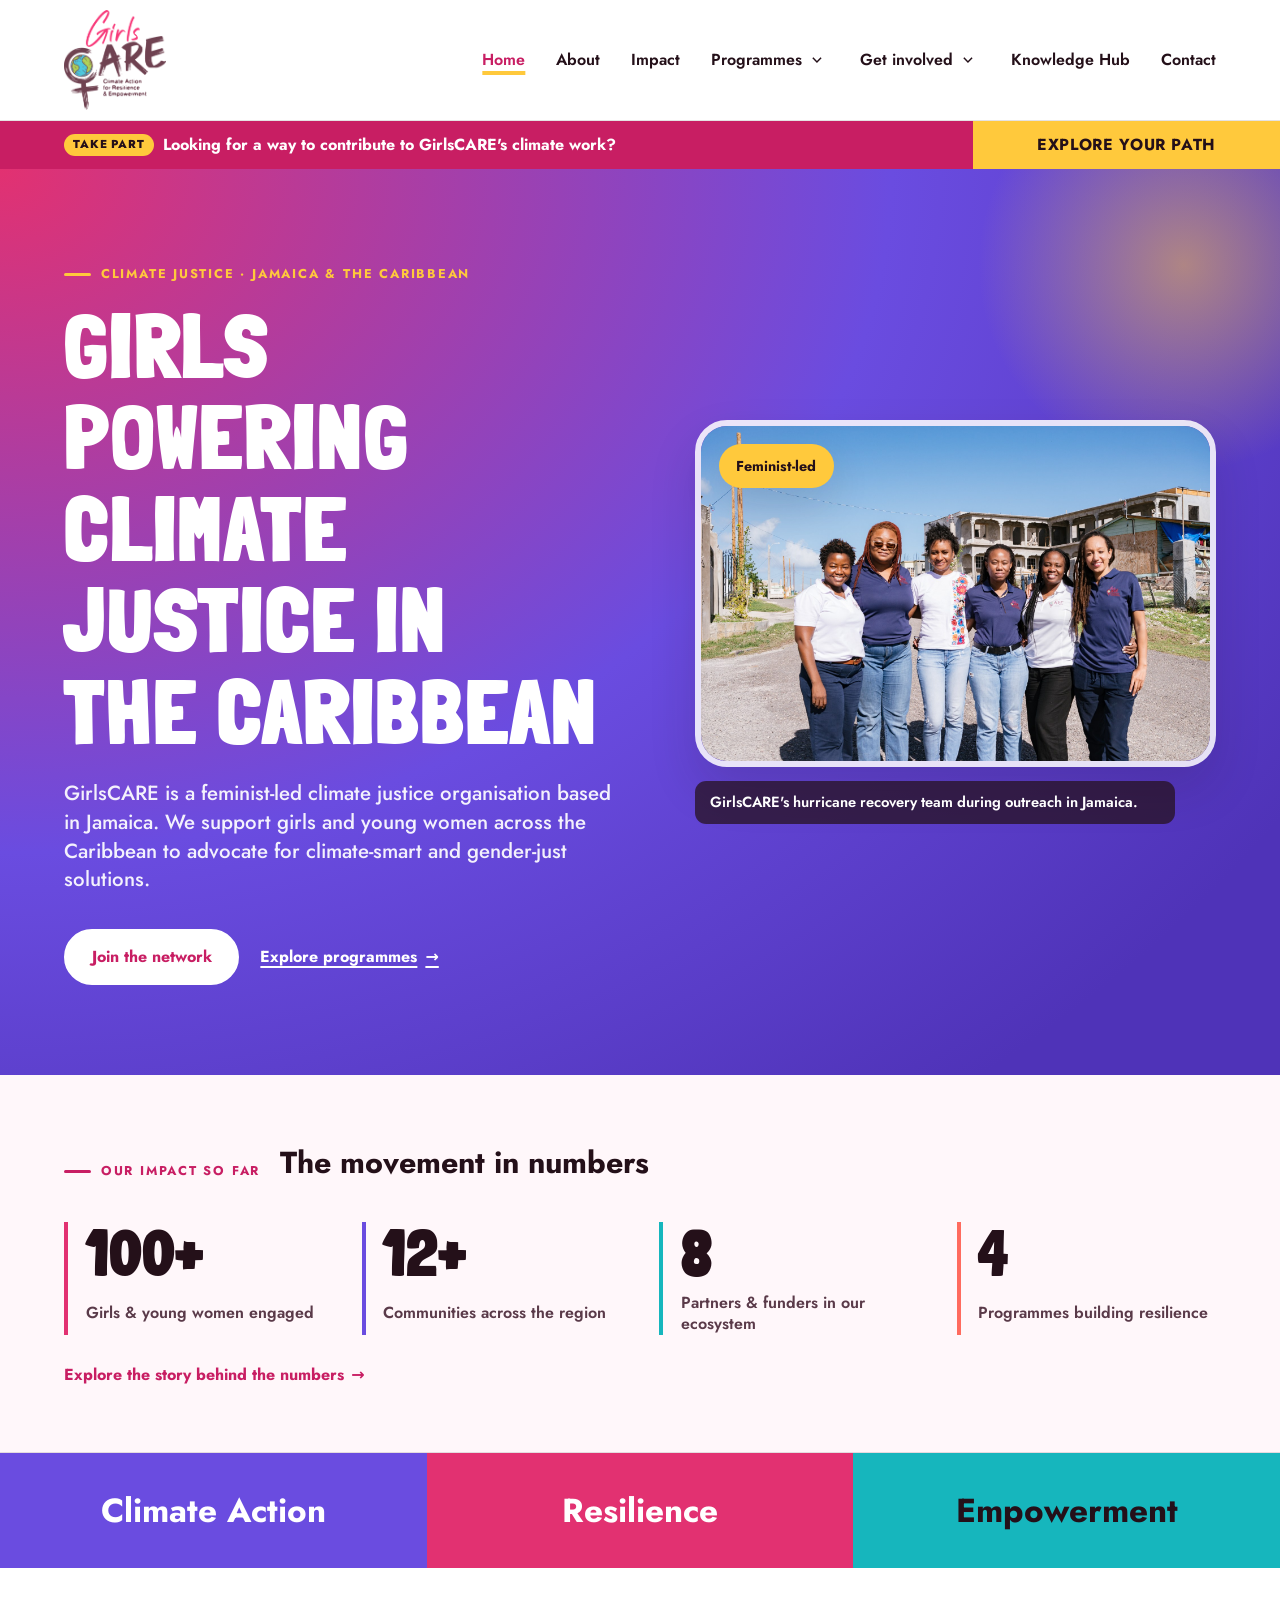
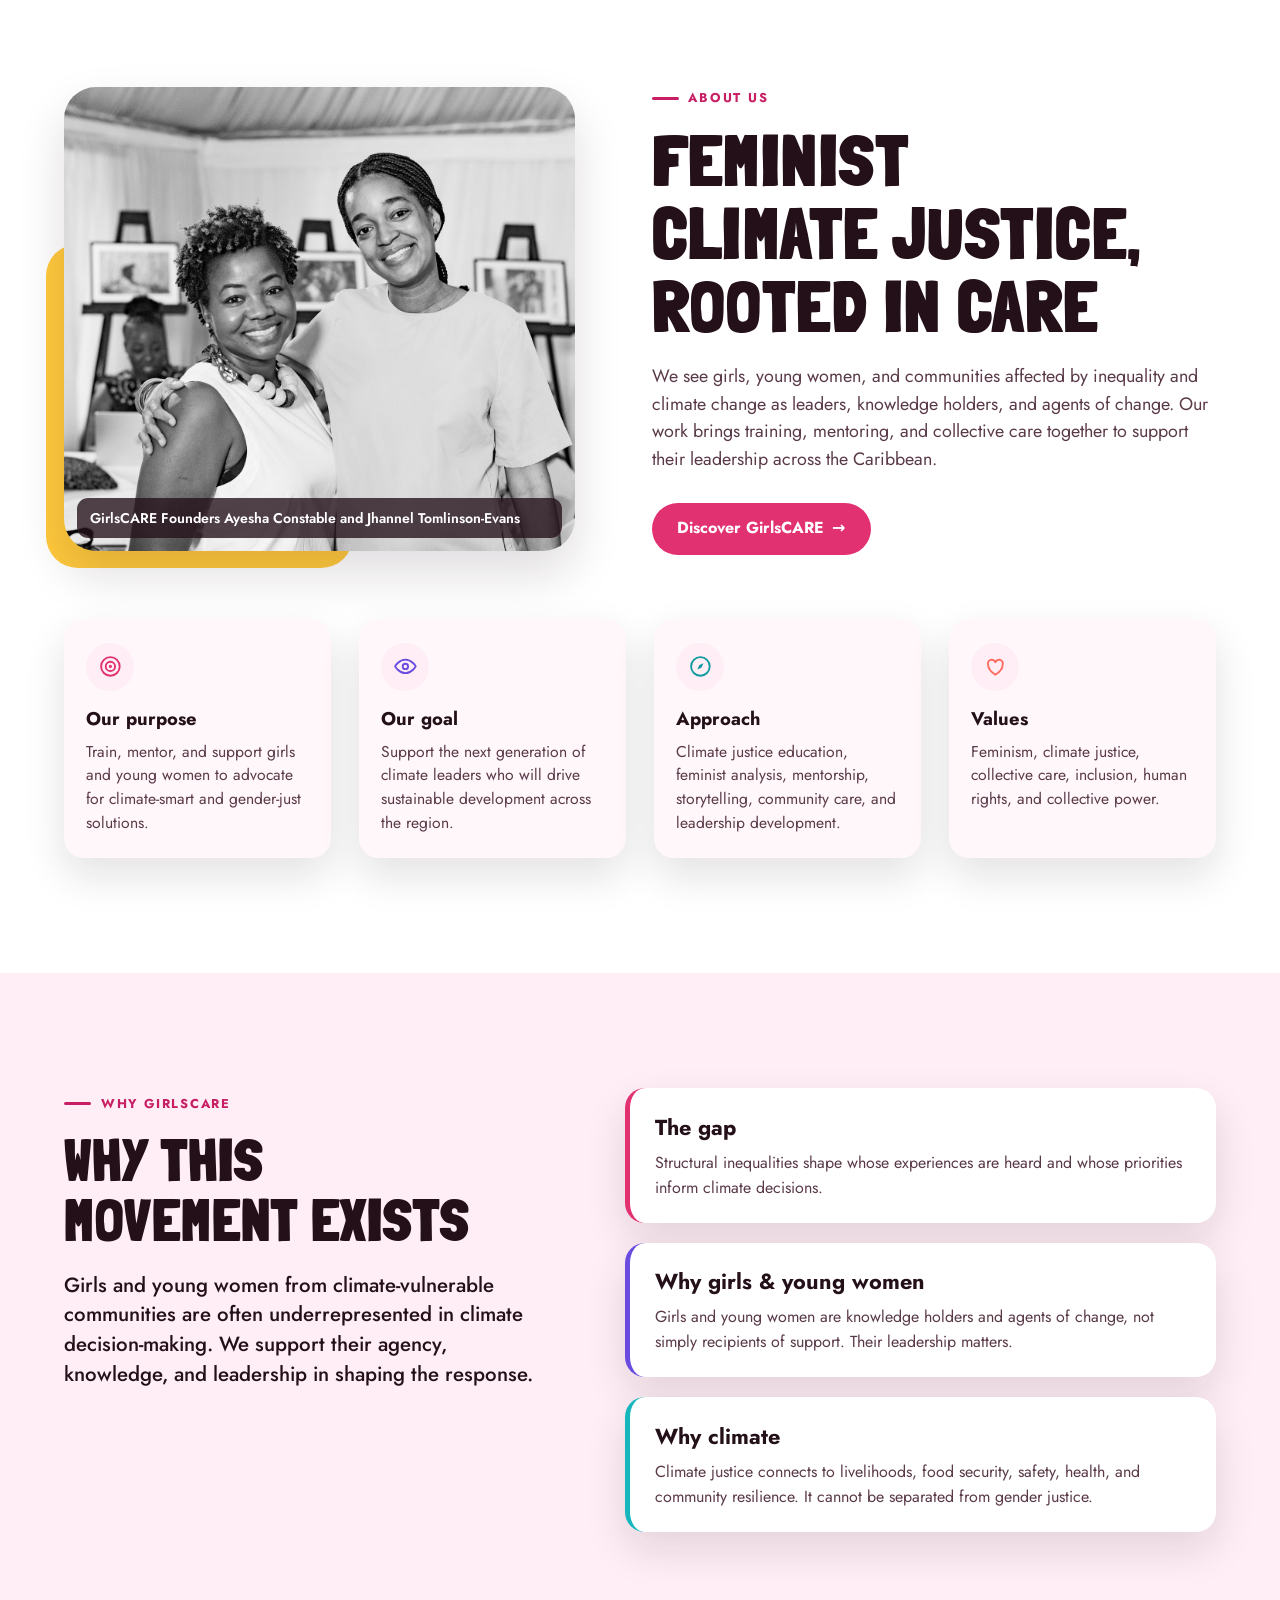
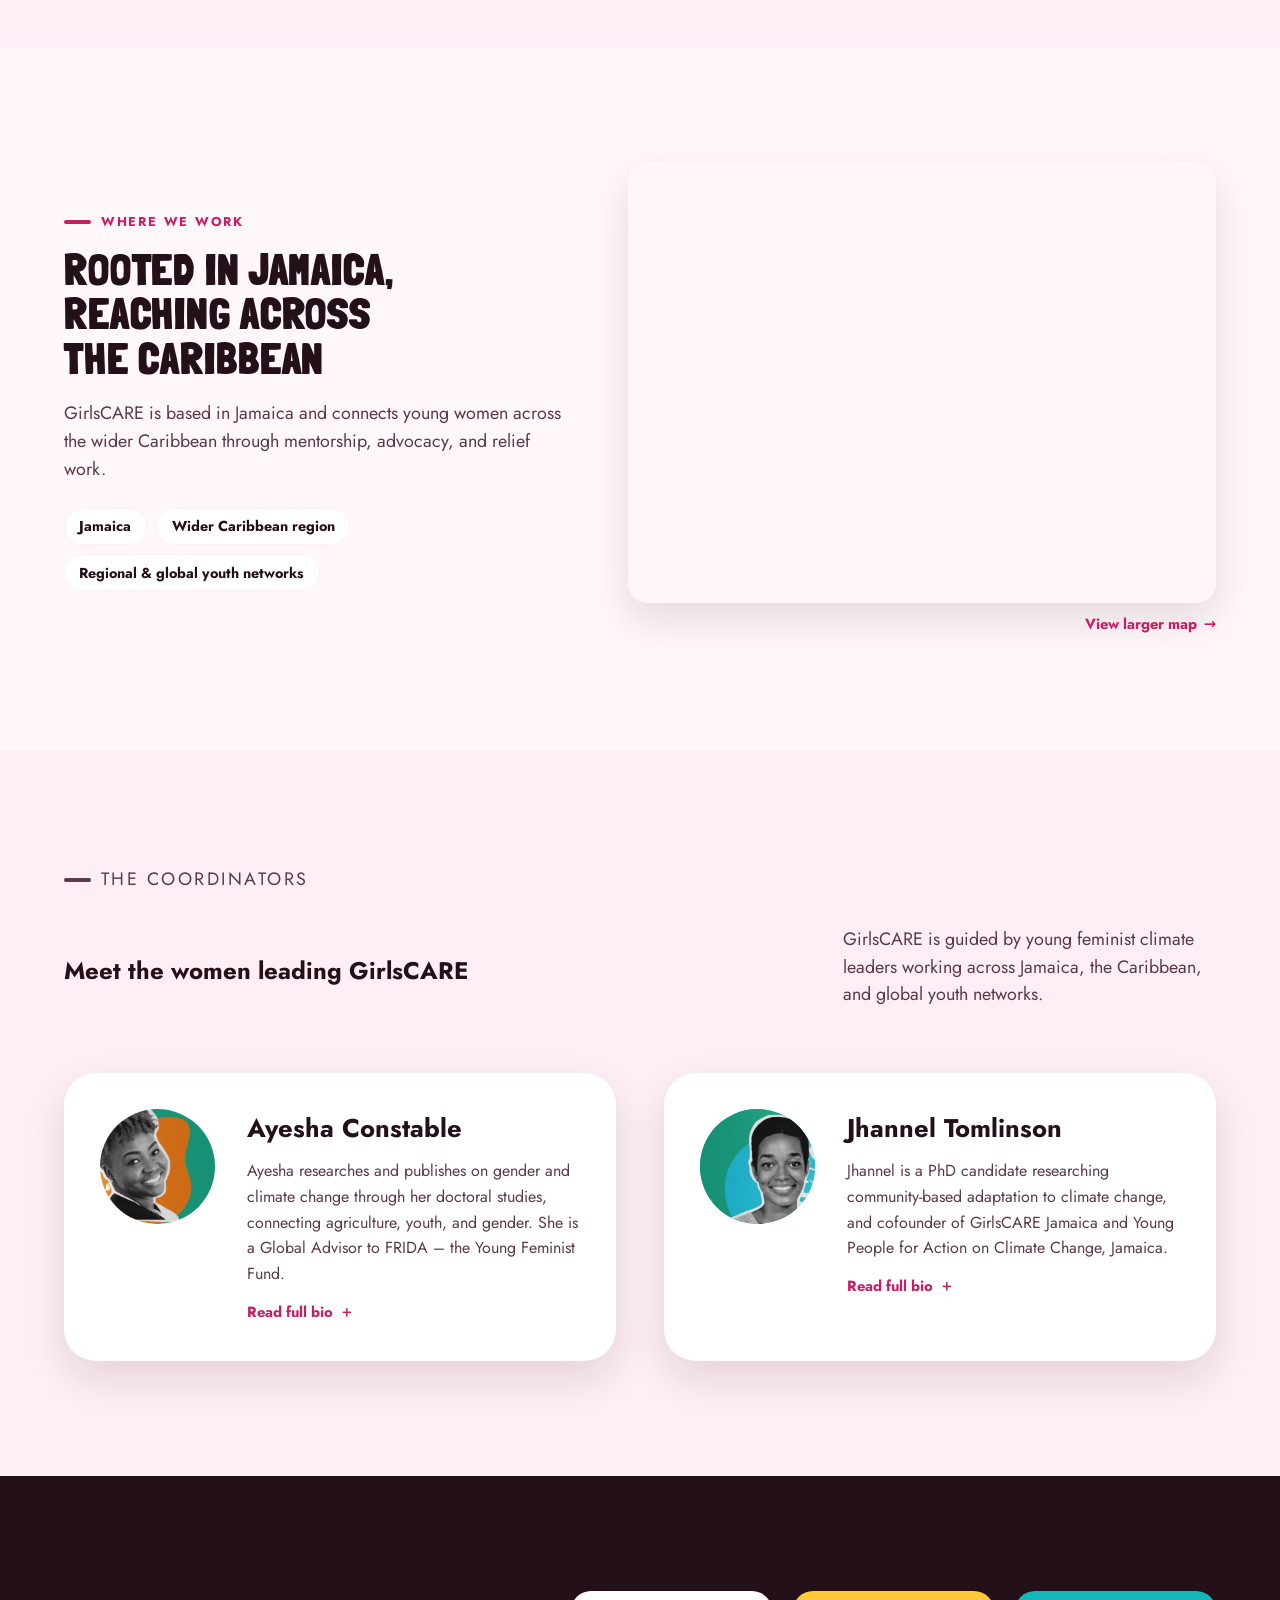
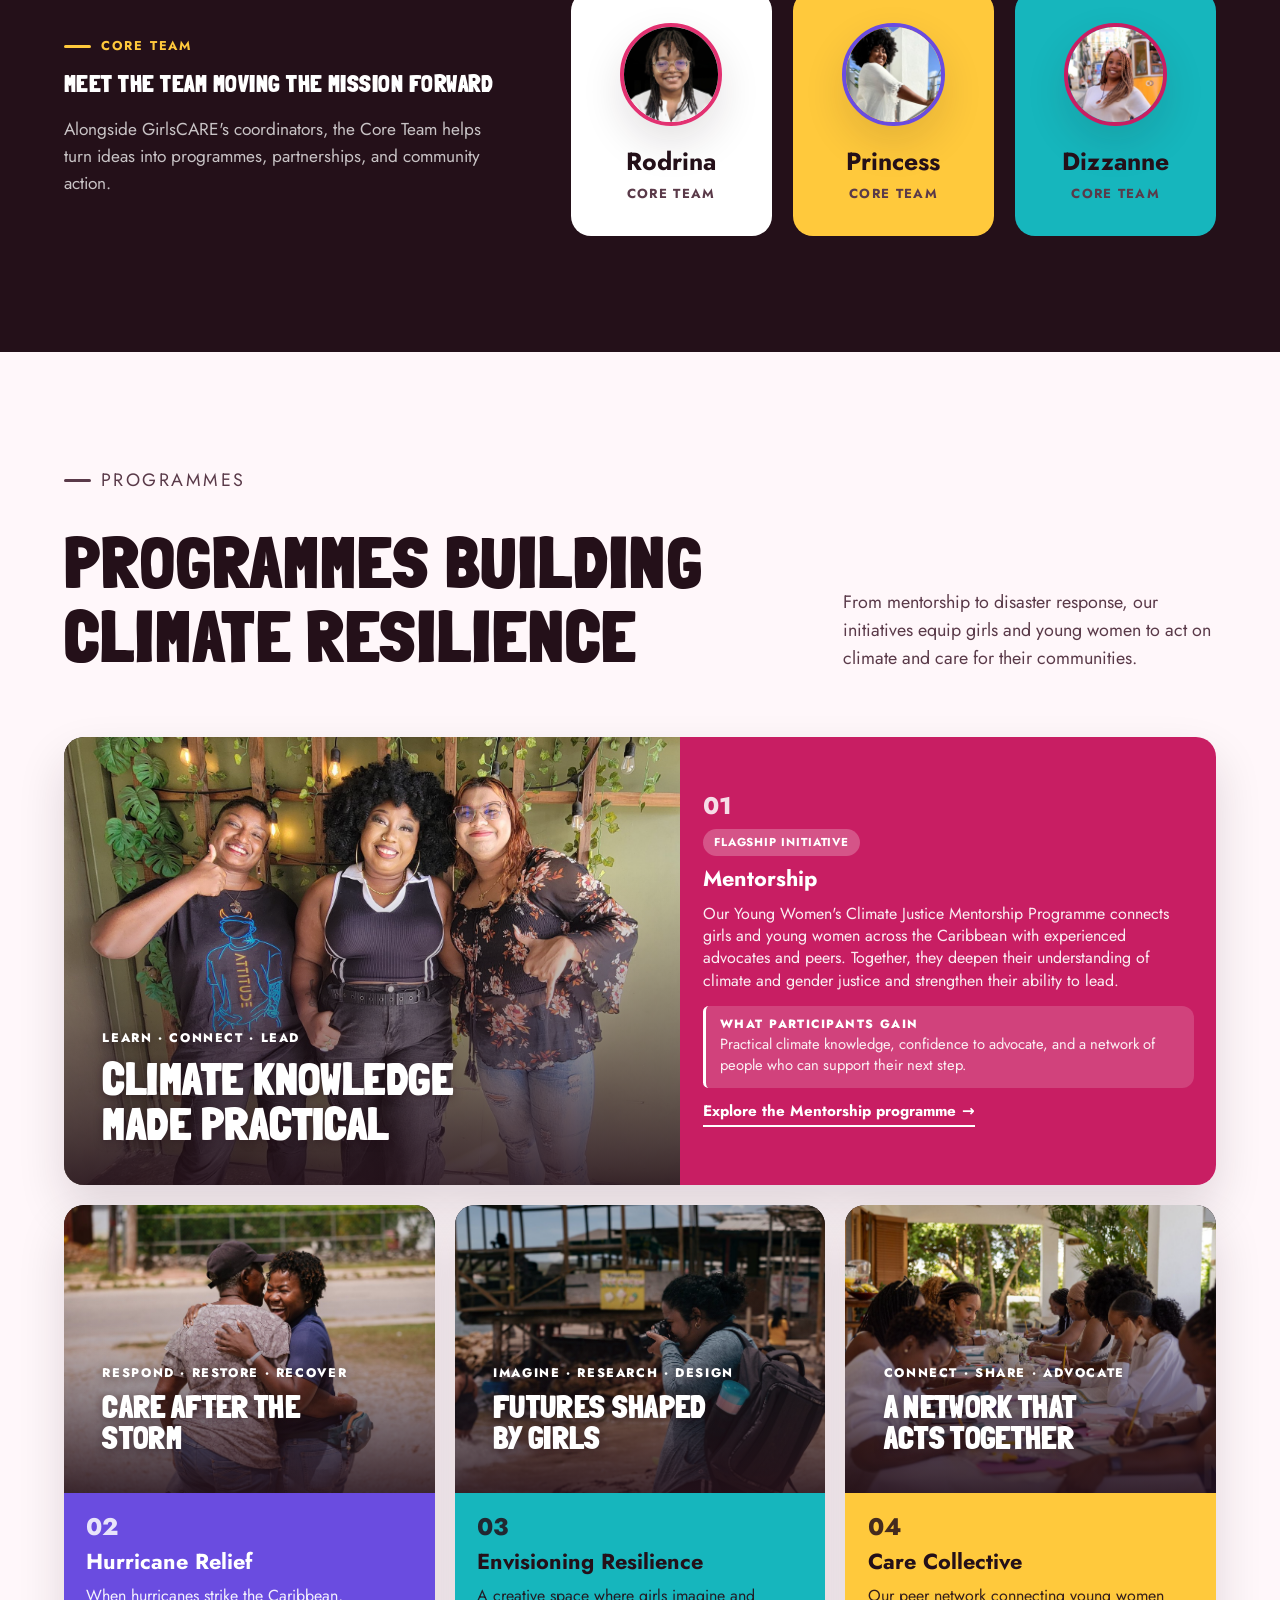
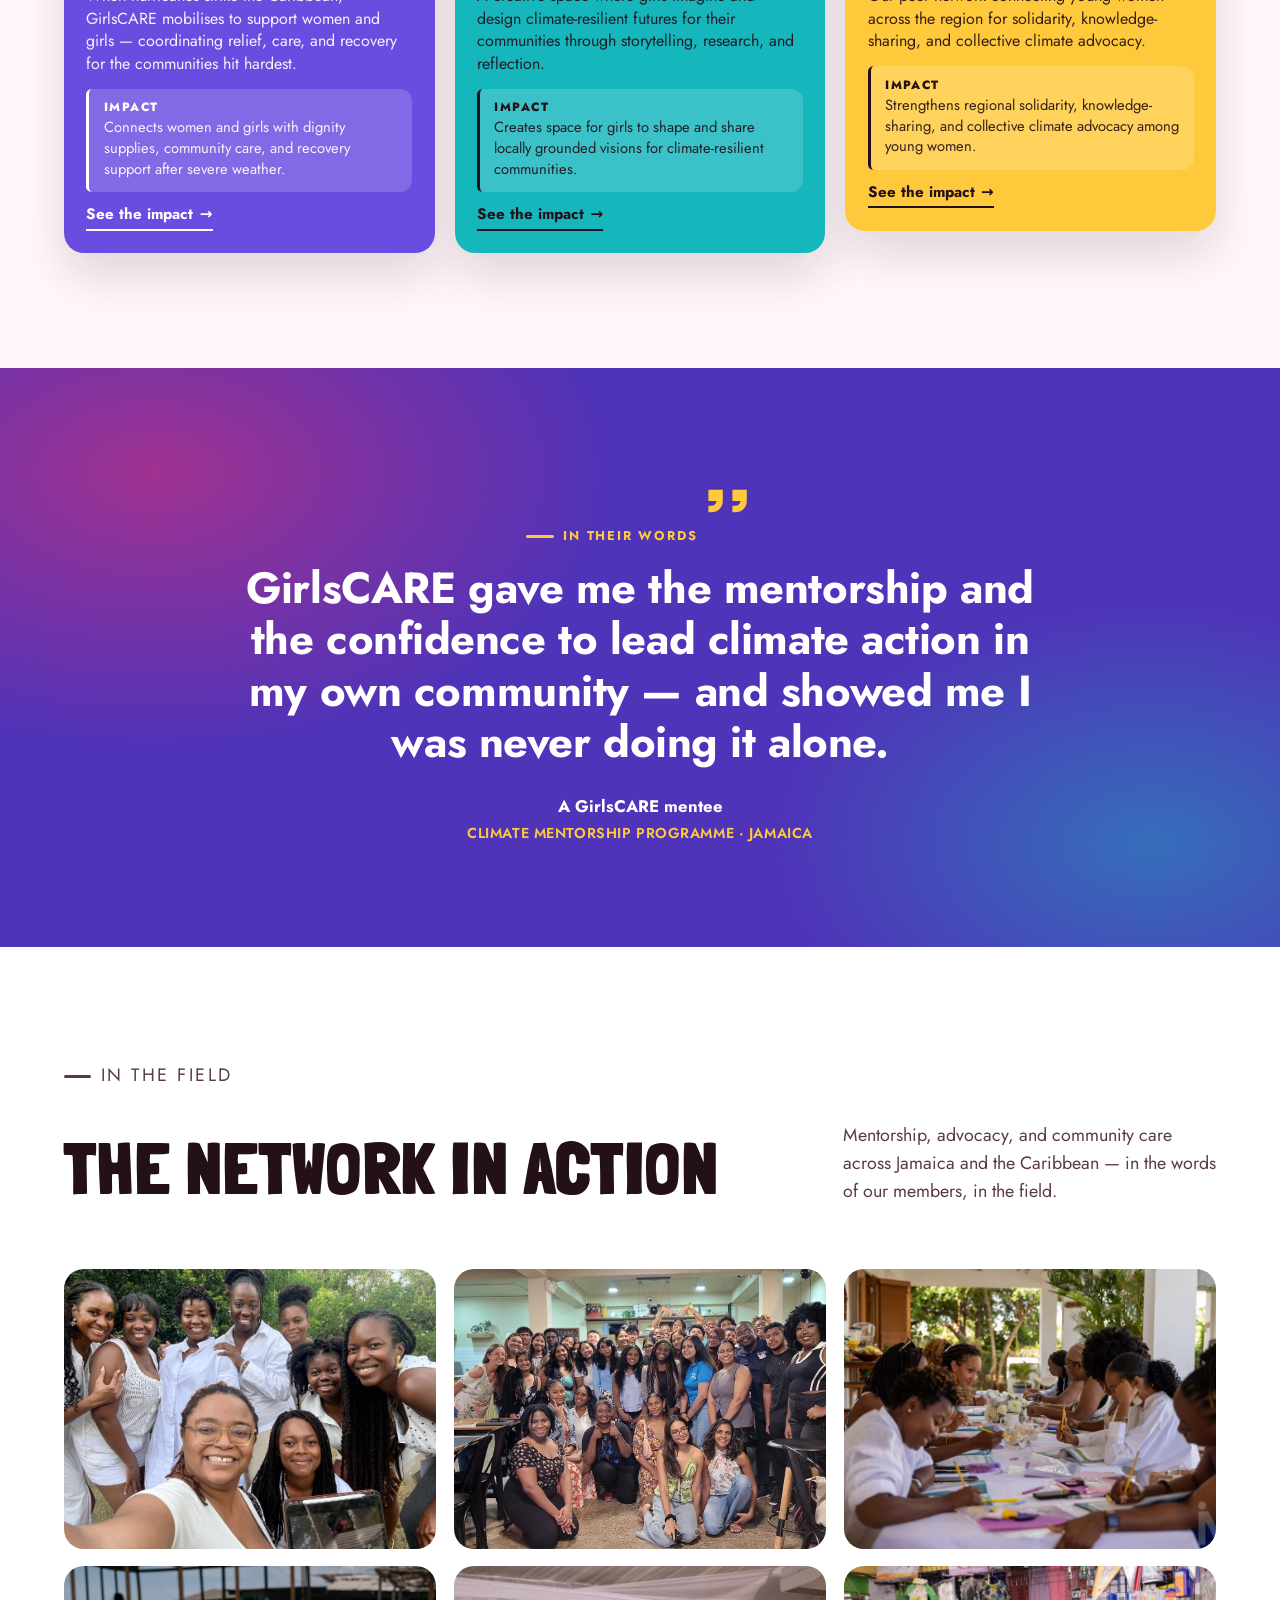
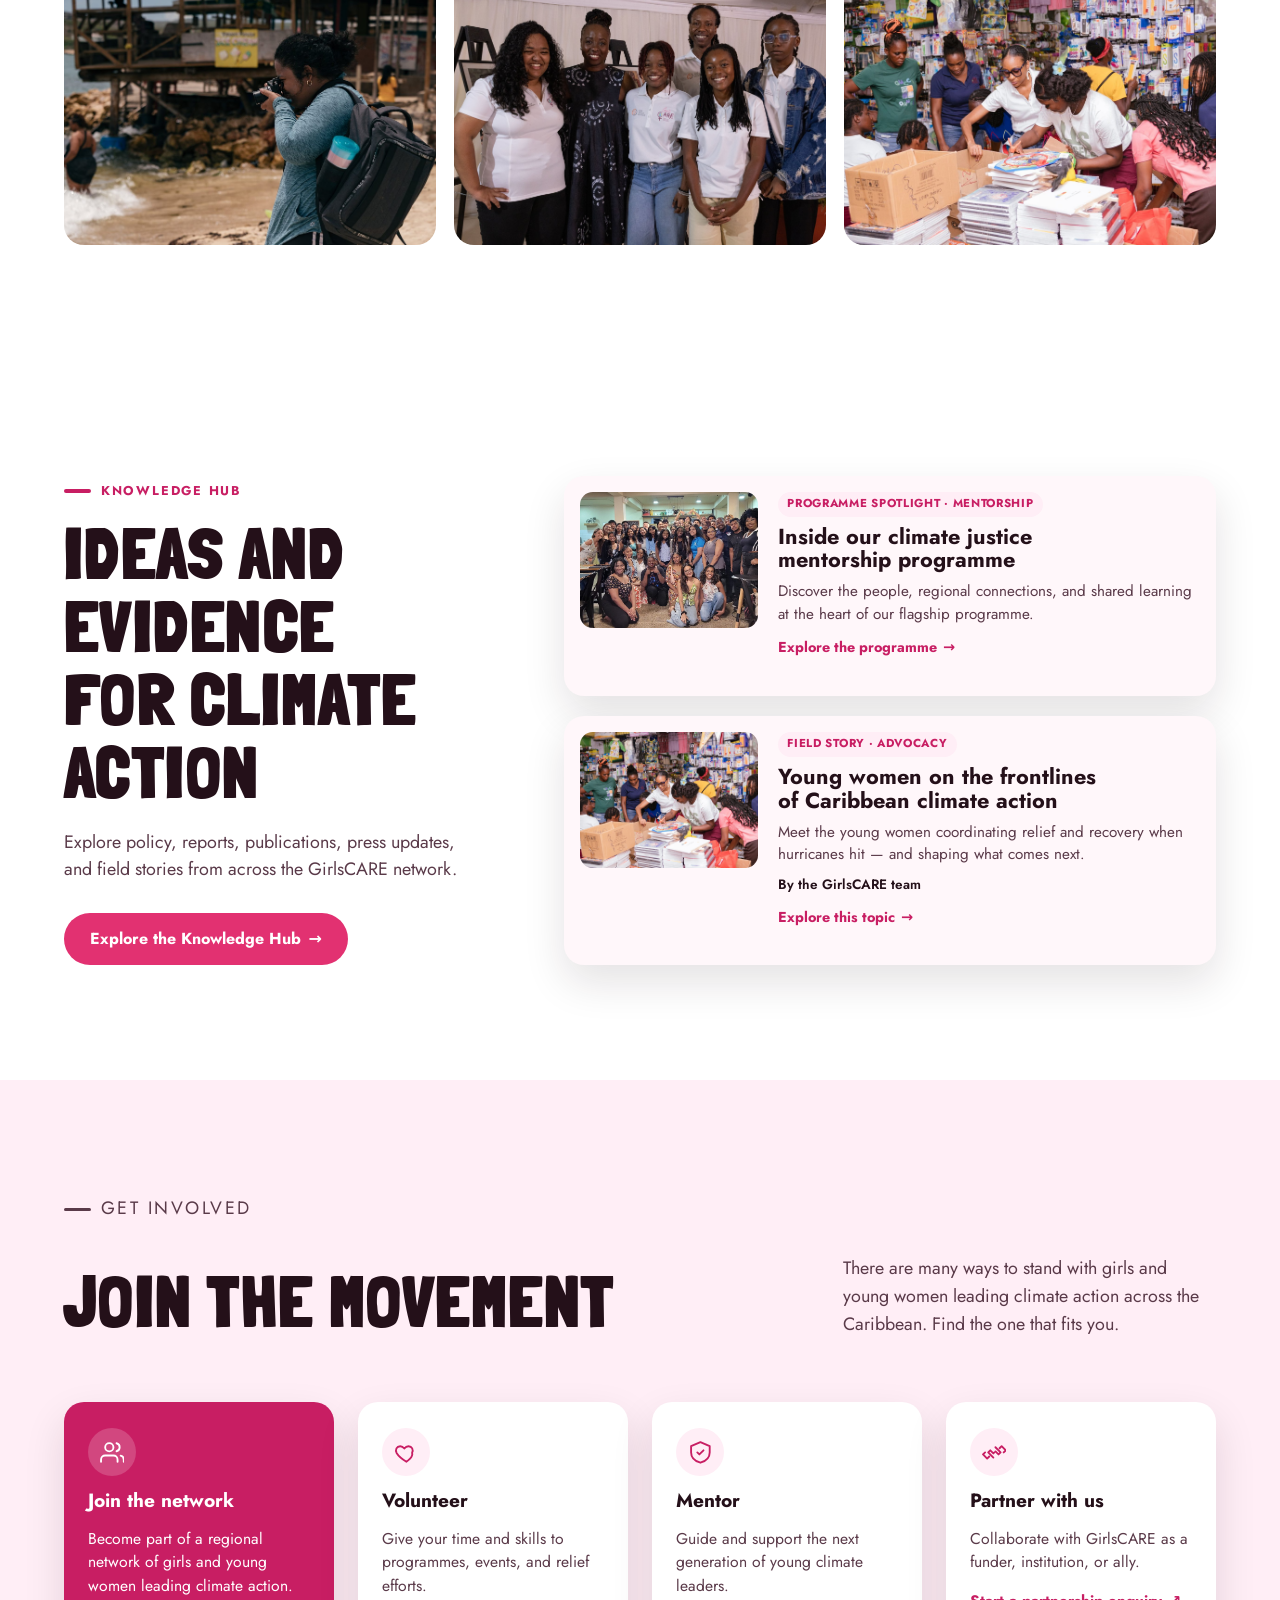
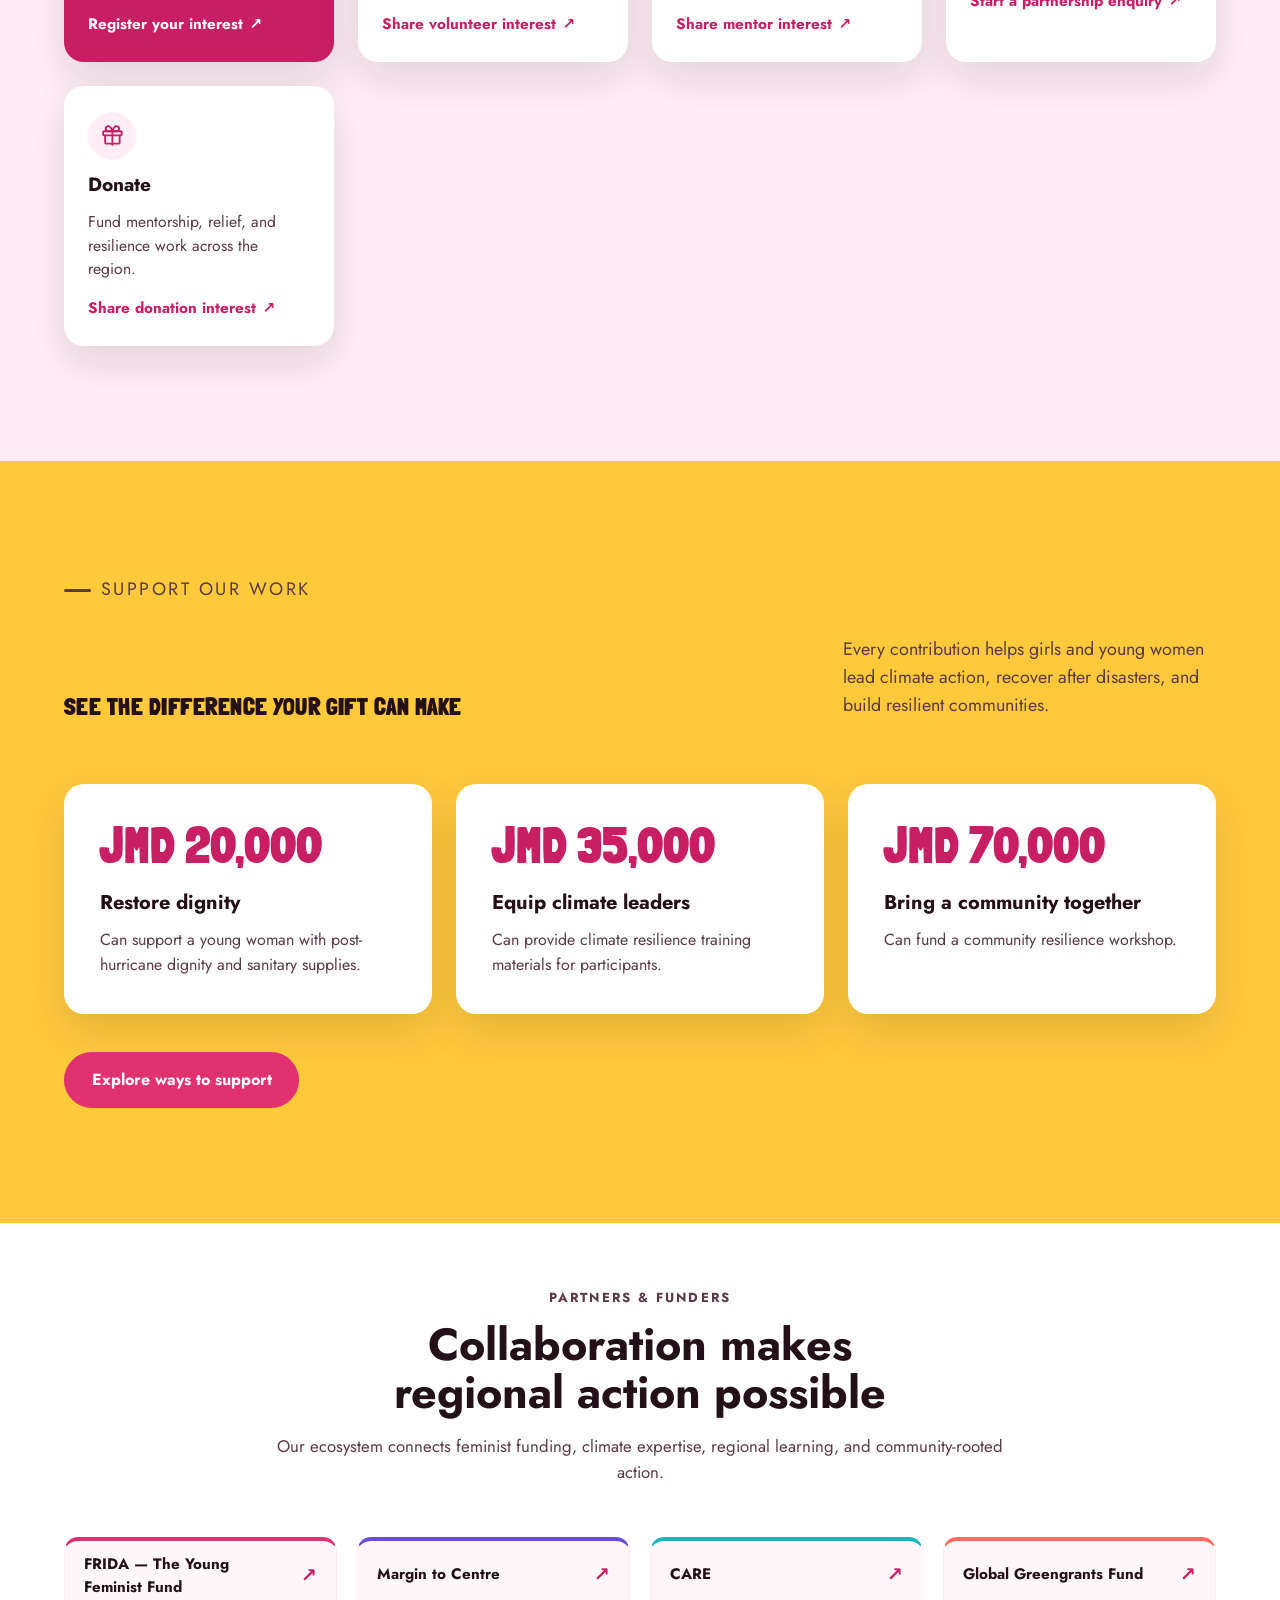
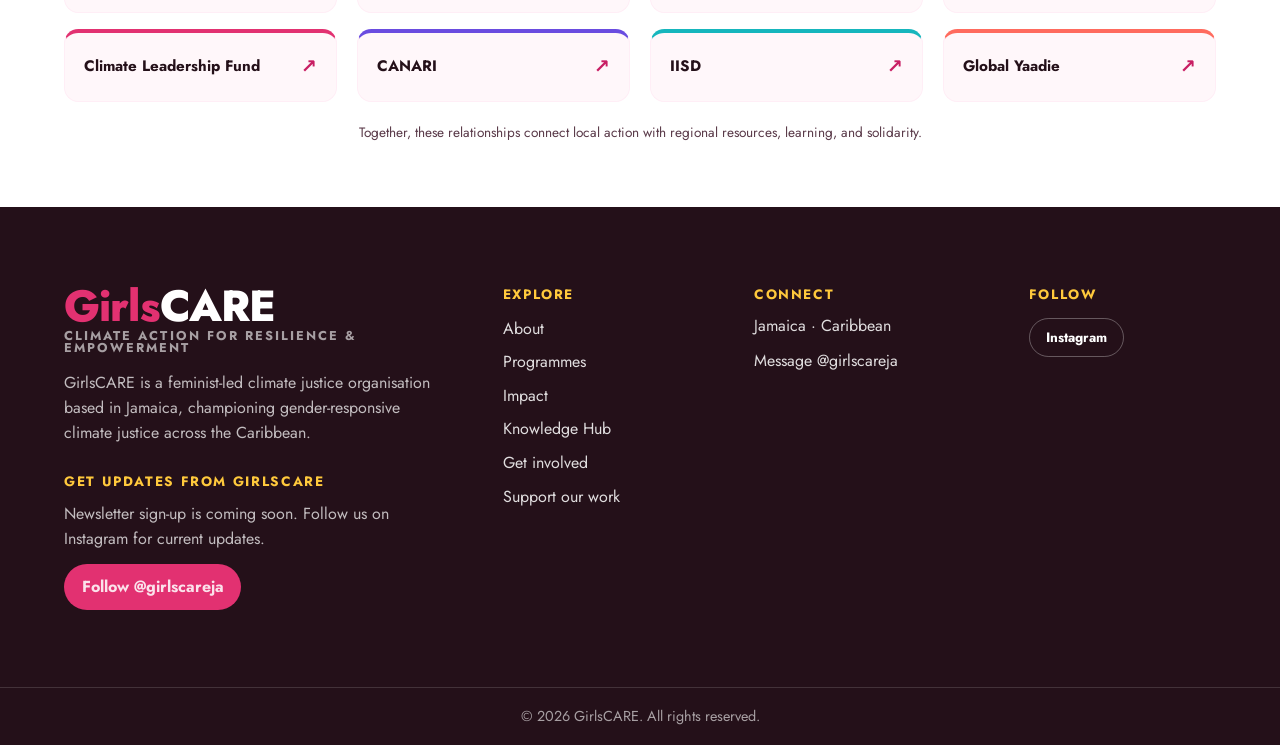
==== public/index.html @ f39cee35 "Add reviewed About page and organisational identity Introduce GirlsCARE's values, approach, team, an" ====
<!DOCTYPE html>
<html lang="en">
  <head>
    <meta charset="UTF-8" />
    <meta name="viewport" content="width=device-width, initial-scale=1.0" />
    <meta name="theme-color" content="#e23171" />
    <!--
      ============================================================
      CONTENT STATUS — please read
      Draft copy below is sourced from the GirlsCARE brochure
      (artofmarc.com/work/girlscare), the coordinators spread, and
      general public context. It is NOT final.
      • Every drafted value is wrapped/preceded by a comment tagged
        "DRAFT" (sourced) or "DRAFT-UNVERIFIED" (best-guess), and
        keeps the ORIGINAL [Insert ...] placeholder so you can find
        and swap verified copy quickly (search the file for "DRAFT").
      • Do not treat numbers, dates, contact details, or blog posts
        as confirmed until verified with Rodrina.
      ============================================================
    -->
    <meta
      name="description"
      content="GirlsCARE is a feminist-led climate justice organisation based in Jamaica, supporting girls and young women to advocate for climate-smart and gender-just solutions across the Caribbean."
    />
    <!-- DRAFT (sourced): page title | original: GirlsCARE | [Insert Page Title Here] -->
    <title>GirlsCARE | Girls Climate Action for Resilience &amp; Empowerment</title>
    <link rel="canonical" href="https://girlscarejamaica.web.app/" />
    <meta property="og:type" content="website" />
    <meta property="og:site_name" content="GirlsCARE" />
    <meta property="og:locale" content="en_JM" />
    <meta property="og:title" content="GirlsCARE | Girls Climate Action for Resilience &amp; Empowerment" />
    <meta
      property="og:description"
      content="A feminist-led climate justice organisation rooted in Jamaica, connecting young women's leadership, collective power, and care across the Caribbean."
    />
    <meta property="og:url" content="https://girlscarejamaica.web.app/" />
    <meta property="og:image" content="https://girlscarejamaica.web.app/assets/girlscare-social-preview-v4.jpg" />
    <meta property="og:image:type" content="image/jpeg" />
    <meta property="og:image:width" content="1200" />
    <meta property="og:image:height" content="630" />
    <meta
      property="og:image:alt"
      content="GirlsCARE's hurricane recovery team in Jamaica beside the words Girls powering climate justice in the Caribbean."
    />
    <meta name="twitter:card" content="summary_large_image" />
    <meta name="twitter:title" content="GirlsCARE | Girls Climate Action for Resilience &amp; Empowerment" />
    <meta
      name="twitter:description"
      content="A feminist-led climate justice organisation supporting girls and young women across Jamaica and the Caribbean."
    />
    <meta name="twitter:image" content="https://girlscarejamaica.web.app/assets/girlscare-social-preview-v4.jpg" />
    <meta
      name="twitter:image:alt"
      content="GirlsCARE members together in Jamaica beside the words Girls powering climate justice in the Caribbean."
    />
    <link rel="preconnect" href="https://fonts.googleapis.com" />
    <link rel="preconnect" href="https://fonts.gstatic.com" crossorigin />
    <link
      href="https://fonts.googleapis.com/css2?family=Jost:wght@400;500;600;700;800&display=swap"
      rel="stylesheet"
    />
    <link
      rel="preload"
      href="assets/fonts/londrina-solid-black.ttf"
      as="font"
      type="font/ttf"
      crossorigin
    />
    <link rel="stylesheet" href="styles.css?v=24" />
  </head>
  <body>
    <a class="skip-link" href="#main-content">Skip to main content</a>

    <header class="site-header">
      <nav class="site-nav" aria-label="Main navigation">
        <a class="brand" href="index.html#home" aria-label="GirlsCARE home">
          <img
            class="brand__logo"
            src="assets/girlscare-logo.png"
            width="890"
            height="864"
            alt=""
          />
        </a>

        <button class="nav-toggle" type="button" aria-expanded="false" aria-controls="primary-navigation">
          <span class="visually-hidden">Open main menu</span>
          <span class="nav-toggle__icon" aria-hidden="true">
            <span></span><span></span><span></span>
          </span>
        </button>

        <ul class="nav-links" id="primary-navigation">
          <li><a href="index.html#home" data-nav-section="home" aria-current="page">Home</a></li>
          <li><a href="about.html">About</a></li>
          <li><a href="impact.html">Impact</a></li>
          <li class="nav-item--submenu">
            <div class="nav-menu__trigger">
              <a href="index.html#programs" data-nav-section="programs">Programmes</a>
              <button class="nav-submenu__toggle" type="button" aria-expanded="false" aria-controls="programmes-menu">
                <span class="visually-hidden">Open Programmes menu</span>
                <svg viewBox="0 0 12 8" aria-hidden="true"><path d="m1 1 5 5 5-5" /></svg>
              </button>
            </div>
            <ul class="nav-submenu" id="programmes-menu">
              <li><a href="programmes/mentorship.html">Mentorship</a></li>
              <li><a href="impact.html#hurricane-relief">Hurricane Relief</a></li>
              <li><a href="impact.html#envisioning-resilience">Envisioning Resilience</a></li>
              <li><a href="impact.html#care-collective">Care Collective</a></li>
            </ul>
          </li>
          <li class="nav-item--submenu">
            <div class="nav-menu__trigger">
              <a href="get-involved.html" data-nav-section="get-involved">Get involved</a>
              <button class="nav-submenu__toggle" type="button" aria-expanded="false" aria-controls="get-involved-menu">
                <span class="visually-hidden">Open Get involved menu</span>
                <svg viewBox="0 0 12 8" aria-hidden="true"><path d="m1 1 5 5 5-5" /></svg>
              </button>
            </div>
            <ul class="nav-submenu" id="get-involved-menu">
              <li><a href="https://docs.google.com/forms/d/e/1FAIpQLScraNWmuQMC6il4NeHuAYXT2PRvUqz7Q9j7wKIEpDqf3PZQfA/viewform">Join the network</a></li>
              <li><a href="https://docs.google.com/forms/d/e/1FAIpQLSezU7TI1pS-k6oiZPTG26qxL0sajj1wxA977CvD9-OuC6iKEg/viewform">Volunteer</a></li>
              <li><a href="https://docs.google.com/forms/d/e/1FAIpQLScQRDfPvmgyP-jShfHMybzMpI65CCprJ_MaRGulmcUY34Woag/viewform">Become a mentor</a></li>
              <li><a href="https://docs.google.com/forms/d/e/1FAIpQLSfNfFzfvlyiVRSW0UylEYHddq_5QWrKPRzvq8jcNLLOYhumZw/viewform">Partner with us</a></li>
              <li><a href="https://docs.google.com/forms/d/e/1FAIpQLSe1JGZ5mu-cEQTZbSoc4touis5jyDea2JuNcZCdhQTHNCMh_Q/viewform">Donate</a></li>
            </ul>
          </li>
          <li><a href="knowledge-hub.html">Knowledge Hub</a></li>
          <li><a href="#contact" data-nav-section="contact">Contact</a></li>
        </ul>
      </nav>
    </header>

    <main id="main-content">
      <!-- DRAFT-UNVERIFIED: announcement — replace with a current, timely message
           (campaign, event, or application window).
           original message: [Insert Timely Announcement Or Campaign Message Here]
           original link text: [Insert Announcement Link Text Here] -->
      <section class="notice" aria-label="Announcement">
        <p>
          <span class="notice__tag">Take part</span>
          Looking for a way to contribute to GirlsCARE's climate work?
        </p>
        <a href="get-involved.html">Explore your path</a>
      </section>

      <section class="hero" id="home" aria-labelledby="hero-title">
        <div class="hero__copy">
          <!-- DRAFT (sourced): region/theme | original: [Insert Region Or Community Theme Here] -->
          <p class="section-kicker">Climate Justice · Jamaica &amp; the Caribbean</p>
          <!-- DRAFT-UNVERIFIED: hero headline | original: [Insert Bold GirlsCARE Hero Headline Here] -->
          <h1 id="hero-title">Girls powering climate justice in the Caribbean</h1>
          <p>
            GirlsCARE is a feminist-led climate justice organisation based in
            Jamaica. We support girls and young women across the Caribbean
            to advocate for climate-smart and gender-just solutions.
          </p>
          <div class="hero__actions">
            <!-- Single primary call to action — the one thing we most want a visitor to do. -->
            <a class="button button--primary" href="https://docs.google.com/forms/d/e/1FAIpQLScraNWmuQMC6il4NeHuAYXT2PRvUqz7Q9j7wKIEpDqf3PZQfA/viewform">Join the network</a>
            <!-- DRAFT: secondary CTA, intentionally quieter | original: [Insert Secondary CTA Here] -->
            <a class="button button--secondary" href="#programs">
              Explore programmes
            </a>
          </div>
        </div>

        <figure class="hero__visual hero__visual--landscape">
          <img
            src="assets/homepage-hurricane-recovery-team.jpg"
            alt="Six members of GirlsCARE's hurricane recovery team standing together in Jamaica"
          />
          <figcaption>GirlsCARE's hurricane recovery team during outreach in Jamaica.</figcaption>
          <span class="hero__badge">Feminist-led</span>
        </figure>
      </section>

      <!-- Impact stats surfaced high on the page for immediate credibility. -->
      <section class="impact-band" id="impact" aria-labelledby="impact-title">
        <div class="section-shell">
          <div class="impact-band__head">
            <p class="section-kicker">Our impact so far</p>
            <h2 id="impact-title">The movement in numbers</h2>
          </div>
          <dl class="impact-band__grid">
            <div>
              <!-- DRAFT-UNVERIFIED: example figure — replace with a verified number -->
              <dt>100+</dt>
              <dd>Girls &amp; young women engaged</dd>
            </div>
            <div>
              <!-- DRAFT-UNVERIFIED: example figure — replace with a verified number -->
              <dt>12+</dt>
              <dd>Communities across the region</dd>
            </div>
            <div>
              <!-- DRAFT (stakeholder supplied): count reflects the organisations named in the August 2026 feedback. -->
              <dt>8</dt>
              <dd>Partners &amp; funders in our ecosystem</dd>
            </div>
            <div>
              <!-- Verifiable from the programmes below; update if programmes change -->
              <dt>4</dt>
              <dd>Programmes building resilience</dd>
            </div>
          </dl>
          <a class="impact-band__link" href="impact.html">
            Explore the story behind the numbers <span aria-hidden="true">→</span>
          </a>
        </div>
      </section>

      <!-- DRAFT (sourced from acronym: Climate Action for Resilience & Empowerment)
           values | original: [Insert Value 01] / [Insert Value 02] / [Insert Value 03] -->
      <section
        class="care-strip"
        aria-label="Our values"
      >
        <div class="care-strip__item">
          <span>Climate Action</span>
        </div>
        <div class="care-strip__item">
          <span>Resilience</span>
        </div>
        <div class="care-strip__item">
          <span>Empowerment</span>
        </div>
      </section>

      <section class="about" id="about" aria-labelledby="about-title">
        <div class="section-shell">
          <div class="about__grid">
            <figure class="about__image">
              <img
                src="assets/homepage-founders-ayesha-jhannel.jpg"
                alt="GirlsCARE founders Ayesha Constable and Jhannel Tomlinson-Evans smiling together"
              />
              <figcaption>GirlsCARE Founders Ayesha Constable and Jhannel Tomlinson-Evans</figcaption>
            </figure>

            <div class="about__content">
              <p class="section-kicker">About Us</p>
              <h2 id="about-title">Feminist climate justice, rooted in care</h2>
              <p>
                We see girls, young women, and communities affected by inequality
                and climate change as leaders, knowledge holders, and agents of
                change. Our work brings training, mentoring, and collective care
                together to support their leadership across the Caribbean.
              </p>
              <a class="text-link" href="about.html">Discover GirlsCARE</a>
            </div>
          </div>

          <ul class="about__pillars">
            <li class="about__pillar">
              <span class="about__pillar-icon" aria-hidden="true">
                <svg viewBox="0 0 24 24" fill="none" stroke="currentColor" stroke-width="1.8" stroke-linecap="round" stroke-linejoin="round"><circle cx="12" cy="12" r="9"/><circle cx="12" cy="12" r="4.5"/><circle cx="12" cy="12" r="0.6" fill="currentColor"/></svg>
              </span>
              <h3>Our purpose</h3>
              <p>Train, mentor, and support girls and young women to advocate for climate-smart and gender-just solutions.</p>
            </li>
            <li class="about__pillar">
              <span class="about__pillar-icon" aria-hidden="true">
                <svg viewBox="0 0 24 24" fill="none" stroke="currentColor" stroke-width="1.8" stroke-linecap="round" stroke-linejoin="round"><path d="M2 12s3.6-6.5 10-6.5S22 12 22 12s-3.6 6.5-10 6.5S2 12 2 12Z"/><circle cx="12" cy="12" r="2.6"/></svg>
              </span>
              <h3>Our goal</h3>
              <p>Support the next generation of climate leaders who will drive sustainable development across the region.</p>
            </li>
            <li class="about__pillar">
              <span class="about__pillar-icon" aria-hidden="true">
                <svg viewBox="0 0 24 24" fill="none" stroke="currentColor" stroke-width="1.8" stroke-linecap="round" stroke-linejoin="round"><circle cx="12" cy="12" r="9"/><path d="m15 9-4 1.6L9 15l4-1.6L15 9Z" fill="currentColor" stroke="none"/></svg>
              </span>
              <h3>Approach</h3>
              <p>Climate justice education, feminist analysis, mentorship, storytelling, community care, and leadership development.</p>
            </li>
            <li class="about__pillar">
              <span class="about__pillar-icon" aria-hidden="true">
                <svg viewBox="0 0 24 24" fill="none" stroke="currentColor" stroke-width="1.8" stroke-linecap="round" stroke-linejoin="round"><path d="M12 20s-7-4.4-7-9.4A3.6 3.6 0 0 1 12 8a3.6 3.6 0 0 1 7 2.6c0 5-7 9.4-7 9.4Z"/></svg>
              </span>
              <h3>Values</h3>
              <p>Feminism, climate justice, collective care, inclusion, human rights, and collective power.</p>
            </li>
          </ul>
        </div>
      </section>

      <!-- Story section — answers "why does GirlsCARE exist?" for first-time visitors. -->
      <section class="why" id="why" aria-labelledby="why-title">
        <div class="section-shell why__grid">
          <div class="why__lead">
            <p class="section-kicker">Why GirlsCARE</p>
            <h2 id="why-title">Why this movement exists</h2>
            <p>
              Girls and young women from climate-vulnerable communities are
              often underrepresented in climate decision-making. We support
              their agency, knowledge, and leadership in shaping the response.
            </p>
          </div>
          <ul class="why__reasons">
            <li>
              <h3>The gap</h3>
              <p>
                Structural inequalities shape whose experiences are heard
                and whose priorities inform climate decisions.
              </p>
            </li>
            <li>
              <h3>Why girls &amp; young women</h3>
              <p>
                Girls and young women are knowledge holders and agents of change,
                not simply recipients of support. Their leadership matters.
              </p>
            </li>
            <li>
              <h3>Why climate</h3>
              <p>
                Climate justice connects to livelihoods, food security, safety,
                health, and community resilience. It cannot be separated
                from gender justice.
              </p>
            </li>
          </ul>
        </div>
      </section>

      <!-- Regional reach — free OpenStreetMap embed (no API key). DRAFT: swap the
           bounding box / marker and the location list for verified coverage. -->
      <section class="reach" id="reach" aria-labelledby="reach-title">
        <div class="section-shell reach__grid">
          <div class="reach__intro">
            <p class="section-kicker">Where we work</p>
            <!-- DRAFT-UNVERIFIED: reach headline -->
            <h2 id="reach-title">Rooted in Jamaica, reaching across the Caribbean</h2>
            <!-- DRAFT-UNVERIFIED: reach intro -->
            <p>
              GirlsCARE is based in Jamaica and connects young women across the
              wider Caribbean through mentorship, advocacy, and relief work.
            </p>
            <!-- DRAFT-UNVERIFIED: confirm the real list of communities / countries reached -->
            <ul class="reach__list">
              <li>Jamaica</li>
              <li>Wider Caribbean region</li>
              <li>Regional &amp; global youth networks</li>
            </ul>
          </div>
          <div class="reach__map">
            <iframe
              title="Map of the Caribbean region where GirlsCARE works"
              src="https://www.openstreetmap.org/export/embed.html?bbox=-85.0%2C9.0%2C-59.0%2C24.0&amp;layer=mapnik&amp;marker=18.11%2C-77.28"
              loading="lazy"
              referrerpolicy="no-referrer-when-downgrade"
            ></iframe>
            <!-- DRAFT: link opens the same view on OpenStreetMap -->
            <a
              class="reach__map-link"
              href="https://www.openstreetmap.org/?mlat=18.11&amp;mlon=-77.28#map=6/17.5/-72.0"
              target="_blank"
              rel="noopener"
            >View larger map <span aria-hidden="true">→</span></a>
          </div>
        </div>
      </section>
      <section
        class="coordinators"
        id="coordinators"
        aria-labelledby="coordinators-title"
      >
        <div class="section-shell">
          <div class="section-heading">
            <p class="section-kicker">The Coordinators</p>
            <!-- DRAFT-UNVERIFIED: section headline | suggested -->
            <h2 id="coordinators-title">Meet the women leading GirlsCARE</h2>
            <!-- DRAFT-UNVERIFIED: section intro -->
            <p>
              GirlsCARE is guided by young feminist climate leaders working across
              Jamaica, the Caribbean, and global youth networks.
            </p>
          </div>

          <div class="coordinators-grid">
            <article class="coordinator-card">
              <!-- DRAFT image (sourced: GirlsCARE brochure via artofmarc.com/work/girlscare — official labeled B&W headshot). Swap for a verified color portrait once provided. -->
              <div class="coordinator-card__photo">
                <img
                  src="assets/coordinator-ayesha.jpg"
                  alt="Portrait of Ayesha Constable, GirlsCARE coordinator"
                />
              </div>
              <div class="coordinator-card__body">
                <h3>Ayesha Constable</h3>
                <!-- DRAFT (sourced: brochure) — verify wording -->
                <p>
                  Ayesha researches and publishes on gender and climate change
                  through her doctoral studies, connecting agriculture, youth,
                  and gender. She is a Global Advisor to FRIDA – the Young
                  Feminist Fund.
                </p>
                <!-- Full CV moved into a no-JS accordion so the card stays skimmable. -->
                <details class="coordinator-card__more">
                  <summary>Read full bio</summary>
                  <!-- DRAFT (sourced: brochure) — verify wording -->
                  <p>
                    She has served on several regional and global youth networks
                    — including the Caribbean Youth Environment Network and
                    Commonwealth Youth Climate Network — is former Caribbean
                    Coordinator for the Sustainable Development Solutions Youth
                    Network, and a regional representative for Global Power Shift
                    (350.org).
                  </p>
                </details>
              </div>
            </article>

            <article class="coordinator-card">
              <!-- Portrait supplied and approved by Jhannel Tomlinson. -->
              <div class="coordinator-card__photo">
                <img
                  src="assets/coordinator-jhannel.jpg"
                  alt="Portrait of Jhannel Tomlinson, GirlsCARE coordinator"
                />
              </div>
              <div class="coordinator-card__body">
                <h3>Jhannel Tomlinson</h3>
                <!-- DRAFT (sourced: brochure) — verify wording -->
                <p>
                  Jhannel is a PhD candidate researching community-based
                  adaptation to climate change, and cofounder of GirlsCARE
                  Jamaica and Young People for Action on Climate Change, Jamaica.
                </p>
                <!-- Full CV moved into a no-JS accordion so the card stays skimmable. -->
                <details class="coordinator-card__more">
                  <summary>Read full bio</summary>
                  <!-- DRAFT (sourced: brochure) — verify wording -->
                  <p>
                    She is Caribbean Advisor for the NextGen Climate Board,
                    Sustainability Lead for the JAWiC Board, and the Prime
                    Minister's Youth Awardee for Environmental Protection (2019).
                    She has been named one of "50 Next" youth advancing the
                    future of food and has represented Jamaica as a youth climate
                    champion in Paris, Poland, and Spain.
                  </p>
                </details>
              </div>
            </article>
          </div>
        </div>
      </section>

      <!-- DRAFT (stakeholder supplied): add confirmed surnames, roles, and biographies when approved.
           Advisory Team profiles remain out of scope until an approved roster is supplied. -->
      <section class="core-team" id="core-team" aria-labelledby="core-team-title">
        <div class="section-shell core-team__layout">
          <div class="core-team__intro">
            <p class="section-kicker">Core Team</p>
            <h2 id="core-team-title">Meet the team moving the mission forward</h2>
            <p>
              Alongside GirlsCARE's coordinators, the Core Team helps turn ideas
              into programmes, partnerships, and community action.
            </p>
          </div>
          <ul class="core-team__list">
            <li class="core-team__member">
              <img
                class="core-team__portrait"
                src="assets/core-team-rodrina.jpg"
                width="800"
                height="800"
                alt=""
                loading="lazy"
              />
              <div>
                <h3>Rodrina</h3>
                <p>Core Team</p>
              </div>
            </li>
            <li class="core-team__member">
              <img
                class="core-team__portrait"
                src="assets/core-team-princess.jpg"
                width="800"
                height="800"
                alt=""
                loading="lazy"
              />
              <div>
                <h3>Princess</h3>
                <p>Core Team</p>
              </div>
            </li>
            <li class="core-team__member">
              <img
                class="core-team__portrait"
                src="assets/core-team-dizzanne.jpg"
                width="800"
                height="800"
                alt=""
                loading="lazy"
              />
              <div>
                <h3>Dizzanne</h3>
                <p>Core Team</p>
              </div>
            </li>
          </ul>
        </div>
      </section>

      <section class="programs" id="programs" aria-labelledby="programs-title">
        <div class="section-shell">
          <div class="section-heading">
            <p class="section-kicker">Programmes</p>
            <!-- DRAFT-UNVERIFIED: programs headline -->
            <h2 id="programs-title">
              Programmes building climate resilience
            </h2>
            <!-- DRAFT-UNVERIFIED: programs intro -->
            <p>
              From mentorship to disaster response, our initiatives equip girls
              and young women to act on climate and care for their communities.
            </p>
          </div>

          <div class="programs-grid">
            <article class="program-card program-card--feature">
              <figure class="program-card__visual program-photo program-photo--mentorship program-photo--homepage-mentorship">
                <img
                  src="assets/homepage-mentorship-participants.jpg"
                  alt="Three GirlsCARE mentorship participants smiling together"
                  loading="lazy"
                />
                <figcaption>
                  <span>Learn · Connect · Lead</span>
                  <strong>Climate knowledge made practical</strong>
                </figcaption>
              </figure>
              <div class="program-card__body">
                <span class="program-card__number">01</span>
                <p class="program-card__label">Flagship Initiative</p>
                <h3>Mentorship</h3>
                <p>
                  Our Young Women's Climate Justice Mentorship Programme connects
                  girls and young women across the Caribbean with experienced
                  advocates and peers. Together, they deepen their understanding
                  of climate and gender justice and strengthen their ability to lead.
                </p>
                <div class="program-card__impact">
                  <span>What participants gain</span>
                  <p>Practical climate knowledge, confidence to advocate, and a network of people who can support their next step.</p>
                </div>
                <a class="program-card__more" href="programmes/mentorship.html">Explore the Mentorship programme <span aria-hidden="true">→</span></a>
              </div>
            </article>

            <article class="program-card">
              <figure class="program-card__visual program-photo program-photo--relief">
                <img
                  src="assets/hurricane-relief-outreach.jpg"
                  alt="A GirlsCARE outreach team member embracing a woman during hurricane recovery support"
                  loading="lazy"
                />
                <figcaption>
                  <span>Respond · Restore · Recover</span>
                  <strong>Care after the storm</strong>
                </figcaption>
              </figure>
              <div class="program-card__body">
                <span class="program-card__number">02</span>
                <h3>Hurricane Relief</h3>
                <!-- DRAFT-UNVERIFIED: no source copy yet — confirm program details | original: [Insert Hurricane Relief Program Description Here] -->
                <p>
                  When hurricanes strike the Caribbean, GirlsCARE mobilises to
                  support women and girls — coordinating relief, care, and
                  recovery for the communities hit hardest.
                </p>
                <div class="program-card__impact">
                  <span>Impact</span>
                  <p>Connects women and girls with dignity supplies, community care, and recovery support after severe weather.</p>
                </div>
                <a class="program-card__more" href="impact.html#hurricane-relief">See the impact <span aria-hidden="true">→</span></a>
              </div>
            </article>

            <article class="program-card">
              <figure class="program-card__visual program-photo program-photo--resilience">
                <img
                  src="assets/envisioning-resilience-camera-work.jpg"
                  alt="A young photographer documenting a Caribbean coastal community for Envisioning Resilience"
                  loading="lazy"
                />
                <figcaption>
                  <span>Imagine · Research · Design</span>
                  <strong>Futures shaped by girls</strong>
                </figcaption>
              </figure>
              <div class="program-card__body">
                <span class="program-card__number">03</span>
                <h3>Envisioning Resilience</h3>
                <!-- DRAFT-UNVERIFIED: no source copy yet — confirm program details | original: [Insert Envisioning Resilience Program Description Here] -->
                <p>
                  A creative space where girls imagine and design climate-resilient
                  futures for their communities through storytelling, research, and
                  reflection.
                </p>
                <div class="program-card__impact">
                  <span>Impact</span>
                  <p>Creates space for girls to shape and share locally grounded visions for climate-resilient communities.</p>
                </div>
                <a class="program-card__more" href="impact.html#envisioning-resilience">See the impact <span aria-hidden="true">→</span></a>
              </div>
            </article>

            <article class="program-card">
              <figure class="program-card__visual program-photo program-photo--collective">
                <img
                  src="assets/care-collective-retreat.jpg"
                  alt="Care Collective members working together around a long table at a visioning retreat"
                  loading="lazy"
                />
                <figcaption>
                  <span>Connect · Share · Advocate</span>
                  <strong>A network that acts together</strong>
                </figcaption>
              </figure>
              <div class="program-card__body">
                <span class="program-card__number">04</span>
                <h3>Care Collective</h3>
                <!-- DRAFT-UNVERIFIED: no source copy yet — confirm program details | original: [Insert Care Collective Program Description Here] -->
                <p>
                  Our peer network connecting young women across the region for
                  solidarity, knowledge-sharing, and collective climate advocacy.
                </p>
                <div class="program-card__impact">
                  <span>Impact</span>
                  <p>Strengthens regional solidarity, knowledge-sharing, and collective climate advocacy among young women.</p>
                </div>
                <a class="program-card__more" href="impact.html#care-collective">See the impact <span aria-hidden="true">→</span></a>
              </div>
            </article>
          </div>
        </div>
      </section>

      <section
        class="community-note"
        aria-label="Participant testimonial"
      >
        <div class="section-shell">
          <figure class="testimonial">
            <!-- DRAFT-UNVERIFIED: voice label | original: [Insert Community Voice Label Here] -->
            <p class="section-kicker">In their words</p>
            <svg class="testimonial__mark" viewBox="0 0 32 32" aria-hidden="true" fill="currentColor"><path d="M13 8v7a7 7 0 0 1-7 7H4v-4h2a3 3 0 0 0 3-3H4V8h9Zm15 0v7a7 7 0 0 1-7 7h-2v-4h2a3 3 0 0 0 3-3h-5V8h9Z"/></svg>
            <blockquote>
              <!-- DRAFT-UNVERIFIED: replace with a real quote from a mentee/coordinator | original: [Insert Community Quote Or Impact Statement Here] -->
              <p>
                GirlsCARE gave me the mentorship and the confidence to lead
                climate action in my own community — and showed me I was never
                doing it alone.
              </p>
            </blockquote>
            <figcaption class="testimonial__cite">
              <!-- DRAFT-UNVERIFIED: attribution — swap for a real mentee/coordinator name, role &amp; place -->
              <span class="testimonial__name">A GirlsCARE mentee</span>
              <span class="testimonial__role">Climate mentorship programme · Jamaica</span>
            </figcaption>
          </figure>
        </div>
      </section>

      <!-- Photos selected from the programme-labelled GirlsCARE image library. -->
      <section class="gallery" aria-labelledby="gallery-title">
        <div class="section-shell">
          <div class="section-heading">
            <p class="section-kicker">In the field</p>
            <!-- DRAFT-UNVERIFIED: gallery headline -->
            <h2 id="gallery-title">The network in action</h2>
            <!-- DRAFT-UNVERIFIED: gallery intro -->
            <p>
              Mentorship, advocacy, and community care across Jamaica and the
              Caribbean — in the words of our members, in the field.
            </p>
          </div>
          <ul class="gallery__grid">
            <li>
              <figure class="gallery__item photo-story" tabindex="0">
                <img
                  src="assets/about-care-collective.jpg"
                  width="1800"
                  height="1350"
                  alt="Care Collective members at their Q2 2026 quarterly session"
                  loading="lazy"
                />
                <figcaption>
                  <strong>Care Collective</strong>
                  <span>Quarterly Session, Q2 2026</span>
                </figcaption>
              </figure>
            </li>
            <li>
              <figure class="gallery__item photo-story" tabindex="0">
                <img
                  src="assets/mentorship-network.jpg"
                  width="1800"
                  height="810"
                  alt="Attendees gathered at the 2026 Climate Mixer in Trinidad and Tobago"
                  loading="lazy"
                />
                <figcaption>
                  <strong>Climate Mixer</strong>
                  <span>Trinidad &amp; Tobago, 2026</span>
                </figcaption>
              </figure>
            </li>
            <li>
              <figure class="gallery__item photo-story" tabindex="0">
                <img
                  src="assets/care-collective-retreat.jpg"
                  width="1800"
                  height="1201"
                  alt="Participants collaborating at the Feminist Collective Care and 2026 Visioning Retreat in Treasure Beach"
                  loading="lazy"
                />
                <figcaption>
                  <strong>Feminist Collective Care &amp; 2026 Visioning Retreat</strong>
                  <span>Treasure Beach, St Elizabeth</span>
                </figcaption>
              </figure>
            </li>
            <li>
              <figure class="gallery__item photo-story" tabindex="0">
                <img
                  src="assets/envisioning-resilience-camera-work.jpg"
                  width="1800"
                  height="1202"
                  alt="A participant taking photographs during the Envisioning Resilience initiative at Hellshire Beach"
                  loading="lazy"
                />
                <figcaption>
                  <strong>Envisioning Resilience</strong>
                  <span>
                    Visual Storytelling Initiative<br />
                    Hellshire Beach 2025
                  </span>
                </figcaption>
              </figure>
            </li>
            <li>
              <figure class="gallery__item photo-story" tabindex="0">
                <img
                  src="assets/knowledge-hub-girlscare-group.jpg"
                  width="1800"
                  height="1201"
                  alt="Participants gathered for the 2025 Envisioning Resilience policy dialogue"
                  loading="lazy"
                />
                <figcaption>
                  <strong>Envisioning Resilience</strong>
                  <span>
                    Visual Storytelling Initiative<br />
                    Policy Dialogue 2025
                  </span>
                </figcaption>
              </figure>
            </li>
            <li>
              <figure class="gallery__item photo-story" tabindex="0">
                <img
                  src="assets/hurricane-relief-back-to-school.jpg"
                  width="1800"
                  height="1200"
                  alt="GirlsCARE members organising school supplies for the 2026 Back to School Support Initiative"
                  loading="lazy"
                />
                <figcaption>
                  <strong>Lend a Girl a Hand</strong>
                  <span>GirlsCARE&rsquo;s Back to School Support Initiative, 2026</span>
                </figcaption>
              </figure>
            </li>
          </ul>
        </div>
      </section>

      <section class="journal" id="blog" aria-labelledby="blog-title">
        <div class="section-shell journal__grid">
          <div class="journal__intro">
            <p class="section-kicker">Knowledge Hub</p>
            <h2 id="blog-title">Ideas and evidence for climate action</h2>
            <p>
              Explore policy, reports, publications, press updates, and field
              stories from across the GirlsCARE network.
            </p>
            <a class="text-link" href="knowledge-hub.html">Explore the Knowledge Hub</a>
          </div>

          <div class="journal-list" aria-label="Latest posts">
            <article class="journal-card">
              <img
                src="assets/mentorship-network.jpg"
                alt="GirlsCARE mentorship participants and supporters gathered together"
              />
              <div>
                <p class="journal-card__meta">
                  <span class="journal-card__category">Programme spotlight · Mentorship</span>
                </p>
                <h3>Inside our climate justice mentorship programme</h3>
                <p class="journal-card__excerpt">
                  Discover the people, regional connections, and shared learning
                  at the heart of our flagship programme.
                </p>
                <a class="journal-card__link" href="programmes/mentorship.html">Explore the programme <span aria-hidden="true">→</span></a>
              </div>
            </article>

            <article class="journal-card">
              <img
                src="assets/hurricane-relief-back-to-school.jpg"
                alt="GirlsCARE members organising school supplies during hurricane relief outreach"
              />
              <div>
                <p class="journal-card__meta">
                  <span class="journal-card__category">Field story · Advocacy</span>
                </p>
                <!-- original: [Insert Featured Blog Post Title Here] -->
                <h3>Young women on the frontlines of Caribbean climate action</h3>
                <!-- DRAFT-UNVERIFIED: excerpt -->
                <p class="journal-card__excerpt">
                  Meet the young women coordinating relief and recovery when
                  hurricanes hit — and shaping what comes next.
                </p>
                <!-- DRAFT-UNVERIFIED: author byline -->
                <p class="journal-card__author">By the GirlsCARE team</p>
                <a class="journal-card__link" href="knowledge-hub.html#stories">Explore this topic <span aria-hidden="true">→</span></a>
              </div>
            </article>
          </div>
        </div>
      </section>

      <!-- Conversion hub — the target of the hero + announcement primary CTAs. -->
      <section class="get-involved" id="get-involved" aria-labelledby="get-involved-title">
        <div class="section-shell">
          <div class="section-heading">
            <p class="section-kicker">Get Involved</p>
            <!-- DRAFT-UNVERIFIED: section headline -->
            <h2 id="get-involved-title">Join the movement</h2>
            <!-- DRAFT-UNVERIFIED: section intro -->
            <p>
              There are many ways to stand with girls and young women leading
              climate action across the Caribbean. Find the one that fits you.
            </p>
          </div>

          <ul class="get-involved__grid">
            <li class="get-involved__card get-involved__card--primary">
              <span class="get-involved__icon" aria-hidden="true">
                <svg viewBox="0 0 24 24" fill="none" stroke="currentColor" stroke-width="1.8" stroke-linecap="round" stroke-linejoin="round"><path d="M17 21v-2a4 4 0 0 0-4-4H5a4 4 0 0 0-4 4v2"/><circle cx="9" cy="7" r="4"/><path d="M23 21v-2a4 4 0 0 0-3-3.87"/><path d="M16 3.13a4 4 0 0 1 0 7.75"/></svg>
              </span>
              <h3>Join the network</h3>
              <!-- DRAFT-UNVERIFIED: blurb -->
              <p>Become part of a regional network of girls and young women leading climate action.</p>
              <a class="get-involved__link" href="https://docs.google.com/forms/d/e/1FAIpQLScraNWmuQMC6il4NeHuAYXT2PRvUqz7Q9j7wKIEpDqf3PZQfA/viewform">Register your interest <span aria-hidden="true">↗</span></a>
            </li>

            <li class="get-involved__card">
              <span class="get-involved__icon" aria-hidden="true">
                <svg viewBox="0 0 24 24" fill="none" stroke="currentColor" stroke-width="1.8" stroke-linecap="round" stroke-linejoin="round"><path d="M12 21s-7-4.35-9.5-8.5C1 9.5 2.5 6 6 6c2 0 3.2 1.2 4 2.3C10.8 7.2 12 6 14 6c3.5 0 5 3.5 3.5 6.5C19 16.65 12 21 12 21Z"/></svg>
              </span>
              <h3>Volunteer</h3>
              <!-- DRAFT-UNVERIFIED: blurb + link target -->
              <p>Give your time and skills to programmes, events, and relief efforts.</p>
              <a class="get-involved__link" href="https://docs.google.com/forms/d/e/1FAIpQLSezU7TI1pS-k6oiZPTG26qxL0sajj1wxA977CvD9-OuC6iKEg/viewform">Share volunteer interest <span aria-hidden="true">↗</span></a>
            </li>

            <li class="get-involved__card">
              <span class="get-involved__icon" aria-hidden="true">
                <svg viewBox="0 0 24 24" fill="none" stroke="currentColor" stroke-width="1.8" stroke-linecap="round" stroke-linejoin="round"><path d="M12 2 3 6v6c0 5 3.8 8.4 9 10 5.2-1.6 9-5 9-10V6l-9-4Z"/><path d="m9 12 2 2 4-4"/></svg>
              </span>
              <h3>Mentor</h3>
              <!-- DRAFT-UNVERIFIED: blurb + link target -->
              <p>Guide and support the next generation of young climate leaders.</p>
              <a class="get-involved__link" href="https://docs.google.com/forms/d/e/1FAIpQLScQRDfPvmgyP-jShfHMybzMpI65CCprJ_MaRGulmcUY34Woag/viewform">Share mentor interest <span aria-hidden="true">↗</span></a>
            </li>

            <li class="get-involved__card">
              <span class="get-involved__icon" aria-hidden="true">
                <svg viewBox="0 0 24 24" fill="none" stroke="currentColor" stroke-width="1.8" stroke-linecap="round" stroke-linejoin="round"><path d="m11 17-5-5 2-2 3 3 1-1"/><path d="m13 7 5 5-2 2-3-3"/><path d="M3 12 1 14l4 4 2-2"/><path d="M21 12l2-2-4-4-2 2"/></svg>
              </span>
              <h3>Partner with us</h3>
              <!-- DRAFT-UNVERIFIED: blurb + link target -->
              <p>Collaborate with GirlsCARE as a funder, institution, or ally.</p>
              <a class="get-involved__link" href="https://docs.google.com/forms/d/e/1FAIpQLSfNfFzfvlyiVRSW0UylEYHddq_5QWrKPRzvq8jcNLLOYhumZw/viewform">Start a partnership enquiry <span aria-hidden="true">↗</span></a>
            </li>

            <li class="get-involved__card">
              <span class="get-involved__icon" aria-hidden="true">
                <svg viewBox="0 0 24 24" fill="none" stroke="currentColor" stroke-width="1.8" stroke-linecap="round" stroke-linejoin="round"><rect x="3" y="8" width="18" height="4" rx="1"/><path d="M12 8v13"/><path d="M5 12v7a1 1 0 0 0 1 1h12a1 1 0 0 0 1-1v-7"/><path d="M12 8S10.5 3 8 3a2.5 2.5 0 0 0 0 5Z"/><path d="M12 8s1.5-5 4-5a2.5 2.5 0 0 1 0 5Z"/></svg>
              </span>
              <h3>Donate</h3>
              <!-- DRAFT-UNVERIFIED: blurb -->
              <p>Fund mentorship, relief, and resilience work across the region.</p>
              <a class="get-involved__link" href="https://docs.google.com/forms/d/e/1FAIpQLSe1JGZ5mu-cEQTZbSoc4touis5jyDea2JuNcZCdhQTHNCMh_Q/viewform">Share donation interest <span aria-hidden="true">↗</span></a>
            </li>
          </ul>
        </div>
      </section>

      <!-- DRAFT (stakeholder supplied): confirm giving amounts and connect the CTA to the approved donation platform before launch. -->
      <section class="support" id="support" aria-labelledby="support-title">
        <div class="section-shell">
          <div class="section-heading">
            <p class="section-kicker">Support Our Work</p>
            <h2 id="support-title">See the difference your gift can make</h2>
            <p>
              Every contribution helps girls and young women lead climate action,
              recover after disasters, and build resilient communities.
            </p>
          </div>
          <div class="support__grid">
            <article class="support__card">
              <p class="support__amount">JMD 20,000</p>
              <h3>Restore dignity</h3>
              <p>Can support a young woman with post-hurricane dignity and sanitary supplies.</p>
            </article>
            <article class="support__card">
              <p class="support__amount">JMD 35,000</p>
              <h3>Equip climate leaders</h3>
              <p>Can provide climate resilience training materials for participants.</p>
            </article>
            <article class="support__card">
              <p class="support__amount">JMD 70,000</p>
              <h3>Bring a community together</h3>
              <p>Can fund a community resilience workshop.</p>
            </article>
          </div>
          <a class="button button--primary support__cta" href="support.html">Explore ways to support</a>
        </div>
      </section>

      <!-- DRAFT (stakeholder supplied): organisation names are shown as text until permission
           to publish each official logo is confirmed. Confirm partner/funder classifications. -->
      <section class="partners" aria-labelledby="partners-title">
        <div class="section-shell">
          <div class="partners__heading">
            <p class="partners__eyebrow">Partners &amp; funders</p>
            <h2 id="partners-title">Collaboration makes regional action possible</h2>
            <p>
              Our ecosystem connects feminist funding, climate expertise, regional
              learning, and community-rooted action.
            </p>
          </div>
          <ul class="partners__logos">
            <li class="partners__logo">
              <a href="https://youngfeministfund.org/" target="_blank" rel="noopener" aria-label="Visit FRIDA — The Young Feminist Fund (opens in a new tab)">
                <span>FRIDA — The Young Feminist Fund</span><span aria-hidden="true">↗</span>
              </a>
            </li>
            <li class="partners__logo">
              <a href="https://margin2centre.org/" target="_blank" rel="noopener" aria-label="Visit Margin to Centre (opens in a new tab)">
                <span>Margin to Centre</span><span aria-hidden="true">↗</span>
              </a>
            </li>
            <li class="partners__logo">
              <a href="https://www.care.org/" target="_blank" rel="noopener" aria-label="Visit CARE (opens in a new tab)">
                <span>CARE</span><span aria-hidden="true">↗</span>
              </a>
            </li>
            <li class="partners__logo">
              <a href="https://www.greengrants.org/" target="_blank" rel="noopener" aria-label="Visit Global Greengrants Fund (opens in a new tab)">
                <span>Global Greengrants Fund</span><span aria-hidden="true">↗</span>
              </a>
            </li>
            <!-- DRAFT: confirm that Climate Lead is the intended organisation referred to as CLF. -->
            <li class="partners__logo">
              <a href="https://www.climatelead.org/" target="_blank" rel="noopener" aria-label="Visit Climate Leadership Fund (opens in a new tab)">
                <span>Climate Leadership Fund</span><span aria-hidden="true">↗</span>
              </a>
            </li>
            <li class="partners__logo">
              <a href="https://canari.org/" target="_blank" rel="noopener" aria-label="Visit CANARI (opens in a new tab)">
                <span>CANARI</span><span aria-hidden="true">↗</span>
              </a>
            </li>
            <li class="partners__logo">
              <a href="https://www.iisd.org/" target="_blank" rel="noopener" aria-label="Visit IISD (opens in a new tab)">
                <span>IISD</span><span aria-hidden="true">↗</span>
              </a>
            </li>
            <li class="partners__logo">
              <a href="https://globalyaadie.com/" target="_blank" rel="noopener" aria-label="Visit Global Yaadie (opens in a new tab)">
                <span>Global Yaadie</span><span aria-hidden="true">↗</span>
              </a>
            </li>
          </ul>
          <p class="partners__note">
            Together, these relationships connect local action with regional
            resources, learning, and solidarity.
          </p>
        </div>
      </section>
    </main>

    <footer class="site-footer" id="contact">
      <div class="section-shell footer-grid">
        <div class="footer-about">
          <a class="brand brand--footer" href="index.html#home" aria-label="GirlsCARE home">
            <span class="brand__name">
              <span class="brand__name-girls">Girls</span><span>CARE</span>
            </span>
            <span class="brand__tagline">Climate Action for Resilience &amp; Empowerment</span>
          </a>
          <p>
            GirlsCARE is a feminist-led climate justice organisation based in
            Jamaica, championing gender-responsive climate justice across the Caribbean.
          </p>

          <div class="footer-newsletter" aria-labelledby="newsletter-heading">
            <span class="footer-newsletter__heading" id="newsletter-heading">Get updates from GirlsCARE</span>
            <p>Newsletter sign-up is coming soon. Follow us on Instagram for current updates.</p>
            <a class="footer-newsletter__link" href="https://www.instagram.com/girlscareja/">Follow @girlscareja</a>
          </div>
        </div>

        <nav class="footer-nav" aria-label="Footer">
          <strong>Explore</strong>
          <ul>
            <li><a href="about.html">About</a></li>
            <li><a href="index.html#programs">Programmes</a></li>
            <li><a href="impact.html">Impact</a></li>
            <li><a href="knowledge-hub.html">Knowledge Hub</a></li>
            <li><a href="get-involved.html">Get involved</a></li>
            <li><a href="support.html">Support our work</a></li>
          </ul>
        </nav>

        <address>
          <strong>Connect</strong>
          <span>Jamaica · Caribbean</span>
          <a href="https://www.instagram.com/girlscareja/">Message @girlscareja</a>
        </address>

        <div class="footer-social">
          <strong>Follow</strong>
          <ul class="social-links" aria-label="Social media links">
            <li><a href="https://www.instagram.com/girlscareja/" aria-label="GirlsCARE on Instagram">Instagram</a></li>
          </ul>
        </div>
      </div>

      <div class="footer-bottom">
        <p>&copy; 2026 GirlsCARE. All rights reserved.</p>
      </div>
    </footer>
    <script src="site.js?v=6"></script>
  </body>
</html>
---- public/styles.css ----
/* ==========================================================================
   GirlsCARE — vibrant brand system
   Bold, colourful, community-centred, and grounded in GirlsCARE's own identity.
   ========================================================================== */

/* Londrina Solid Black by Marcelo Magalhaes, licensed under the SIL OFL 1.1. */
@font-face {
  font-family: "GirlsCARE Display";
  src: url("assets/fonts/londrina-solid-black.ttf") format("truetype");
  font-weight: 400;
  font-style: normal;
  font-display: swap;
}

:root {
  /* Brand colour blocks */
  --magenta: #e23171;
  --magenta-deep: #c81e63;
  --purple: #6a4ce0;
  --purple-deep: #4f33b8;
  --teal: #16b6bd;
  --teal-deep: #0e9aa0;
  --coral: #ff6b5e;
  --yellow: #ffc93c;
  --yellow-pale: #fff4cf;
  --teal-pale: #e4f8f8;

  /* Neutrals */
  --ink: #241019;
  --ink-soft: #5a3a49;
  --navy: #241019;
  --white: #ffffff;
  --paper: #fff7fa;
  --paper-2: #ffeef6;
  --cream: #fff7fa;
  --line: rgba(36, 16, 25, 0.12);

  /* Effects */
  --shadow-soft: 0 1.1rem 2.6rem rgba(36, 16, 25, 0.12);
  --shadow-card: 0 1.4rem 3rem rgba(36, 16, 25, 0.14);
  --radius: 1.25rem;
  --radius-lg: 2rem;
  --radius-pill: 2.5rem;

  /* Type */
  --font-heading: "GirlsCARE Display", "Jost", ui-sans-serif, system-ui, sans-serif;
  --font-display: "Jost", "Futura", ui-sans-serif, system-ui, -apple-system,
    "Segoe UI", sans-serif;
  --font-body: "Jost", ui-sans-serif, system-ui, -apple-system,
    BlinkMacSystemFont, "Segoe UI", sans-serif;

  --page-gutter: clamp(1.25rem, 5vw, 5.5rem);
  --section-space: clamp(4.5rem, 9vw, 8rem);
}

* {
  box-sizing: border-box;
}

html {
  scroll-behavior: smooth;
  scroll-padding-top: 5rem;
}

body {
  margin: 0;
  background: var(--white);
  color: var(--ink);
  font-family: var(--font-body);
  font-size: 1rem;
  line-height: 1.55;
  -webkit-font-smoothing: antialiased;
}

img {
  display: block;
  max-width: 100%;
}

a {
  color: inherit;
}

h1,
h2,
h3,
p,
a,
span,
strong {
  overflow-wrap: break-word;
}

h1,
h2,
h3 {
  overflow-wrap: normal;
  text-wrap: balance;
}

:focus-visible {
  outline: 0.18rem solid var(--purple);
  outline-offset: 0.18rem;
  border-radius: 0.2rem;
}

.skip-link {
  position: absolute;
  left: var(--page-gutter);
  top: 1rem;
  z-index: 30;
  transform: translateY(-160%);
  background: var(--ink);
  color: var(--white);
  padding: 0.75rem 1.1rem;
  border-radius: 0.6rem;
  font-weight: 700;
  text-decoration: none;
  transition: transform 180ms ease;
}

.skip-link:focus {
  transform: translateY(0);
}

.visually-hidden {
  position: absolute;
  width: 1px;
  height: 1px;
  padding: 0;
  margin: -1px;
  overflow: hidden;
  clip: rect(0, 0, 0, 0);
  white-space: nowrap;
  border: 0;
}

.section-shell {
  width: min(calc(100% - var(--page-gutter) - var(--page-gutter)), 94rem);
  margin-inline: auto;
}

/* Shared display headings */
.hero h1,
.page-hero h1,
.about h2,
.why h2,
.core-team h2,
.programs h2,
.impact-programmes h2,
.impact-evidence h2,
.impact-region h2,
.impact-cta h2,
.knowledge-types h2,
.knowledge-library h2,
.knowledge-stories h2,
.knowledge-cta h2,
.support h2,
.get-involved h2,
.gallery h2,
.reach h2,
.journal h2 {
  margin: 0;
  font-family: var(--font-heading);
  font-weight: 400;
  letter-spacing: 0.02em;
  line-height: 1.02;
  text-transform: uppercase;
}

/* Kicker / eyebrow */
.section-kicker {
  margin: 0 0 1rem;
  display: inline-flex;
  max-width: 100%;
  flex-wrap: wrap;
  align-items: center;
  gap: 0.6rem;
  color: var(--magenta-deep);
  font-family: var(--font-display);
  font-size: clamp(0.78rem, 1vw, 0.95rem);
  font-weight: 700;
  letter-spacing: 0.14em;
  text-transform: uppercase;
}

.section-kicker::before {
  content: "";
  width: 1.7rem;
  height: 0.2rem;
  border-radius: 1rem;
  background: currentColor;
}

/* Header / navigation */
.site-header {
  position: sticky;
  top: 0;
  z-index: 10;
  background: rgba(255, 255, 255, 0.9);
  border-bottom: 0.08rem solid var(--line);
  backdrop-filter: blur(12px);
}

.site-nav {
  display: flex;
  align-items: center;
  justify-content: space-between;
  gap: 2rem;
  padding: 0.65rem var(--page-gutter);
}

.brand {
  display: inline-grid;
  gap: 0.15rem;
  color: var(--ink);
  line-height: 1;
  text-decoration: none;
}

.site-header .brand {
  flex: 0 0 auto;
  line-height: 0;
}

.brand__logo {
  display: block;
  width: clamp(6rem, 8vw, 7rem);
  height: auto;
}

.nav-toggle {
  display: none;
  width: 3rem;
  height: 3rem;
  place-items: center;
  padding: 0;
  border: 0.1rem solid var(--line);
  border-radius: 50%;
  background: var(--white);
  color: var(--ink);
  cursor: pointer;
}

.nav-toggle:hover,
.nav-toggle:focus-visible,
.nav-toggle[aria-expanded="true"] {
  border-color: var(--magenta);
  background: var(--yellow);
}

.nav-toggle__icon {
  display: grid;
  width: 1.25rem;
  gap: 0.25rem;
}

.nav-toggle__icon span {
  display: block;
  width: 100%;
  height: 0.13rem;
  border-radius: 999px;
  background: currentColor;
  transition:
    transform 180ms ease,
    opacity 180ms ease;
}

.nav-toggle[aria-expanded="true"] .nav-toggle__icon span:first-child {
  transform: translateY(0.38rem) rotate(45deg);
}

.nav-toggle[aria-expanded="true"] .nav-toggle__icon span:nth-child(2) {
  opacity: 0;
}

.nav-toggle[aria-expanded="true"] .nav-toggle__icon span:last-child {
  transform: translateY(-0.38rem) rotate(-45deg);
}

.brand__name {
  display: inline-flex;
  align-items: baseline;
  font-family: var(--font-display);
  font-size: clamp(1.9rem, 4vw, 3rem);
  font-weight: 800;
  letter-spacing: -0.02em;
}

.brand__name-girls {
  color: var(--magenta);
}

.brand__tagline {
  color: var(--ink-soft);
  font-size: clamp(0.68rem, 1vw, 0.85rem);
  font-weight: 700;
  letter-spacing: 0.16em;
  text-transform: uppercase;
}

.nav-links {
  display: flex;
  align-items: center;
  justify-content: flex-end;
  flex-wrap: wrap;
  gap: clamp(0.9rem, 2.4vw, 2.6rem);
  margin: 0;
  padding: 0;
  list-style: none;
}

.nav-links a {
  display: inline-flex;
  align-items: center;
  min-height: 2.5rem;
  color: var(--ink);
  font-size: 1rem;
  font-weight: 600;
  text-decoration: none;
}

.nav-links a:hover,
.nav-links a:focus-visible {
  color: var(--magenta);
}

.nav-links a[aria-current="page"] {
  color: var(--magenta-deep);
  text-decoration: underline;
  text-decoration-color: var(--yellow);
  text-decoration-thickness: 0.22rem;
  text-underline-offset: 0.38rem;
}

.nav-item--submenu {
  position: relative;
}

.nav-menu__trigger {
  display: flex;
  align-items: center;
  gap: 0.18rem;
}

.nav-submenu__toggle {
  display: grid;
  width: 1.55rem;
  height: 1.55rem;
  flex: 0 0 auto;
  place-items: center;
  padding: 0;
  border: 0;
  border-radius: 50%;
  background: transparent;
  color: var(--ink);
  cursor: pointer;
}

.nav-submenu__toggle:hover,
.nav-submenu__toggle:focus-visible,
.nav-submenu__toggle[aria-expanded="true"] {
  background: var(--yellow);
}

.nav-submenu__toggle svg {
  width: 0.62rem;
  fill: none;
  stroke: currentColor;
  stroke-width: 1.8;
  transition: transform 180ms ease;
}

.nav-submenu__toggle[aria-expanded="true"] svg {
  transform: rotate(180deg);
}

.nav-submenu {
  position: absolute;
  z-index: 20;
  top: calc(100% + 0.65rem);
  right: 0;
  display: grid;
  width: max-content;
  min-width: 14rem;
  gap: 0.18rem;
  margin: 0;
  padding: 0.55rem;
  border: 1px solid rgba(0, 31, 77, 0.12);
  border-radius: 0.8rem;
  background: var(--white);
  box-shadow: 0 1rem 2.5rem rgba(0, 31, 77, 0.16);
  list-style: none;
  opacity: 0;
  pointer-events: none;
  transform: translateY(-0.4rem);
  visibility: hidden;
  transition:
    opacity 160ms ease,
    transform 160ms ease,
    visibility 0s linear 160ms;
}

.nav-submenu::before {
  content: "";
  position: absolute;
  right: 0;
  bottom: 100%;
  left: 0;
  height: 0.65rem;
}

.nav-submenu a {
  display: block;
  min-height: auto;
  padding: 0.68rem 0.8rem;
  border-radius: 0.5rem;
  color: var(--navy);
  font-size: 0.86rem;
  font-weight: 800;
  line-height: 1.25;
  text-decoration: none;
  white-space: nowrap;
}

.nav-submenu a:hover,
.nav-submenu a:focus-visible {
  background: var(--yellow);
  color: var(--navy);
}

.nav-item--submenu.is-open .nav-submenu,
.nav-item--submenu:hover .nav-submenu {
  opacity: 1;
  pointer-events: auto;
  transform: translateY(0);
  visibility: visible;
  transition-delay: 0s;
}

main [id] {
  scroll-margin-top: 8rem;
}

/* Announcement bar */
.notice {
  display: grid;
  grid-template-columns: 1fr auto;
  align-items: stretch;
  background: var(--magenta-deep);
  color: var(--white);
}

.notice p,
.notice a {
  display: flex;
  align-items: center;
  min-height: 3rem;
  margin: 0;
  padding: 0.7rem var(--page-gutter);
  font-weight: 700;
}

.notice p {
  justify-content: flex-start;
}

.notice a {
  justify-content: center;
  gap: 0.4rem;
  background: var(--yellow);
  color: var(--ink);
  letter-spacing: 0.04em;
  text-transform: uppercase;
  text-decoration: none;
  transition: background-color 160ms ease;
}

.notice a:hover,
.notice a:focus-visible {
  background: #ffd866;
}

.notice__tag {
  display: inline-flex;
  align-items: center;
  margin-right: 0.55rem;
  padding: 0.12rem 0.55rem;
  background: var(--yellow);
  color: var(--ink);
  border-radius: var(--radius-pill);
  font-size: 0.72rem;
  font-weight: 800;
  letter-spacing: 0.08em;
  text-transform: uppercase;
}

/* Hero — bold gradient split */
.hero {
  position: relative;
  display: grid;
  grid-template-columns: minmax(0, 1fr) minmax(20rem, 0.92fr);
  gap: clamp(2rem, 5vw, 5rem);
  align-items: center;
  padding: clamp(3.5rem, 7vw, 6.5rem) var(--page-gutter);
  background: radial-gradient(
    120% 130% at 0% 0%,
    var(--magenta) 0%,
    var(--purple) 58%,
    var(--purple-deep) 100%
  );
  color: var(--white);
  overflow: hidden;
}

.hero::after {
  content: "";
  position: absolute;
  right: -8rem;
  top: -8rem;
  width: 28rem;
  height: 28rem;
  background: radial-gradient(circle, rgba(255, 201, 60, 0.5), transparent 65%);
  pointer-events: none;
}

.hero__copy {
  position: relative;
  z-index: 1;
  max-width: 42rem;
}

.hero .section-kicker {
  color: var(--yellow);
}

.hero h1 {
  color: var(--white);
  font-size: clamp(3rem, 7vw, 6.6rem);
  max-width: 14ch;
}

.hero__copy > p:not(.section-kicker) {
  max-width: 36rem;
  margin: 1.4rem 0 0;
  font-size: clamp(1.1rem, 1.6vw, 1.45rem);
  font-weight: 500;
  line-height: 1.4;
  color: rgba(255, 255, 255, 0.92);
}

.hero__actions {
  display: flex;
  flex-wrap: wrap;
  gap: 0.85rem;
  margin-top: 2.2rem;
}

/* Buttons */
.button {
  display: inline-flex;
  align-items: center;
  justify-content: center;
  min-height: 3.5rem;
  padding: 0.85rem 1.6rem;
  border: 0.15rem solid transparent;
  border-radius: var(--radius-pill);
  font-family: var(--font-display);
  font-size: 1rem;
  font-weight: 700;
  line-height: 1;
  text-decoration: none;
  cursor: pointer;
  transition:
    transform 160ms ease,
    background-color 160ms ease,
    color 160ms ease,
    border-color 160ms ease;
}

.button--primary {
  background: var(--magenta);
  color: var(--white);
  border-color: var(--magenta);
}

.button--primary:hover,
.button--primary:focus-visible {
  background: var(--magenta-deep);
  border-color: var(--magenta-deep);
  transform: translateY(-0.12rem);
}

.button--secondary {
  background: transparent;
  color: var(--ink);
  border-color: var(--ink);
}

.button--secondary:hover,
.button--secondary:focus-visible {
  background: var(--ink);
  color: var(--white);
  transform: translateY(-0.12rem);
}

/* Hero buttons sit on the vibrant gradient — invert for contrast */
.hero .button--primary {
  background: var(--white);
  color: var(--magenta-deep);
  border-color: var(--white);
}

.hero .button--primary:hover,
.hero .button--primary:focus-visible {
  background: var(--yellow);
  color: var(--ink);
  border-color: var(--yellow);
}

/* Hero secondary CTA is intentionally quiet — a text link, not a button,
   so the single primary "Join the network" action clearly stands out. */
.hero .button--secondary {
  min-height: 3.5rem;
  padding-inline: 0.35rem;
  background: transparent;
  color: var(--white);
  border-color: transparent;
  text-decoration: underline;
  text-underline-offset: 0.28rem;
  text-decoration-thickness: 0.12rem;
}

.hero .button--secondary::after {
  content: "\2192";
  margin-left: 0.5rem;
}

.hero .button--secondary:hover,
.hero .button--secondary:focus-visible {
  background: transparent;
  color: var(--yellow);
  border-color: transparent;
  transform: translateY(-0.12rem);
}

/* Hero image */
.hero__visual {
  position: relative;
  z-index: 1;
  display: grid;
  gap: 0.85rem;
  margin: 0;
}

.hero__visual img {
  width: 100%;
  min-height: clamp(22rem, 42vw, 40rem);
  object-fit: cover;
  border: 0.4rem solid rgba(255, 255, 255, 0.85);
  border-radius: var(--radius-lg);
  box-shadow: var(--shadow-card);
}

.hero__visual--landscape img {
  min-height: 0;
  aspect-ratio: 3 / 2;
  object-position: center;
}

.hero__visual figcaption {
  max-width: 30rem;
  padding: 0.65rem 0.95rem;
  background: rgba(36, 16, 25, 0.72);
  border-radius: 0.7rem;
  color: var(--white);
  font-size: 0.92rem;
  font-weight: 600;
}

.hero__badge {
  position: absolute;
  left: clamp(0.75rem, 2vw, 1.5rem);
  top: clamp(0.75rem, 2vw, 1.5rem);
  max-width: 13rem;
  padding: 0.7rem 1.1rem;
  background: var(--yellow);
  color: var(--ink);
  border-radius: var(--radius-pill);
  font-family: var(--font-display);
  font-size: 0.9rem;
  font-weight: 700;
  box-shadow: var(--shadow-soft);
}

/* Impact stat band — early credibility, light background for rhythm */
.impact-band {
  padding-block: clamp(2.75rem, 5vw, 4rem);
  background: var(--paper);
  border-bottom: 0.08rem solid var(--line);
}

.impact-band__head {
  display: flex;
  flex-wrap: wrap;
  align-items: baseline;
  gap: 0.5rem 1.25rem;
  margin-bottom: clamp(1.5rem, 3vw, 2.25rem);
}

.impact-band__head .section-kicker {
  margin: 0;
}

.impact-band__head h2 {
  margin: 0;
  font-family: var(--font-display);
  font-size: clamp(1.35rem, 2.4vw, 1.9rem);
  font-weight: 700;
  color: var(--ink);
}

.impact-band__grid {
  display: grid;
  grid-template-columns: repeat(4, minmax(0, 1fr));
  gap: clamp(1.25rem, 3vw, 2.5rem);
  margin: 0;
}

.impact-band__grid div {
  display: grid;
  gap: 0.35rem;
  padding-left: 1.1rem;
  border-left: 0.28rem solid var(--magenta);
}

.impact-band__grid dt {
  font-family: var(--font-heading);
  font-weight: 400;
  font-size: clamp(2.6rem, 5vw, 4.2rem);
  line-height: 1;
  color: var(--ink);
}

.impact-band__grid div:nth-child(2) {
  border-left-color: var(--purple);
}

.impact-band__grid div:nth-child(3) {
  border-left-color: var(--teal);
}

.impact-band__grid div:nth-child(4) {
  border-left-color: var(--coral);
}

.impact-band__grid dd {
  margin: 0;
  color: var(--ink-soft);
  font-weight: 600;
  line-height: 1.35;
}

.impact-band__link {
  display: inline-flex;
  align-items: center;
  gap: 0.45rem;
  margin-top: 1.75rem;
  color: var(--magenta-deep);
  font-family: var(--font-display);
  font-weight: 700;
  text-decoration: none;
  transition: gap 180ms ease;
}

.impact-band__link:hover,
.impact-band__link:focus-visible {
  gap: 0.75rem;
  text-decoration: underline;
}

/* Community values strip — colour blocks */
.care-strip {
  display: grid;
  grid-template-columns: repeat(3, 1fr);
}

.care-strip__item {
  min-height: clamp(6rem, 9vw, 8.5rem);
  display: grid;
  place-items: center;
  padding: 1.25rem;
  text-align: center;
}

.care-strip__item:nth-child(1) {
  background: var(--purple);
  color: var(--white);
}

.care-strip__item:nth-child(2) {
  background: var(--magenta);
  color: var(--white);
}

.care-strip__item:nth-child(3) {
  background: var(--teal);
  color: var(--ink);
}

.care-strip__item span {
  font-family: var(--font-display);
  font-size: clamp(1.3rem, 2.6vw, 2.4rem);
  font-weight: 700;
  line-height: 1.05;
}

/* About */
.about {
  padding-block: var(--section-space);
  background: var(--white);
}

.about__grid {
  display: grid;
  grid-template-columns: minmax(18rem, 0.95fr) minmax(0, 1.05fr);
  gap: clamp(2.5rem, 6vw, 6rem);
  align-items: center;
}

.about__image {
  position: relative;
  margin: 0;
}

.about__image::before {
  content: "";
  position: absolute;
  left: -1.1rem;
  bottom: -1.1rem;
  width: 60%;
  height: 70%;
  background: var(--yellow);
  border-radius: var(--radius-lg);
  z-index: 0;
}

.about__image img {
  position: relative;
  z-index: 1;
  width: 100%;
  aspect-ratio: 1.1;
  object-fit: cover;
  border-radius: var(--radius-lg);
  box-shadow: var(--shadow-card);
}

.about__image figcaption {
  position: absolute;
  z-index: 2;
  right: 0.8rem;
  bottom: 0.8rem;
  left: 0.8rem;
  padding: 0.65rem 0.85rem;
  background: rgba(36, 16, 25, 0.78);
  border-radius: 0.7rem;
  color: var(--white);
  font-size: 0.88rem;
  font-weight: 600;
  line-height: 1.35;
}

.about h2,
.why h2,
.programs h2,
.get-involved h2,
.gallery h2,
.reach h2,
.journal h2 {
  color: var(--ink);
  font-size: clamp(2.6rem, 5.6vw, 5.4rem);
}

.about__content p:not(.section-kicker),
.section-heading > p,
.journal__intro > p:not(.section-kicker) {
  max-width: 42rem;
  margin: 1.2rem 0 0;
  font-size: clamp(1.05rem, 1.4vw, 1.3rem);
  font-weight: 400;
  line-height: 1.55;
  color: var(--ink-soft);
}

/* About — Mission / Vision / Approach / Values pillars */
.about__pillars {
  display: grid;
  grid-template-columns: repeat(4, minmax(0, 1fr));
  gap: clamp(1rem, 2.4vw, 1.75rem);
  margin: clamp(2.75rem, 5vw, 4rem) 0 0;
  padding: 0;
  list-style: none;
}

.about__pillar {
  padding: 1.5rem 1.4rem;
  background: var(--paper);
  border-radius: var(--radius);
  box-shadow: var(--shadow-soft);
}

.about__pillar-icon {
  display: inline-flex;
  align-items: center;
  justify-content: center;
  width: 3rem;
  height: 3rem;
  margin-bottom: 0.9rem;
  border-radius: 50%;
  background: var(--paper-2);
  color: var(--magenta);
}

.about__pillar:nth-child(2) .about__pillar-icon {
  color: var(--purple);
}

.about__pillar:nth-child(3) .about__pillar-icon {
  color: var(--teal-deep);
}

.about__pillar:nth-child(4) .about__pillar-icon {
  color: var(--coral);
}

.about__pillar-icon svg {
  width: 1.55rem;
  height: 1.55rem;
}

.about__pillar h3 {
  margin: 0 0 0.4rem;
  font-family: var(--font-display);
  font-size: 1.15rem;
  font-weight: 700;
  color: var(--ink);
}

.about__pillar p {
  margin: 0;
  color: var(--ink-soft);
  font-size: 0.98rem;
  line-height: 1.5;
}

/* Pill text link */
.text-link {
  display: inline-flex;
  align-items: center;
  gap: 0.5rem;
  min-height: 3.25rem;
  margin-top: 1.8rem;
  padding: 0.8rem 1.6rem;
  background: var(--magenta);
  color: var(--white);
  border-radius: var(--radius-pill);
  font-family: var(--font-display);
  font-weight: 700;
  text-decoration: none;
  transition:
    transform 160ms ease,
    background-color 160ms ease;
}

.text-link::after {
  content: "\2192";
}

.text-link:hover,
.text-link:focus-visible {
  background: var(--magenta-deep);
  transform: translateY(-0.12rem);
}

/* Why GirlsCARE — story / rationale */
.why {
  padding-block: var(--section-space);
  background: var(--paper-2);
}

.why__grid {
  display: grid;
  grid-template-columns: minmax(0, 0.9fr) minmax(0, 1.1fr);
  gap: clamp(2.5rem, 6vw, 5.5rem);
  align-items: start;
}

.why h2 {
  font-size: clamp(2.2rem, 4.6vw, 3.9rem);
}

.why__lead > p:not(.section-kicker) {
  max-width: 34rem;
  margin: 1.3rem 0 0;
  font-size: clamp(1.15rem, 1.6vw, 1.5rem);
  font-weight: 500;
  line-height: 1.45;
  color: var(--ink);
}

.why__reasons {
  display: grid;
  gap: 1.25rem;
  margin: 0;
  padding: 0;
  list-style: none;
}

.why__reasons li {
  padding: 1.4rem 1.6rem;
  background: var(--white);
  border-radius: var(--radius);
  box-shadow: var(--shadow-soft);
  border-left: 0.35rem solid var(--magenta);
}

.why__reasons li:nth-child(2) {
  border-left-color: var(--purple);
}

.why__reasons li:nth-child(3) {
  border-left-color: var(--teal);
}

.why__reasons h3 {
  margin: 0 0 0.4rem;
  font-family: var(--font-display);
  font-size: clamp(1.15rem, 1.7vw, 1.45rem);
  font-weight: 700;
  color: var(--ink);
}

.why__reasons p {
  margin: 0;
  color: var(--ink-soft);
  line-height: 1.55;
}

/* Regional reach — map */
.reach {
  padding-block: var(--section-space);
  background: var(--paper);
}

.reach__grid {
  display: grid;
  grid-template-columns: minmax(0, 0.85fr) minmax(0, 1fr);
  gap: clamp(2rem, 5vw, 4.5rem);
  align-items: center;
}

.reach h2 {
  font-size: clamp(2rem, 3.4vw, 3.2rem);
}

.reach__intro > p:not(.section-kicker) {
  max-width: 40rem;
  margin: 1.2rem 0 0;
  font-size: clamp(1.05rem, 1.4vw, 1.25rem);
  line-height: 1.55;
  color: var(--ink-soft);
}

.reach__list {
  display: flex;
  flex-wrap: wrap;
  gap: 0.6rem;
  margin: 1.5rem 0 0;
  padding: 0;
  list-style: none;
}

.reach__list li {
  padding: 0.4rem 0.9rem;
  background: var(--white);
  border: 1px solid var(--paper-2);
  border-radius: var(--radius-pill);
  font-family: var(--font-display);
  font-weight: 700;
  font-size: 0.9rem;
  color: var(--ink);
}

.reach__map {
  display: grid;
  gap: 0.6rem;
  justify-items: end;
}

.reach__map iframe {
  width: 100%;
  aspect-ratio: 4 / 3;
  border: 0;
  border-radius: var(--radius);
  box-shadow: var(--shadow-soft);
}

.reach__map-link {
  display: inline-flex;
  align-items: center;
  gap: 0.4rem;
  color: var(--magenta-deep);
  font-family: var(--font-display);
  font-weight: 700;
  font-size: 0.92rem;
  text-decoration: none;
  transition: gap 0.18s ease;
}

.reach__map-link:hover {
  gap: 0.7rem;
  text-decoration: underline;
}

/* Coordinators */
.coordinators {
  padding-block: var(--section-space);
  background: var(--paper-2);
}

.coordinators-grid {
  display: grid;
  grid-template-columns: repeat(2, minmax(0, 1fr));
  gap: clamp(1.5rem, 4vw, 3rem);
}

.coordinator-card {
  display: grid;
  grid-template-columns: auto minmax(0, 1fr);
  gap: clamp(1.25rem, 2.5vw, 2rem);
  align-items: start;
  padding: clamp(1.5rem, 3vw, 2.25rem);
  background: var(--white);
  border-radius: var(--radius-lg);
  box-shadow: var(--shadow-soft);
}

.coordinator-card__photo {
  width: clamp(5.5rem, 9vw, 7.5rem);
  aspect-ratio: 1;
  border-radius: 50%;
  overflow: hidden;
  background: var(--coral);
}

.coordinator-card:nth-child(2) .coordinator-card__photo {
  background: var(--teal);
}

.coordinator-card__photo img {
  width: 100%;
  height: 100%;
  object-fit: cover;
}

.coordinator-card:nth-child(2) .coordinator-card__photo img {
  object-position: center 24%;
}

.coordinator-card h3 {
  margin: 0 0 0.6rem;
  font-family: var(--font-display);
  font-size: clamp(1.25rem, 2vw, 1.6rem);
  font-weight: 700;
  color: var(--ink);
}

.coordinator-card__body p {
  margin: 0;
  color: var(--ink-soft);
  font-size: 1rem;
  line-height: 1.6;
}

.coordinator-card__more {
  margin-top: 0.85rem;
}

.coordinator-card__more summary {
  display: inline-flex;
  align-items: center;
  gap: 0.35rem;
  cursor: pointer;
  list-style: none;
  font-family: var(--font-display);
  font-weight: 700;
  font-size: 0.92rem;
  color: var(--magenta-deep);
}

.coordinator-card__more summary::-webkit-details-marker {
  display: none;
}

.coordinator-card__more summary::after {
  content: "＋";
  font-weight: 700;
  line-height: 1;
}

.coordinator-card__more[open] summary::after {
  content: "－";
}

.coordinator-card__more summary:hover {
  text-decoration: underline;
}

.coordinator-card__more[open] summary {
  margin-bottom: 0.6rem;
}

@media (max-width: 60rem) {
  .coordinators-grid {
    grid-template-columns: 1fr;
  }
}

@media (max-width: 30rem) {
  .coordinator-card {
    grid-template-columns: 1fr;
  }
}

/* Core Team */
.core-team {
  padding-block: var(--section-space);
  background: var(--ink);
  color: var(--white);
}

.core-team__layout {
  display: grid;
  grid-template-columns: minmax(0, 0.8fr) minmax(28rem, 1.2fr);
  gap: clamp(2.5rem, 6vw, 6rem);
  align-items: center;
}

.core-team .section-kicker {
  color: var(--yellow);
}

.core-team h2 {
  color: var(--white);
}

.core-team__intro > p:not(.section-kicker) {
  max-width: 38rem;
  margin: 1.25rem 0 0;
  color: rgba(255, 255, 255, 0.75);
  font-size: 1.08rem;
}

.core-team__list {
  display: grid;
  grid-template-columns: repeat(3, minmax(0, 1fr));
  gap: clamp(0.85rem, 2vw, 1.35rem);
  margin: 0;
  padding: 0;
  list-style: none;
}

.core-team__member {
  display: grid;
  justify-items: center;
  gap: 1rem;
  padding: clamp(1.4rem, 3vw, 2rem) 1rem;
  background: var(--white);
  border-radius: var(--radius);
  color: var(--ink);
  text-align: center;
}

.core-team__member:nth-child(2) {
  background: var(--yellow);
}

.core-team__member:nth-child(3) {
  background: var(--teal);
}

.core-team__portrait {
  width: clamp(4.5rem, 8vw, 6.5rem);
  height: clamp(4.5rem, 8vw, 6.5rem);
  aspect-ratio: 1;
  object-fit: cover;
  border: 0.3rem solid var(--magenta);
  border-radius: 50%;
  box-shadow: var(--shadow-soft);
}

.core-team__member:nth-child(2) .core-team__portrait {
  border-color: var(--purple);
}

.core-team__member:nth-child(3) .core-team__portrait {
  border-color: var(--magenta-deep);
}

.core-team__member h3 {
  margin: 0;
  font-family: var(--font-display);
  font-size: clamp(1.2rem, 2vw, 1.55rem);
}

.core-team__member p {
  margin: 0.25rem 0 0;
  color: var(--ink-soft);
  font-size: 0.82rem;
  font-weight: 700;
  letter-spacing: 0.1em;
  text-transform: uppercase;
}

/* Programs */
.programs {
  padding-block: var(--section-space);
  background: var(--paper);
}

.section-heading {
  display: grid;
  grid-template-columns: minmax(0, 1fr) minmax(18rem, 0.5fr);
  gap: 2rem;
  align-items: end;
  margin-bottom: clamp(2.5rem, 5vw, 4.25rem);
}

.section-heading .section-kicker,
.section-heading h2 {
  grid-column: 1;
}

.section-heading > p {
  grid-column: 2;
  margin: 0;
}

.programs-grid {
  display: grid;
  grid-template-columns: repeat(3, minmax(0, 1fr));
  align-items: start;
  gap: 1.25rem;
}

.program-card {
  display: grid;
  grid-template-rows: auto 1fr;
  background: var(--white);
  border-radius: var(--radius);
  box-shadow: var(--shadow-card);
  overflow: hidden;
}

.program-card--feature {
  grid-column: 1 / -1;
  grid-template-columns: minmax(0, 1.15fr) minmax(0, 1fr);
  grid-template-rows: auto;
  align-items: stretch;
}

.program-card--feature .program-card__body {
  align-content: center;
}

.program-card--feature .program-card__visual {
  min-height: 28rem;
}

.program-card:not(.program-card--feature) .program-card__visual {
  min-height: 18rem;
}

.program-photo {
  position: relative;
  isolation: isolate;
  margin: 0;
  overflow: hidden;
  background: var(--ink);
}

.program-photo img {
  position: absolute;
  inset: 0;
  width: 100%;
  height: 100%;
  object-fit: cover;
  transition: transform 420ms ease;
}

.program-card:hover .program-photo img,
.impact-program:hover .program-photo img {
  transform: scale(1.025);
}

.program-photo::after {
  content: "";
  position: absolute;
  z-index: 0;
  inset: 30% 0 0;
  background: linear-gradient(transparent, rgba(36, 16, 25, 0.88));
  pointer-events: none;
}

.program-photo figcaption {
  position: absolute;
  z-index: 1;
  right: 0;
  bottom: 0;
  left: 0;
  display: grid;
  gap: 0.5rem;
  padding: clamp(1.3rem, 3vw, 2.4rem);
  color: var(--white);
  text-shadow: 0 0.12rem 0.5rem rgba(36, 16, 25, 0.5);
}

.program-photo figcaption span {
  font-family: var(--font-display);
  font-size: 0.78rem;
  font-weight: 800;
  letter-spacing: 0.13em;
  text-transform: uppercase;
}

.program-photo figcaption strong {
  max-width: 15ch;
  font-family: var(--font-heading);
  font-size: clamp(1.9rem, 3.6vw, 3.7rem);
  font-weight: 400;
  letter-spacing: 0.01em;
  line-height: 0.98;
  text-transform: uppercase;
}

.program-card:not(.program-card--feature) .program-photo figcaption strong {
  font-size: clamp(1.7rem, 2.5vw, 2.5rem);
}

.program-photo--mentorship img {
  object-position: center 45%;
}

.program-photo--homepage-mentorship img {
  object-position: center top;
}

.program-photo--relief img {
  object-position: center;
}

.program-photo--resilience img {
  object-position: 56% center;
}

.program-photo--collective img {
  object-position: center;
}

.program-card__body {
  position: relative;
  display: grid;
  align-content: start;
  gap: 0.7rem;
  padding: 1.4rem;
}

/* Programme colour blocks (contrast-checked) */
.program-card:nth-child(1) .program-card__body {
  background: var(--magenta-deep);
  color: var(--white);
}

.program-card:nth-child(2) .program-card__body {
  background: var(--purple);
  color: var(--white);
}

.program-card:nth-child(3) .program-card__body {
  background: var(--teal);
  color: var(--ink);
}

.program-card:nth-child(4) .program-card__body {
  background: var(--yellow);
  color: var(--ink);
}

.program-card__number {
  width: fit-content;
  font-family: var(--font-display);
  font-size: 1.5rem;
  font-weight: 800;
  line-height: 1;
  opacity: 0.85;
}

.program-card__label {
  width: fit-content;
  margin: 0;
  padding: 0.28rem 0.7rem;
  background: rgba(255, 255, 255, 0.24);
  border-radius: var(--radius-pill);
  font-size: 0.72rem;
  font-weight: 700;
  letter-spacing: 0.08em;
  text-transform: uppercase;
}

.program-card h3,
.journal-card h3 {
  margin: 0;
  color: inherit;
  font-family: var(--font-display);
  font-size: clamp(1.2rem, 1.7vw, 1.6rem);
  font-weight: 700;
  line-height: 1.1;
}

.program-card__body p:not([class]) {
  margin: 0;
  color: inherit;
  font-weight: 400;
  line-height: 1.4;
  opacity: 0.92;
}

.program-card__impact {
  display: grid;
  gap: 0.25rem;
  margin-top: 0.15rem;
  padding: 0.8rem 0.9rem;
  background: rgba(255, 255, 255, 0.16);
  border-left: 0.22rem solid currentColor;
  border-radius: 0.35rem 0.75rem 0.75rem 0.35rem;
}

.program-card__impact span {
  font-family: var(--font-display);
  font-size: 0.75rem;
  font-weight: 800;
  letter-spacing: 0.12em;
  line-height: 1;
  text-transform: uppercase;
}

.program-card__impact p {
  margin: 0;
  color: inherit;
  font-size: 0.92rem;
  font-weight: 600;
  line-height: 1.4;
}

.program-card__more {
  display: inline-flex;
  align-items: center;
  gap: 0.4rem;
  width: fit-content;
  margin: 0;
  padding-bottom: 2px;
  color: inherit;
  font-family: var(--font-display);
  font-weight: 700;
  font-size: 0.95rem;
  text-decoration: none;
  border-bottom: 2px solid currentColor;
  transition: gap 0.18s ease, opacity 0.18s ease;
}

.program-card__more:hover {
  gap: 0.7rem;
  opacity: 0.85;
}

/* Community quote + impact stats */
.community-note {
  position: relative;
  padding-block: clamp(4.5rem, 8vw, 7rem);
  background: var(--purple-deep);
  color: var(--white);
  overflow: hidden;
}

.community-note::before {
  content: "";
  position: absolute;
  inset: 0;
  background:
    radial-gradient(
      60% 80% at 12% 18%,
      rgba(226, 49, 113, 0.55),
      transparent 60%
    ),
    radial-gradient(
      50% 70% at 90% 82%,
      rgba(22, 182, 189, 0.45),
      transparent 60%
    );
  pointer-events: none;
}

.community-note__grid {
  position: relative;
  z-index: 1;
}

.community-note .section-kicker {
  color: var(--yellow);
}

.testimonial {
  position: relative;
  z-index: 1;
  max-width: 52rem;
  margin: 0 auto;
  text-align: center;
}

.testimonial__mark {
  width: clamp(2.4rem, 4vw, 3.4rem);
  height: auto;
  margin: 0.4rem auto 0.6rem;
  color: var(--yellow);
}

.testimonial blockquote {
  margin: 0;
}

.testimonial blockquote p {
  margin: 0;
  color: var(--white);
  font-family: var(--font-display);
  font-weight: 700;
  font-size: clamp(1.6rem, 3.4vw, 2.9rem);
  line-height: 1.18;
  letter-spacing: -0.01em;
  text-transform: none;
}

.testimonial__cite {
  display: grid;
  gap: 0.2rem;
  margin-top: 1.6rem;
}

.testimonial__name {
  font-family: var(--font-display);
  font-weight: 700;
  font-size: 1.05rem;
  color: var(--white);
}

.testimonial__role {
  font-size: 0.9rem;
  font-weight: 600;
  letter-spacing: 0.04em;
  text-transform: uppercase;
  color: var(--yellow);
}

/* Blog / journal */
.journal {
  padding-block: var(--section-space);
  background: var(--white);
}

.journal__grid {
  display: grid;
  grid-template-columns: minmax(0, 0.65fr) minmax(22rem, 1fr);
  gap: clamp(2rem, 6vw, 6rem);
}

.journal-list {
  display: grid;
  gap: 1.25rem;
}

.journal-card {
  display: grid;
  grid-template-columns: minmax(9rem, 0.42fr) minmax(0, 1fr);
  gap: 1.25rem;
  align-items: start;
  padding: 1rem;
  background: var(--paper);
  border-radius: var(--radius);
  box-shadow: var(--shadow-soft);
  transition: transform 160ms ease;
}

.journal-card:hover {
  transform: translateY(-0.2rem);
}

.journal-card img {
  width: 100%;
  aspect-ratio: 1.3;
  object-fit: cover;
  border-radius: 0.8rem;
}

.journal-card > div {
  display: grid;
  gap: 0.5rem;
  align-content: start;
}

.journal-card__meta {
  display: flex;
  flex-wrap: wrap;
  align-items: center;
  gap: 0.5rem;
  margin: 0;
  font-family: var(--font-display);
  font-size: 0.72rem;
  font-weight: 700;
  letter-spacing: 0.06em;
  text-transform: uppercase;
}

.journal-card__category {
  padding: 0.22rem 0.6rem;
  background: var(--paper-2);
  color: var(--magenta-deep);
  border-radius: var(--radius-pill);
}

.journal-card__date,
.journal-card__read {
  color: var(--ink-soft);
  letter-spacing: 0.04em;
}

.journal-card__read::before {
  content: "•";
  margin-right: 0.5rem;
  color: var(--magenta);
}

.journal-card h3 {
  color: var(--ink);
}

.journal-card__excerpt {
  margin: 0;
  color: var(--ink-soft);
  font-size: 0.95rem;
  line-height: 1.5;
}

.journal-card__author {
  margin: 0;
  color: var(--ink);
  font-size: 0.85rem;
  font-weight: 600;
}

.journal-card__link {
  display: inline-flex;
  align-items: center;
  gap: 0.4rem;
  width: fit-content;
  margin-top: 0.15rem;
  color: var(--magenta-deep);
  font-family: var(--font-display);
  font-weight: 700;
  font-size: 0.9rem;
  text-decoration: none;
  transition: gap 0.18s ease;
}

.journal-card__link:hover {
  gap: 0.65rem;
  text-decoration: underline;
}

/* Get Involved — conversion hub */
.get-involved {
  padding-block: var(--section-space);
  background: var(--paper-2);
}

/* Photo gallery — network in action */
.gallery {
  padding-block: var(--section-space);
  background: var(--white);
}

.gallery__grid {
  display: grid;
  grid-template-columns: repeat(3, minmax(0, 1fr));
  gap: clamp(0.6rem, 1.4vw, 1.1rem);
  margin: clamp(2rem, 4vw, 3rem) 0 0;
  padding: 0;
  list-style: none;
}

.gallery__item {
  margin: 0;
}

.gallery__item img {
  aspect-ratio: 4 / 3;
}

/* Partners / funders trust strip */
.partners {
  padding-block: clamp(2.75rem, 5vw, 4rem);
  background: var(--white);
  border-top: 1px solid var(--paper-2);
}

.partners__eyebrow {
  margin: 0;
  text-align: center;
  font-family: var(--font-display);
  font-size: 0.82rem;
  font-weight: 700;
  letter-spacing: 0.16em;
  text-transform: uppercase;
  color: var(--ink-soft);
}

.partners__heading {
  max-width: 58rem;
  margin: 0 auto clamp(2rem, 4vw, 3.25rem);
  text-align: center;
}

.partners__heading h2 {
  margin: 0.75rem 0 0;
  color: var(--ink);
  font-family: var(--font-display);
  font-size: clamp(1.75rem, 3.5vw, 3rem);
  line-height: 1.08;
}

.partners__heading > p:last-child {
  max-width: 46rem;
  margin: 1rem auto 0;
  color: var(--ink-soft);
  font-size: 1.05rem;
}

.partners__logos {
  display: grid;
  grid-template-columns: repeat(4, minmax(0, 1fr));
  gap: 1rem 1.25rem;
  margin: 0;
  padding: 0;
  list-style: none;
}

.partners__logo {
  min-height: 4.25rem;
  background: var(--paper);
  border: 1px solid var(--paper-2);
  border-radius: 0.9rem;
  overflow: hidden;
  transition: transform 180ms ease, box-shadow 180ms ease;
}

.partners__logo a {
  display: flex;
  align-items: center;
  justify-content: space-between;
  gap: 0.75rem;
  min-height: 4.25rem;
  padding: 0.75rem 1.2rem;
  color: var(--ink);
  font-family: var(--font-display);
  font-size: 0.95rem;
  font-weight: 700;
  text-align: left;
  text-decoration: none;
}

.partners__logo a span:last-child {
  flex: none;
  color: var(--magenta-deep);
  font-size: 1.2rem;
}

.partners__logo:hover,
.partners__logo:focus-within {
  transform: translateY(-0.2rem);
  box-shadow: var(--shadow-soft);
}

.partners__logo a:focus-visible {
  outline-offset: -0.25rem;
}

.partners__logo:nth-child(4n + 1) {
  border-top: 0.25rem solid var(--magenta);
}

.partners__logo:nth-child(4n + 2) {
  border-top: 0.25rem solid var(--purple);
}

.partners__logo:nth-child(4n + 3) {
  border-top: 0.25rem solid var(--teal);
}

.partners__logo:nth-child(4n + 4) {
  border-top: 0.25rem solid var(--coral);
}

.partners__note {
  margin: 1.25rem 0 0;
  text-align: center;
  font-size: 0.85rem;
  color: var(--ink-soft);
}

.get-involved__grid {
  display: grid;
  grid-template-columns: repeat(auto-fit, minmax(15rem, 1fr));
  gap: clamp(1rem, 2vw, 1.5rem);
  margin: clamp(2.5rem, 5vw, 3.75rem) 0 0;
  padding: 0;
  list-style: none;
}

.get-involved__card {
  display: grid;
  align-content: start;
  gap: 0.65rem;
  padding: 1.6rem 1.5rem;
  background: var(--white);
  border-radius: var(--radius);
  box-shadow: var(--shadow-soft);
}

.get-involved__icon {
  display: inline-flex;
  align-items: center;
  justify-content: center;
  width: 3rem;
  height: 3rem;
  border-radius: 50%;
  background: var(--paper-2);
  color: var(--magenta-deep);
}

.get-involved__icon svg {
  width: 1.55rem;
  height: 1.55rem;
}

.get-involved__card h3 {
  margin: 0;
  font-family: var(--font-display);
  font-size: 1.2rem;
  font-weight: 700;
  color: var(--ink);
}

.get-involved__card p {
  margin: 0;
  color: var(--ink-soft);
  font-size: 0.98rem;
  line-height: 1.5;
}

.get-involved__link {
  display: inline-flex;
  align-items: center;
  gap: 0.4rem;
  width: fit-content;
  margin-top: 0.35rem;
  color: var(--magenta-deep);
  font-family: var(--font-display);
  font-weight: 700;
  font-size: 0.95rem;
  text-decoration: none;
  transition: gap 0.18s ease;
}

.get-involved__link:hover {
  gap: 0.7rem;
  text-decoration: underline;
}

/* Primary action stands out from the rest */
.get-involved__card--primary {
  background: var(--magenta-deep);
}

.get-involved__card--primary h3,
.get-involved__card--primary p {
  color: var(--white);
}

.get-involved__card--primary .get-involved__icon {
  background: rgba(255, 255, 255, 0.18);
  color: var(--white);
}

.get-involved__card--primary .get-involved__link {
  color: var(--white);
}

/* Donation impact examples */
.support {
  padding-block: var(--section-space);
  background: var(--yellow);
}

.support__grid {
  display: grid;
  grid-template-columns: repeat(3, minmax(0, 1fr));
  gap: clamp(1rem, 2vw, 1.5rem);
}

.support__card {
  padding: clamp(1.5rem, 3vw, 2.25rem);
  background: var(--white);
  border-radius: var(--radius);
  box-shadow: var(--shadow-soft);
}

.support__amount {
  margin: 0 0 1rem;
  color: var(--magenta-deep);
  font-family: var(--font-heading);
  font-size: clamp(2rem, 4vw, 3.4rem);
  line-height: 1;
}

.support__card h3 {
  margin: 0;
  color: var(--ink);
  font-family: var(--font-display);
  font-size: 1.25rem;
}

.support__card p:last-child {
  margin: 0.65rem 0 0;
  color: var(--ink-soft);
}

.support__cta {
  margin-top: clamp(1.5rem, 3vw, 2.5rem);
}

/* Inner-page impact story */
.page-hero {
  padding-block: clamp(3.5rem, 7vw, 6.5rem);
  background: radial-gradient(
    120% 130% at 0% 0%,
    var(--magenta) 0%,
    var(--purple) 58%,
    var(--purple-deep) 100%
  );
  color: var(--white);
}

.page-hero__grid {
  display: grid;
  grid-template-columns: minmax(0, 1fr) minmax(20rem, 0.8fr);
  gap: clamp(2rem, 6vw, 6rem);
  align-items: center;
}

.page-hero .section-kicker {
  color: var(--yellow);
}

.page-hero h1 {
  max-width: 12ch;
  color: var(--white);
  font-size: clamp(3.3rem, 7vw, 6.8rem);
}

.page-hero__copy > p:not(.section-kicker) {
  max-width: 40rem;
  margin: 1.4rem 0 0;
  color: rgba(255, 255, 255, 0.92);
  font-size: clamp(1.1rem, 1.7vw, 1.4rem);
  font-weight: 500;
}

.page-hero__visual {
  margin: 0;
}

.page-hero__visual img {
  width: 100%;
  aspect-ratio: 4 / 3;
  object-fit: cover;
  border: 0.4rem solid rgba(255, 255, 255, 0.86);
  border-radius: var(--radius-lg);
  box-shadow: var(--shadow-card);
}

.page-hero .button--secondary {
  border-color: var(--white);
  color: var(--white);
}

.page-hero .button--secondary:hover,
.page-hero .button--secondary:focus-visible {
  background: var(--white);
  color: var(--ink);
}

.page-hero--knowledge {
  background:
    radial-gradient(circle at 88% 18%, rgba(255, 201, 60, 0.45), transparent 28%),
    radial-gradient(circle at 8% 84%, rgba(22, 182, 189, 0.72), transparent 38%),
    linear-gradient(125deg, var(--magenta-deep), var(--purple-deep));
}

.impact-evidence {
  padding-block: var(--section-space);
  background: var(--white);
}

.impact-evidence__grid {
  display: grid;
  grid-template-columns: repeat(3, minmax(0, 1fr));
  gap: clamp(1rem, 2vw, 1.5rem);
  margin: 0;
  padding: 0;
  list-style: none;
}

.impact-evidence__card {
  padding: clamp(1.5rem, 3vw, 2.25rem);
  border: 0.1rem solid var(--line);
  border-top: 0.45rem solid var(--magenta);
  border-radius: var(--radius);
}

.impact-evidence__card:nth-child(2) {
  border-top-color: var(--teal);
}

.impact-evidence__card:nth-child(3) {
  border-top-color: var(--purple);
}

.impact-evidence__card span {
  color: var(--magenta-deep);
  font-family: var(--font-heading);
  font-size: 2.6rem;
  line-height: 1;
}

.impact-evidence__card h3 {
  margin: 0.85rem 0 0;
  font-family: var(--font-display);
  font-size: 1.25rem;
}

.impact-evidence__card p {
  margin: 0.65rem 0 0;
  color: var(--ink-soft);
}

.impact-programmes {
  padding-block: var(--section-space);
  background: var(--paper-2);
}

.impact-programmes__list {
  display: grid;
  gap: clamp(1.5rem, 3vw, 2.5rem);
}

.impact-program {
  display: grid;
  grid-template-columns: minmax(18rem, 0.82fr) minmax(0, 1fr);
  background: var(--white);
  border-radius: var(--radius-lg);
  box-shadow: var(--shadow-soft);
  overflow: hidden;
  scroll-margin-top: 8rem;
}

.impact-program:nth-child(even) {
  grid-template-columns: minmax(0, 1fr) minmax(18rem, 0.82fr);
}

.impact-program:nth-child(even) .impact-program__visual {
  order: 2;
}

.impact-program__visual {
  min-height: 100%;
}

.impact-program__visual.program-photo {
  min-height: 28rem;
}

.impact-program__body {
  display: grid;
  align-content: center;
  padding: clamp(1.75rem, 5vw, 4.5rem);
}

.impact-program__body h3 {
  margin: 0;
  color: var(--ink);
  font-family: var(--font-display);
  font-size: clamp(1.8rem, 3.6vw, 3.1rem);
  line-height: 1.05;
}

.impact-program__body > p:not(.section-kicker) {
  margin: 1rem 0 0;
  color: var(--ink-soft);
  font-size: 1.05rem;
}

.impact-program__body h4 {
  margin: 1.5rem 0 0.65rem;
  color: var(--magenta-deep);
  font-family: var(--font-display);
  font-size: 0.82rem;
  letter-spacing: 0.12em;
  text-transform: uppercase;
}

.impact-program__outcomes {
  display: grid;
  gap: 0.55rem;
  margin: 0;
  padding: 0;
  list-style: none;
}

.impact-program__outcomes li {
  position: relative;
  padding-left: 1.5rem;
  color: var(--ink);
  font-weight: 600;
}

.impact-program__outcomes li::before {
  content: "\2713";
  position: absolute;
  left: 0;
  color: var(--teal-deep);
  font-weight: 800;
}

.mentorship-journey {
  display: grid;
  grid-template-columns: repeat(3, minmax(0, 1fr));
  gap: 0.75rem;
  margin-top: 1.5rem;
}

.mentorship-journey > div {
  padding: 1rem;
  background: var(--paper);
  border-radius: 0.9rem;
}

.mentorship-journey__number {
  display: grid;
  place-items: center;
  width: 2rem;
  height: 2rem;
  background: var(--magenta-deep);
  border-radius: 50%;
  color: var(--white);
  font-family: var(--font-display);
  font-weight: 800;
}

.impact-program__body .mentorship-journey h4 {
  margin: 0.75rem 0 0.35rem;
  color: var(--ink);
}

.mentorship-journey p {
  margin: 0;
  color: var(--ink-soft);
  font-size: 0.9rem;
  line-height: 1.45;
}

.impact-program__body > .impact-program__result {
  margin-top: 1.25rem;
  padding-left: 1rem;
  border-left: 0.25rem solid var(--teal);
  font-weight: 600;
}

.impact-region {
  padding-block: var(--section-space);
  background: var(--white);
}

.impact-region__grid {
  display: grid;
  grid-template-columns: minmax(0, 0.8fr) minmax(20rem, 1.2fr);
  gap: clamp(2rem, 5vw, 5rem);
  align-items: center;
}

.impact-region__copy > p:not(.section-kicker) {
  margin: 1.25rem 0 0;
  color: var(--ink-soft);
  font-size: 1.08rem;
}

.impact-region__map {
  overflow: hidden;
  border-radius: var(--radius-lg);
  box-shadow: var(--shadow-card);
}

.impact-region__map iframe {
  display: block;
  width: 100%;
  min-height: 27rem;
  border: 0;
}

.impact-region__gallery {
  display: grid;
  grid-template-columns: repeat(3, minmax(0, 1fr));
  gap: clamp(0.65rem, 1.5vw, 1.25rem);
  margin: clamp(2rem, 5vw, 4rem) 0 0;
  padding: 0;
  list-style: none;
}

.photo-story {
  position: relative;
  height: 100%;
  margin: 0;
  overflow: hidden;
  background: var(--ink);
  border-radius: var(--radius);
}

.photo-story img {
  display: block;
  width: 100%;
  height: 100%;
  object-fit: cover;
  opacity: 1;
  transition:
    opacity 240ms ease,
    transform 420ms ease;
}

.impact-region__story img {
  aspect-ratio: 3 / 2;
}

.photo-story figcaption {
  position: absolute;
  inset: 0;
  display: flex;
  flex-direction: column;
  justify-content: flex-end;
  gap: 0.45rem;
  padding: clamp(1.1rem, 2.4vw, 2rem);
  background: linear-gradient(
    180deg,
    rgba(35, 24, 43, 0.08) 18%,
    rgba(35, 24, 43, 0.92) 100%
  );
  color: var(--white);
  opacity: 0;
  pointer-events: none;
  transform: translateY(0.65rem);
  transition:
    opacity 240ms ease,
    transform 240ms ease;
}

.photo-story figcaption strong {
  font-family: var(--font-display);
  font-size: clamp(1.3rem, 2.2vw, 2rem);
  line-height: 1;
}

.photo-story figcaption span {
  max-width: 34ch;
  font-size: clamp(0.82rem, 1.1vw, 1rem);
  line-height: 1.4;
}

.photo-story:focus-visible {
  outline: 0.2rem solid var(--yellow);
  outline-offset: 0.25rem;
}

.photo-story.is-caption-visible img,
.photo-story:focus-visible img {
  opacity: 0.32;
  transform: scale(1.025);
}

.photo-story.is-caption-visible figcaption,
.photo-story:focus-visible figcaption {
  opacity: 1;
  transform: translateY(0);
}

@media (hover: hover) {
  .photo-story:hover img {
    opacity: 0.32;
    transform: scale(1.025);
  }

  .photo-story:hover figcaption {
    opacity: 1;
    transform: translateY(0);
  }
}

@media (hover: none), (pointer: coarse) {
  .photo-story {
    cursor: pointer;
  }
}

.impact-cta {
  padding-block: clamp(4rem, 8vw, 7rem);
  background: var(--purple-deep);
  color: var(--white);
  text-align: center;
}

.impact-cta h2 {
  max-width: 15ch;
  margin-inline: auto;
  color: var(--white);
}

.impact-cta p {
  max-width: 42rem;
  margin: 1.25rem auto 0;
  color: rgba(255, 255, 255, 0.82);
  font-size: 1.1rem;
}

.impact-cta .hero__actions {
  justify-content: center;
}

.impact-cta .button--primary {
  background: var(--yellow);
  border-color: var(--yellow);
  color: var(--ink);
}

.impact-cta .button--secondary {
  border-color: var(--white);
  color: var(--white);
}

/* Knowledge Hub */
.knowledge-types {
  padding-block: var(--section-space);
  background: var(--white);
}

.knowledge-types__grid {
  display: grid;
  grid-template-columns: repeat(auto-fit, minmax(13rem, 1fr));
  gap: clamp(1rem, 2vw, 1.4rem);
  margin: 0;
  padding: 0;
  list-style: none;
}

.knowledge-types__card {
  padding: clamp(1.4rem, 3vw, 2rem);
  background: var(--paper);
  border-top: 0.4rem solid var(--magenta);
  border-radius: var(--radius);
}

.knowledge-types__card:nth-child(2) {
  border-top-color: var(--purple);
}

.knowledge-types__card:nth-child(3) {
  border-top-color: var(--teal);
}

.knowledge-types__card:nth-child(4) {
  border-top-color: var(--coral);
}

.knowledge-types__card:nth-child(5) {
  border-top-color: var(--yellow);
}

.knowledge-types__card > span {
  color: var(--magenta-deep);
  font-family: var(--font-heading);
  font-size: 2.4rem;
  line-height: 1;
}

.knowledge-types__card h3 {
  margin: 1rem 0 0;
  font-family: var(--font-display);
  font-size: 1.15rem;
  line-height: 1.15;
}

.knowledge-types__card p {
  margin: 0.65rem 0 0;
  color: var(--ink-soft);
  font-size: 0.95rem;
}

.knowledge-library {
  padding-block: var(--section-space);
  background: var(--paper-2);
  scroll-margin-top: 8rem;
}

.knowledge-library__grid {
  display: grid;
  grid-template-columns: repeat(auto-fit, minmax(min(100%, 18rem), 1fr));
  gap: clamp(1rem, 2vw, 1.5rem);
}

.knowledge-collection {
  padding: clamp(1.5rem, 3vw, 2.25rem);
  background: var(--white);
  border-radius: var(--radius);
  box-shadow: var(--shadow-soft);
}

.knowledge-collection__status {
  width: fit-content;
  margin: 0;
  padding: 0.3rem 0.7rem;
  background: var(--yellow);
  border-radius: var(--radius-pill);
  color: var(--ink);
  font-size: 0.75rem;
  font-weight: 800;
  letter-spacing: 0.1em;
  text-transform: uppercase;
}

.knowledge-collection h3 {
  margin: 1.1rem 0 0;
  font-family: var(--font-display);
  font-size: clamp(1.35rem, 2.2vw, 1.8rem);
  line-height: 1.1;
}

.knowledge-collection > p:not(.knowledge-collection__status) {
  margin: 0.85rem 0 0;
  color: var(--ink-soft);
}

.knowledge-collection ul {
  display: grid;
  gap: 0.5rem;
  margin: 1.15rem 0 0;
  padding: 0;
  list-style: none;
}

.knowledge-collection li {
  position: relative;
  padding-left: 1.35rem;
  color: var(--ink);
  font-weight: 600;
}

.knowledge-collection li::before {
  content: "";
  position: absolute;
  left: 0;
  top: 0.68em;
  width: 0.55rem;
  height: 0.18rem;
  background: var(--teal);
  border-radius: 1rem;
}

.knowledge-stories {
  padding-block: var(--section-space);
  background: var(--white);
  scroll-margin-top: 8rem;
}

.knowledge-stories__grid {
  display: grid;
  grid-template-columns: repeat(auto-fit, minmax(min(100%, 20rem), 1fr));
  gap: clamp(1rem, 2.5vw, 2rem);
}

.knowledge-story {
  display: grid;
  grid-template-columns: minmax(12rem, 0.78fr) minmax(0, 1fr);
  background: var(--paper);
  border-radius: var(--radius);
  box-shadow: var(--shadow-soft);
  overflow: hidden;
}

.knowledge-story img {
  width: 100%;
  height: 100%;
  min-height: 22rem;
  object-fit: cover;
}

.knowledge-story > div {
  display: grid;
  align-content: center;
  padding: clamp(1.4rem, 3vw, 2.25rem);
}

.knowledge-story__category {
  margin: 0;
  color: var(--magenta-deep);
  font-size: 0.78rem;
  font-weight: 800;
  letter-spacing: 0.12em;
  text-transform: uppercase;
}

.knowledge-story h3 {
  margin: 0.8rem 0 0;
  font-family: var(--font-display);
  font-size: clamp(1.35rem, 2.5vw, 2rem);
  line-height: 1.08;
}

.knowledge-story > div > p:not(.knowledge-story__category) {
  margin: 0.9rem 0 0;
  color: var(--ink-soft);
}

.knowledge-story a {
  display: inline-flex;
  align-items: center;
  gap: 0.4rem;
  width: fit-content;
  margin-top: 1.2rem;
  color: var(--magenta-deep);
  font-family: var(--font-display);
  font-weight: 700;
  text-decoration: none;
}

.knowledge-story a:hover,
.knowledge-story a:focus-visible {
  text-decoration: underline;
}

.knowledge-cta {
  padding-block: clamp(4rem, 8vw, 7rem);
  background: var(--teal);
  color: var(--ink);
  text-align: center;
}

.knowledge-cta .section-kicker {
  color: var(--ink);
}

.knowledge-cta h2 {
  max-width: 15ch;
  margin-inline: auto;
}

.knowledge-cta > .section-shell > p:not(.section-kicker) {
  max-width: 42rem;
  margin: 1.2rem auto 0;
  color: rgba(36, 16, 25, 0.78);
  font-size: 1.08rem;
}

.knowledge-cta .button {
  margin-top: 1.75rem;
}

/* Get involved and support journeys */
.pathways h2,
.journey-cta h2,
.giving-impact h2,
.support-paths h2,
.giving-status h2 {
  margin: 0;
  font-family: var(--font-heading);
  font-weight: 400;
  letter-spacing: 0.02em;
  line-height: 1.02;
  text-transform: uppercase;
}

.page-hero--involvement {
  background:
    radial-gradient(circle at 85% 18%, rgba(255, 201, 60, 0.52), transparent 28%),
    radial-gradient(circle at 8% 88%, rgba(22, 182, 189, 0.64), transparent 36%),
    linear-gradient(125deg, var(--magenta-deep), var(--purple-deep));
}

.journey-hero {
  display: grid;
  gap: 0.65rem;
  padding: clamp(1rem, 2vw, 1.5rem);
  border: 0.12rem solid rgba(255, 255, 255, 0.45);
  border-radius: var(--radius-lg);
  background: rgba(255, 255, 255, 0.12);
  box-shadow: var(--shadow-card);
  backdrop-filter: blur(12px);
}

.journey-hero a {
  display: grid;
  grid-template-columns: 2.4rem 1fr;
  gap: 0.85rem;
  align-items: center;
  padding: 1rem;
  border-radius: 0.8rem;
  background: rgba(255, 255, 255, 0.92);
  color: var(--navy);
  font-family: var(--font-display);
  font-size: clamp(1.05rem, 2vw, 1.3rem);
  font-weight: 800;
  text-decoration: none;
  transition:
    background-color 160ms ease,
    transform 160ms ease;
}

.journey-hero a:hover,
.journey-hero a:focus-visible {
  background: var(--yellow);
  transform: translateX(0.3rem);
}

.journey-hero span {
  display: grid;
  width: 2.4rem;
  height: 2.4rem;
  place-items: center;
  border-radius: 50%;
  background: var(--magenta);
  color: var(--white);
  font-family: var(--font-body);
  font-size: 0.75rem;
}

.pathways {
  padding-block: var(--section-space);
  background: var(--cream);
}

.pathways__list {
  display: grid;
  gap: clamp(1rem, 2.5vw, 2rem);
  margin-top: clamp(2rem, 4vw, 3.5rem);
}

.pathway {
  display: grid;
  grid-template-columns: minmax(0, 0.9fr) minmax(0, 1.1fr);
  overflow: hidden;
  border: 0.1rem solid var(--line);
  border-radius: var(--radius-lg);
  background: var(--white);
  box-shadow: var(--shadow-soft);
  scroll-margin-top: 8rem;
}

.pathway__heading,
.pathway__details {
  position: relative;
  padding: clamp(1.6rem, 4vw, 3.5rem);
}

.pathway__heading {
  overflow: hidden;
  background: var(--navy);
  color: var(--white);
}

.pathway:nth-child(2) .pathway__heading {
  background: var(--magenta-deep);
}

.pathway:nth-child(3) .pathway__heading {
  background: var(--purple-deep);
}

.pathway:nth-child(4) .pathway__heading {
  background: #087f84;
}

.pathway__heading .section-kicker {
  position: relative;
  z-index: 1;
  color: var(--yellow);
}

.pathway__heading h3 {
  position: relative;
  z-index: 1;
  max-width: 14ch;
  margin: 0;
  font-family: var(--font-heading);
  font-size: clamp(2.2rem, 4.8vw, 4rem);
  font-weight: 400;
  letter-spacing: 0.02em;
  line-height: 0.98;
  text-transform: uppercase;
}

.pathway__heading > p:last-child {
  position: relative;
  z-index: 1;
  max-width: 36rem;
  margin: 1.2rem 0 0;
  color: rgba(255, 255, 255, 0.88);
  font-size: 1.05rem;
}

.pathway__number {
  position: absolute;
  right: -0.1em;
  bottom: -0.22em;
  color: rgba(255, 255, 255, 0.09);
  font-family: var(--font-heading);
  font-size: clamp(8rem, 18vw, 14rem);
  line-height: 1;
}

.pathway__details {
  align-self: center;
}

.pathway__details h4 {
  margin: 0;
  color: var(--navy);
  font-family: var(--font-display);
  font-size: 1.15rem;
}

.pathway__details ul {
  display: grid;
  gap: 0.75rem;
  margin: 1.1rem 0 0;
  padding: 0;
  list-style: none;
}

.pathway__details li {
  position: relative;
  padding-left: 1.7rem;
  color: var(--ink-soft);
}

.pathway__details li::before {
  content: "";
  position: absolute;
  top: 0.5rem;
  left: 0;
  width: 0.7rem;
  height: 0.7rem;
  border-radius: 50%;
  background: var(--teal);
  box-shadow: 0 0 0 0.22rem var(--teal-pale);
}

.pathway__status {
  margin-top: 1.7rem;
  padding: 1.15rem 1.25rem;
  border-left: 0.35rem solid var(--yellow);
  background: var(--yellow-pale);
}

.pathway__status strong {
  display: block;
  color: var(--navy);
}

.pathway__status p {
  margin: 0.4rem 0 0;
  color: var(--ink-soft);
}

.pathway__status .hero__actions {
  margin-top: 1rem;
}

.pathway__status .button {
  min-height: 3rem;
  padding: 0.75rem 1rem;
  font-size: 0.85rem;
}

.journey-cta {
  padding-block: clamp(3.5rem, 7vw, 6rem);
  background: var(--teal-pale);
}

.journey-cta__grid {
  display: grid;
  grid-template-columns: minmax(0, 1fr) auto;
  gap: 2rem;
  align-items: end;
}

.journey-cta h2 {
  max-width: 15ch;
  color: var(--navy);
  font-size: clamp(2.6rem, 5vw, 4.8rem);
}

.journey-cta p:not(.section-kicker) {
  max-width: 44rem;
  margin: 1rem 0 0;
  color: var(--ink-soft);
}

.page-hero--support {
  background:
    radial-gradient(circle at 84% 20%, rgba(255, 201, 60, 0.62), transparent 27%),
    radial-gradient(circle at 8% 84%, rgba(255, 255, 255, 0.18), transparent 30%),
    linear-gradient(125deg, #087f84, var(--teal), var(--navy));
}

.support-hero {
  display: grid;
  gap: 0.8rem;
  padding: clamp(1rem, 2vw, 1.5rem);
  border: 0.12rem solid rgba(255, 255, 255, 0.48);
  border-radius: var(--radius-lg);
  background: rgba(255, 255, 255, 0.14);
  box-shadow: var(--shadow-card);
  backdrop-filter: blur(12px);
}

.support-hero__item {
  display: grid;
  gap: 0.25rem;
  padding: clamp(1rem, 2.5vw, 1.6rem);
  border-radius: 0.8rem;
  background: var(--white);
  color: var(--navy);
}

.support-hero__item strong {
  color: var(--magenta-deep);
  font-family: var(--font-heading);
  font-size: clamp(2rem, 4vw, 3.3rem);
  font-weight: 400;
  line-height: 1;
}

.support-hero__item span {
  font-weight: 700;
}

.giving-impact {
  padding-block: var(--section-space);
  background: var(--yellow-pale);
}

.giving-impact h2,
.support-paths h2 {
  max-width: 16ch;
  color: var(--navy);
  font-size: clamp(2.6rem, 5vw, 4.8rem);
}

.giving-impact .support__grid {
  margin-top: clamp(2rem, 4vw, 3.5rem);
}

.support-paths {
  padding-block: var(--section-space);
  background: var(--white);
}

.support-paths__grid {
  display: grid;
  grid-template-columns: repeat(4, minmax(0, 1fr));
  gap: 1rem;
  margin-top: clamp(2rem, 4vw, 3.5rem);
}

.support-paths__grid article {
  display: flex;
  min-height: 19rem;
  flex-direction: column;
  padding: clamp(1.4rem, 2.5vw, 2rem);
  border: 0.1rem solid var(--line);
  border-top: 0.45rem solid var(--teal);
  border-radius: var(--radius);
  background: var(--cream);
}

.support-paths__grid article:nth-child(2) {
  border-top-color: var(--yellow);
}

.support-paths__grid article:nth-child(3) {
  border-top-color: var(--magenta);
}

.support-paths__grid article:nth-child(4) {
  border-top-color: var(--purple);
}

.support-paths__grid article > span {
  color: var(--magenta-deep);
  font-size: 0.76rem;
  font-weight: 800;
  letter-spacing: 0.12em;
}

.support-paths__grid h3 {
  margin: 1.5rem 0 0;
  color: var(--navy);
  font-family: var(--font-display);
  font-size: 1.3rem;
}

.support-paths__grid p {
  margin: 0.8rem 0 0;
  color: var(--ink-soft);
}

.support-paths__grid a {
  margin-top: auto;
  padding-top: 1.2rem;
  color: var(--magenta-deep);
  font-weight: 800;
}

.giving-status {
  padding-block: clamp(3.5rem, 7vw, 6rem);
  background: var(--navy);
  color: var(--white);
}

.giving-status__grid {
  display: grid;
  grid-template-columns: minmax(0, 0.9fr) minmax(0, 1.1fr);
  gap: clamp(2rem, 6vw, 6rem);
}

.giving-status .section-kicker {
  color: var(--yellow);
}

.giving-status h2 {
  max-width: 16ch;
  color: var(--white);
  font-size: clamp(2.6rem, 5vw, 4.8rem);
}

.giving-status__grid > div:last-child > p {
  margin: 0;
  color: rgba(255, 255, 255, 0.88);
  font-size: clamp(1.05rem, 1.7vw, 1.25rem);
}

.giving-status .hero__actions {
  margin-top: 1.5rem;
}

.giving-status .button--primary {
  background: var(--yellow);
  border-color: var(--yellow);
  color: var(--ink);
}

.giving-status .button--primary:hover,
.giving-status .button--primary:focus-visible {
  background: var(--white);
  border-color: var(--white);
  color: var(--ink);
}

.giving-status__note {
  margin-top: 1.4rem !important;
  padding: 1rem 1.15rem;
  border-left: 0.35rem solid var(--yellow);
  background: rgba(255, 255, 255, 0.08);
}

/* Footer — deep, confident */
.site-footer {
  background: var(--ink);
  color: rgba(255, 255, 255, 0.86);
}

.footer-grid {
  display: grid;
  grid-template-columns: minmax(16rem, 1.6fr) minmax(8rem, 0.8fr) minmax(9rem, 0.9fr) minmax(8rem, 0.8fr);
  gap: clamp(2rem, 5vw, 4rem);
  padding-block: clamp(3rem, 6vw, 5rem);
}

.brand--footer {
  color: var(--white);
}

.brand--footer .brand__name {
  color: var(--white);
  font-size: clamp(1.9rem, 3.4vw, 3.2rem);
}

.brand--footer .brand__name-girls {
  color: var(--magenta);
}

.brand--footer .brand__tagline {
  color: rgba(255, 255, 255, 0.6);
}

.footer-about p {
  max-width: 34rem;
  margin: 1rem 0 0;
  color: rgba(255, 255, 255, 0.72);
  font-weight: 400;
}

/* Newsletter signup */
.footer-newsletter {
  margin-top: 1.6rem;
}

.footer-newsletter__heading {
  display: block;
  margin-bottom: 0.6rem;
  color: var(--yellow);
  font-family: var(--font-display);
  font-size: 0.85rem;
  font-weight: 700;
  letter-spacing: 0.12em;
  text-transform: uppercase;
}

.footer-newsletter p {
  max-width: 28rem;
  margin: 0;
  color: rgba(255, 255, 255, 0.72);
}

.footer-newsletter__link {
  display: inline-flex;
  width: fit-content;
  margin-top: 0.8rem;
  padding: 0.65rem 1.1rem;
  background: var(--magenta);
  border-radius: var(--radius-pill);
  color: var(--white);
  font-family: var(--font-display);
  font-weight: 700;
  text-decoration: none;
  transition: background-color 160ms ease, transform 160ms ease;
}

.footer-newsletter__link:hover,
.footer-newsletter__link:focus-visible {
  background: var(--magenta-deep);
  color: var(--white);
  transform: translateY(-0.1rem);
}

.site-footer address,
.footer-nav,
.footer-social {
  display: grid;
  align-content: start;
  gap: 0.6rem;
  font-style: normal;
}

.footer-nav ul {
  display: grid;
  gap: 0.55rem;
  margin: 0.15rem 0 0;
  padding: 0;
  list-style: none;
}

.site-footer strong {
  color: var(--yellow);
  font-family: var(--font-display);
  font-size: 0.85rem;
  letter-spacing: 0.12em;
  text-transform: uppercase;
}

.site-footer a {
  color: rgba(255, 255, 255, 0.86);
  text-decoration: none;
}

.site-footer a:hover,
.site-footer a:focus-visible {
  color: var(--yellow);
}

.social-links {
  display: flex;
  flex-wrap: wrap;
  gap: 0.5rem;
  margin: 0.25rem 0 0;
  padding: 0;
  list-style: none;
}

.social-links a {
  display: inline-flex;
  align-items: center;
  justify-content: center;
  padding: 0.5rem 1rem;
  border: 0.1rem solid rgba(255, 255, 255, 0.3);
  border-radius: var(--radius-pill);
  color: var(--white);
  font-family: var(--font-display);
  font-size: 0.85rem;
  font-weight: 700;
  transition:
    background-color 160ms ease,
    border-color 160ms ease;
}

.social-links a:hover,
.social-links a:focus-visible {
  background: var(--magenta);
  border-color: var(--magenta);
}

.footer-bottom {
  display: flex;
  flex-wrap: wrap;
  justify-content: center;
  align-items: center;
  gap: 0.6rem 1.5rem;
  border-top: 0.08rem solid rgba(255, 255, 255, 0.14);
  padding: 1.1rem var(--page-gutter);
}

.footer-bottom p {
  margin: 0;
  color: rgba(255, 255, 255, 0.6);
  font-size: 0.9rem;
}

/* Responsive */
@media (max-width: 72rem) {
  .section-heading {
    grid-template-columns: 1fr;
  }

  .footer-grid {
    grid-template-columns: 1fr 1fr;
  }

  .footer-about {
    grid-column: 1 / -1;
  }

  .section-heading > p,
  .section-heading .section-kicker,
  .section-heading h2 {
    grid-column: auto;
  }

  .programs-grid {
    grid-template-columns: repeat(2, minmax(0, 1fr));
  }

  .core-team__layout {
    grid-template-columns: 1fr;
  }

  .partners__logos {
    grid-template-columns: repeat(2, minmax(0, 1fr));
  }

  .support__grid,
  .impact-evidence__grid {
    grid-template-columns: repeat(2, minmax(0, 1fr));
  }

  .support-paths__grid {
    grid-template-columns: repeat(2, minmax(0, 1fr));
  }

  .support__card:last-child,
  .impact-evidence__card:last-child {
    grid-column: 1 / -1;
  }

  .impact-band__grid {
    grid-template-columns: repeat(2, minmax(0, 1fr));
  }

  .about__pillars {
    grid-template-columns: repeat(2, minmax(0, 1fr));
  }

  .program-card--feature {
    grid-column: 1 / -1;
    grid-template-columns: 1fr;
  }

  .program-card--feature .program-card__visual {
    min-height: 20rem;
  }

  .program-card:last-child {
    grid-column: 1 / -1;
  }

  .program-card:last-child .program-card__visual {
    min-height: 16rem;
  }
}

@media (max-width: 60rem) {
  .hero,
  .page-hero__grid,
  .about__grid,
  .why__grid,
  .reach__grid,
  .impact-region__grid,
  .journal__grid,
  .pathway,
  .journey-cta__grid,
  .giving-status__grid {
    grid-template-columns: 1fr;
  }

  .journey-cta__grid {
    align-items: start;
  }

  .impact-program,
  .impact-program:nth-child(even) {
    grid-template-columns: 1fr;
  }

  .impact-program:nth-child(even) .impact-program__visual {
    order: 0;
  }

  .gallery__grid {
    grid-template-columns: repeat(2, minmax(0, 1fr));
  }

  .impact-region__gallery {
    grid-template-columns: repeat(2, minmax(0, 1fr));
  }

  .impact-region__gallery > li:last-child {
    grid-column: 1 / -1;
    width: calc(50% - 0.5rem);
    justify-self: center;
  }
}

@media (max-width: 46rem) {
  .site-header {
    transition: transform 220ms ease;
    will-change: transform;
  }

  .site-header.is-hidden {
    transform: translateY(calc(-100% - 0.1rem));
  }

  .site-header.is-menu-open {
    transform: translateY(0);
  }

  .site-nav {
    display: grid;
    grid-template-columns: minmax(0, 1fr) auto;
    align-items: center;
    gap: 0 1rem;
    padding-block: 0.45rem;
  }

  .brand__logo {
    width: 4.5rem;
  }

  .site-header.has-mobile-menu .nav-toggle {
    display: grid;
  }

  .nav-links {
    grid-column: 1 / -1;
    display: grid;
    width: 100%;
    grid-template-columns: repeat(2, minmax(0, 1fr));
    gap: 0.3rem 1rem;
  }

  .site-header.has-mobile-menu .nav-links {
    max-height: 0;
    overflow: hidden;
    opacity: 0;
    pointer-events: none;
    visibility: hidden;
    transition:
      max-height 240ms ease,
      opacity 160ms ease,
      visibility 0s linear 240ms;
  }

  .site-header.has-mobile-menu.is-menu-open .nav-links {
    max-height: calc(100vh - 5.5rem);
    max-height: calc(100dvh - 5.5rem);
    padding-block: 0.55rem 0.25rem;
    overflow-y: auto;
    overscroll-behavior: contain;
    -webkit-overflow-scrolling: touch;
    opacity: 1;
    pointer-events: auto;
    visibility: visible;
    transition-delay: 0s;
  }

  .nav-links > li {
    min-width: 0;
  }

  .nav-links a {
    width: 100%;
    min-height: 2.75rem;
  }

  .nav-menu__trigger {
    justify-content: space-between;
  }

  .site-header.has-mobile-menu .nav-submenu,
  .site-header.has-mobile-menu .nav-item--submenu:hover .nav-submenu {
    position: static;
    width: 100%;
    max-height: 0;
    min-width: 0;
    margin: 0;
    padding: 0;
    border: 0;
    box-shadow: none;
    opacity: 0;
    overflow: hidden;
    pointer-events: none;
    transform: none;
    visibility: hidden;
    transition:
      max-height 200ms ease,
      opacity 140ms ease,
      visibility 0s linear 200ms;
  }

  .site-header.has-mobile-menu .nav-item--submenu.is-open .nav-submenu,
  .site-header.has-mobile-menu .nav-item--submenu.is-open:hover .nav-submenu {
    max-height: 24rem;
    margin-top: 0.25rem;
    padding: 0.4rem;
    border: 1px solid rgba(0, 31, 77, 0.12);
    box-shadow: none;
    opacity: 1;
    pointer-events: auto;
    transform: none;
    visibility: visible;
    transition-delay: 0s;
  }

  .site-header.has-mobile-menu .nav-submenu::before {
    display: none;
  }

  main [id] {
    scroll-margin-top: 6rem;
  }

  .footer-grid {
    grid-template-columns: 1fr;
  }
}

@media (max-width: 44rem) {
  .site-nav {
    gap: 0 1rem;
  }

  .nav-links {
    gap: 0.4rem 1rem;
  }

  .nav-submenu a {
    white-space: normal;
  }

  .support-paths__grid {
    grid-template-columns: 1fr;
  }

  .support-paths__grid article {
    min-height: 0;
  }

  .notice {
    grid-template-columns: 1fr;
  }

  .notice p,
  .notice a {
    justify-content: flex-start;
  }

  .hero {
    padding-top: 2.75rem;
  }

  .hero h1,
  .page-hero h1,
  .about h2,
  .why h2,
  .core-team h2,
  .programs h2,
  .impact-programmes h2,
  .impact-evidence h2,
  .impact-region h2,
  .impact-cta h2,
  .knowledge-types h2,
  .knowledge-library h2,
  .knowledge-stories h2,
  .knowledge-cta h2,
  .support h2,
  .get-involved h2,
  .gallery h2,
  .journal h2 {
    font-size: clamp(2.6rem, 13vw, 4.2rem);
  }

  /* Keep small uppercase labels legible on small screens */
  .program-card__label,
  .journal-card__meta {
    font-size: 0.78rem;
  }

  .hero__actions {
    display: grid;
  }

  .button {
    width: 100%;
  }

  .text-link {
    width: 100%;
    justify-content: center;
  }

  .care-strip,
  .core-team__list,
  .support__grid,
  .impact-evidence__grid,
  .programs-grid,
  .about__pillars {
    grid-template-columns: 1fr;
  }

  .partners__logos {
    grid-template-columns: 1fr;
  }

  .support__card:last-child,
  .impact-evidence__card:last-child {
    grid-column: auto;
  }

  .impact-region__gallery {
    grid-template-columns: 1fr;
  }

  .gallery__grid {
    grid-template-columns: 1fr;
  }

  .impact-region__gallery > li:last-child {
    grid-column: auto;
    width: auto;
  }

  .program-card--feature {
    grid-column: auto;
    grid-template-columns: 1fr;
  }

  .program-card__visual,
  .program-card--feature .program-card__visual,
  .program-card:not(.program-card--feature) .program-card__visual,
  .impact-program__visual.program-photo {
    min-height: 17rem;
  }

  .mentorship-journey {
    grid-template-columns: 1fr;
  }

  .journal-card {
    grid-template-columns: 1fr;
  }

  .knowledge-story {
    grid-template-columns: 1fr;
  }

  .knowledge-story img {
    height: auto;
    min-height: 0;
    aspect-ratio: 4 / 3;
  }
}

@media (prefers-reduced-motion: reduce) {
  html {
    scroll-behavior: auto;
  }

  * {
    transition: none !important;
    animation: none !important;
  }
}
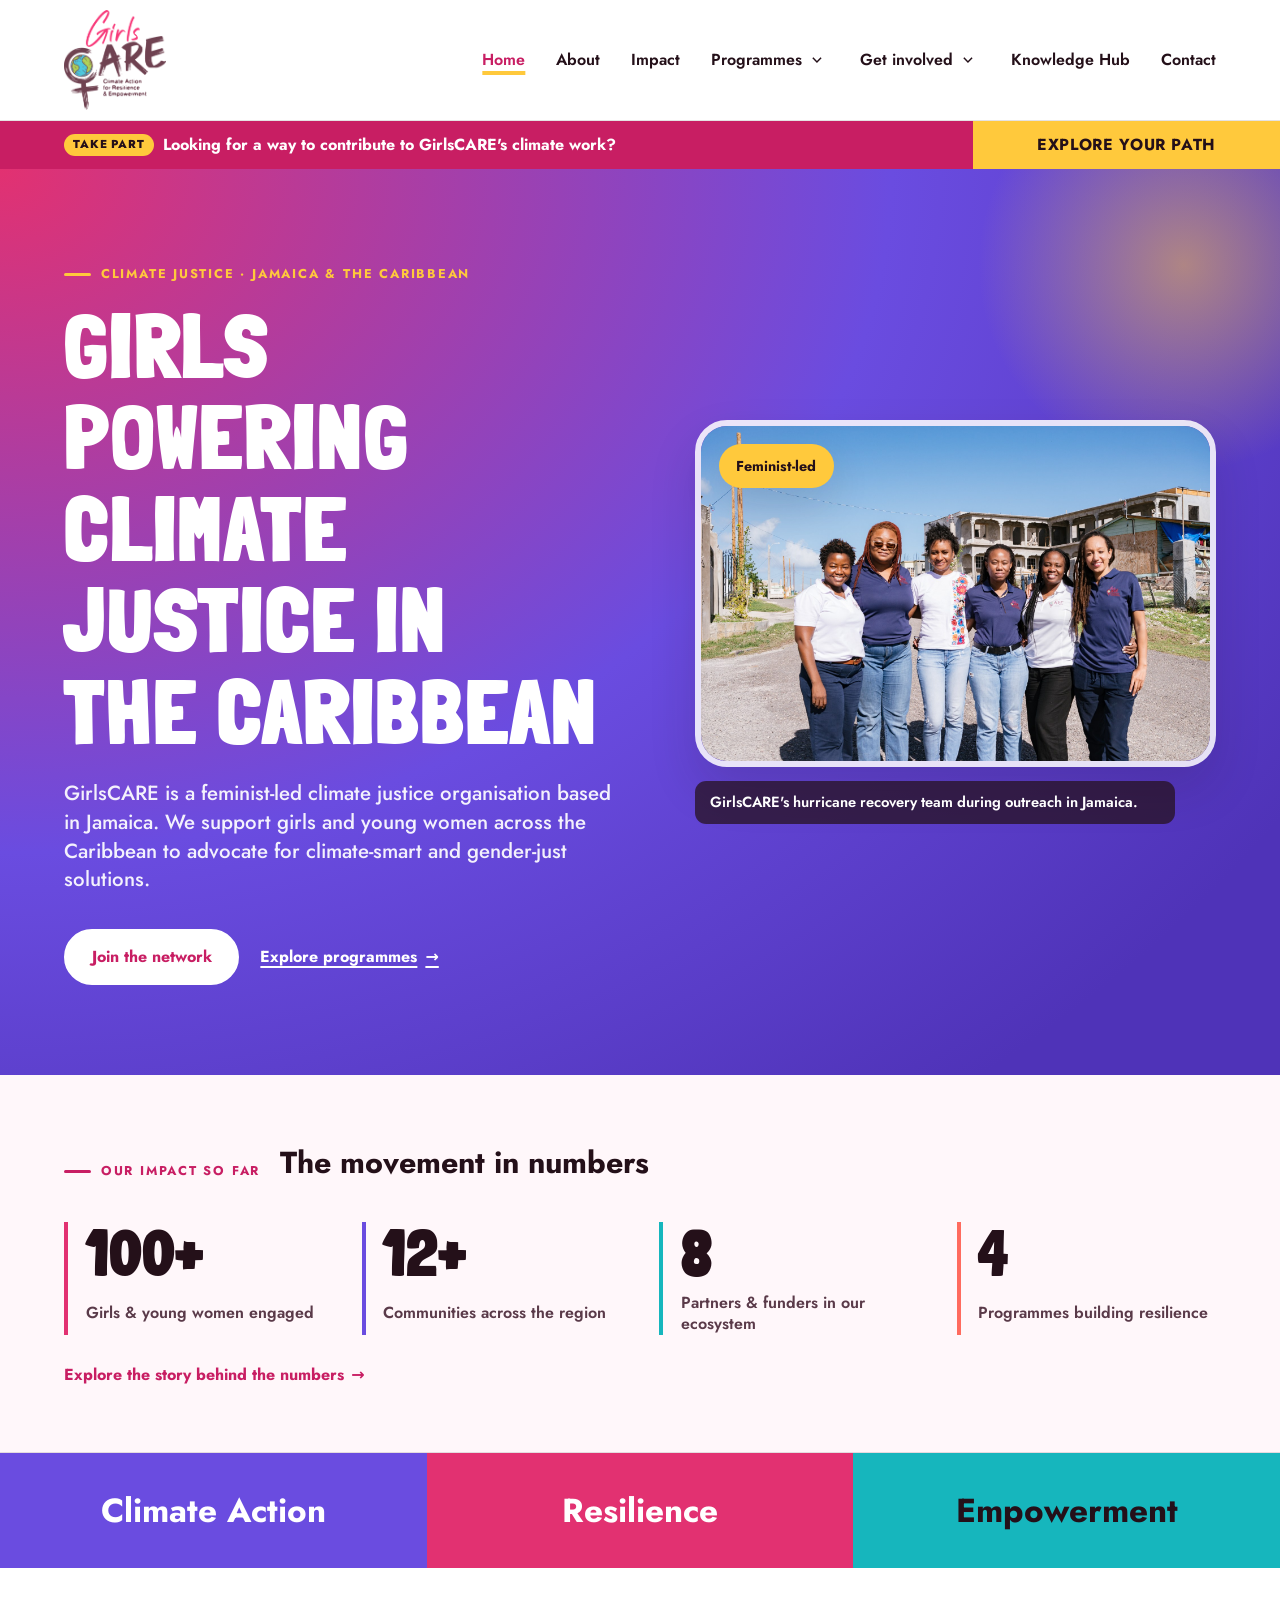
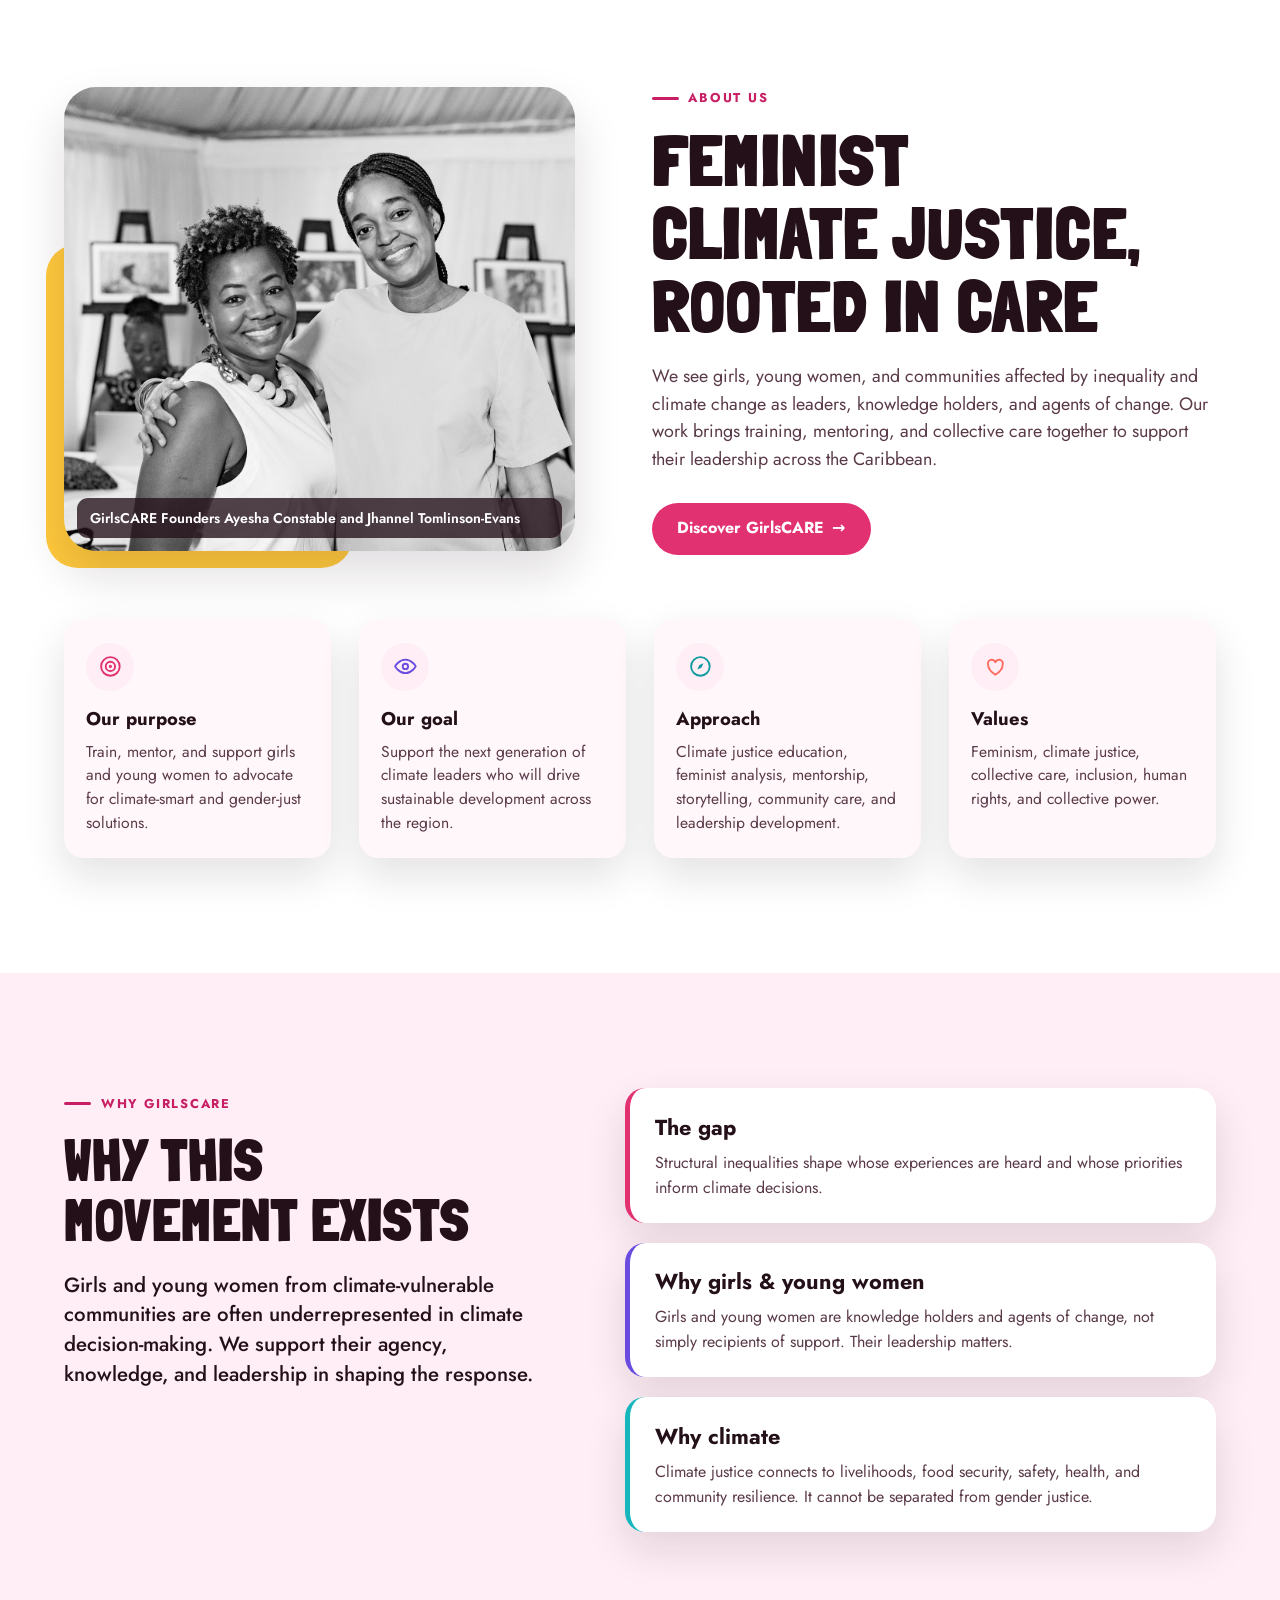
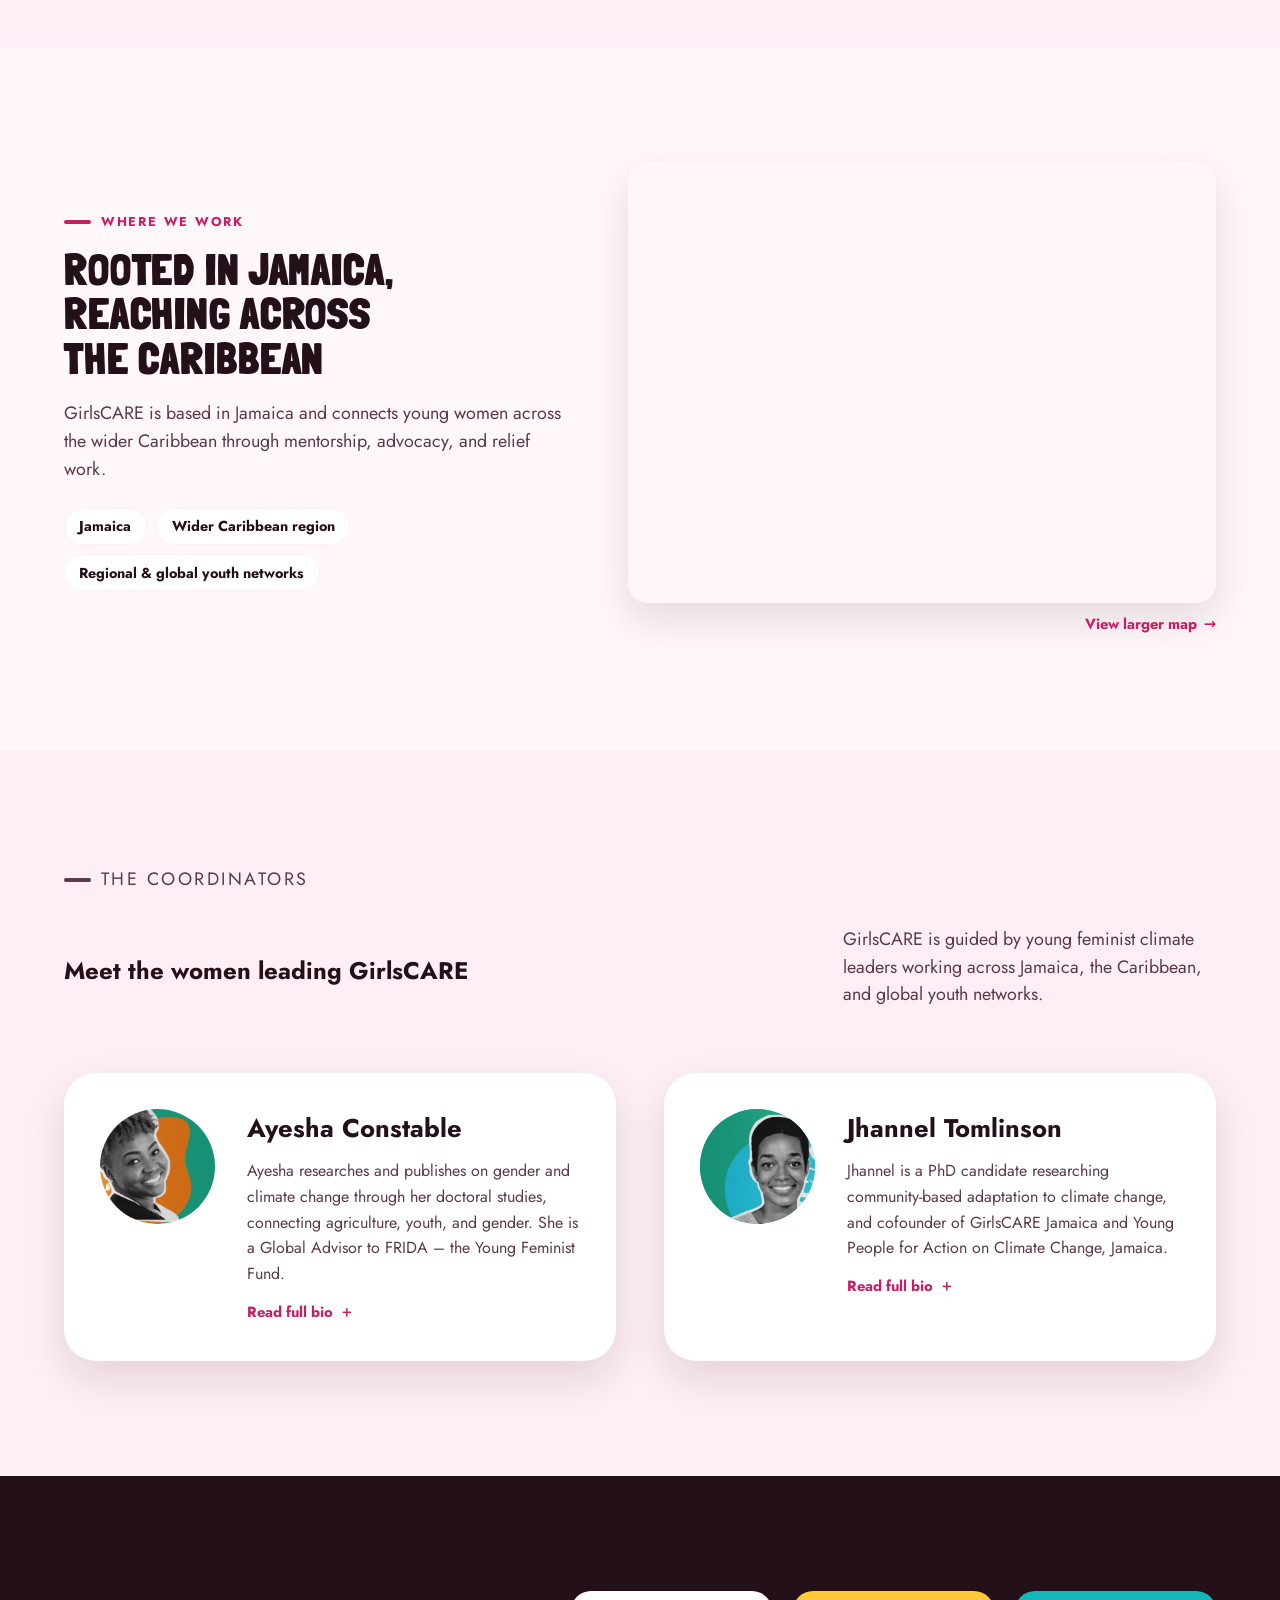
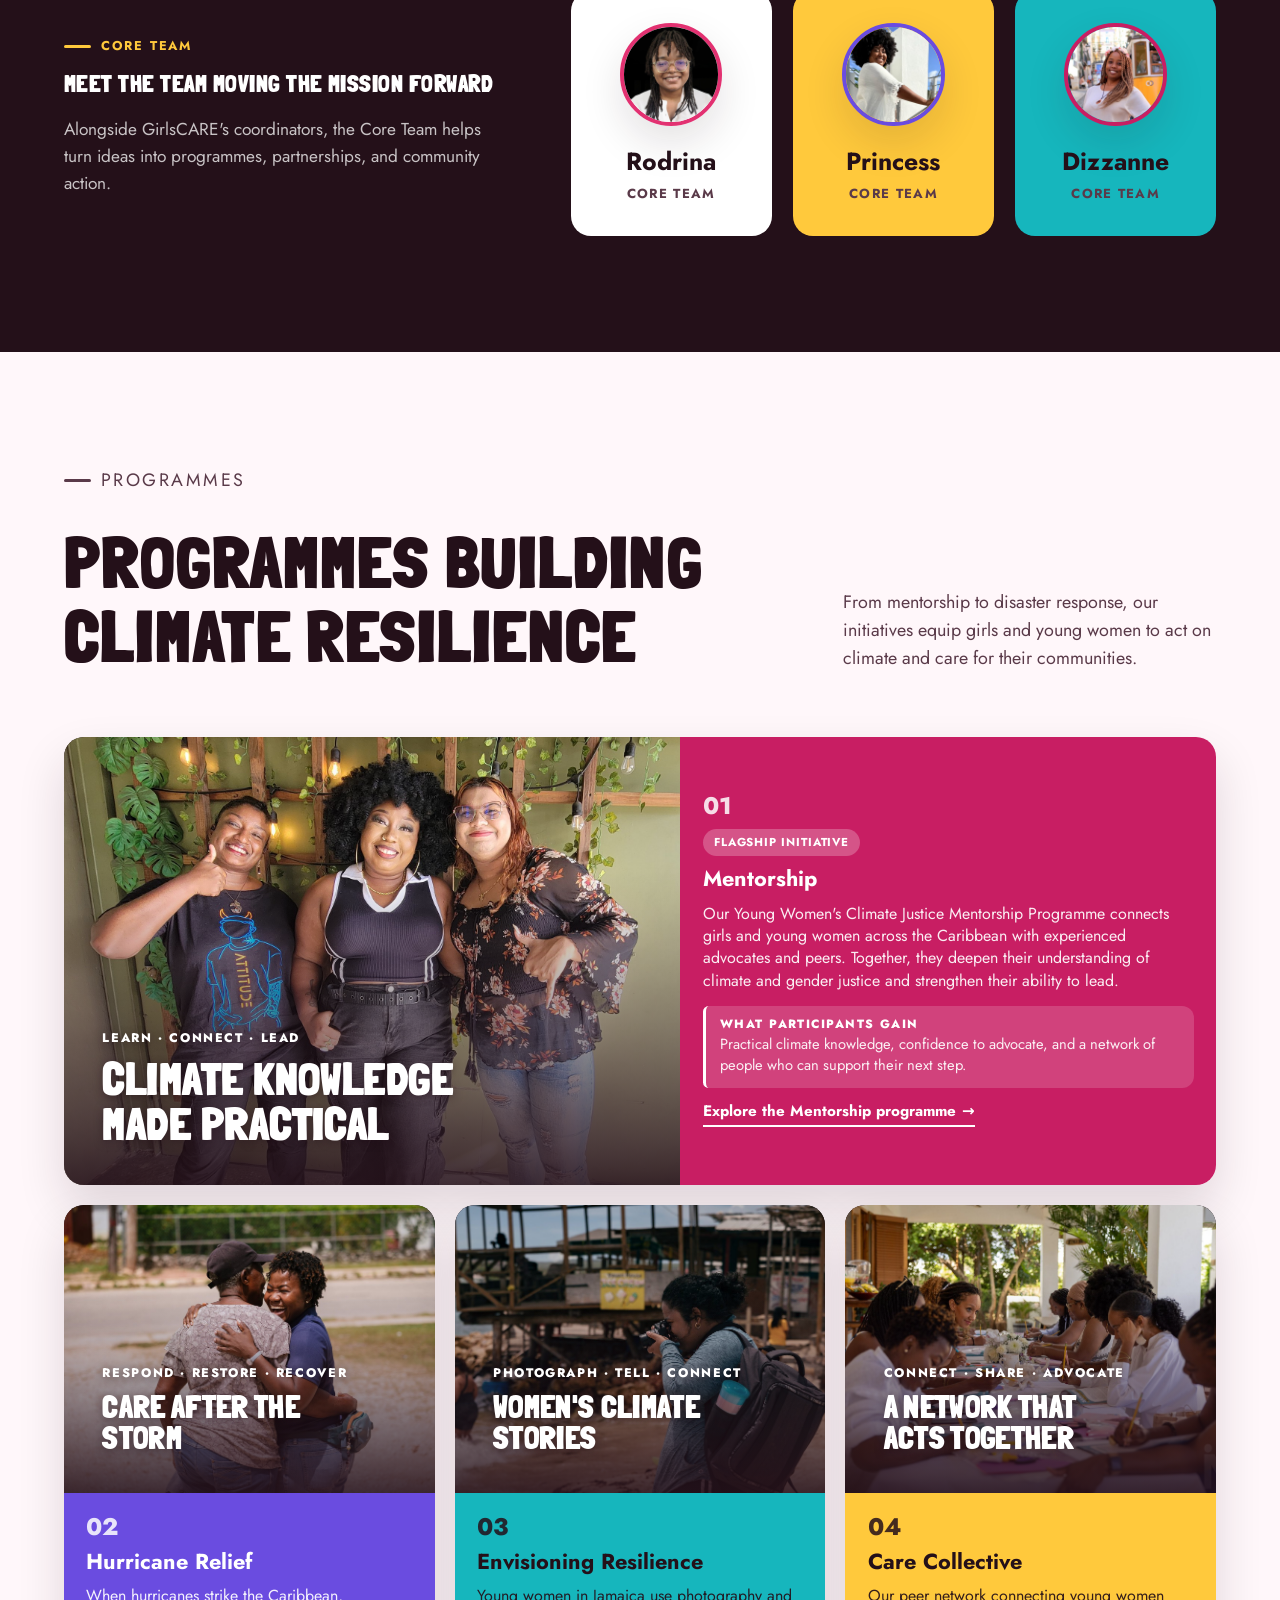
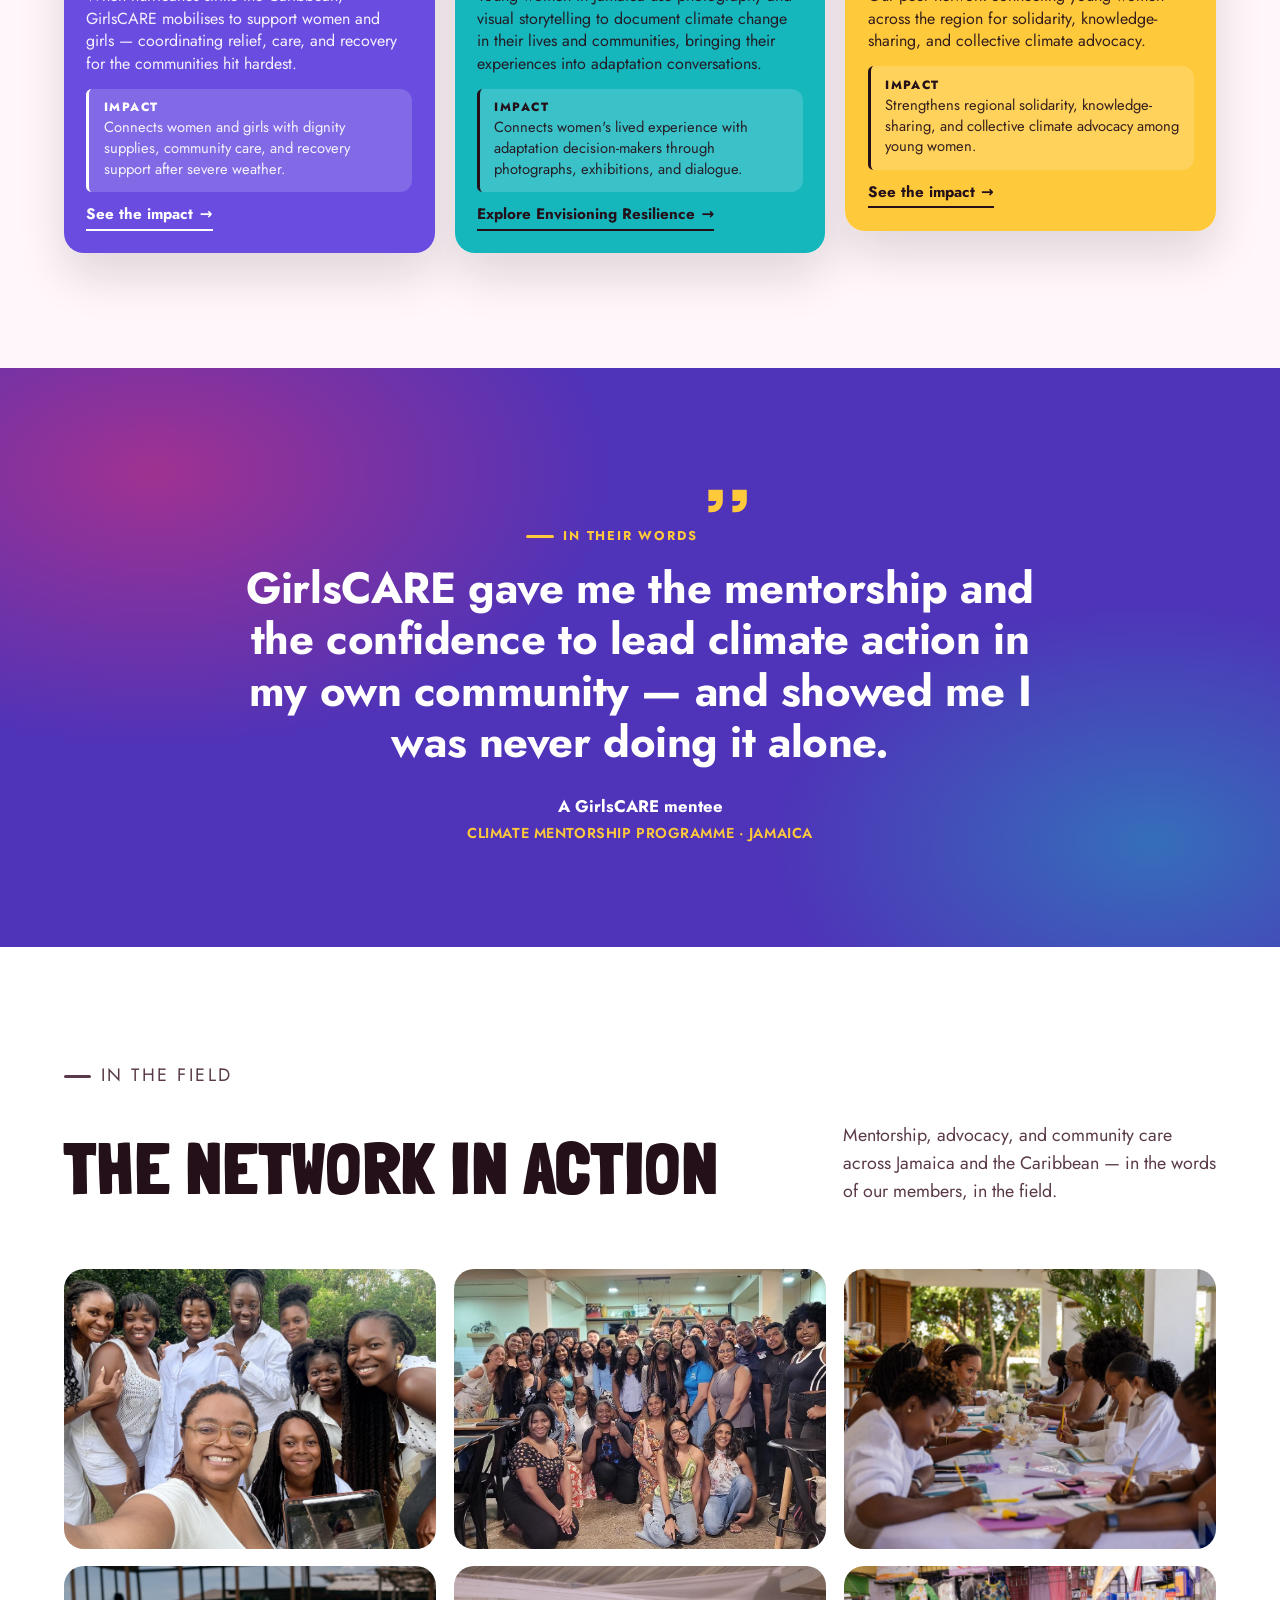
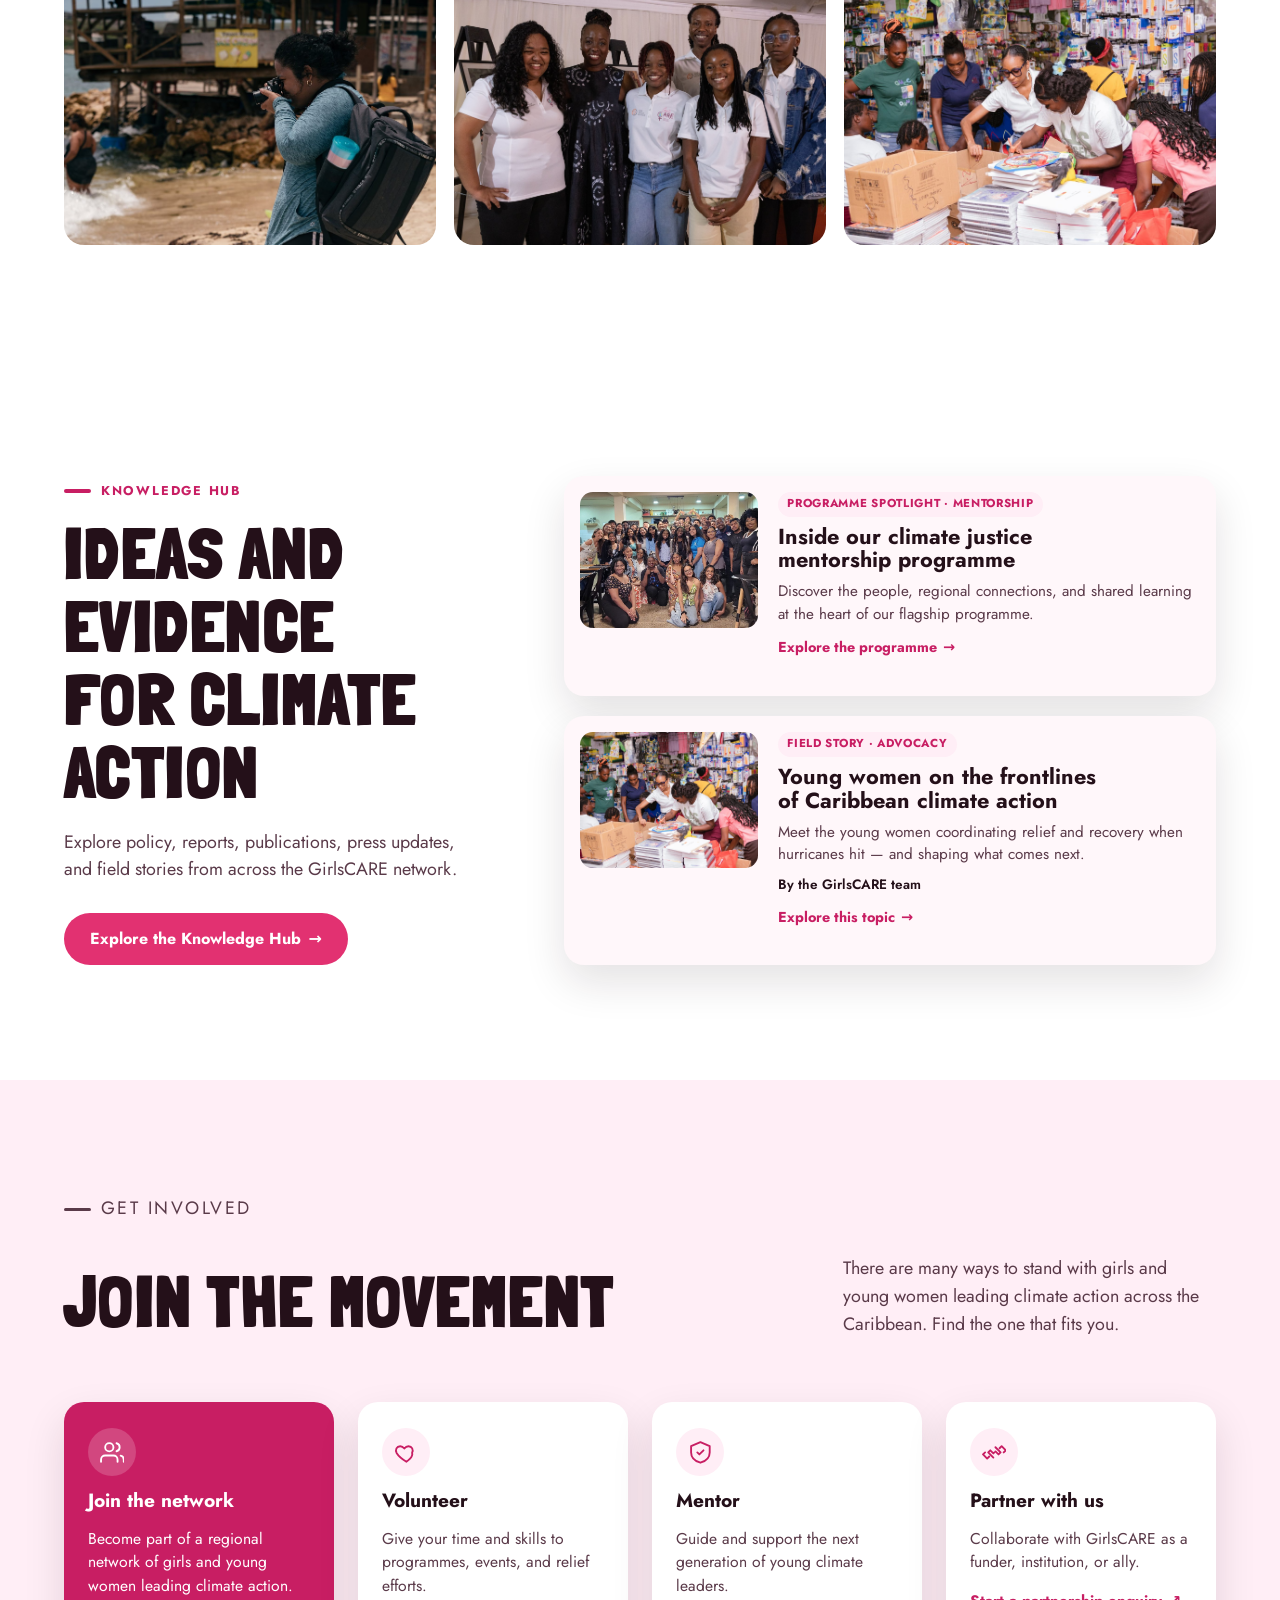
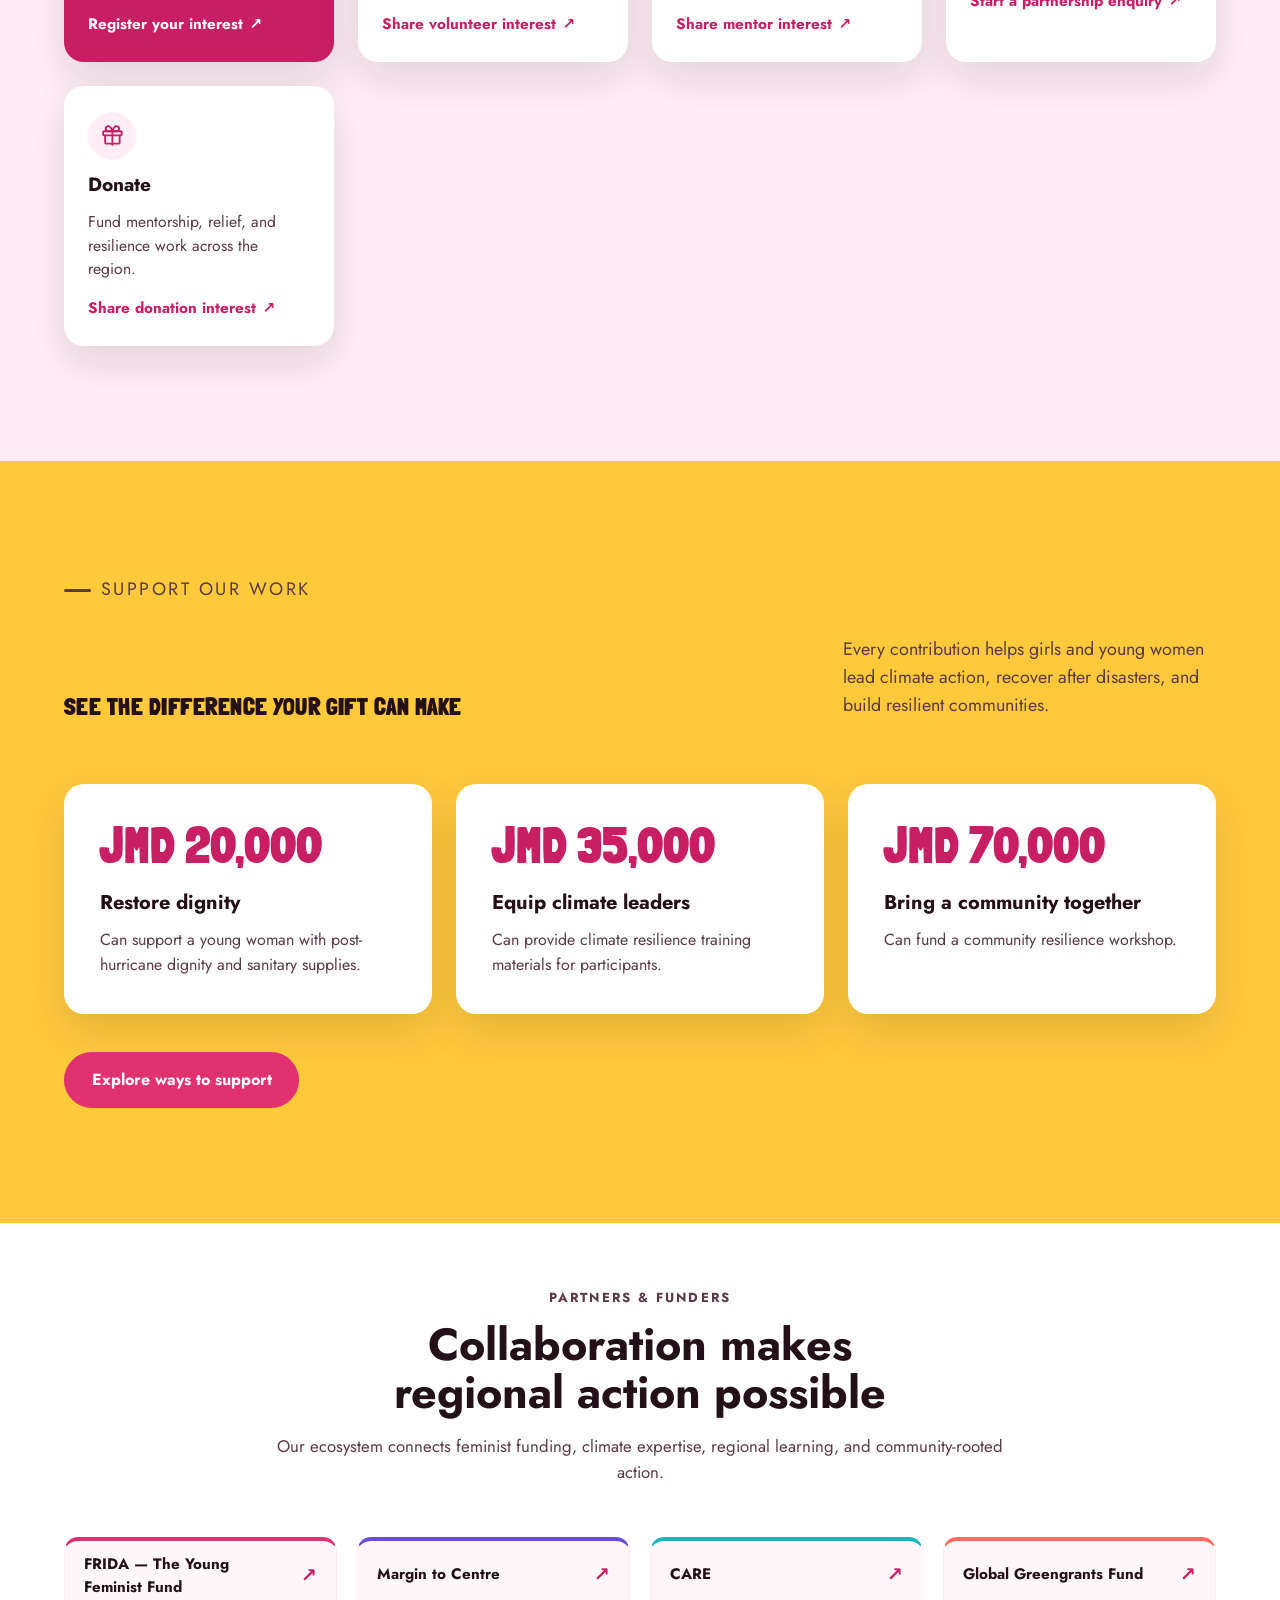
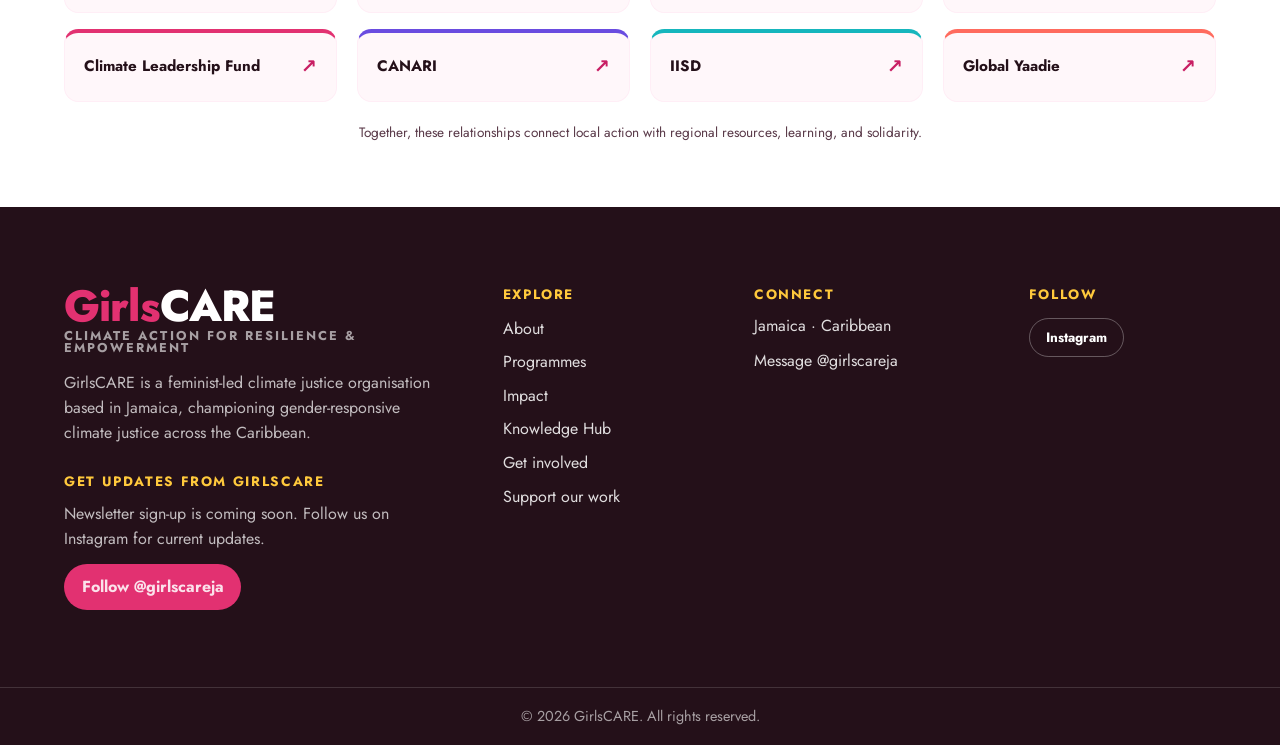
==== commit 55a1eed8: "Add reviewed Envisioning Resilience programme Introduce the Jamaica photography and storytelling pro" ====
--- a/public/index.html
+++ b/public/index.html
@@ -105,7 +105,7 @@
             <ul class="nav-submenu" id="programmes-menu">
               <li><a href="programmes/mentorship.html">Mentorship</a></li>
               <li><a href="impact.html#hurricane-relief">Hurricane Relief</a></li>
-              <li><a href="impact.html#envisioning-resilience">Envisioning Resilience</a></li>
+              <li><a href="programmes/envisioning-resilience.html">Envisioning Resilience</a></li>
               <li><a href="impact.html#care-collective">Care Collective</a></li>
             </ul>
           </li>
@@ -584,28 +584,27 @@
               <figure class="program-card__visual program-photo program-photo--resilience">
                 <img
                   src="assets/envisioning-resilience-camera-work.jpg"
-                  alt="A young photographer documenting a Caribbean coastal community for Envisioning Resilience"
+                  alt="A participant taking photographs during Envisioning Resilience at Hellshire Beach"
                   loading="lazy"
                 />
                 <figcaption>
-                  <span>Imagine · Research · Design</span>
-                  <strong>Futures shaped by girls</strong>
+                  <span>Photograph · Tell · Connect</span>
+                  <strong>Women's climate stories</strong>
                 </figcaption>
               </figure>
               <div class="program-card__body">
                 <span class="program-card__number">03</span>
                 <h3>Envisioning Resilience</h3>
-                <!-- DRAFT-UNVERIFIED: no source copy yet — confirm program details | original: [Insert Envisioning Resilience Program Description Here] -->
                 <p>
-                  A creative space where girls imagine and design climate-resilient
-                  futures for their communities through storytelling, research, and
-                  reflection.
+                  Young women in Jamaica use photography and visual storytelling
+                  to document climate change in their lives and communities,
+                  bringing their experiences into adaptation conversations.
                 </p>
                 <div class="program-card__impact">
                   <span>Impact</span>
-                  <p>Creates space for girls to shape and share locally grounded visions for climate-resilient communities.</p>
+                  <p>Connects women's lived experience with adaptation decision-makers through photographs, exhibitions, and dialogue.</p>
                 </div>
-                <a class="program-card__more" href="impact.html#envisioning-resilience">See the impact <span aria-hidden="true">→</span></a>
+                <a class="program-card__more" href="programmes/envisioning-resilience.html">Explore Envisioning Resilience <span aria-hidden="true">→</span></a>
               </div>
             </article>
 
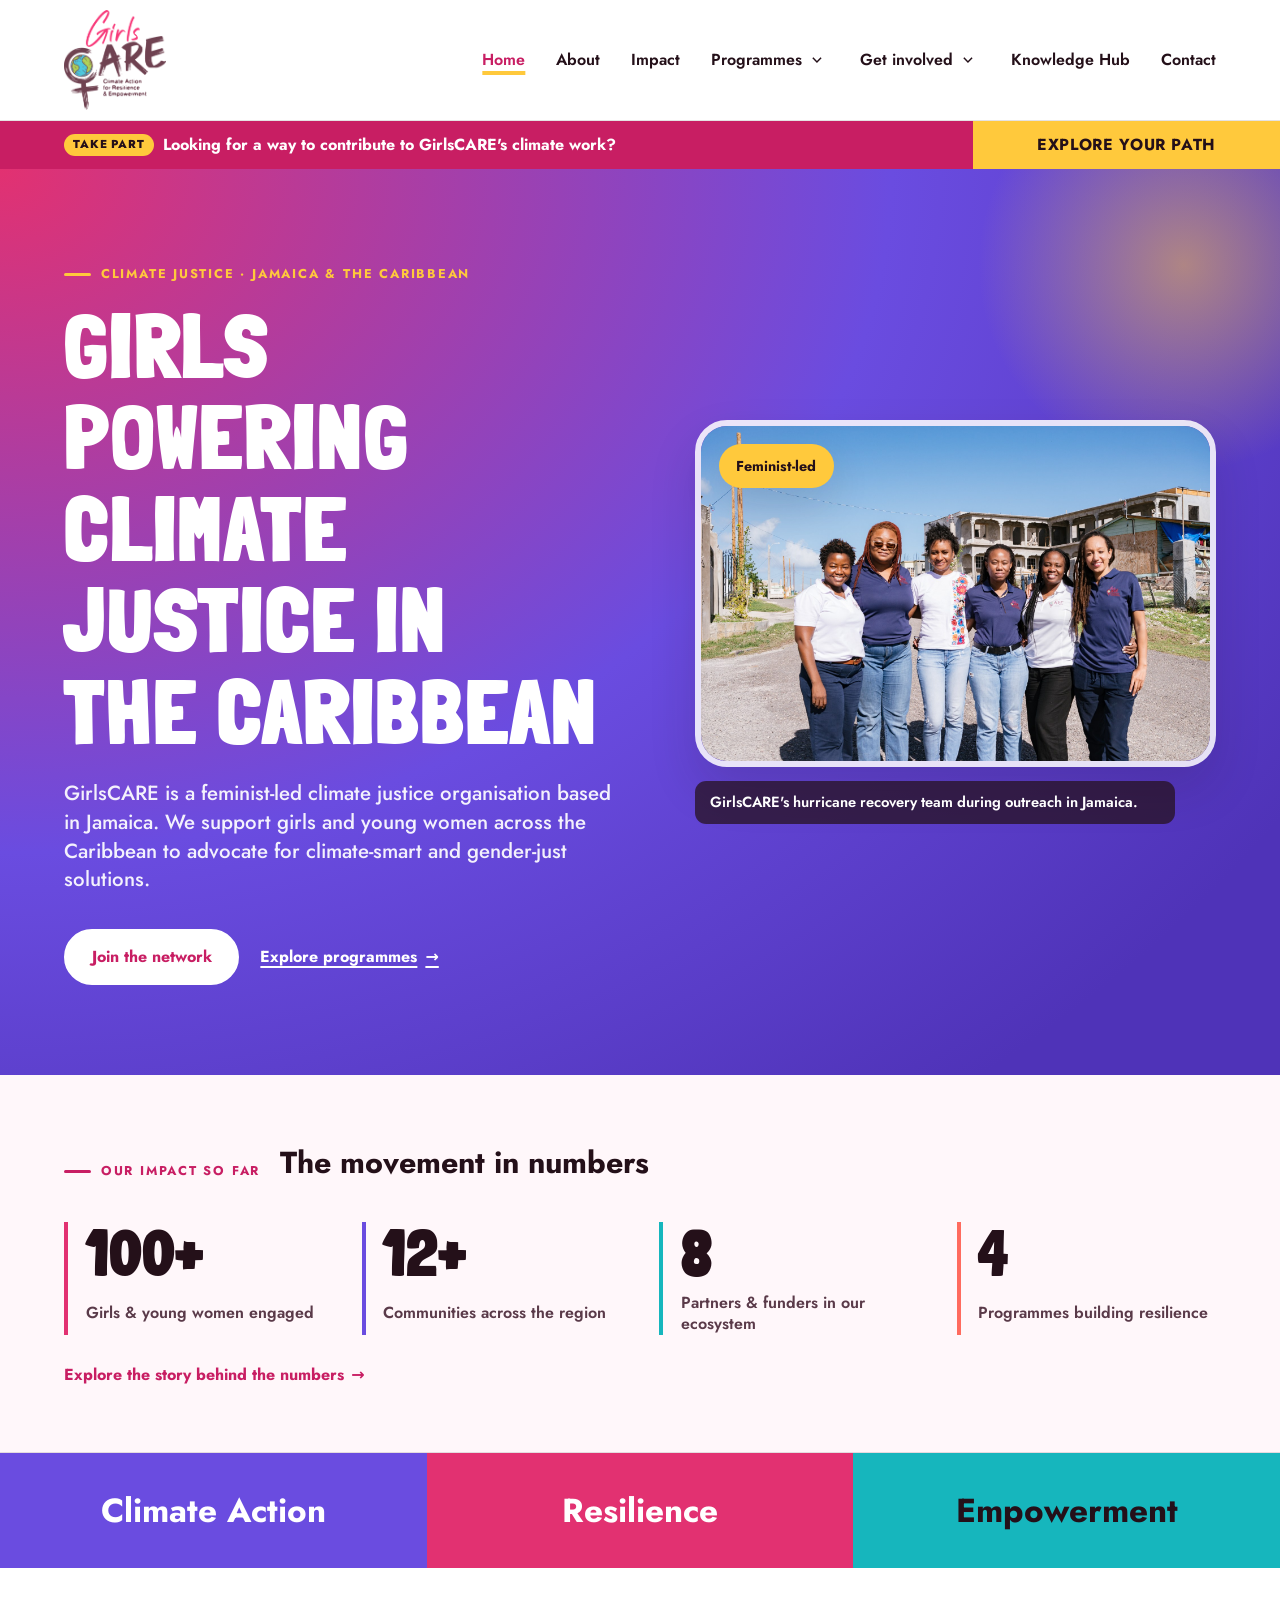
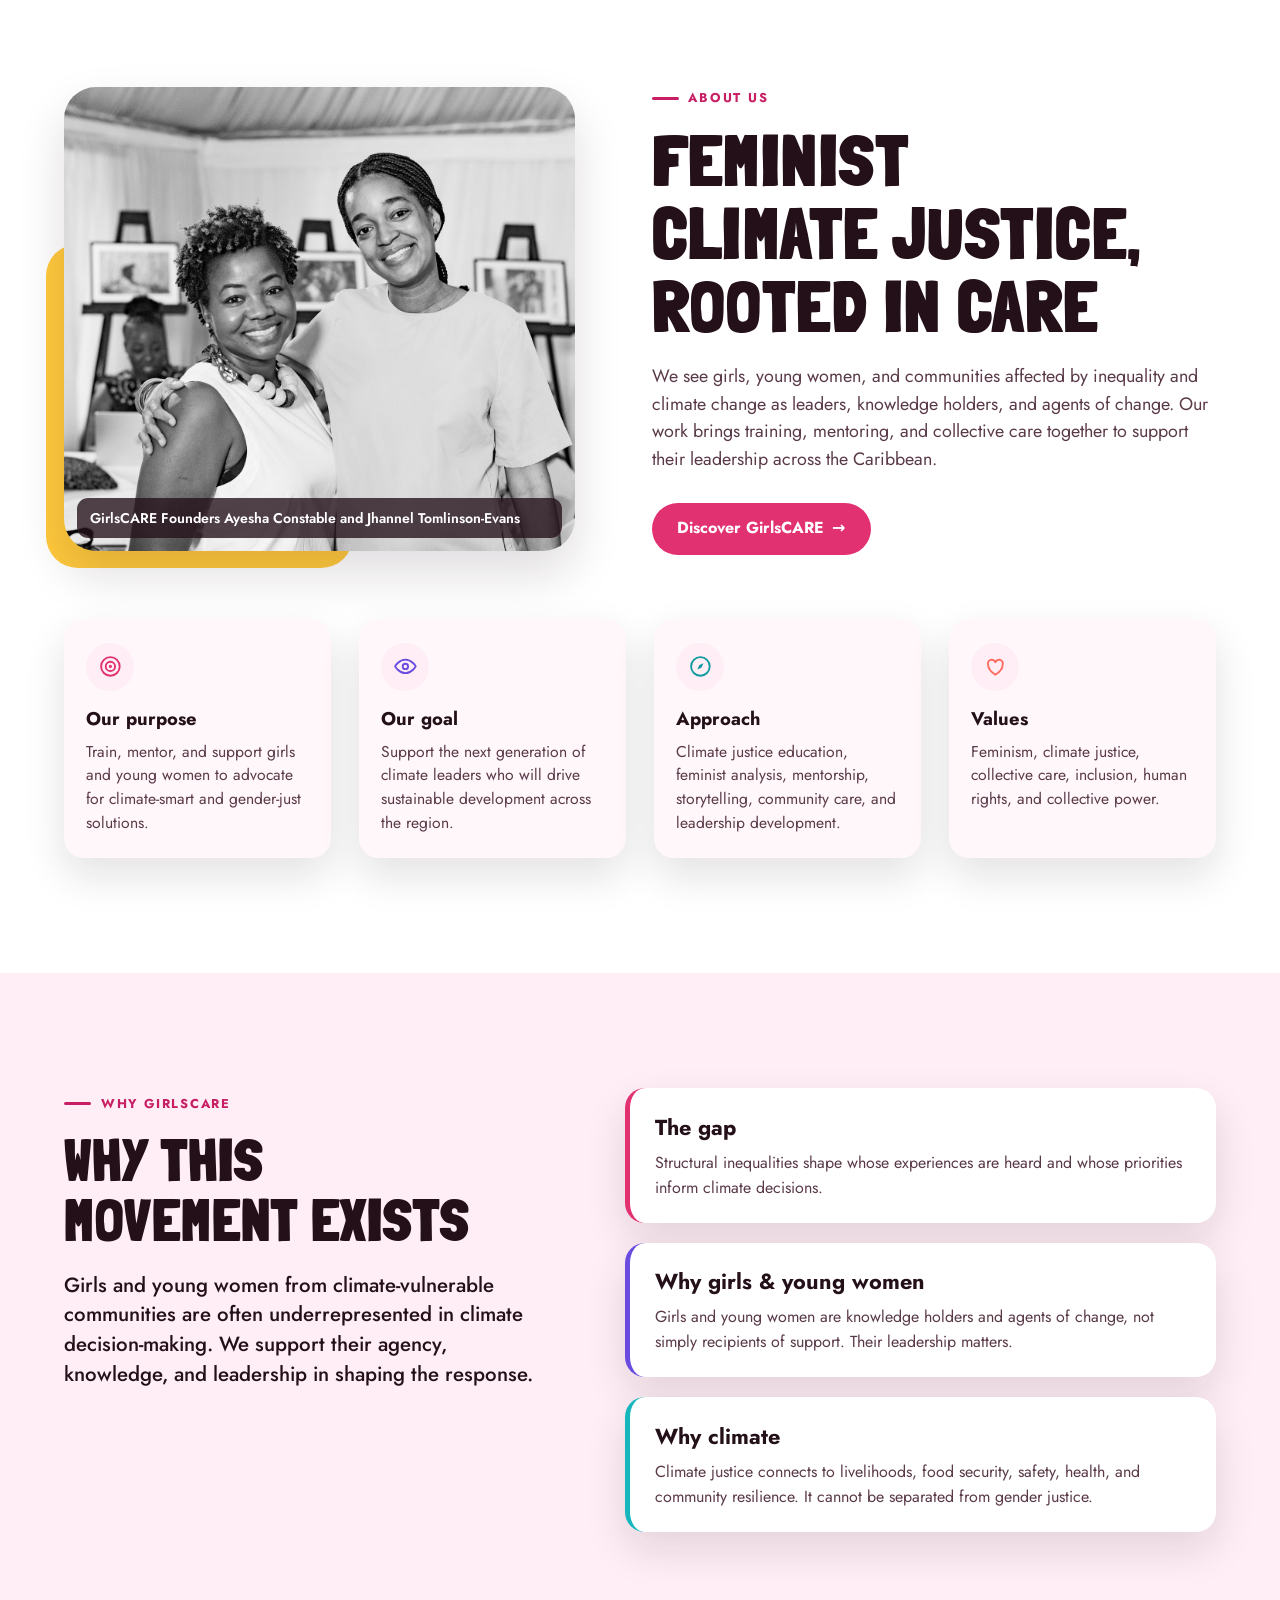
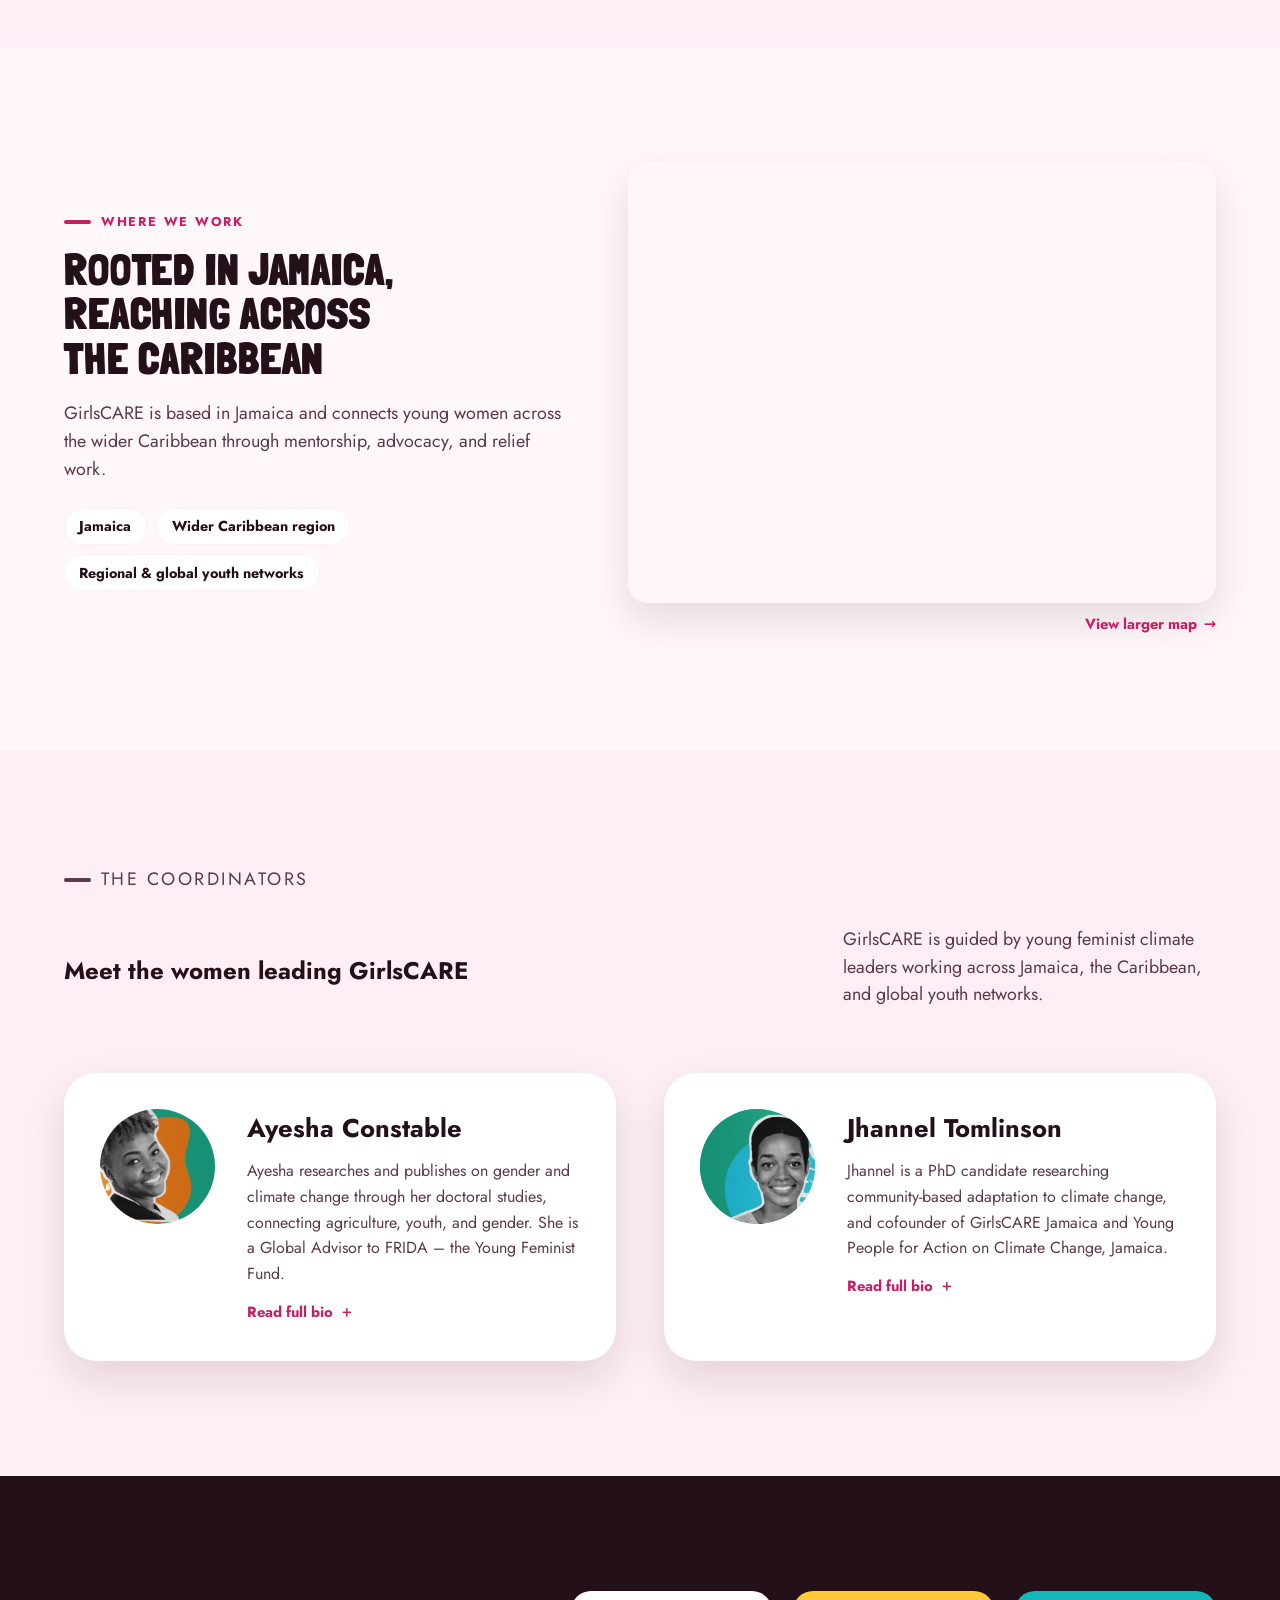
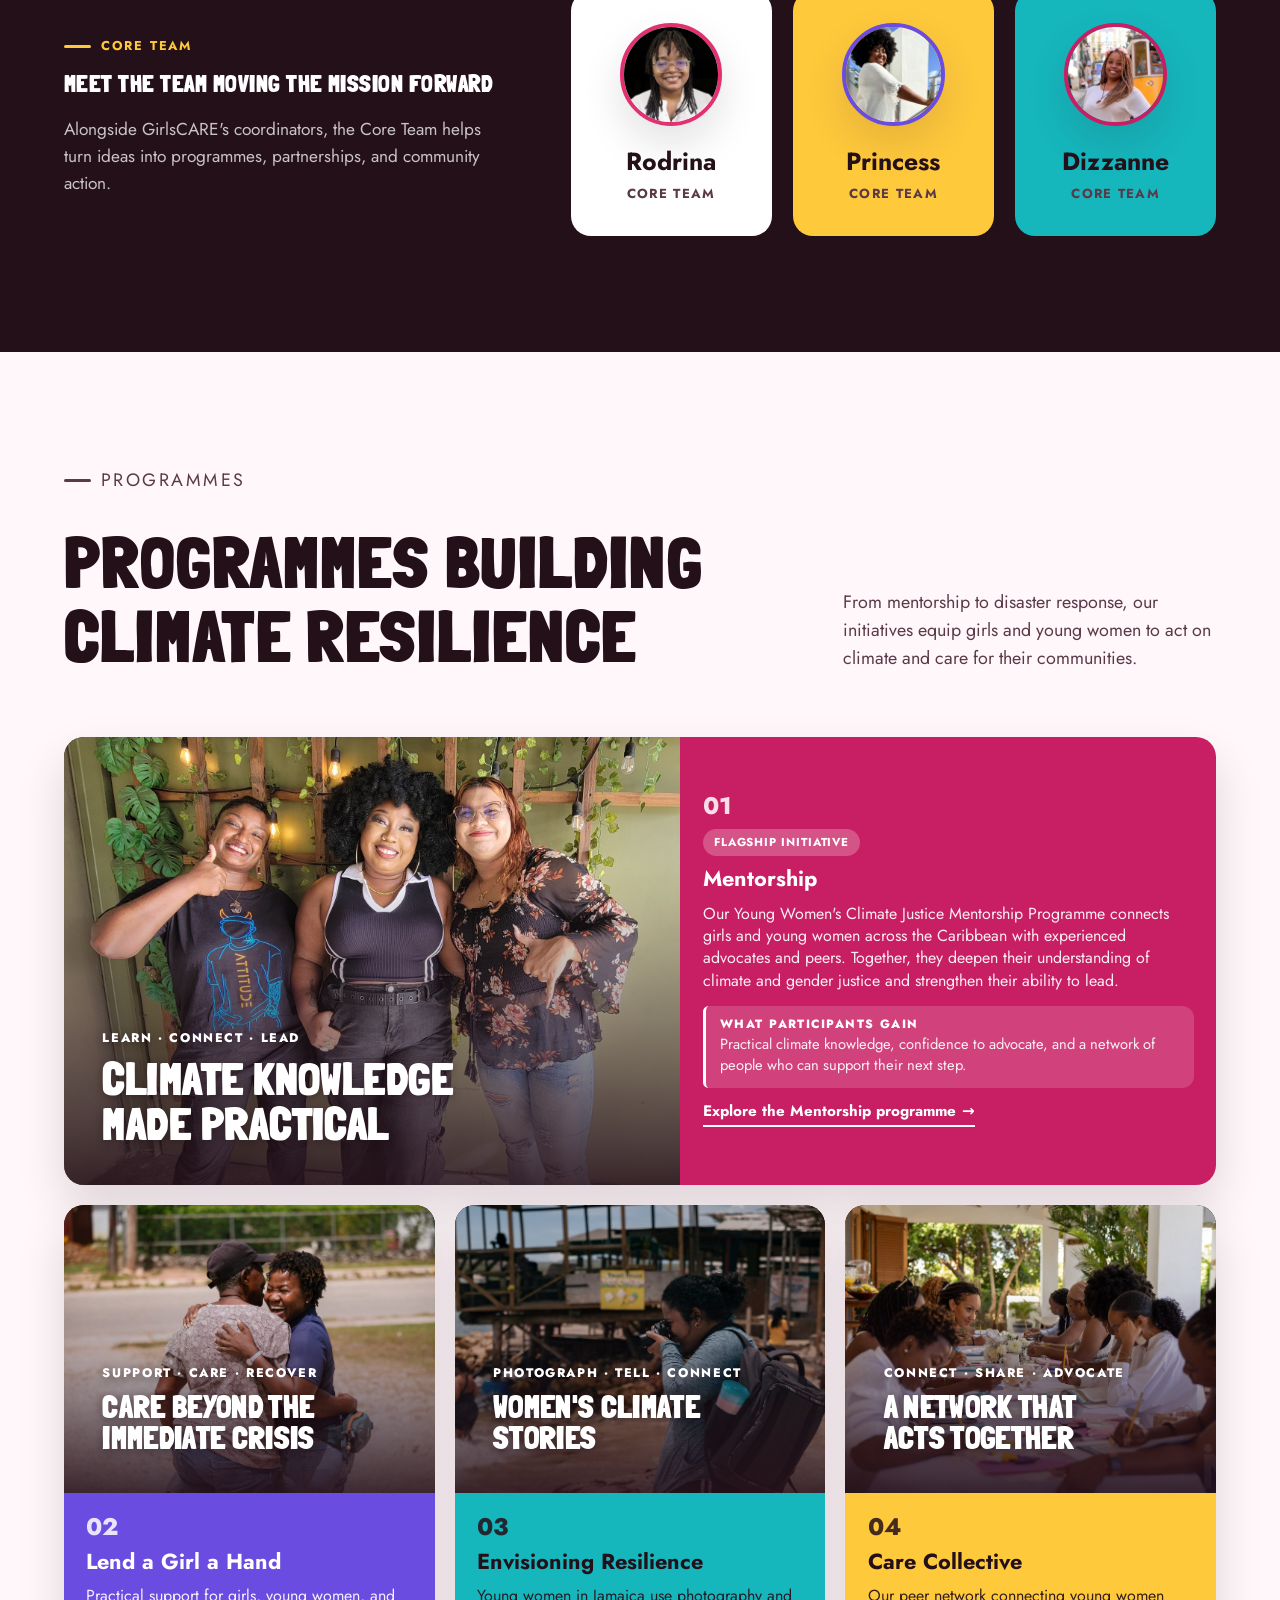
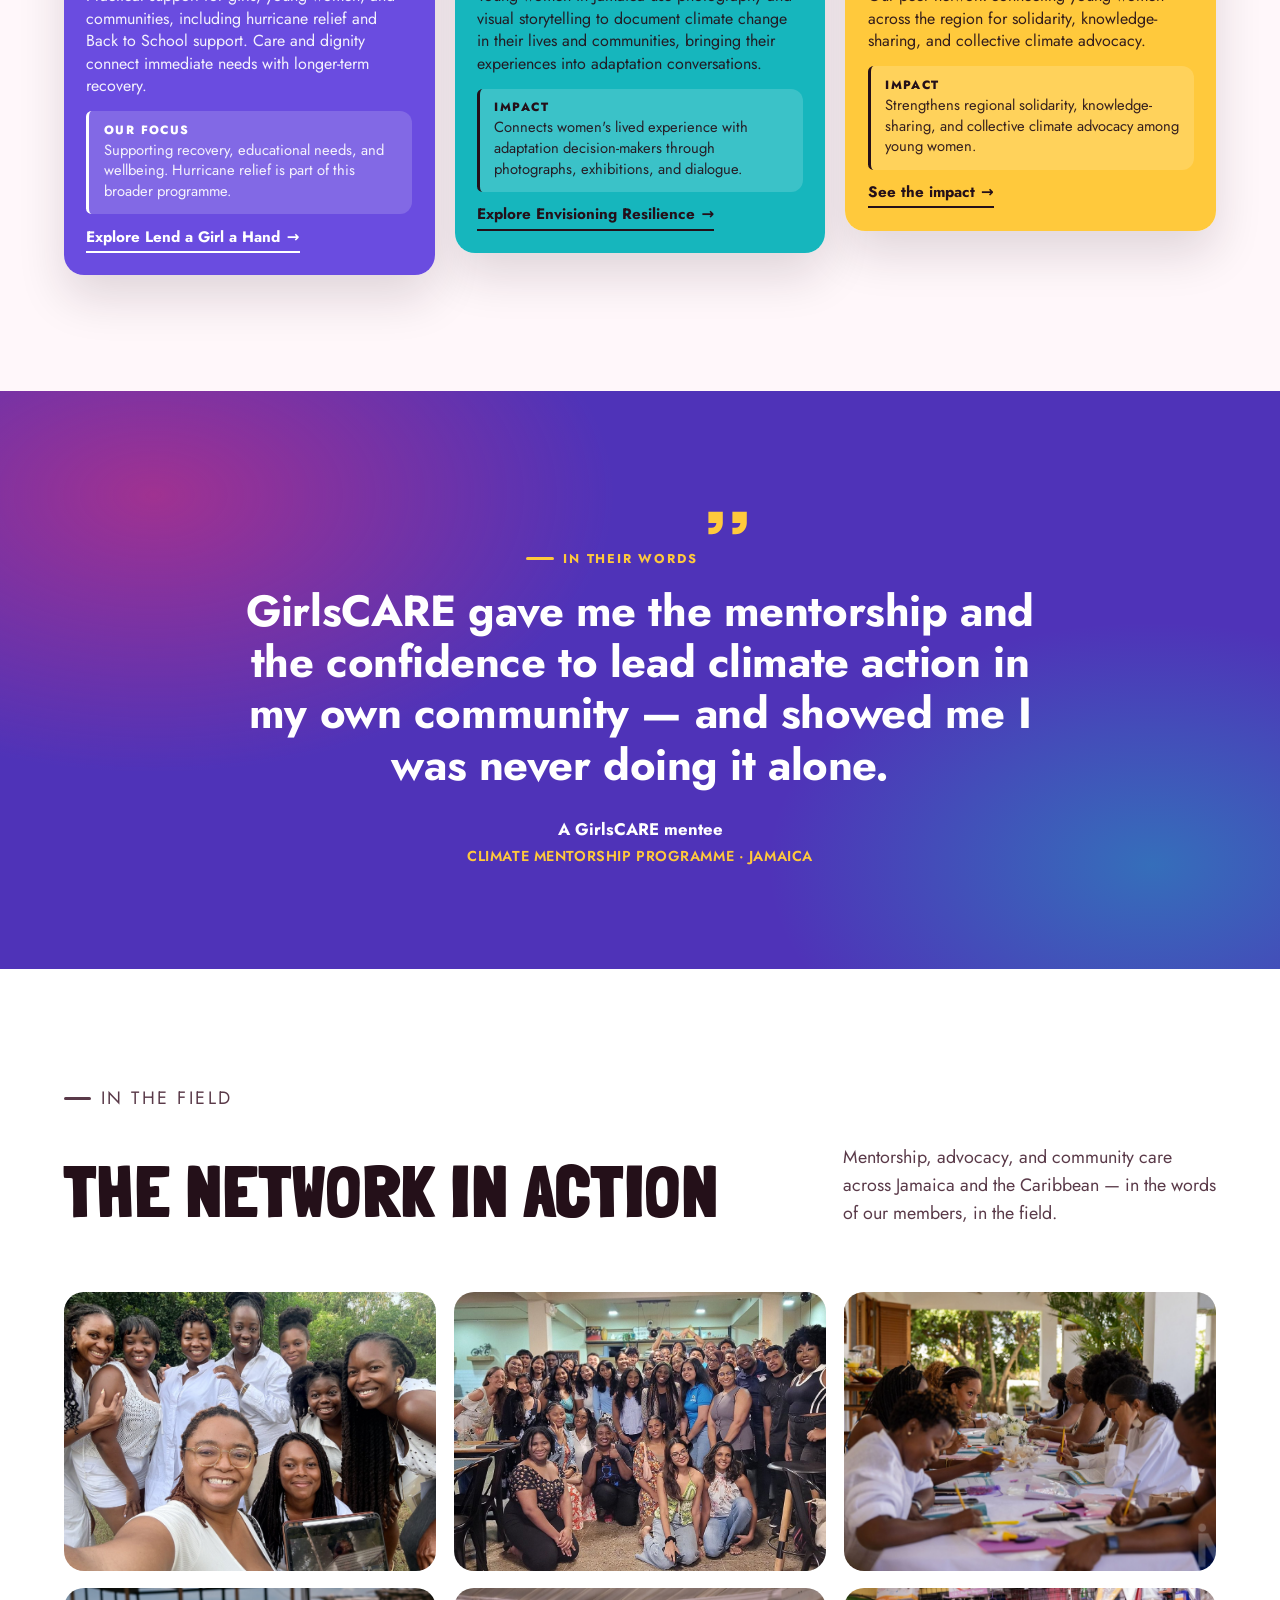
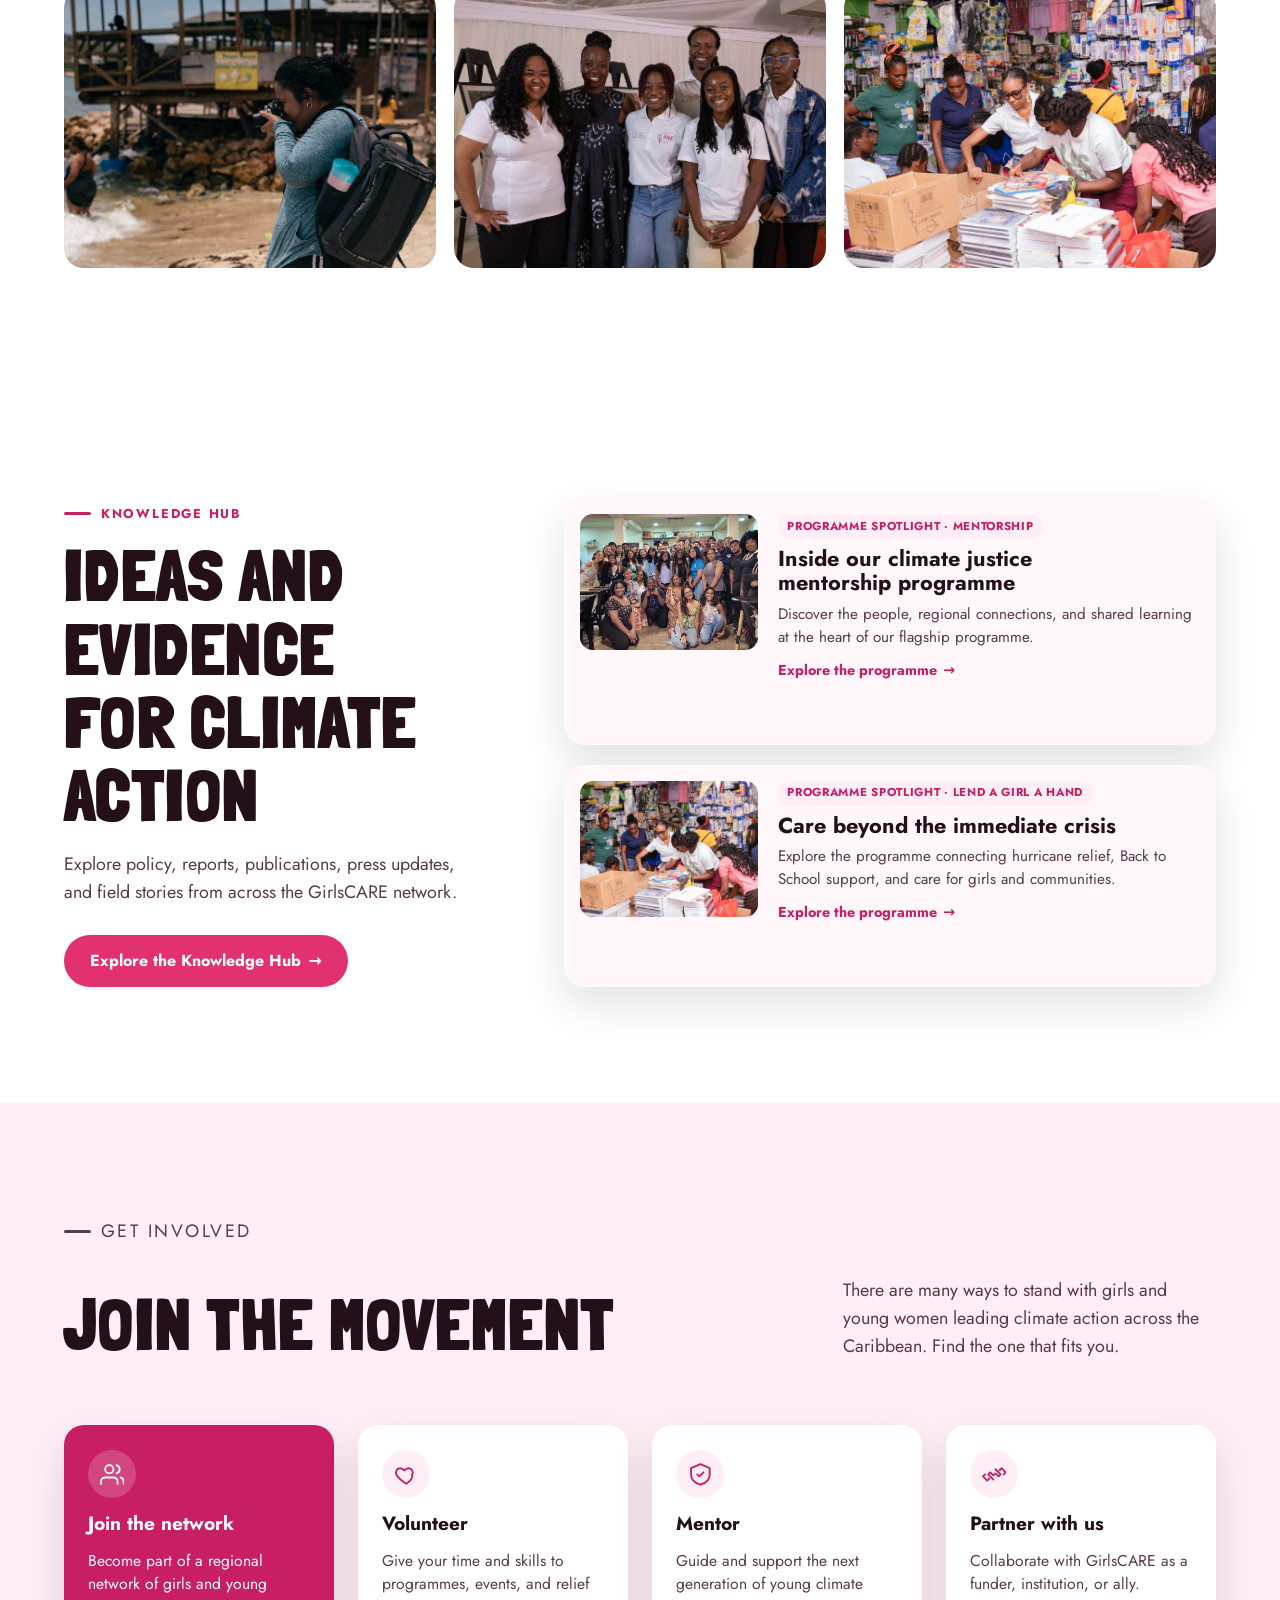
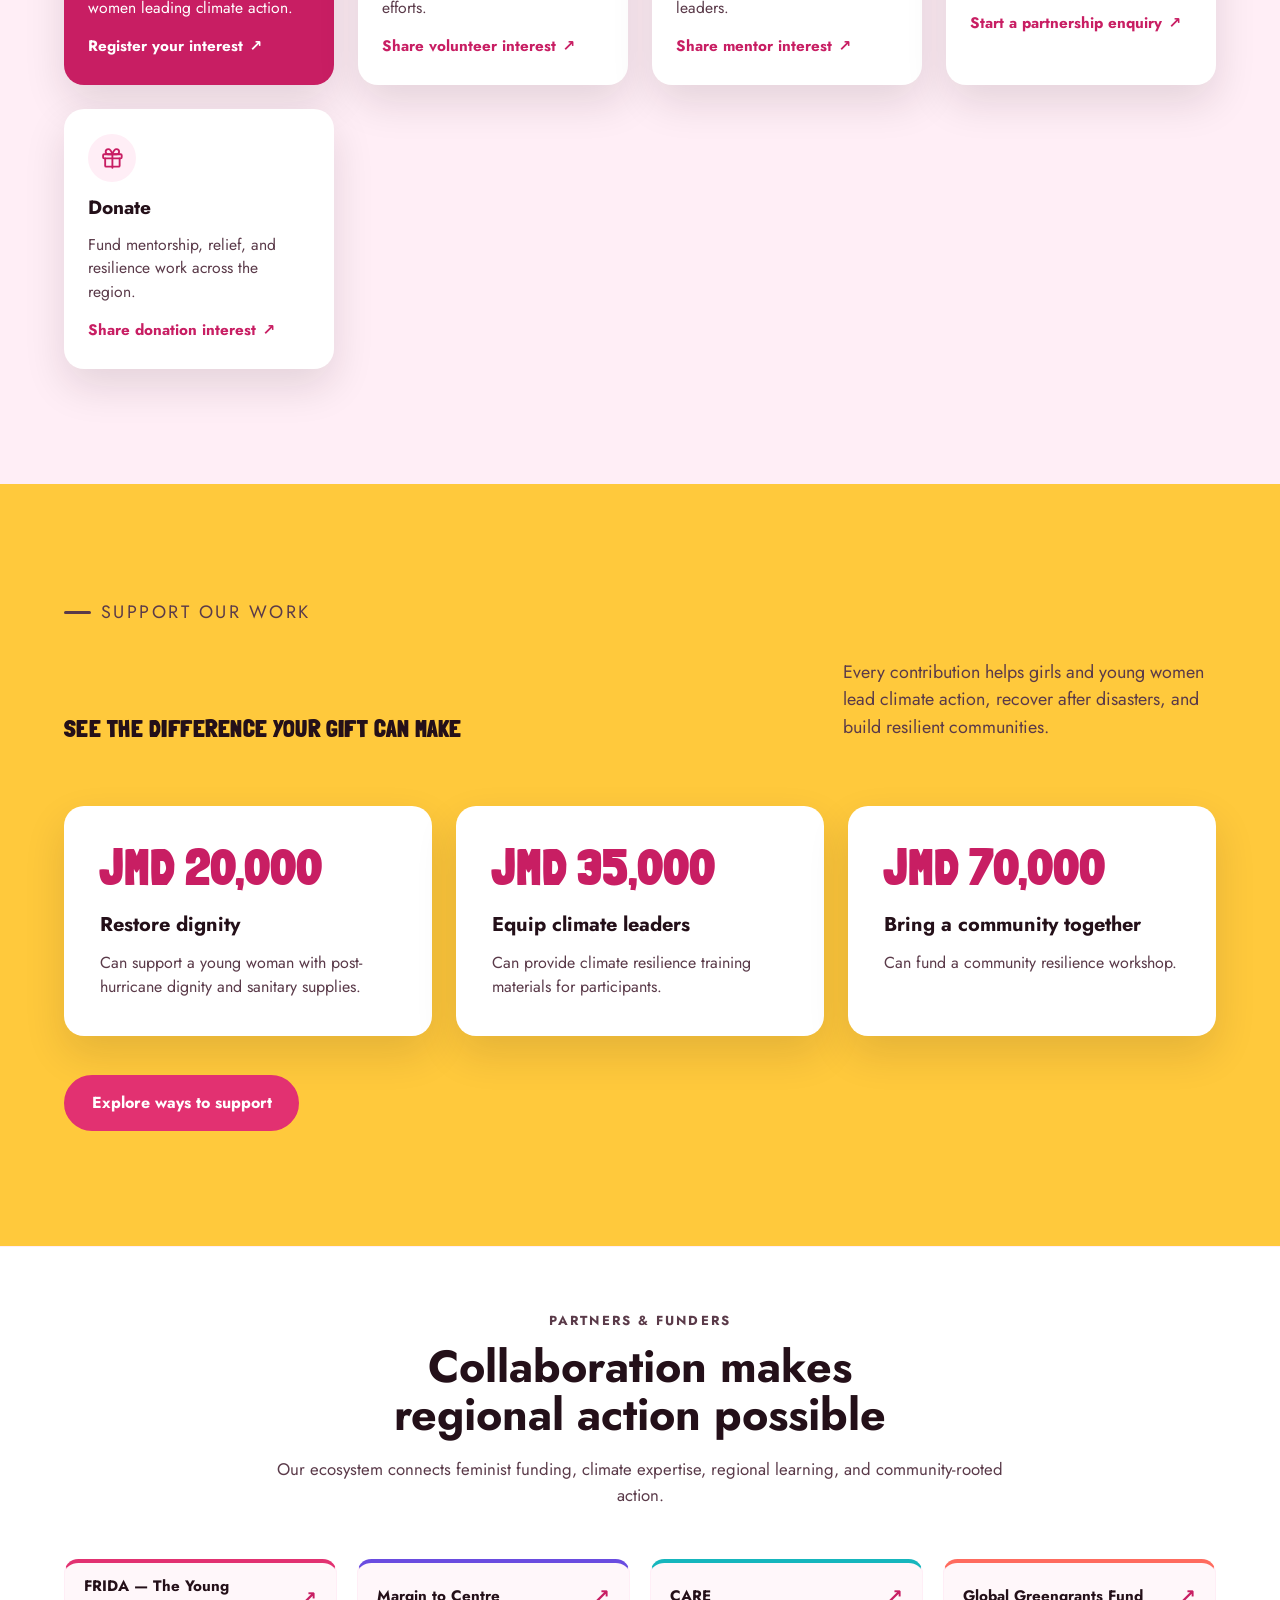
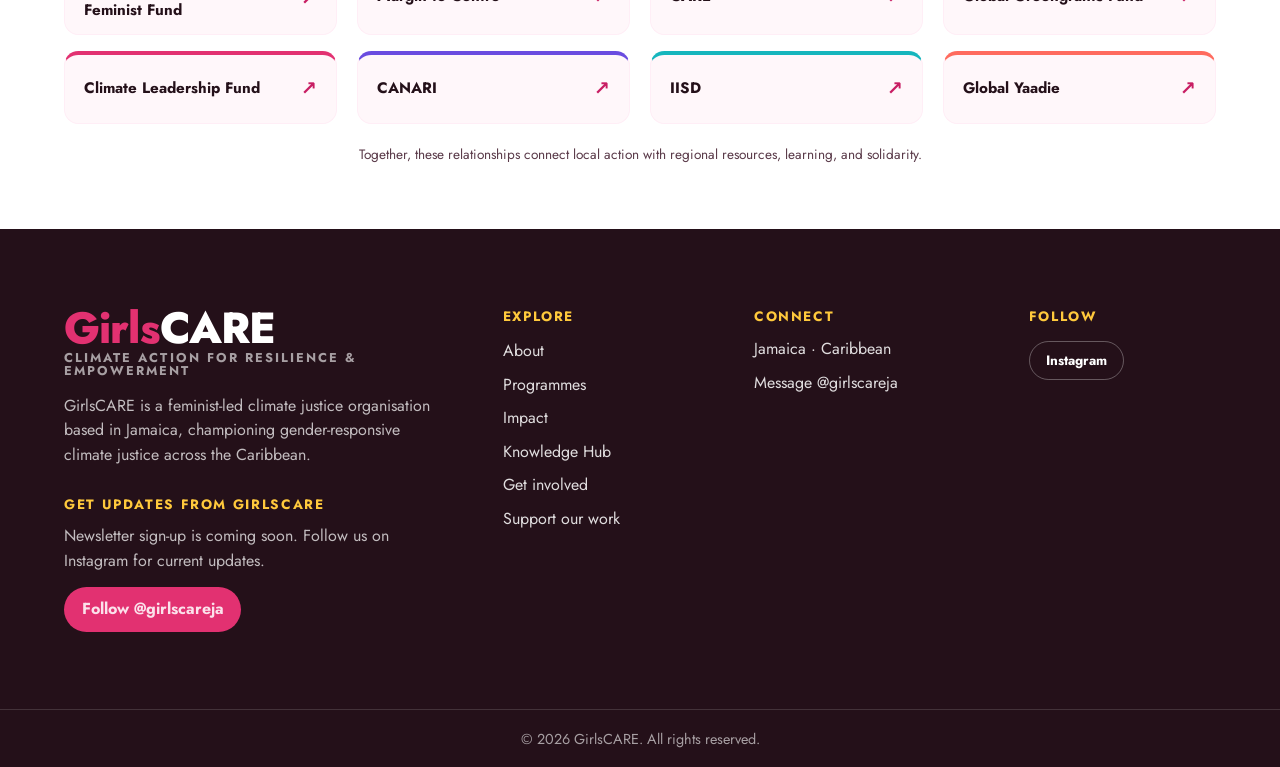
==== commit e028d33b: "Add reviewed Lend a Girl a Hand programme Present hurricane relief as part of the broader programme " ====
--- a/public/index.html
+++ b/public/index.html
@@ -104,7 +104,7 @@
             </div>
             <ul class="nav-submenu" id="programmes-menu">
               <li><a href="programmes/mentorship.html">Mentorship</a></li>
-              <li><a href="impact.html#hurricane-relief">Hurricane Relief</a></li>
+              <li><a href="programmes/lend-a-girl-a-hand.html">Lend a Girl a Hand</a></li>
               <li><a href="programmes/envisioning-resilience.html">Envisioning Resilience</a></li>
               <li><a href="impact.html#care-collective">Care Collective</a></li>
             </ul>
@@ -559,24 +559,23 @@
                   loading="lazy"
                 />
                 <figcaption>
-                  <span>Respond · Restore · Recover</span>
-                  <strong>Care after the storm</strong>
+                  <span>Support · Care · Recover</span>
+                  <strong>Care beyond the immediate crisis</strong>
                 </figcaption>
               </figure>
               <div class="program-card__body">
                 <span class="program-card__number">02</span>
-                <h3>Hurricane Relief</h3>
-                <!-- DRAFT-UNVERIFIED: no source copy yet — confirm program details | original: [Insert Hurricane Relief Program Description Here] -->
+                <h3>Lend a Girl a Hand</h3>
                 <p>
-                  When hurricanes strike the Caribbean, GirlsCARE mobilises to
-                  support women and girls — coordinating relief, care, and
-                  recovery for the communities hit hardest.
+                  Practical support for girls, young women, and communities,
+                  including hurricane relief and Back to School support.
+                  Care and dignity connect immediate needs with longer-term recovery.
                 </p>
                 <div class="program-card__impact">
-                  <span>Impact</span>
-                  <p>Connects women and girls with dignity supplies, community care, and recovery support after severe weather.</p>
+                  <span>Our focus</span>
+                  <p>Supporting recovery, educational needs, and wellbeing. Hurricane relief is part of this broader programme.</p>
                 </div>
-                <a class="program-card__more" href="impact.html#hurricane-relief">See the impact <span aria-hidden="true">→</span></a>
+                <a class="program-card__more" href="programmes/lend-a-girl-a-hand.html">Explore Lend a Girl a Hand <span aria-hidden="true">→</span></a>
               </div>
             </article>
 
@@ -813,22 +812,18 @@
             <article class="journal-card">
               <img
                 src="assets/hurricane-relief-back-to-school.jpg"
-                alt="GirlsCARE members organising school supplies during hurricane relief outreach"
+                alt="GirlsCARE members organising school supplies for the Back to School Support Initiative"
               />
               <div>
                 <p class="journal-card__meta">
-                  <span class="journal-card__category">Field story · Advocacy</span>
+                  <span class="journal-card__category">Programme spotlight · Lend a Girl a Hand</span>
                 </p>
-                <!-- original: [Insert Featured Blog Post Title Here] -->
-                <h3>Young women on the frontlines of Caribbean climate action</h3>
-                <!-- DRAFT-UNVERIFIED: excerpt -->
+                <h3>Care beyond the immediate crisis</h3>
                 <p class="journal-card__excerpt">
-                  Meet the young women coordinating relief and recovery when
-                  hurricanes hit — and shaping what comes next.
+                  Explore the programme connecting hurricane relief,
+                  Back to School support, and care for girls and communities.
                 </p>
-                <!-- DRAFT-UNVERIFIED: author byline -->
-                <p class="journal-card__author">By the GirlsCARE team</p>
-                <a class="journal-card__link" href="knowledge-hub.html#stories">Explore this topic <span aria-hidden="true">→</span></a>
+                <a class="journal-card__link" href="programmes/lend-a-girl-a-hand.html">Explore the programme <span aria-hidden="true">→</span></a>
               </div>
             </article>
           </div>
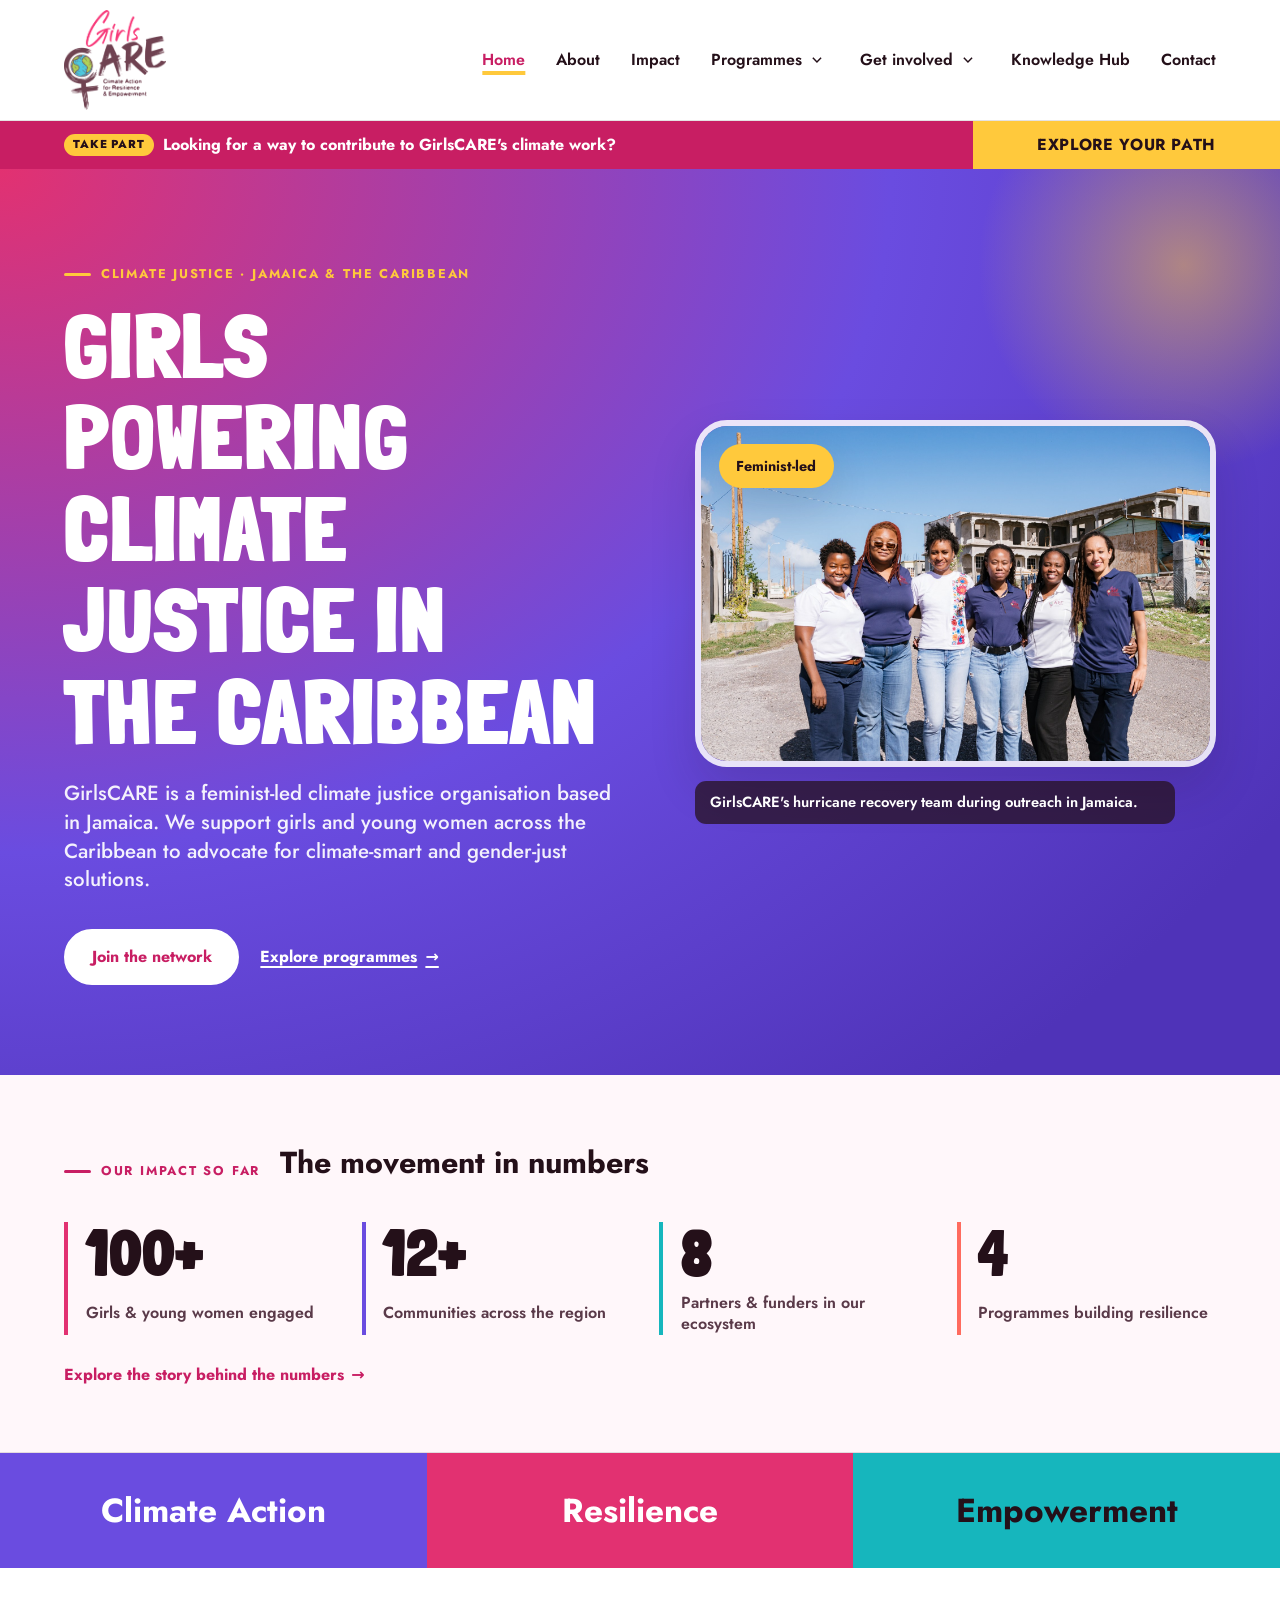
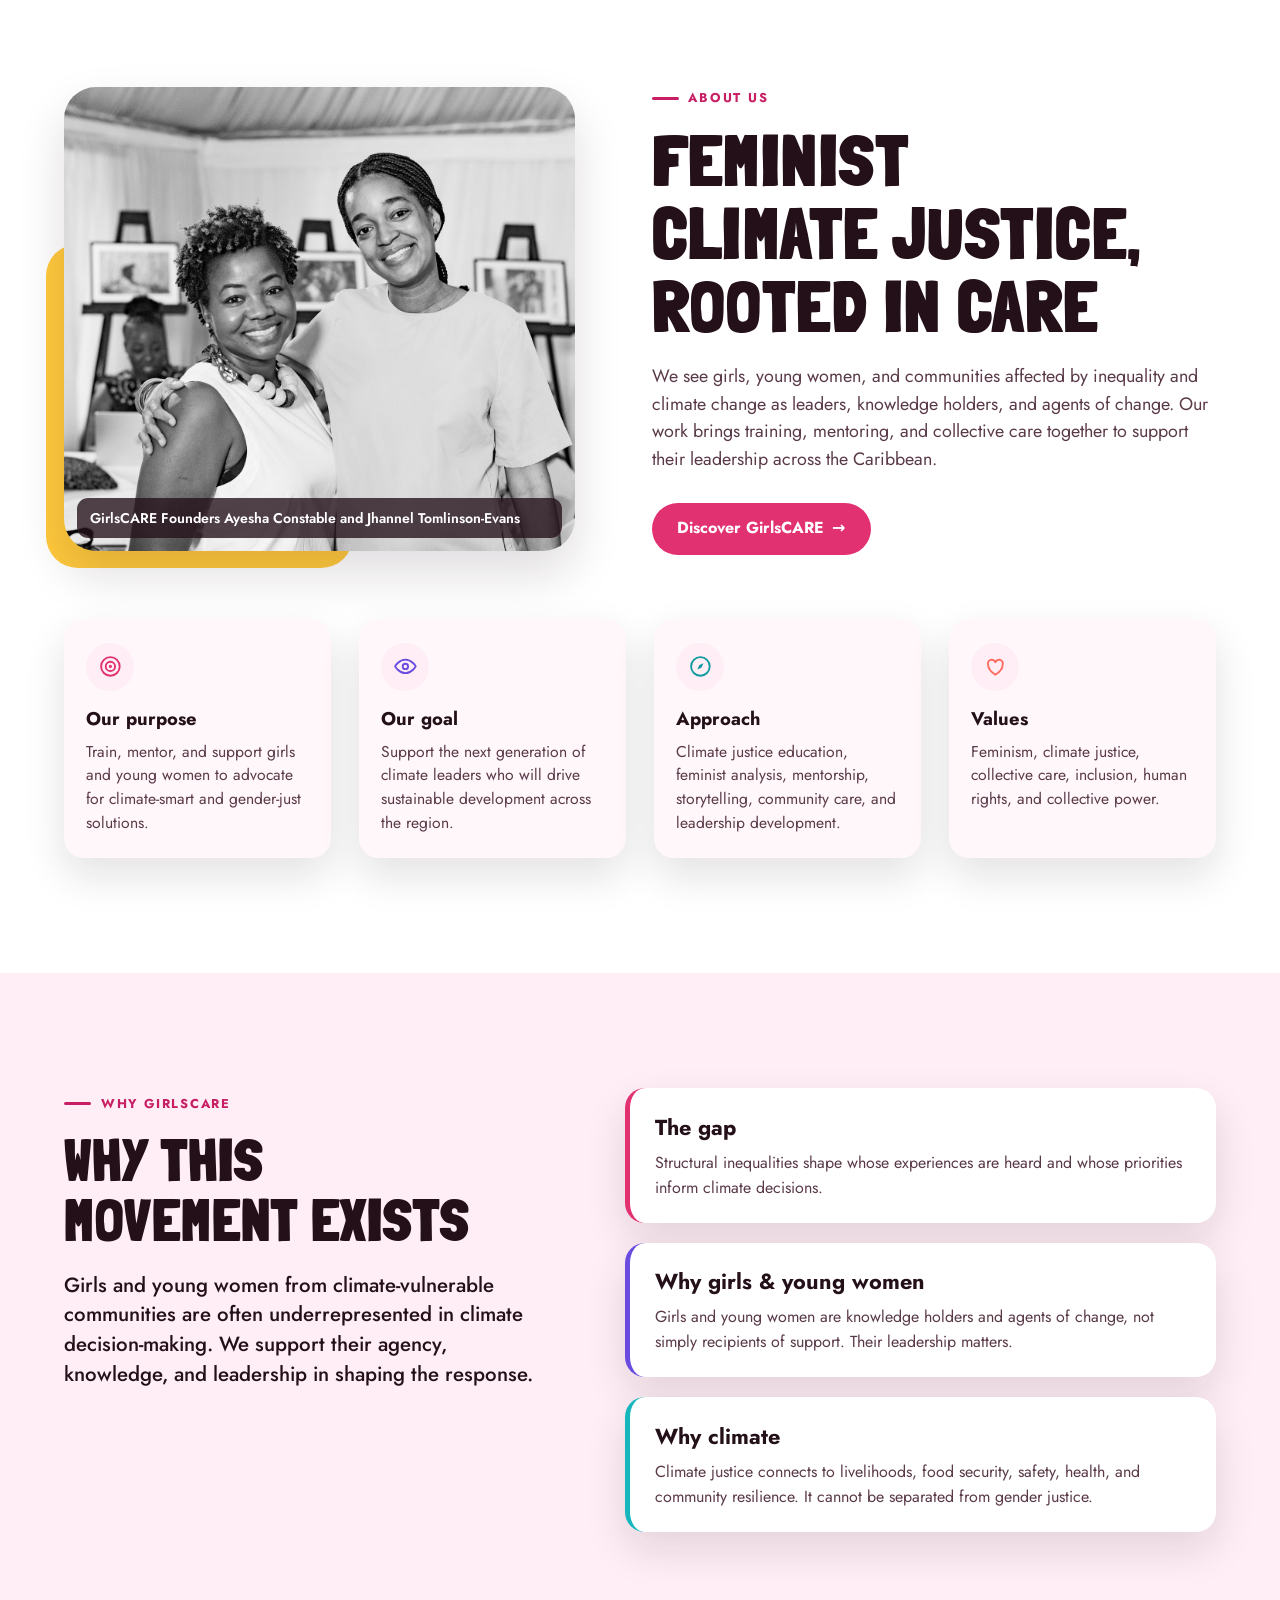
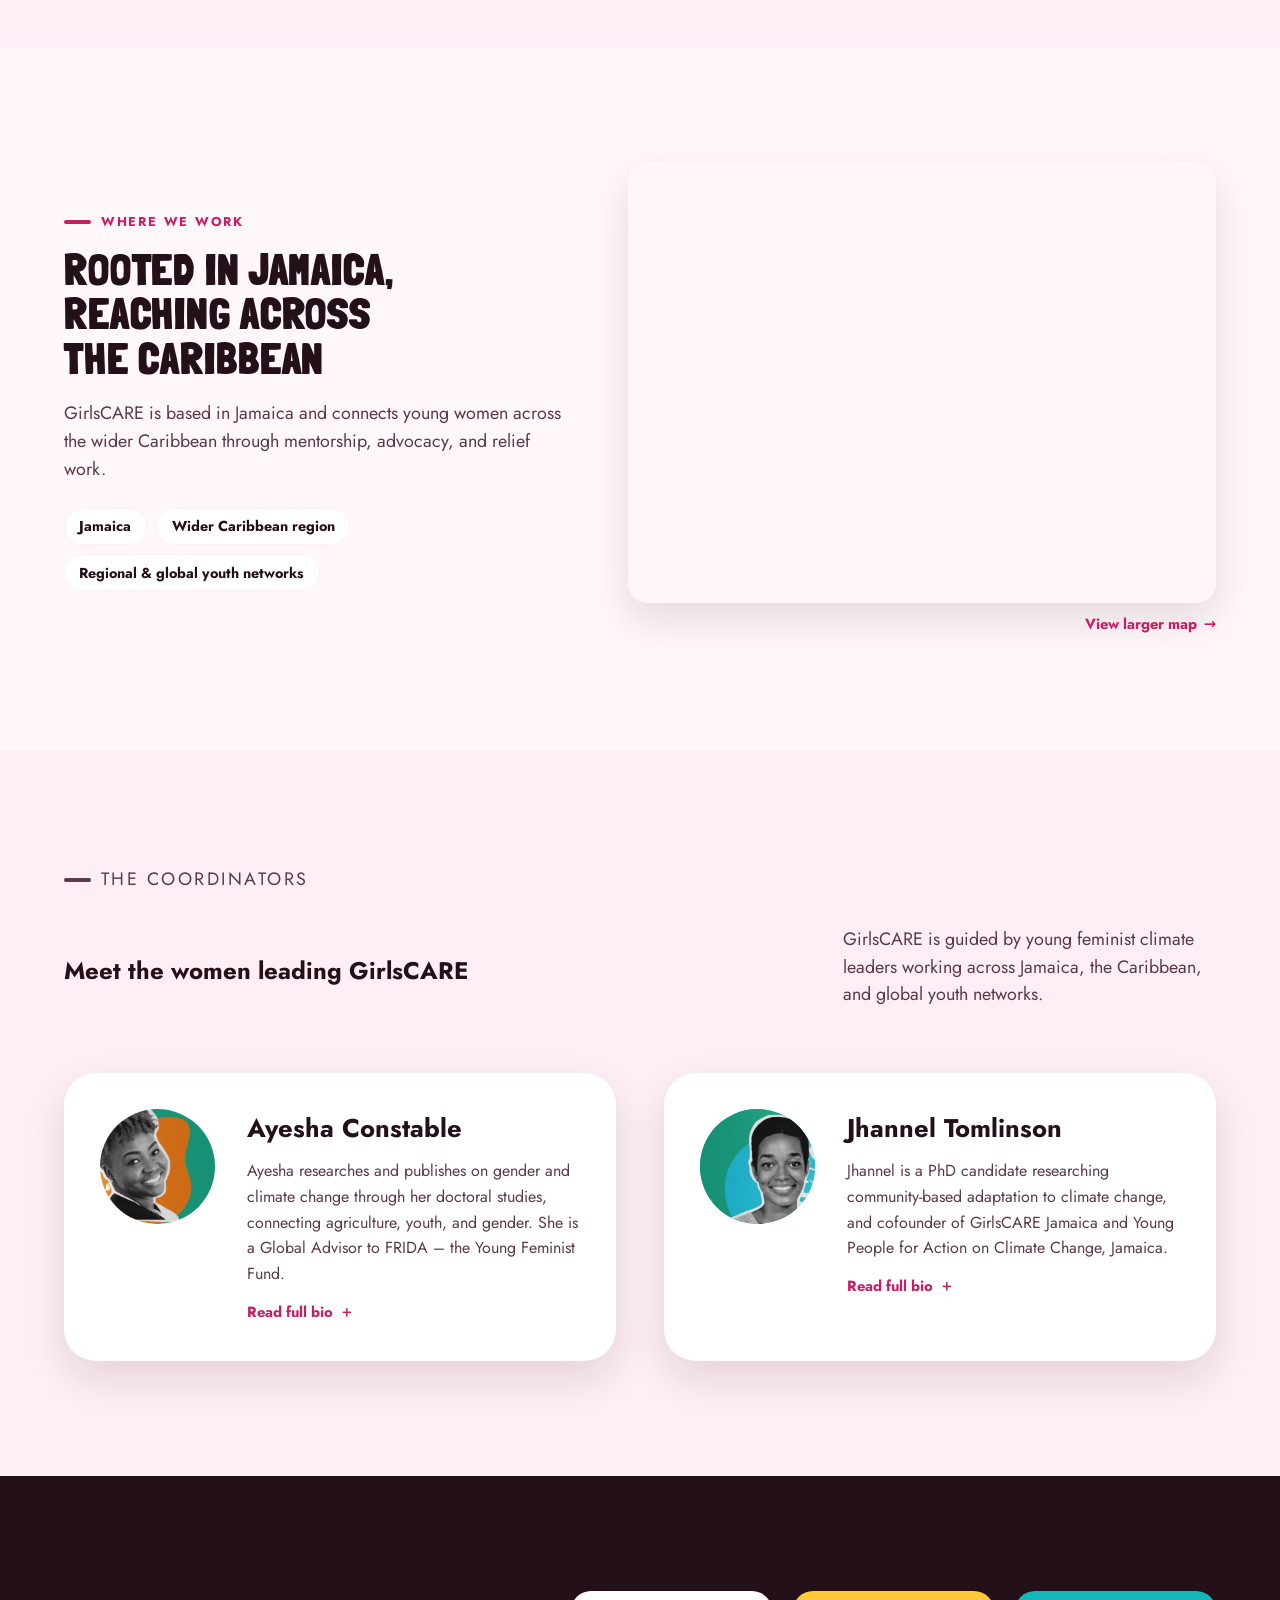
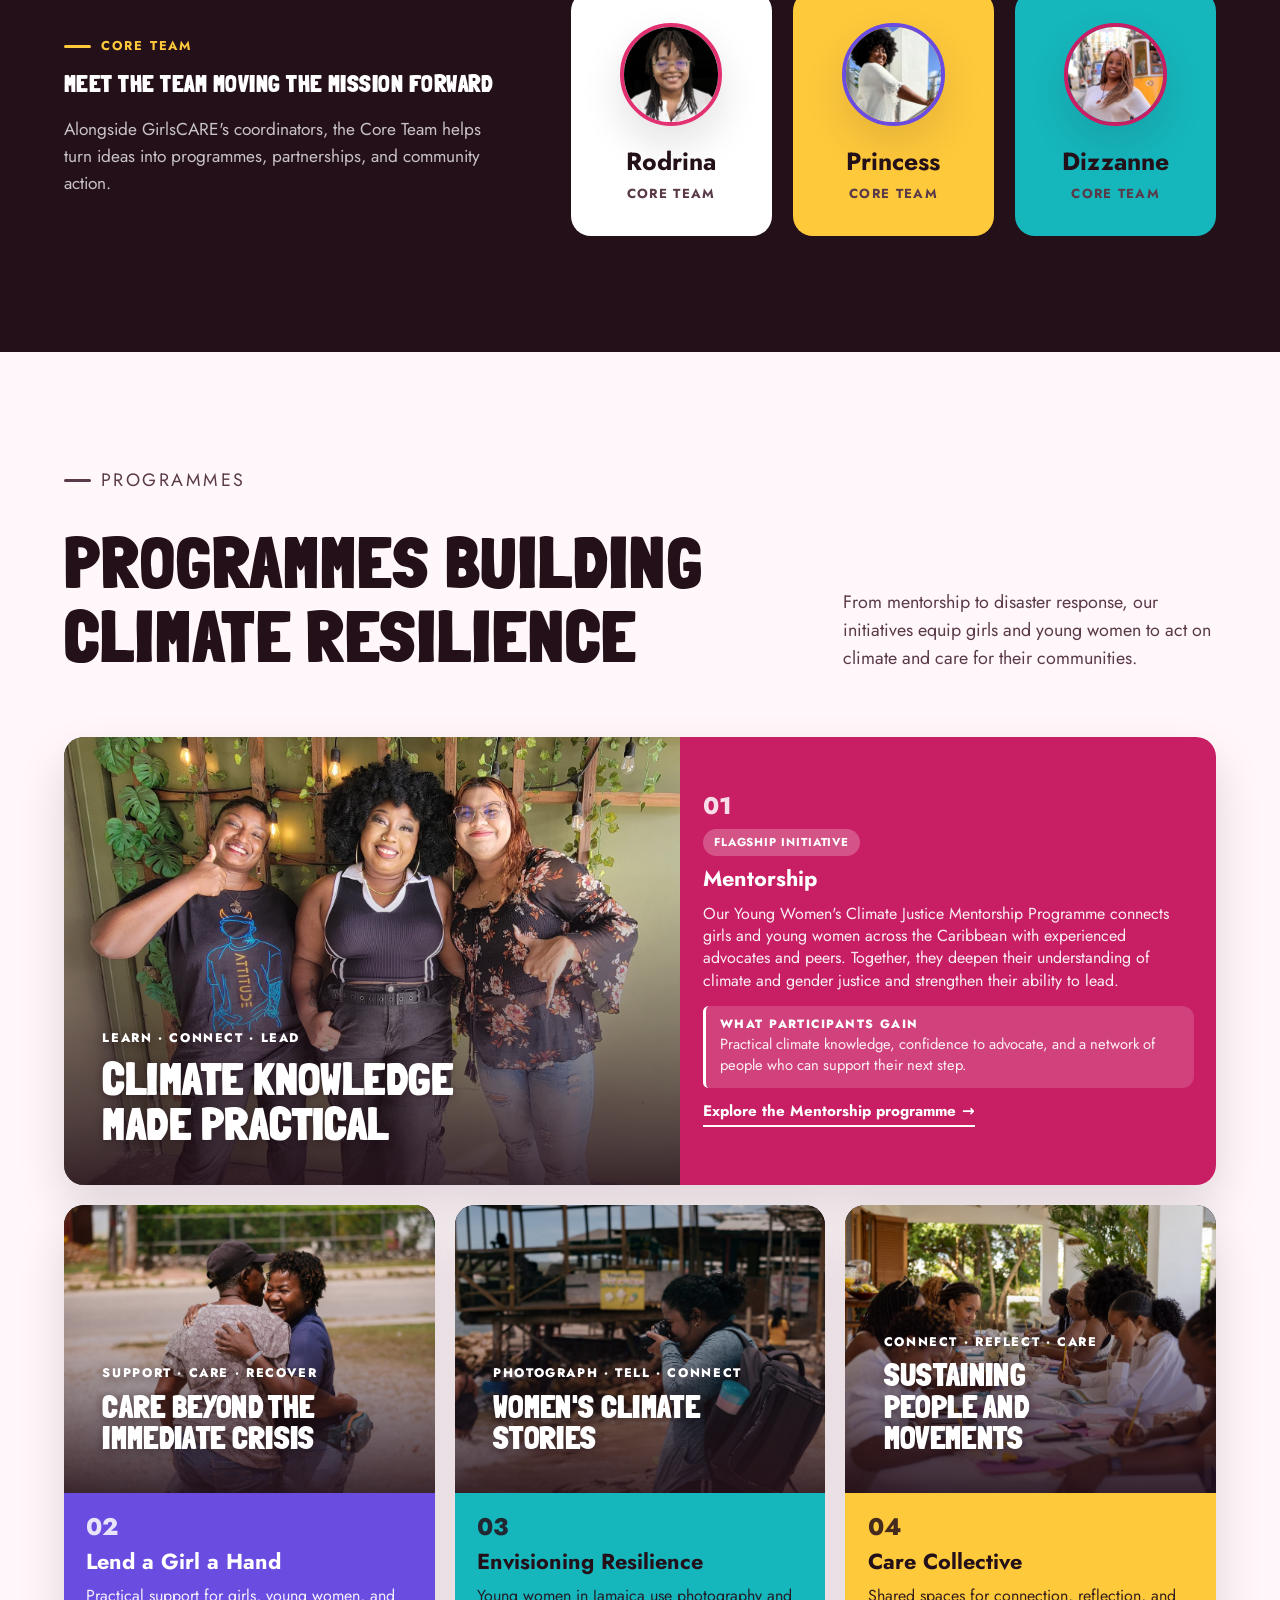
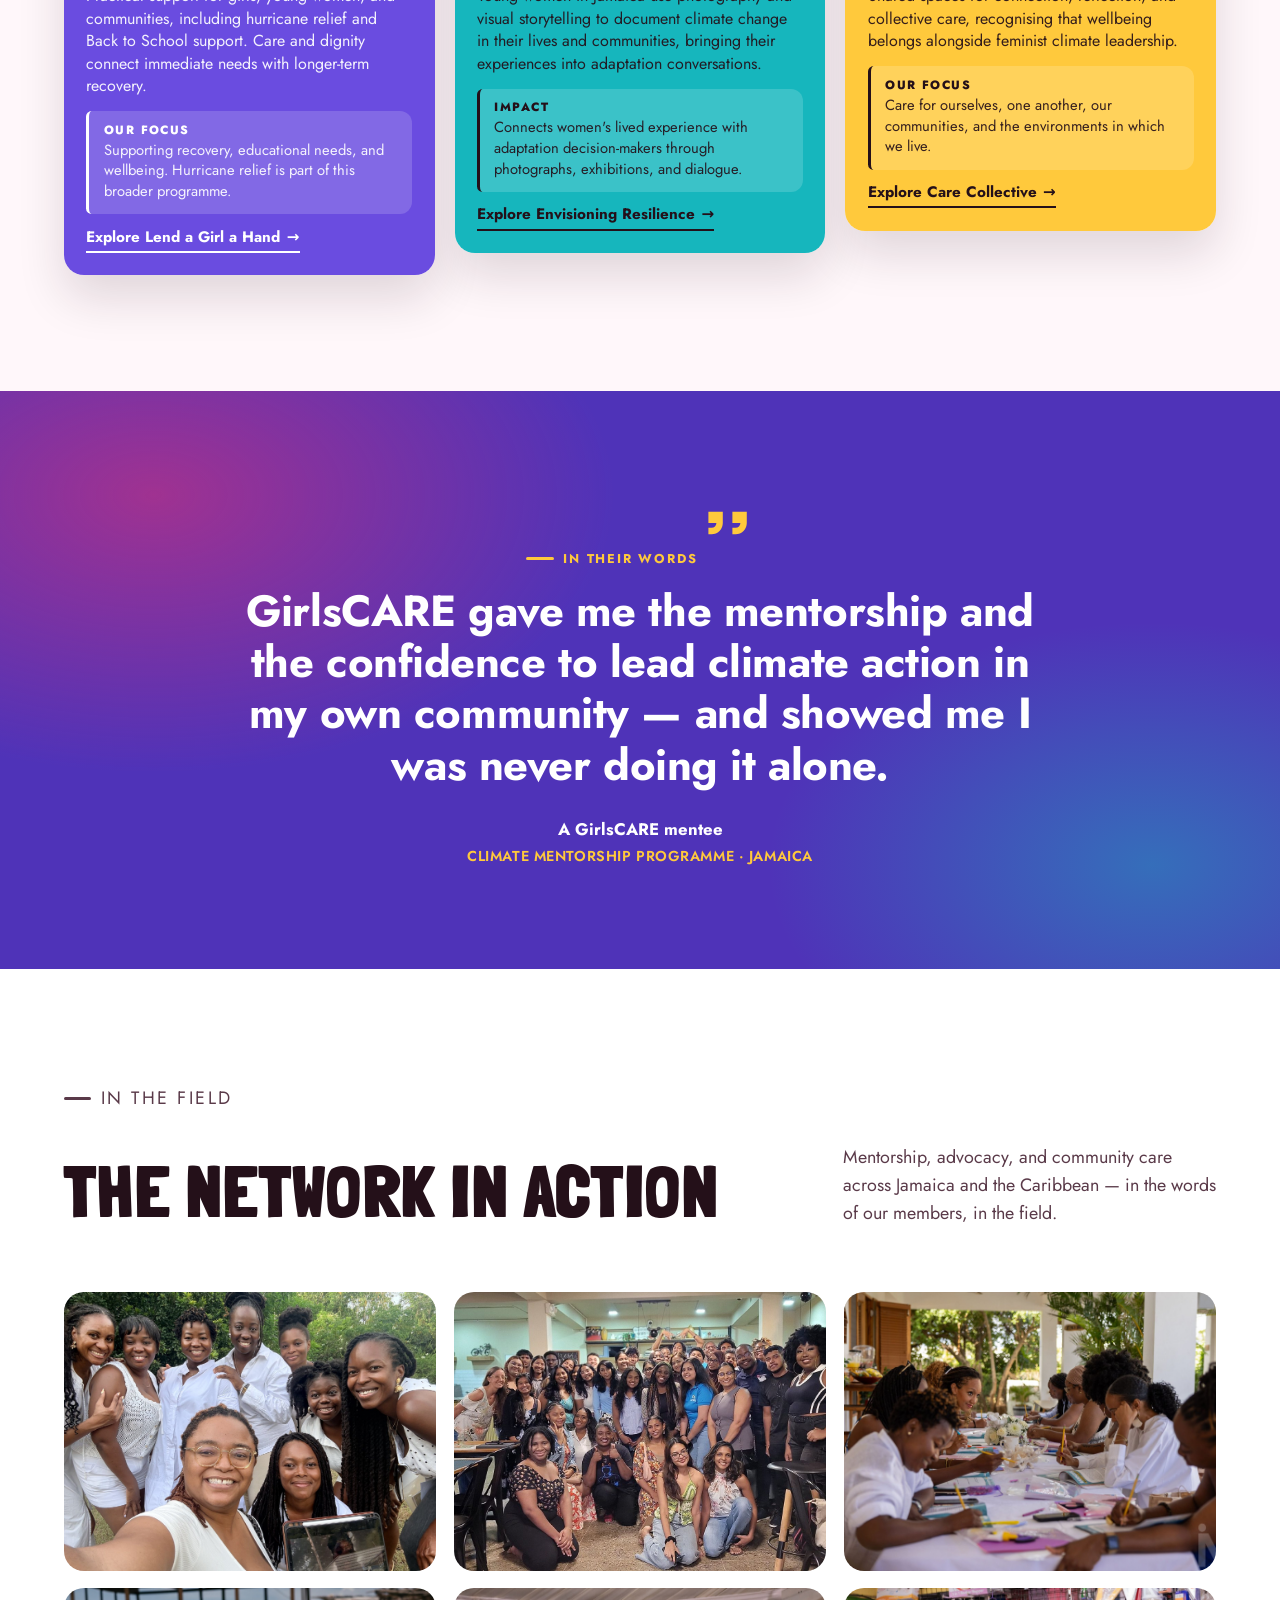
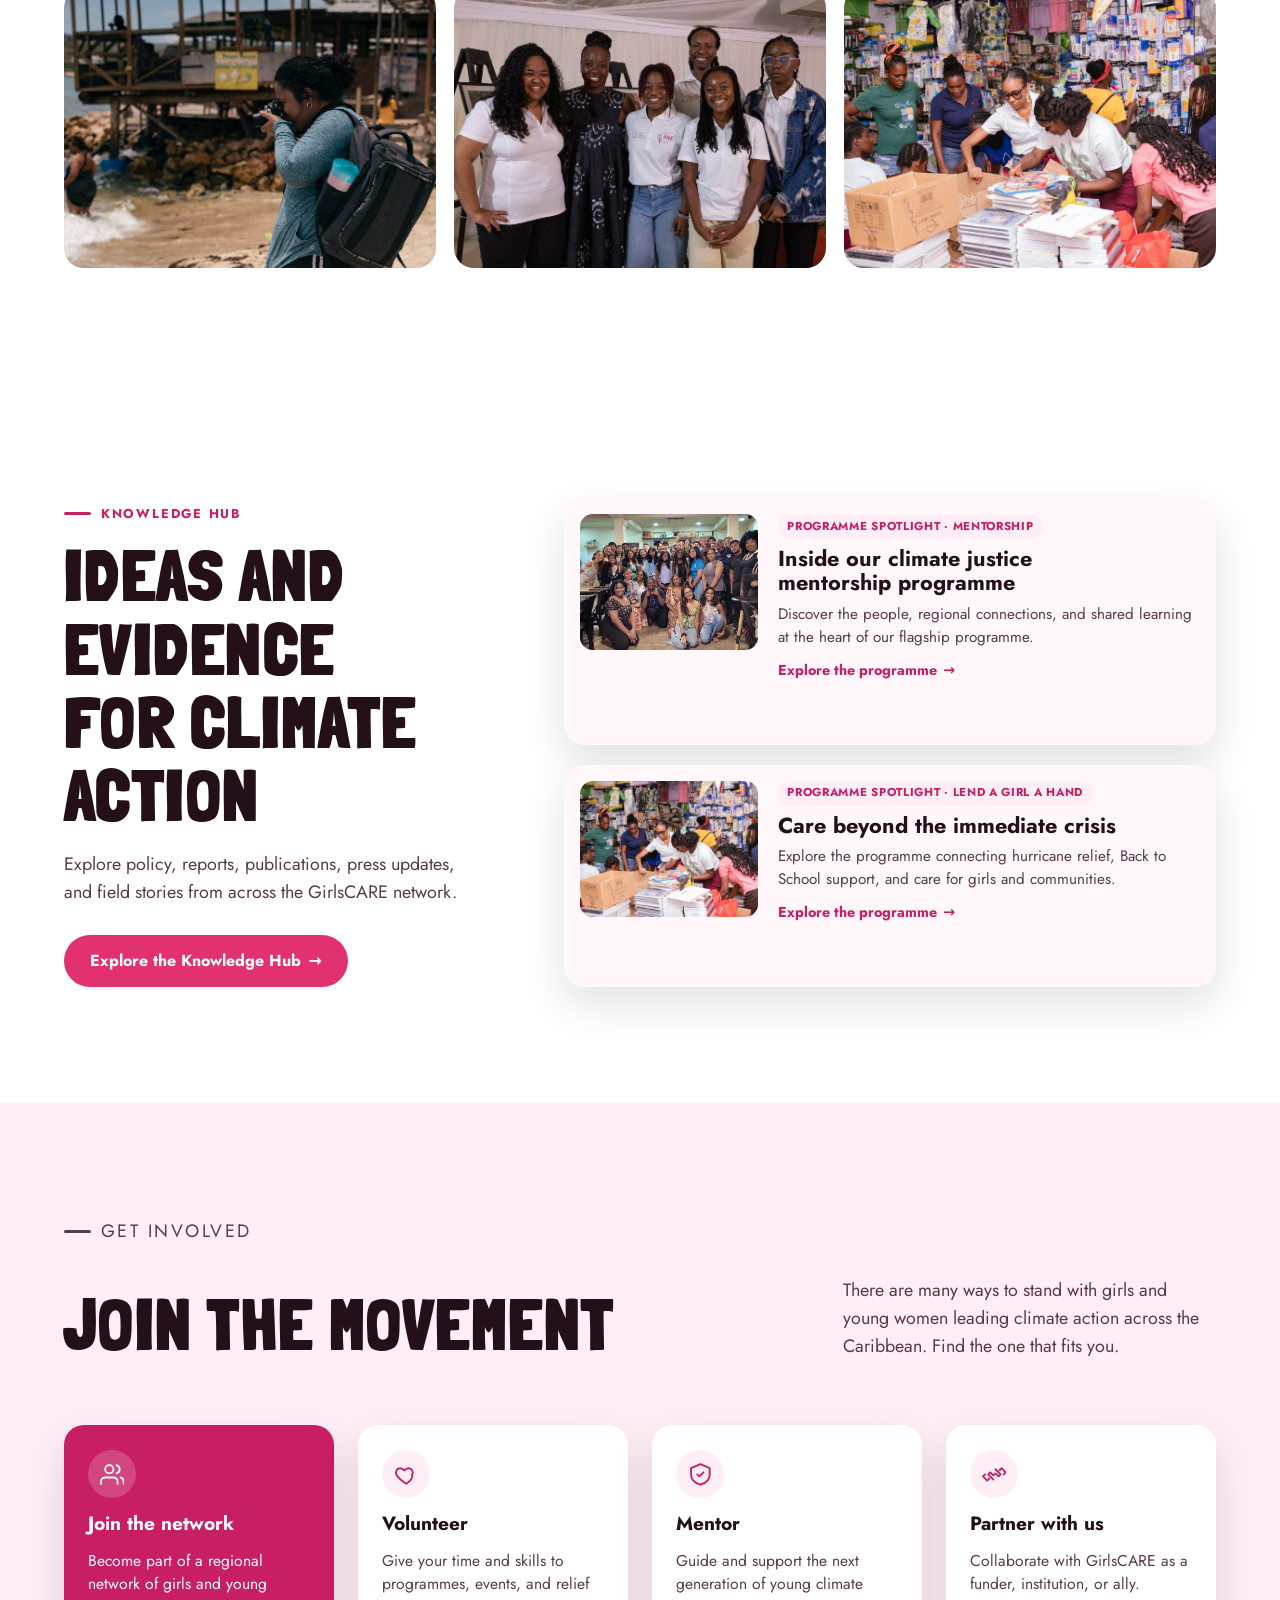
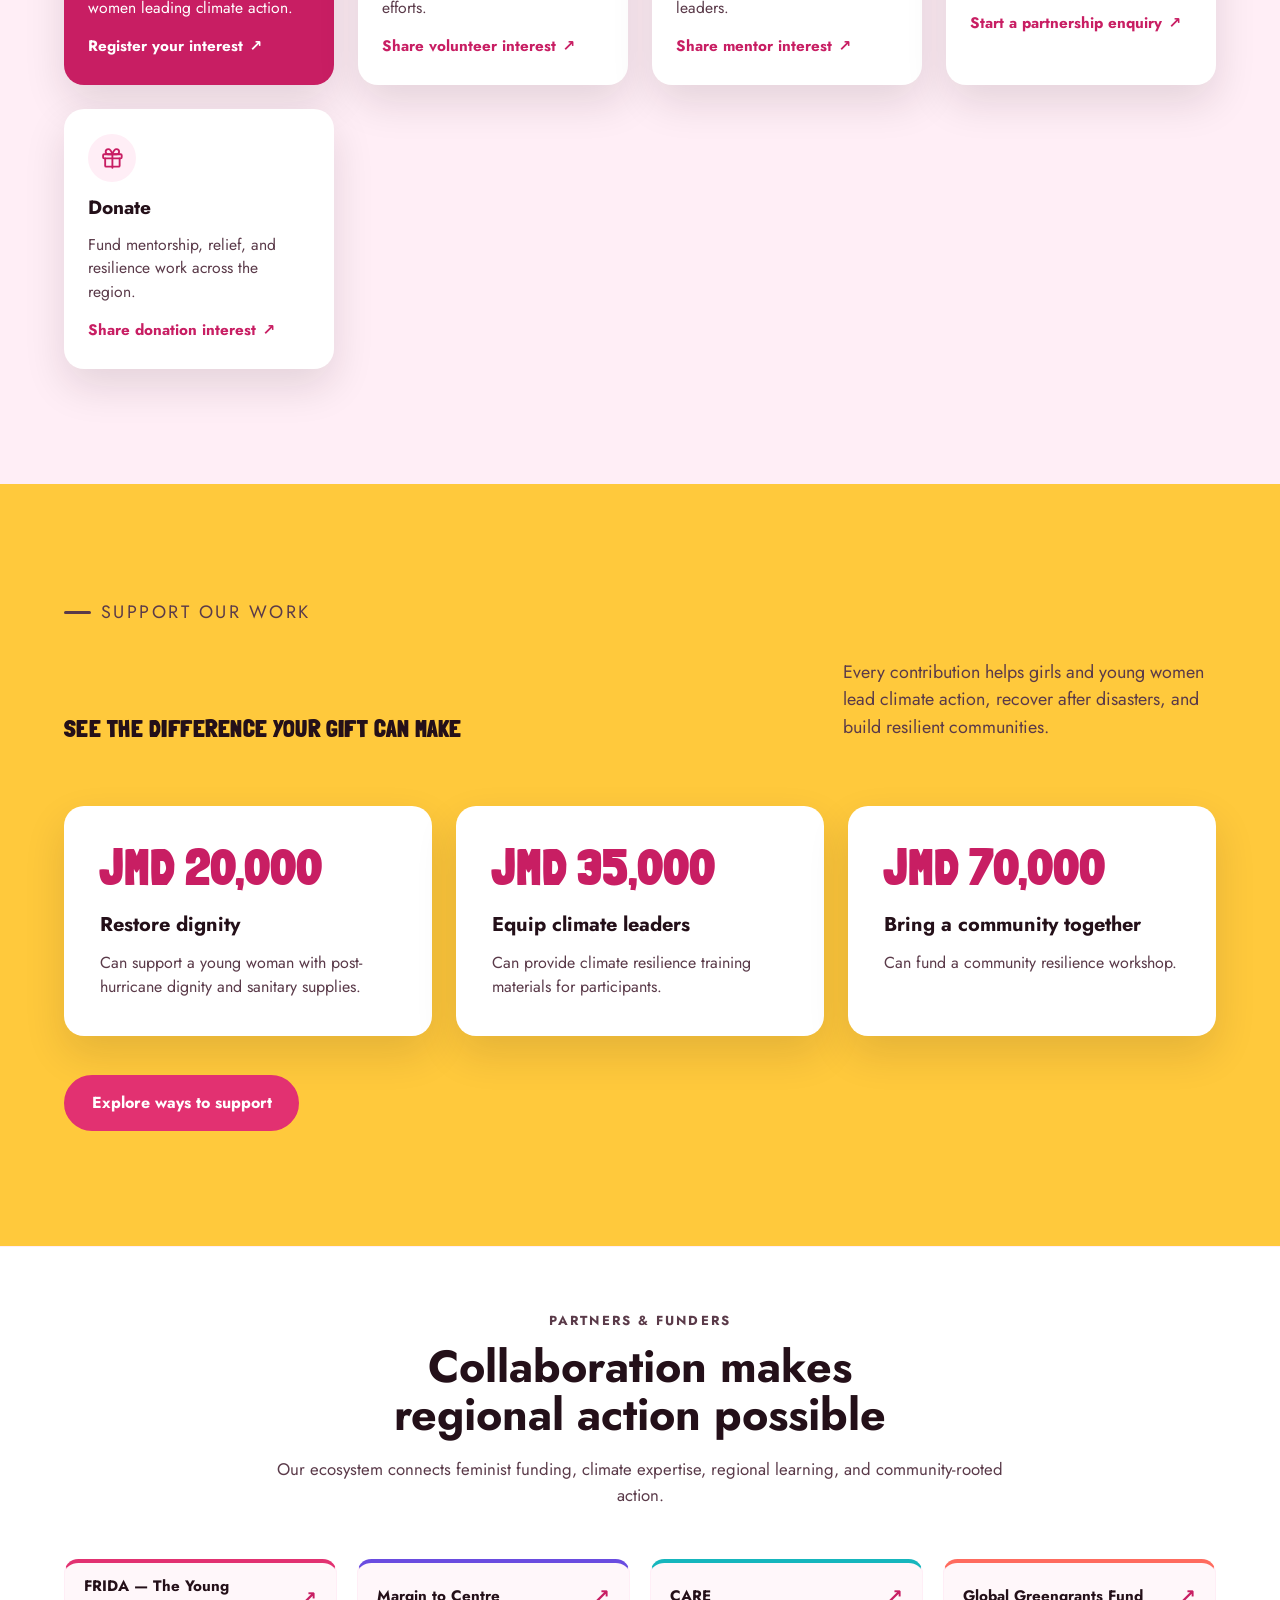
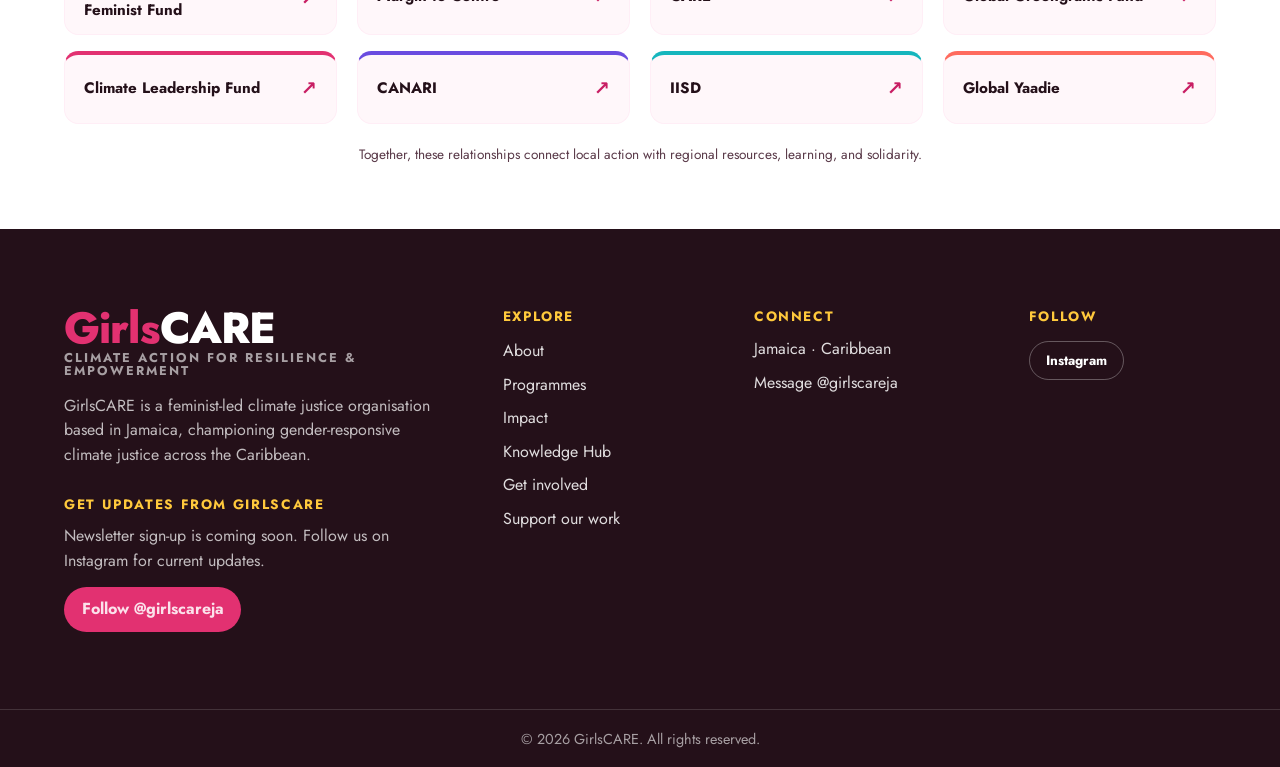
==== commit 3fd9a1ba: "Add reviewed Care Collective programme Introduce guide-backed collective care content and existing s" ====
--- a/public/index.html
+++ b/public/index.html
@@ -66,7 +66,7 @@
       type="font/ttf"
       crossorigin
     />
-    <link rel="stylesheet" href="styles.css?v=24" />
+    <link rel="stylesheet" href="styles.css?v=25" />
   </head>
   <body>
     <a class="skip-link" href="#main-content">Skip to main content</a>
@@ -106,7 +106,7 @@
               <li><a href="programmes/mentorship.html">Mentorship</a></li>
               <li><a href="programmes/lend-a-girl-a-hand.html">Lend a Girl a Hand</a></li>
               <li><a href="programmes/envisioning-resilience.html">Envisioning Resilience</a></li>
-              <li><a href="impact.html#care-collective">Care Collective</a></li>
+              <li><a href="programmes/care-collective.html">Care Collective</a></li>
             </ul>
           </li>
           <li class="nav-item--submenu">
@@ -615,23 +615,23 @@
                   loading="lazy"
                 />
                 <figcaption>
-                  <span>Connect · Share · Advocate</span>
-                  <strong>A network that acts together</strong>
+                  <span>Connect · Reflect · Care</span>
+                  <strong>Sustaining people and movements</strong>
                 </figcaption>
               </figure>
               <div class="program-card__body">
                 <span class="program-card__number">04</span>
                 <h3>Care Collective</h3>
-                <!-- DRAFT-UNVERIFIED: no source copy yet — confirm program details | original: [Insert Care Collective Program Description Here] -->
                 <p>
-                  Our peer network connecting young women across the region for
-                  solidarity, knowledge-sharing, and collective climate advocacy.
+                  Shared spaces for connection, reflection, and collective
+                  care, recognising that wellbeing belongs alongside
+                  feminist climate leadership.
                 </p>
                 <div class="program-card__impact">
-                  <span>Impact</span>
-                  <p>Strengthens regional solidarity, knowledge-sharing, and collective climate advocacy among young women.</p>
+                  <span>Our focus</span>
+                  <p>Care for ourselves, one another, our communities, and the environments in which we live.</p>
                 </div>
-                <a class="program-card__more" href="impact.html#care-collective">See the impact <span aria-hidden="true">→</span></a>
+                <a class="program-card__more" href="programmes/care-collective.html">Explore Care Collective <span aria-hidden="true">→</span></a>
               </div>
             </article>
           </div>
--- a/public/styles.css
+++ b/public/styles.css
@@ -2607,7 +2607,7 @@
 
 .knowledge-stories__grid {
   display: grid;
-  grid-template-columns: repeat(auto-fit, minmax(min(100%, 20rem), 1fr));
+  grid-template-columns: repeat(auto-fit, minmax(min(100%, 32rem), 1fr));
   gap: clamp(1rem, 2.5vw, 2rem);
 }
 
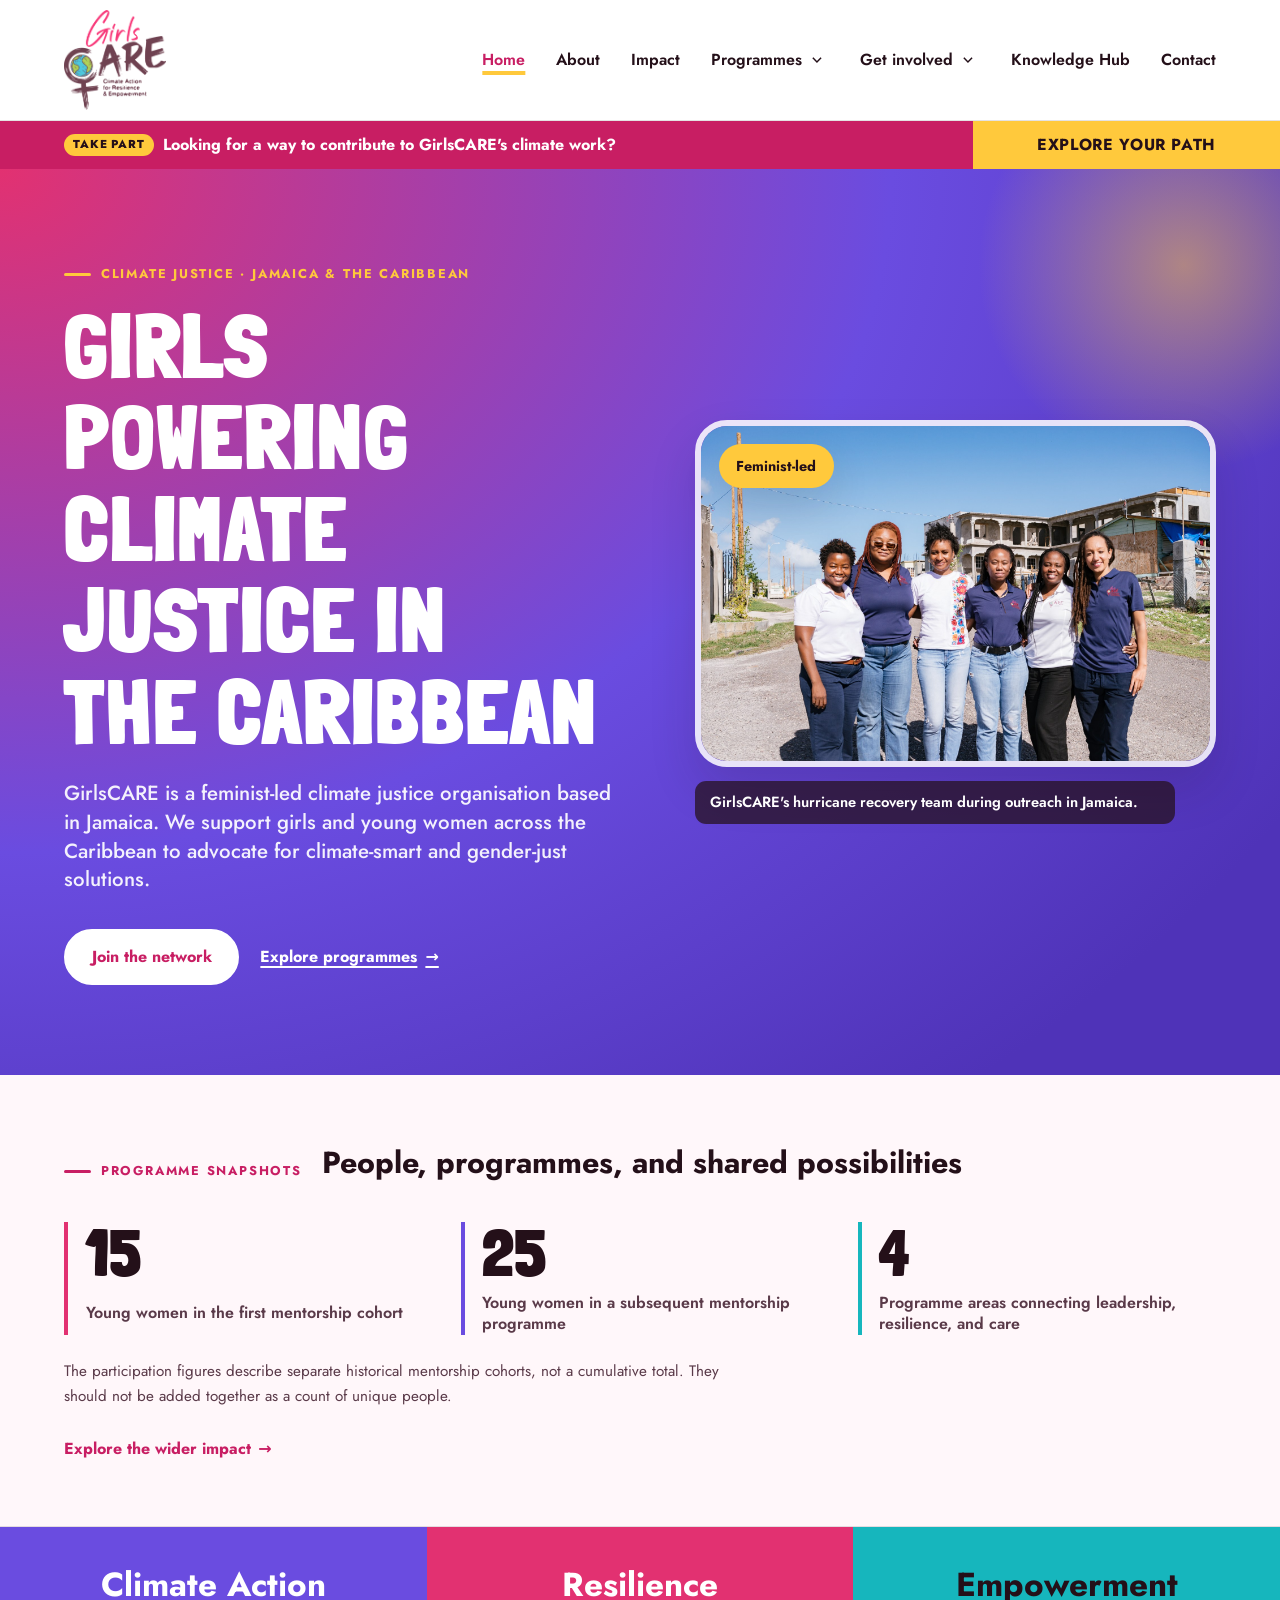
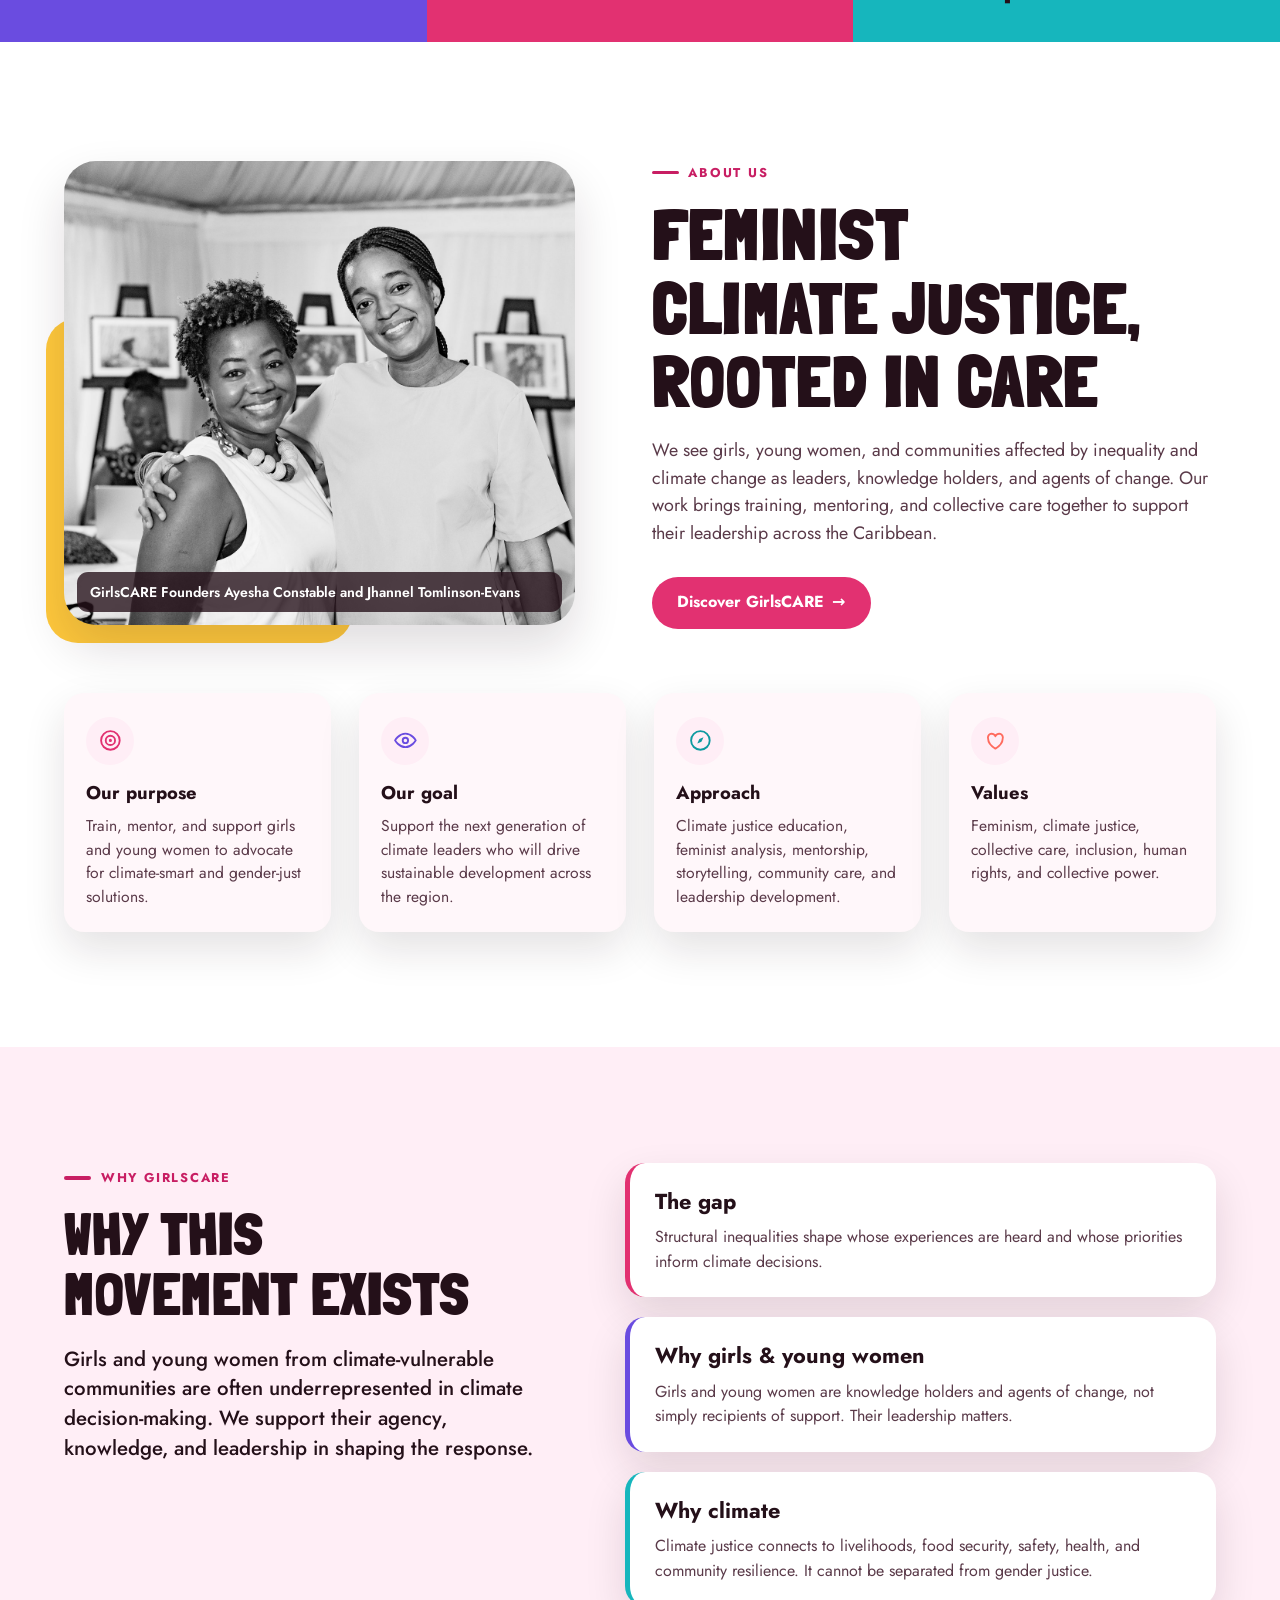
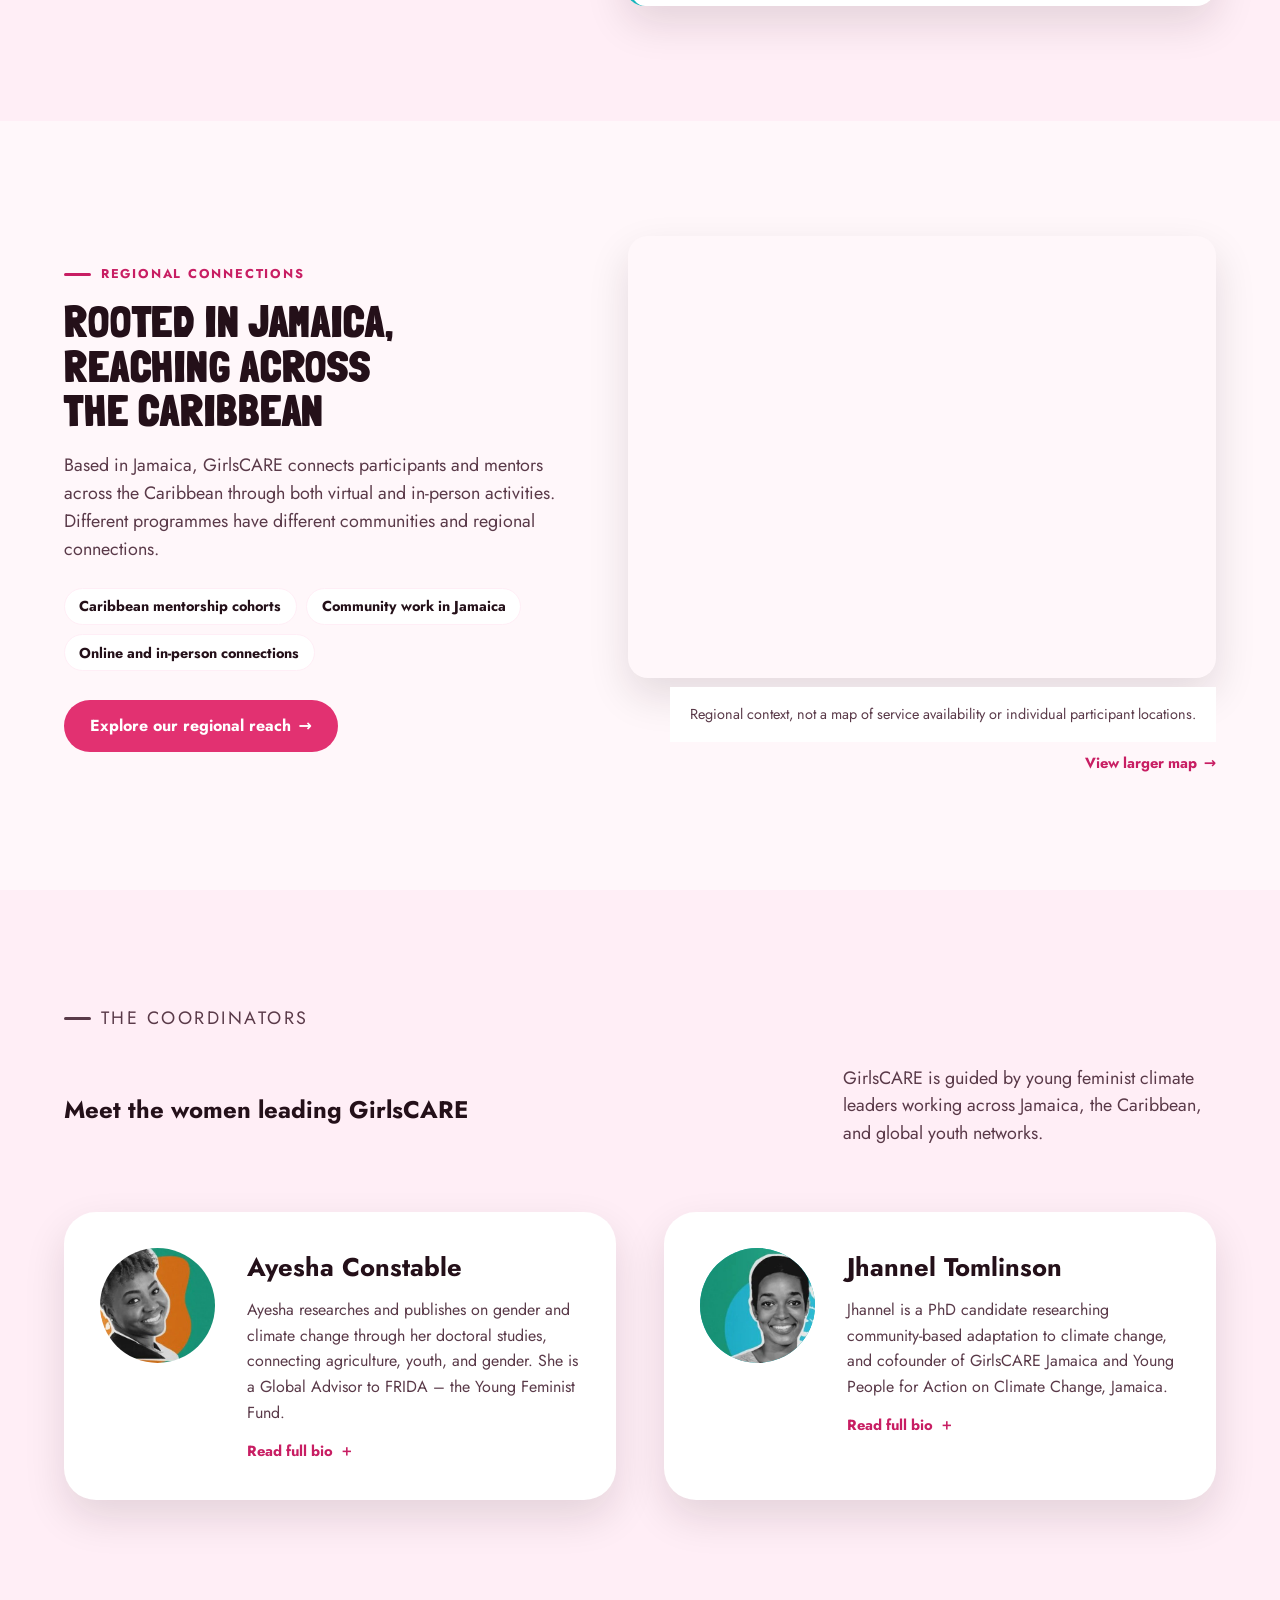
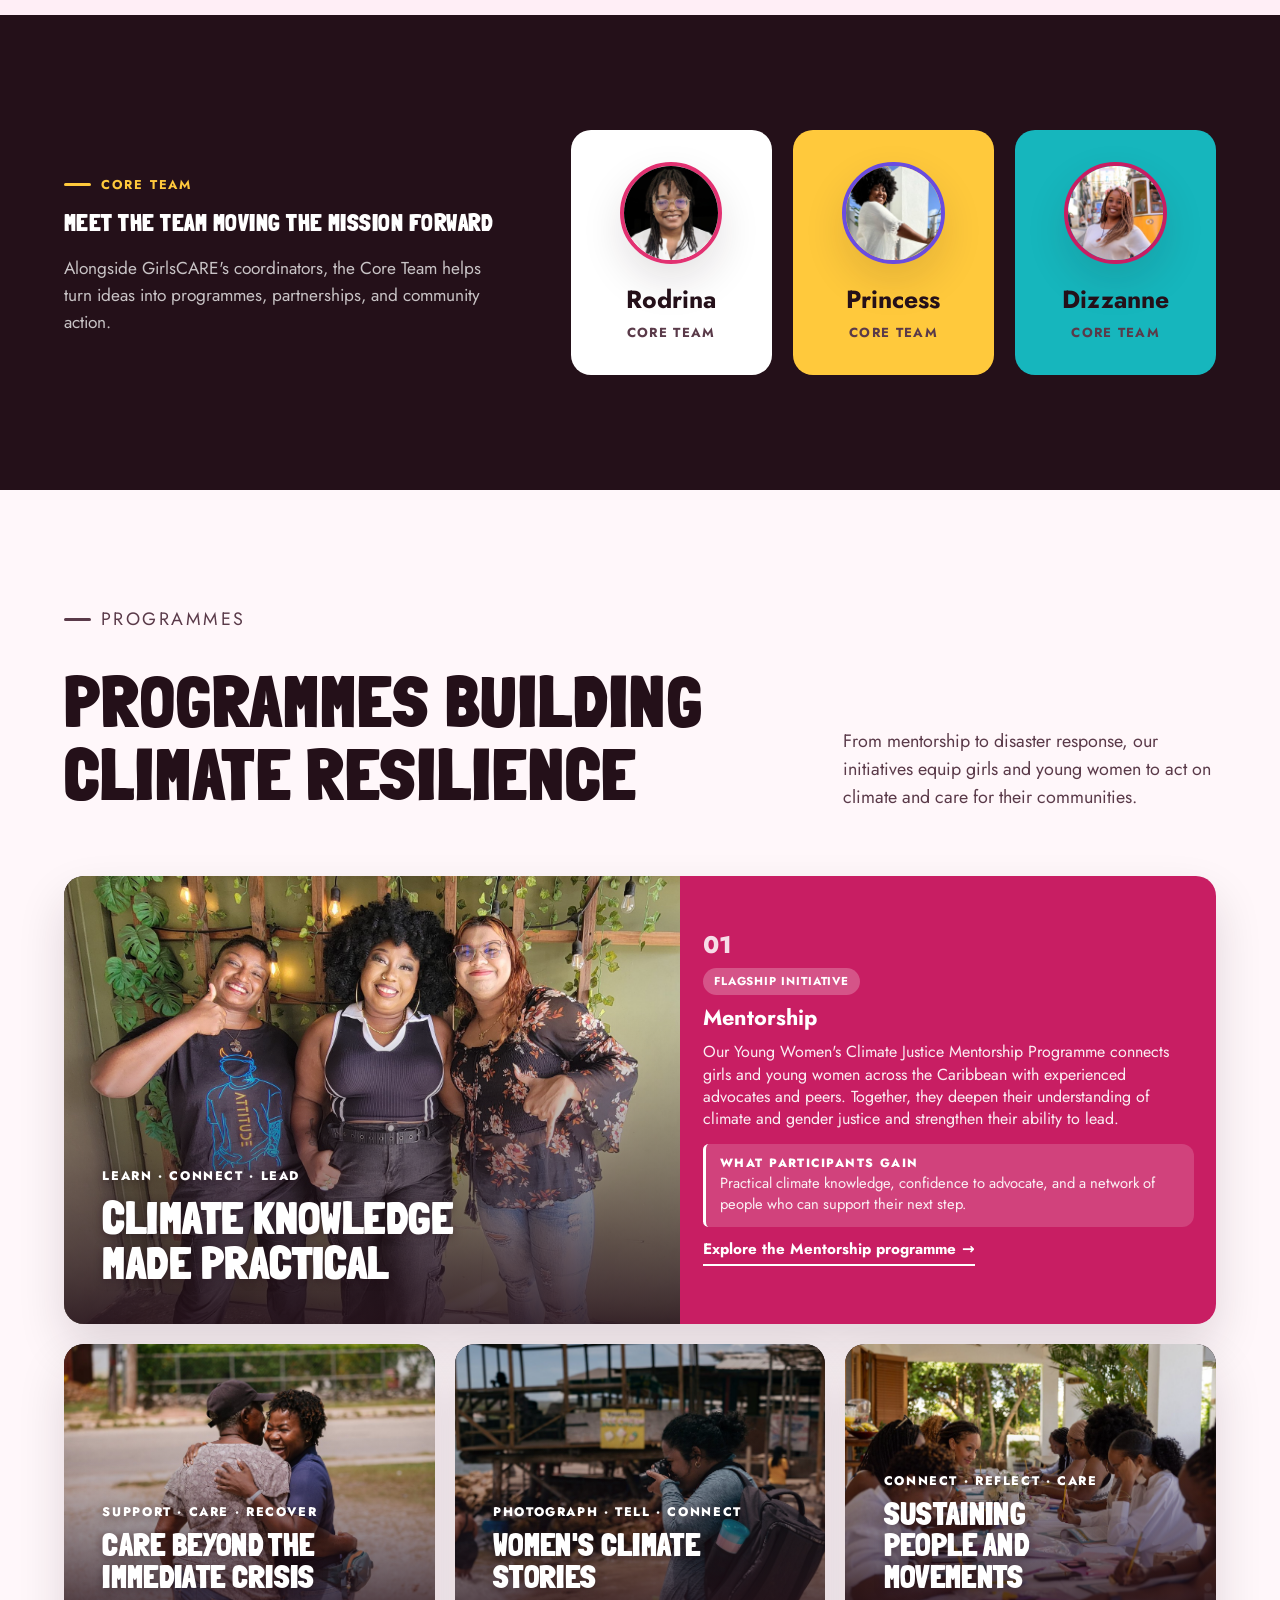
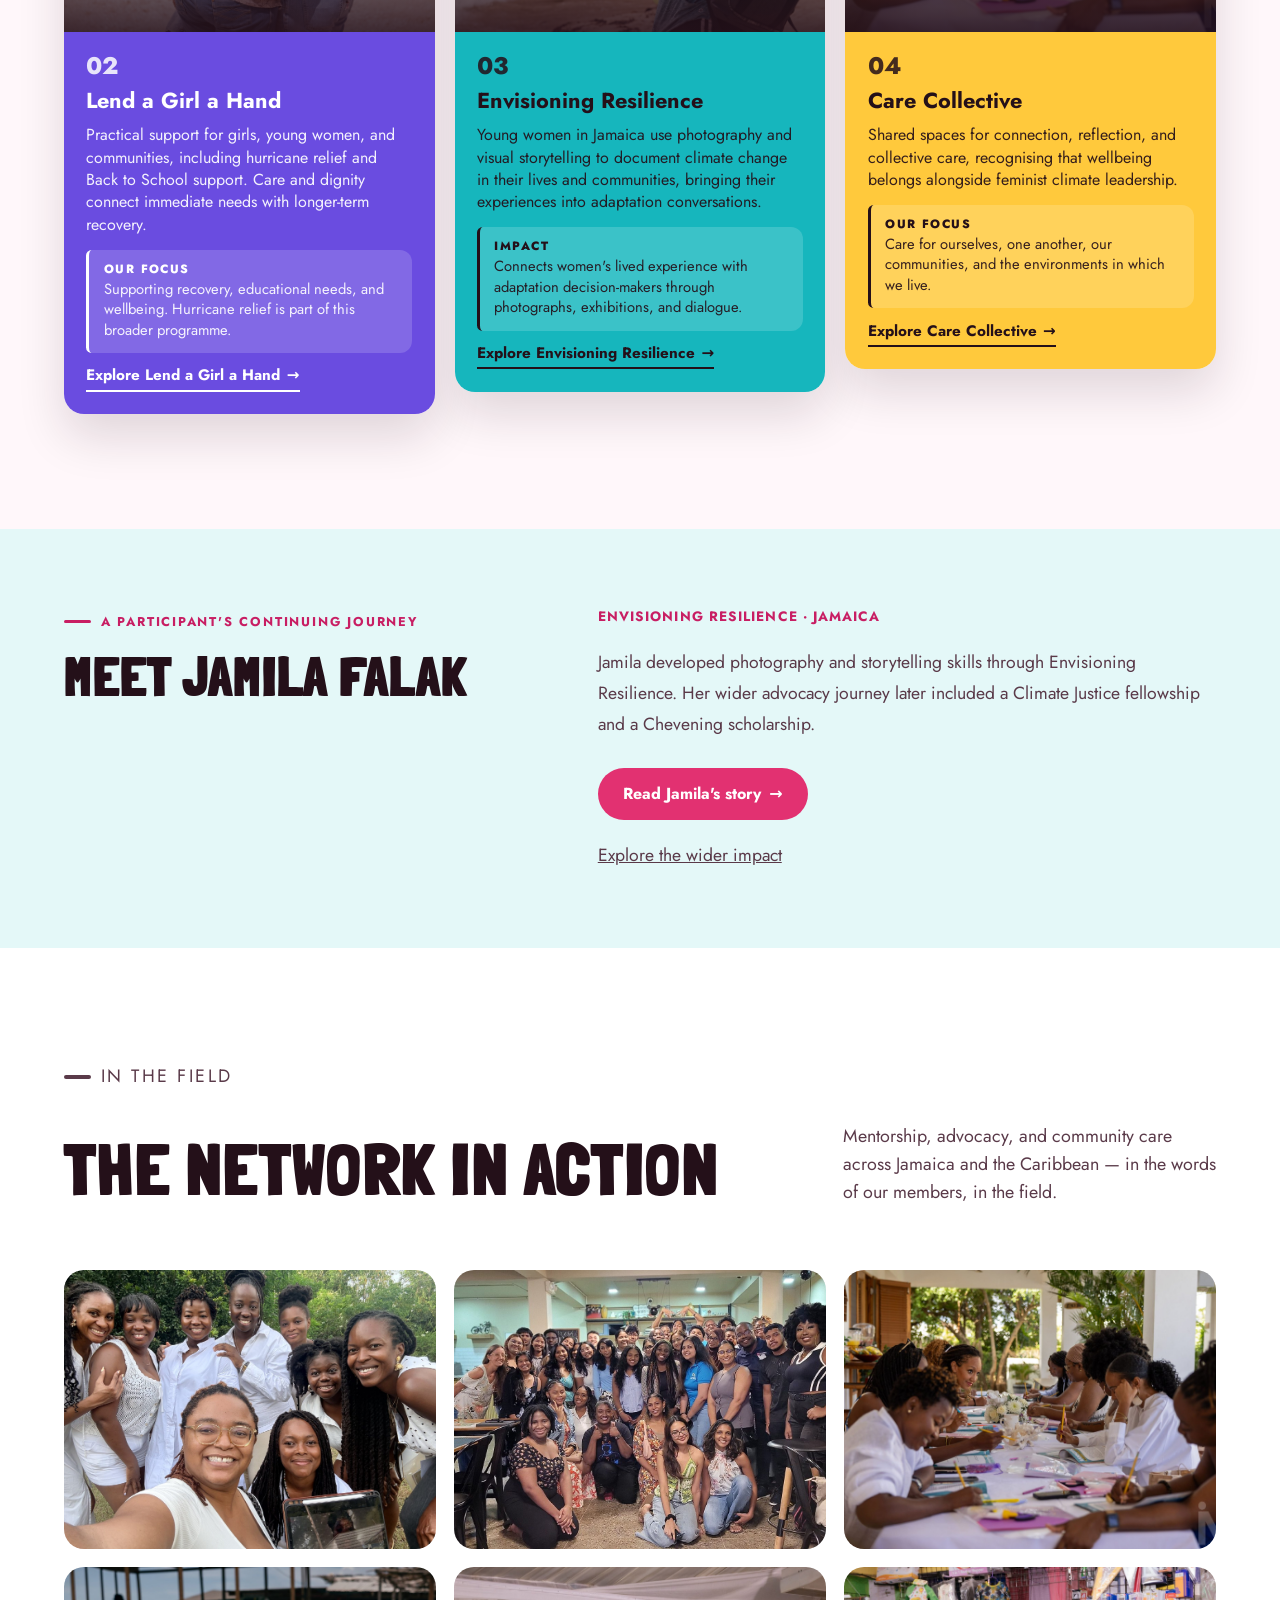
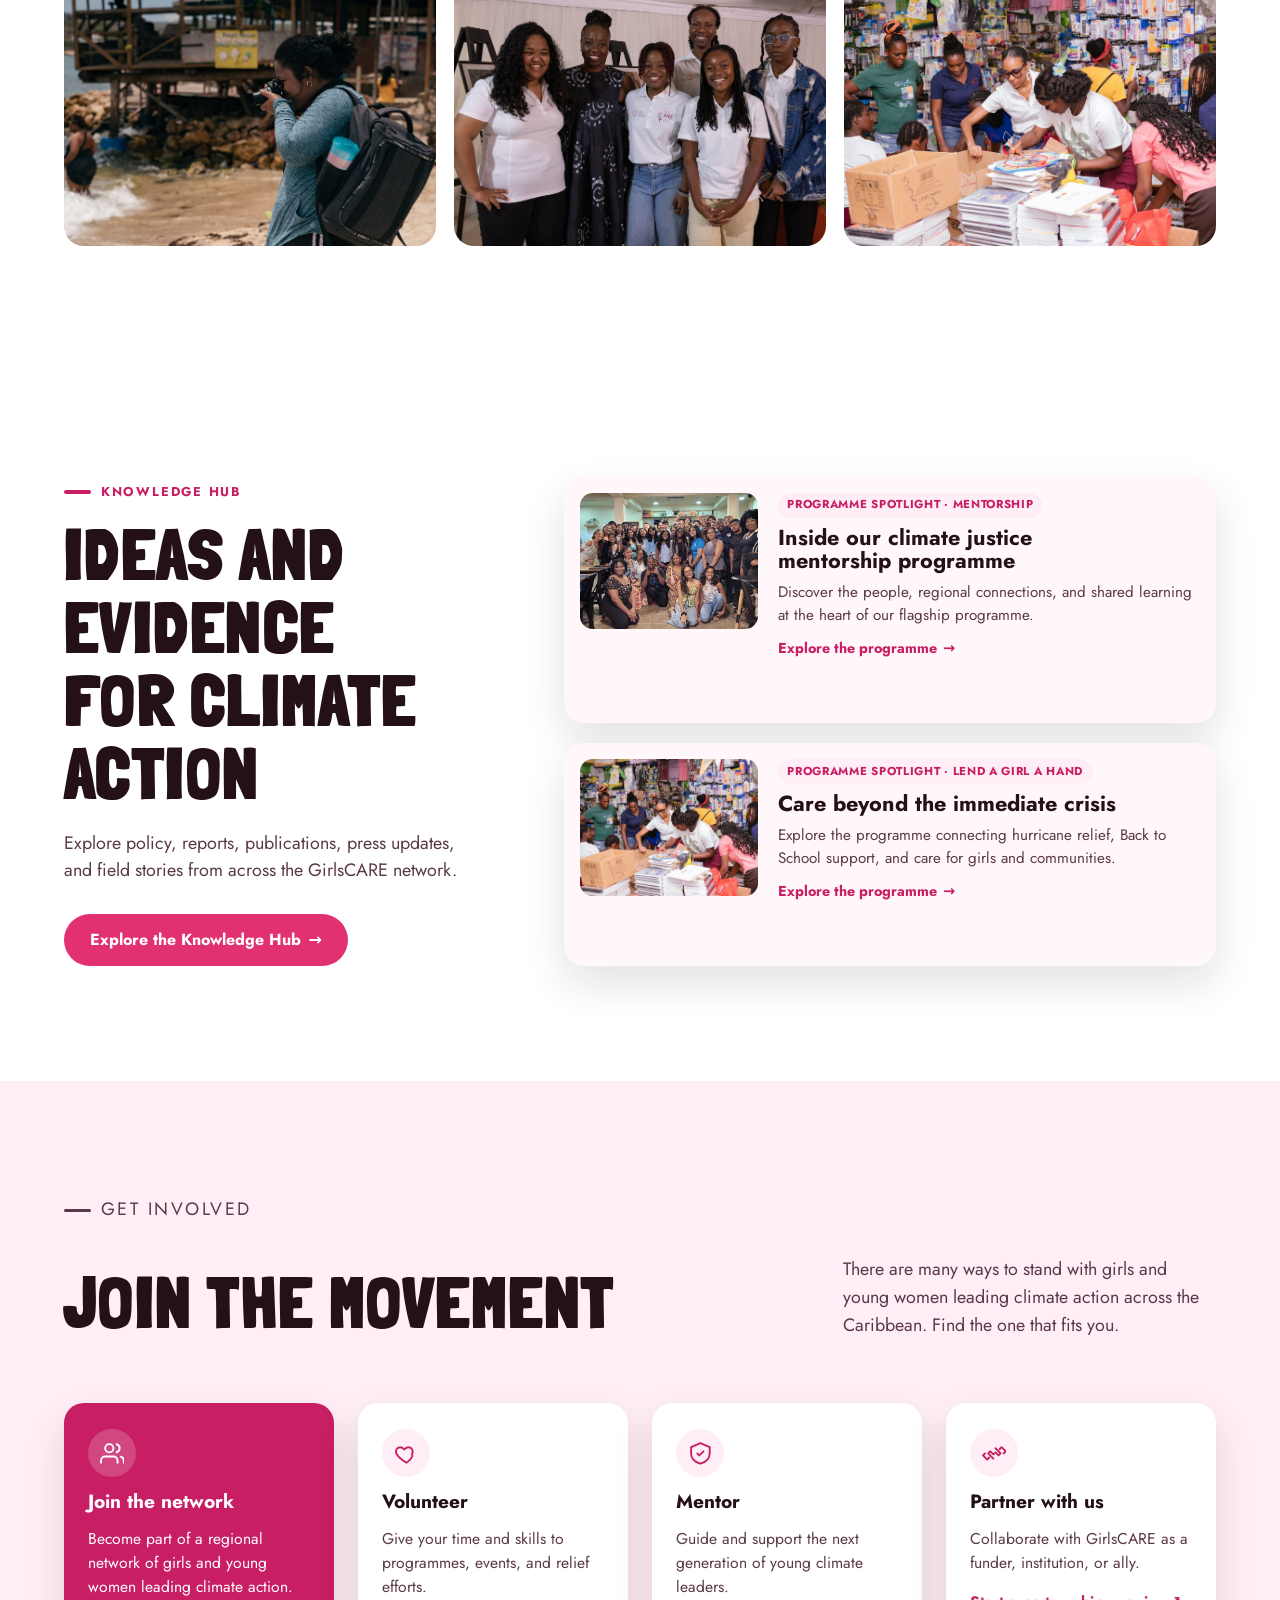
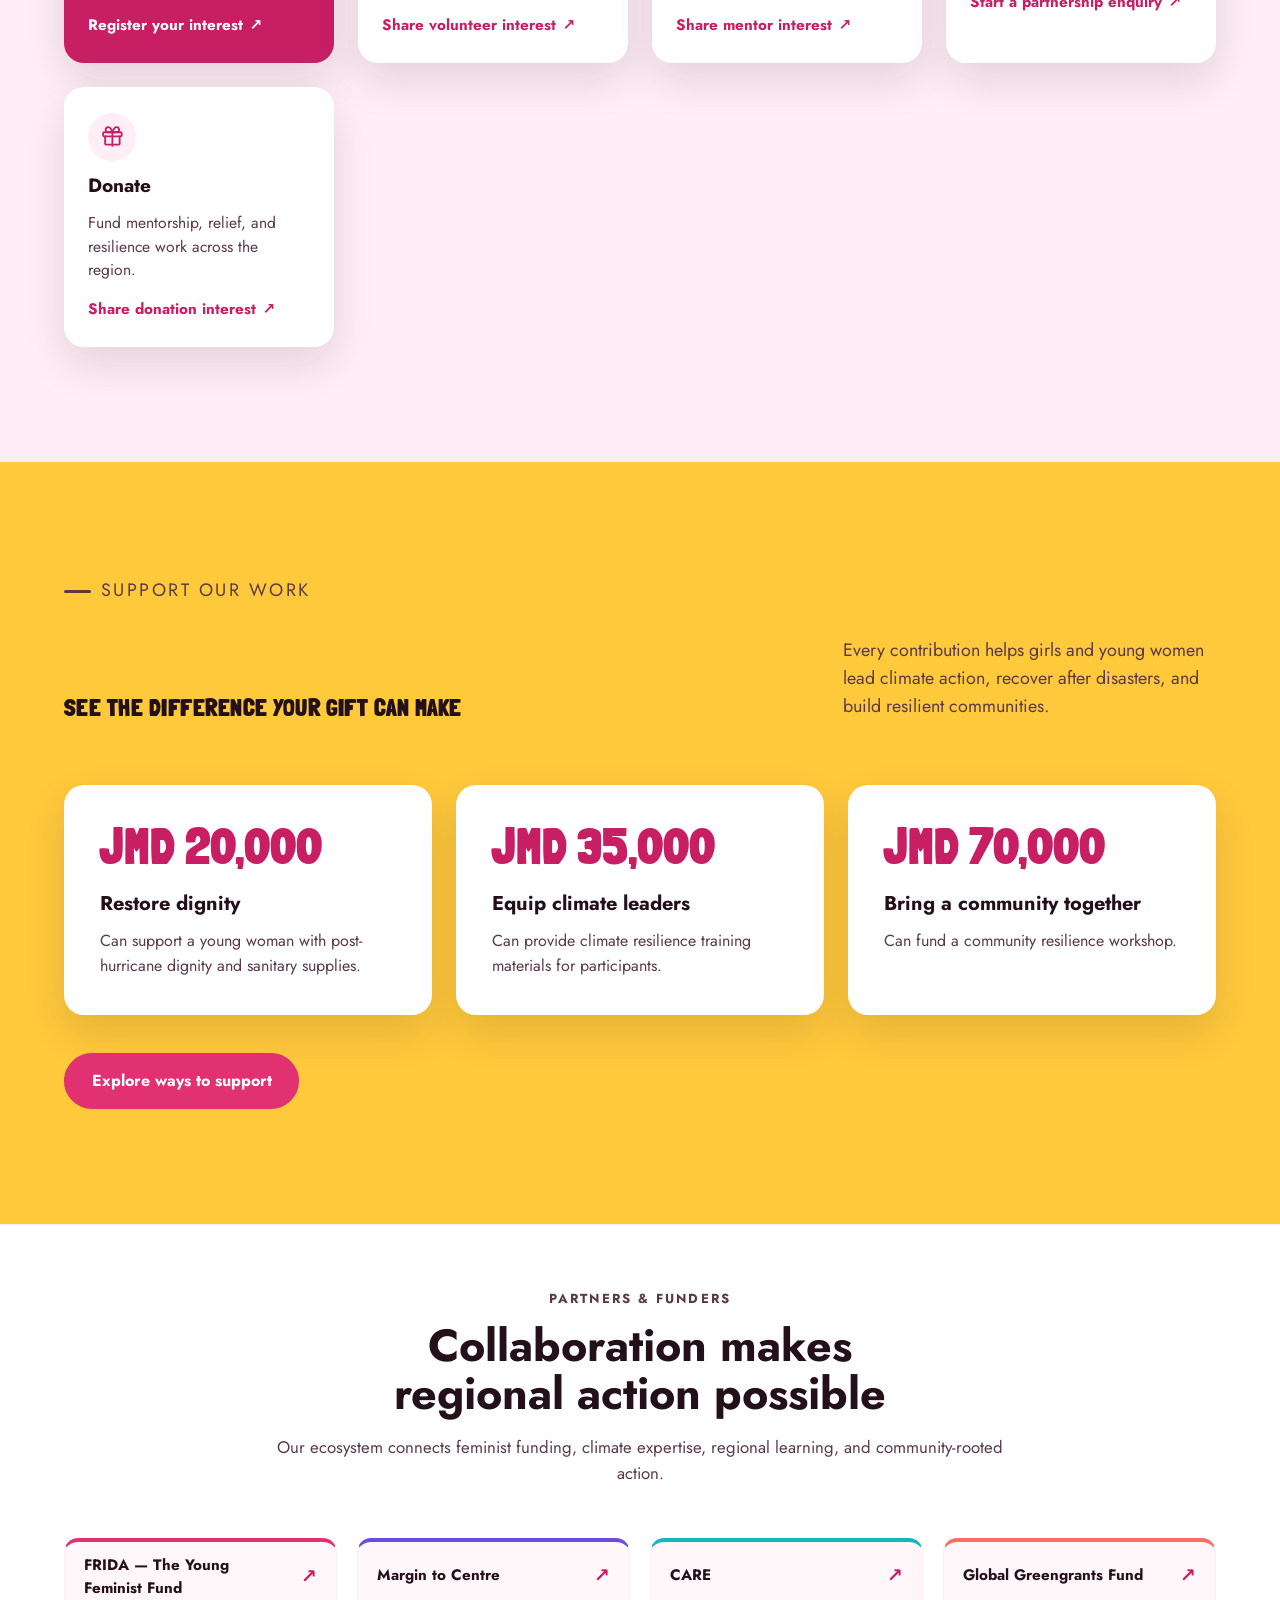
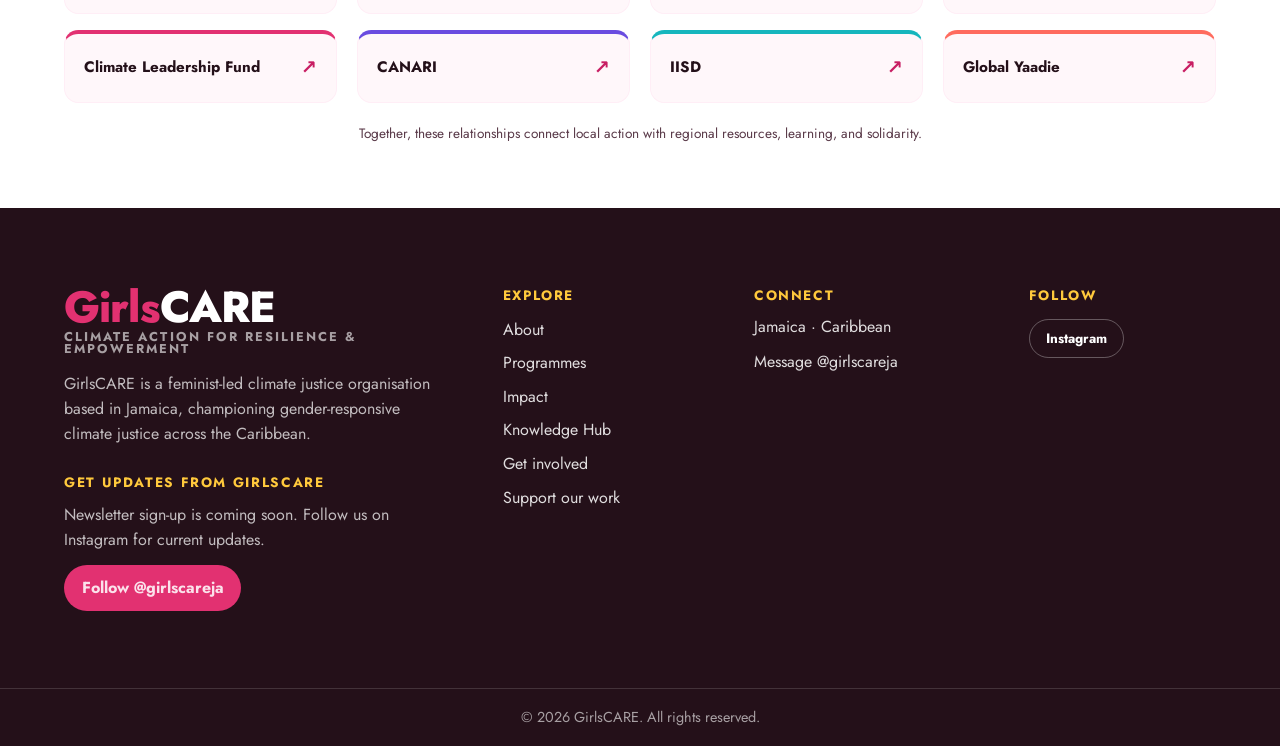
==== commit 8294a9ca: "Add reviewed Impact and reach experience Replace unsupported aggregate counters and the placeholder " ====
--- a/public/index.html
+++ b/public/index.html
@@ -4,20 +4,9 @@
     <meta charset="UTF-8" />
     <meta name="viewport" content="width=device-width, initial-scale=1.0" />
     <meta name="theme-color" content="#e23171" />
-    <!--
-      ============================================================
-      CONTENT STATUS — please read
-      Draft copy below is sourced from the GirlsCARE brochure
-      (artofmarc.com/work/girlscare), the coordinators spread, and
-      general public context. It is NOT final.
-      • Every drafted value is wrapped/preceded by a comment tagged
-        "DRAFT" (sourced) or "DRAFT-UNVERIFIED" (best-guess), and
-        keeps the ORIGINAL [Insert ...] placeholder so you can find
-        and swap verified copy quickly (search the file for "DRAFT").
-      • Do not treat numbers, dates, contact details, or blog posts
-        as confirmed until verified with Rodrina.
-      ============================================================
-    -->
+    <!-- Remaining DRAFT annotations identify editorial review items.
+         Programme snapshots use the content guide, not cumulative reach totals.
+         See README.md for content approval and maintenance guidance. -->
     <meta
       name="description"
       content="GirlsCARE is a feminist-led climate justice organisation based in Jamaica, supporting girls and young women to advocate for climate-smart and gender-just solutions across the Caribbean."
@@ -67,6 +56,7 @@
       crossorigin
     />
     <link rel="stylesheet" href="styles.css?v=25" />
+    <link rel="stylesheet" href="impact.css?v=1" />
   </head>
   <body>
     <a class="skip-link" href="#main-content">Skip to main content</a>
@@ -175,37 +165,33 @@
         </figure>
       </section>
 
-      <!-- Impact stats surfaced high on the page for immediate credibility. -->
-      <section class="impact-band" id="impact" aria-labelledby="impact-title">
+      <section class="impact-band impact-band--snapshots" id="impact" aria-labelledby="impact-title">
         <div class="section-shell">
           <div class="impact-band__head">
-            <p class="section-kicker">Our impact so far</p>
-            <h2 id="impact-title">The movement in numbers</h2>
-          </div>
-          <dl class="impact-band__grid">
+            <p class="section-kicker">Programme snapshots</p>
+            <h2 id="impact-title">People, programmes, and shared possibilities</h2>
+          </div>
+          <dl class="impact-band__grid" aria-describedby="home-snapshot-note">
             <div>
-              <!-- DRAFT-UNVERIFIED: example figure — replace with a verified number -->
-              <dt>100+</dt>
-              <dd>Girls &amp; young women engaged</dd>
+              <dt>15</dt>
+              <dd>Young women in the first mentorship cohort</dd>
             </div>
             <div>
-              <!-- DRAFT-UNVERIFIED: example figure — replace with a verified number -->
-              <dt>12+</dt>
-              <dd>Communities across the region</dd>
+              <dt>25</dt>
+              <dd>Young women in a subsequent mentorship programme</dd>
             </div>
             <div>
-              <!-- DRAFT (stakeholder supplied): count reflects the organisations named in the August 2026 feedback. -->
-              <dt>8</dt>
-              <dd>Partners &amp; funders in our ecosystem</dd>
-            </div>
-            <div>
-              <!-- Verifiable from the programmes below; update if programmes change -->
               <dt>4</dt>
-              <dd>Programmes building resilience</dd>
+              <dd>Programme areas connecting leadership, resilience, and care</dd>
             </div>
           </dl>
+          <p class="impact-snapshot-note" id="home-snapshot-note">
+            The participation figures describe separate historical mentorship
+            cohorts, not a cumulative total. They should not be added together
+            as a count of unique people.
+          </p>
           <a class="impact-band__link" href="impact.html">
-            Explore the story behind the numbers <span aria-hidden="true">→</span>
+            Explore the wider impact <span aria-hidden="true">→</span>
           </a>
         </div>
       </section>
@@ -323,39 +309,38 @@
         </div>
       </section>
 
-      <!-- Regional reach — free OpenStreetMap embed (no API key). DRAFT: swap the
-           bounding box / marker and the location list for verified coverage. -->
       <section class="reach" id="reach" aria-labelledby="reach-title">
         <div class="section-shell reach__grid">
           <div class="reach__intro">
-            <p class="section-kicker">Where we work</p>
-            <!-- DRAFT-UNVERIFIED: reach headline -->
+            <p class="section-kicker">Regional connections</p>
             <h2 id="reach-title">Rooted in Jamaica, reaching across the Caribbean</h2>
-            <!-- DRAFT-UNVERIFIED: reach intro -->
             <p>
-              GirlsCARE is based in Jamaica and connects young women across the
-              wider Caribbean through mentorship, advocacy, and relief work.
+              Based in Jamaica, GirlsCARE connects participants and mentors
+              across the Caribbean through both virtual and in-person
+              activities. Different programmes have different communities
+              and regional connections.
             </p>
-            <!-- DRAFT-UNVERIFIED: confirm the real list of communities / countries reached -->
             <ul class="reach__list">
-              <li>Jamaica</li>
-              <li>Wider Caribbean region</li>
-              <li>Regional &amp; global youth networks</li>
+              <li>Caribbean mentorship cohorts</li>
+              <li>Community work in Jamaica</li>
+              <li>Online and in-person connections</li>
             </ul>
+            <a class="text-link" href="impact.html#regional-reach">Explore our regional reach</a>
           </div>
           <div class="reach__map">
             <iframe
-              title="Map of the Caribbean region where GirlsCARE works"
-              src="https://www.openstreetmap.org/export/embed.html?bbox=-85.0%2C9.0%2C-59.0%2C24.0&amp;layer=mapnik&amp;marker=18.11%2C-77.28"
+              title="Regional map of Jamaica and the Caribbean"
+              src="https://www.openstreetmap.org/export/embed.html?bbox=-90.0%2C0.0%2C-53.0%2C27.0&amp;layer=mapnik"
               loading="lazy"
               referrerpolicy="no-referrer-when-downgrade"
             ></iframe>
-            <!-- DRAFT: link opens the same view on OpenStreetMap -->
+            <p class="impact-map-note">Regional context, not a map of service availability or individual participant locations.</p>
             <a
               class="reach__map-link"
-              href="https://www.openstreetmap.org/?mlat=18.11&amp;mlon=-77.28#map=6/17.5/-72.0"
+              href="https://www.openstreetmap.org/#map=4/14/-72"
               target="_blank"
               rel="noopener"
+              aria-label="View the regional map on OpenStreetMap (opens in a new tab)"
             >View larger map <span aria-hidden="true">→</span></a>
           </div>
         </div>
@@ -638,29 +623,22 @@
         </div>
       </section>
 
-      <section
-        class="community-note"
-        aria-label="Participant testimonial"
-      >
-        <div class="section-shell">
-          <figure class="testimonial">
-            <!-- DRAFT-UNVERIFIED: voice label | original: [Insert Community Voice Label Here] -->
-            <p class="section-kicker">In their words</p>
-            <svg class="testimonial__mark" viewBox="0 0 32 32" aria-hidden="true" fill="currentColor"><path d="M13 8v7a7 7 0 0 1-7 7H4v-4h2a3 3 0 0 0 3-3H4V8h9Zm15 0v7a7 7 0 0 1-7 7h-2v-4h2a3 3 0 0 0 3-3h-5V8h9Z"/></svg>
-            <blockquote>
-              <!-- DRAFT-UNVERIFIED: replace with a real quote from a mentee/coordinator | original: [Insert Community Quote Or Impact Statement Here] -->
-              <p>
-                GirlsCARE gave me the mentorship and the confidence to lead
-                climate action in my own community — and showed me I was never
-                doing it alone.
-              </p>
-            </blockquote>
-            <figcaption class="testimonial__cite">
-              <!-- DRAFT-UNVERIFIED: attribution — swap for a real mentee/coordinator name, role &amp; place -->
-              <span class="testimonial__name">A GirlsCARE mentee</span>
-              <span class="testimonial__role">Climate mentorship programme · Jamaica</span>
-            </figcaption>
-          </figure>
+      <section class="impact-page-section impact-page-section--teal impact-story-preview" id="community-story" aria-labelledby="community-story-title">
+        <div class="section-shell impact-story-grid">
+          <div>
+            <p class="section-kicker">A participant's continuing journey</p>
+            <h2 id="community-story-title">Meet Jamila Falak</h2>
+          </div>
+          <div class="impact-story-copy">
+            <p class="impact-story-meta">Envisioning Resilience &middot; Jamaica</p>
+            <p>
+              Jamila developed photography and storytelling skills through
+              Envisioning Resilience. Her wider advocacy journey later
+              included a Climate Justice fellowship and a Chevening scholarship.
+            </p>
+            <a class="text-link" href="knowledge-hub.html#jamila-falak">Read Jamila's story</a>
+            <p><a href="impact.html#participant-stories">Explore the wider impact</a></p>
+          </div>
         </div>
       </section>
 
--- a/public/impact.css
+++ b/public/impact.css
@@ -0,0 +1,318 @@
+.page-hero--impact {
+  background: linear-gradient(125deg, var(--purple-deep), var(--ink));
+}
+
+.page-hero--impact h1 {
+  max-width: 19ch;
+  font-size: clamp(2.8rem, 5vw, 5.2rem);
+}
+
+.page-hero--impact .page-hero__visual img {
+  height: auto;
+  aspect-ratio: auto;
+}
+
+.page-hero--impact .button--primary {
+  background: var(--yellow);
+  border-color: var(--yellow);
+  color: var(--ink);
+}
+
+.page-hero--impact :focus-visible,
+.impact-page-cta :focus-visible {
+  outline-color: var(--yellow);
+}
+
+.impact-page-nav {
+  padding-block: 1rem;
+  background: var(--yellow-pale);
+  border-bottom: 0.06rem solid var(--line);
+}
+
+.impact-page-nav ul {
+  display: flex;
+  flex-wrap: wrap;
+  gap: 0.25rem 1rem;
+  margin-block: 0;
+  padding: 0;
+  list-style: none;
+}
+
+.impact-page-nav a {
+  display: inline-flex;
+  align-items: center;
+  min-height: 2.75rem;
+  padding: 0.4rem 0.8rem;
+  border-radius: 0.5rem;
+  font-weight: 600;
+  text-decoration: none;
+}
+
+.impact-page-nav a:hover,
+.impact-page-nav a:focus-visible {
+  background: var(--white);
+  color: var(--magenta-deep);
+}
+
+.impact-band--snapshots .impact-band__grid {
+  grid-template-columns: repeat(3, minmax(0, 1fr));
+}
+
+.impact-snapshot-note {
+  max-width: 78ch;
+  margin: 1.5rem 0 0;
+  color: var(--ink-soft);
+  font-size: 0.95rem;
+  line-height: 1.65;
+}
+
+.impact-page-section {
+  padding-block: clamp(3.75rem, 6vw, 6rem);
+}
+
+.impact-page-section--tint {
+  background: var(--paper);
+}
+
+.impact-page-section--teal {
+  background: var(--teal-pale);
+}
+
+.impact-page-section h2,
+.impact-programmes h2,
+.impact-region--detail h2,
+.impact-page-cta h2 {
+  max-width: 22ch;
+  margin: 0;
+  font-family: var(--font-heading);
+  font-size: clamp(2.4rem, 4.3vw, 4.25rem);
+  font-weight: 400;
+  line-height: 1.05;
+  letter-spacing: 0.02em;
+  text-transform: uppercase;
+}
+
+.impact-section-heading {
+  margin-bottom: clamp(2rem, 4vw, 3rem);
+}
+
+.impact-section-heading > p:not(.section-kicker),
+.impact-story-copy > p:not(.impact-story-meta) {
+  max-width: 70ch;
+  margin: 1.25rem 0 0;
+  color: var(--ink-soft);
+  font-size: 1.1rem;
+  line-height: 1.75;
+}
+
+.impact-outcomes,
+.impact-milestones {
+  display: grid;
+  grid-template-columns: repeat(3, minmax(0, 1fr));
+  gap: 1.5rem;
+  margin: 0;
+  padding: 0;
+  list-style: none;
+}
+
+.impact-outcomes > li,
+.impact-milestones > li {
+  padding: clamp(1.4rem, 2.4vw, 2rem);
+  border-top: 0.3rem solid var(--magenta);
+  border-radius: var(--radius);
+  background: var(--paper);
+}
+
+.impact-outcomes > li:nth-child(3n + 2),
+.impact-milestones > li:nth-child(2) {
+  border-top-color: var(--purple);
+}
+
+.impact-outcomes > li:nth-child(3n),
+.impact-milestones > li:nth-child(3) {
+  border-top-color: var(--teal);
+}
+
+.impact-milestones > li {
+  background: var(--white);
+}
+
+.impact-item-number {
+  color: var(--magenta-deep);
+  font-family: var(--font-heading);
+  font-size: 2.4rem;
+  line-height: 1;
+}
+
+.impact-outcomes h3,
+.impact-milestones h3 {
+  margin: 0.85rem 0 0.75rem;
+  font-size: clamp(1.15rem, 1.8vw, 1.4rem);
+  line-height: 1.3;
+}
+
+.impact-outcomes p,
+.impact-milestones p,
+.impact-reach-card p {
+  margin: 0;
+  color: var(--ink-soft);
+  line-height: 1.7;
+}
+
+.impact-milestones a {
+  display: inline-flex;
+  align-items: center;
+  gap: 0.45rem;
+  min-height: 2.75rem;
+  margin-top: 1rem;
+  color: var(--magenta-deep);
+  font-weight: 600;
+  text-underline-offset: 0.2em;
+}
+
+.impact-section-note {
+  max-width: 78ch;
+  margin: 1.75rem 0 0;
+  color: var(--ink-soft);
+  line-height: 1.7;
+}
+
+.impact-story-grid {
+  display: grid;
+  grid-template-columns: minmax(0, 0.85fr) minmax(0, 1.15fr);
+  gap: clamp(2rem, 6vw, 6rem);
+  align-items: start;
+}
+
+.impact-story-meta {
+  margin: 1rem 0 0;
+  color: var(--magenta-deep);
+  font-size: 0.85rem;
+  font-weight: 700;
+  letter-spacing: 0.08em;
+  text-transform: uppercase;
+}
+
+.impact-story-copy > .impact-story-meta {
+  margin-top: 0;
+}
+
+.impact-story-detail .button--primary {
+  background: var(--magenta-deep);
+  border-color: var(--magenta-deep);
+}
+
+.impact-summary-grid {
+  grid-template-columns: repeat(2, minmax(0, 1fr));
+}
+
+.impact-summary-card,
+.impact-summary-card:nth-child(even) {
+  display: flex;
+  flex-direction: column;
+}
+
+.impact-summary-card .impact-program__visual.program-photo {
+  min-height: 0;
+  aspect-ratio: 3 / 2;
+}
+
+.impact-summary-card:nth-child(even) .impact-program__visual {
+  order: 0;
+}
+
+.impact-summary-card .impact-program__body {
+  flex: 1;
+  align-content: start;
+  padding: clamp(1.5rem, 3vw, 2.5rem);
+}
+
+.impact-summary-card .impact-program__body h3 {
+  font-size: clamp(1.5rem, 2.8vw, 2.25rem);
+}
+
+.impact-map-note {
+  margin: 0;
+  padding: 1rem 1.25rem;
+  background: var(--white);
+  color: var(--ink-soft);
+  font-size: 0.9rem;
+  line-height: 1.6;
+}
+
+.impact-reach-grid {
+  display: grid;
+  grid-template-columns: repeat(2, minmax(0, 1fr));
+  gap: 1.5rem;
+  margin-top: 2.5rem;
+}
+
+.impact-reach-card {
+  padding: clamp(1.5rem, 3vw, 2.5rem);
+  border-radius: var(--radius);
+  background: var(--paper);
+}
+
+.impact-reach-card h3 {
+  margin: 0 0 1rem;
+  font-size: 1.45rem;
+  line-height: 1.3;
+}
+
+.impact-reach-card h4 {
+  margin: 1.4rem 0 0.6rem;
+  color: var(--magenta-deep);
+  font-size: 0.9rem;
+}
+
+.impact-reach-card > .impact-section-note {
+  margin-top: 1.5rem;
+  font-size: 0.95rem;
+}
+
+.impact-place-list {
+  display: flex;
+  flex-wrap: wrap;
+  gap: 0.5rem 1.5rem;
+  margin: 0;
+  padding-left: 1.2rem;
+  color: var(--ink-soft);
+}
+
+.impact-page-cta h2 {
+  margin-inline: auto;
+}
+
+.impact-page-cta .section-kicker {
+  margin-top: 0;
+  color: var(--yellow);
+}
+
+@media (max-width: 60rem) {
+  .impact-outcomes {
+    grid-template-columns: repeat(2, minmax(0, 1fr));
+  }
+
+  .impact-milestones,
+  .impact-story-grid,
+  .impact-reach-grid {
+    grid-template-columns: 1fr;
+  }
+}
+
+@media (max-width: 46rem) {
+  .impact-band--snapshots .impact-band__grid,
+  .impact-outcomes,
+  .impact-summary-grid {
+    grid-template-columns: 1fr;
+  }
+
+  .impact-page-nav ul {
+    gap: 0.25rem;
+  }
+
+  .impact-page-nav a {
+    padding-inline: 0.65rem;
+    font-size: 0.95rem;
+  }
+}
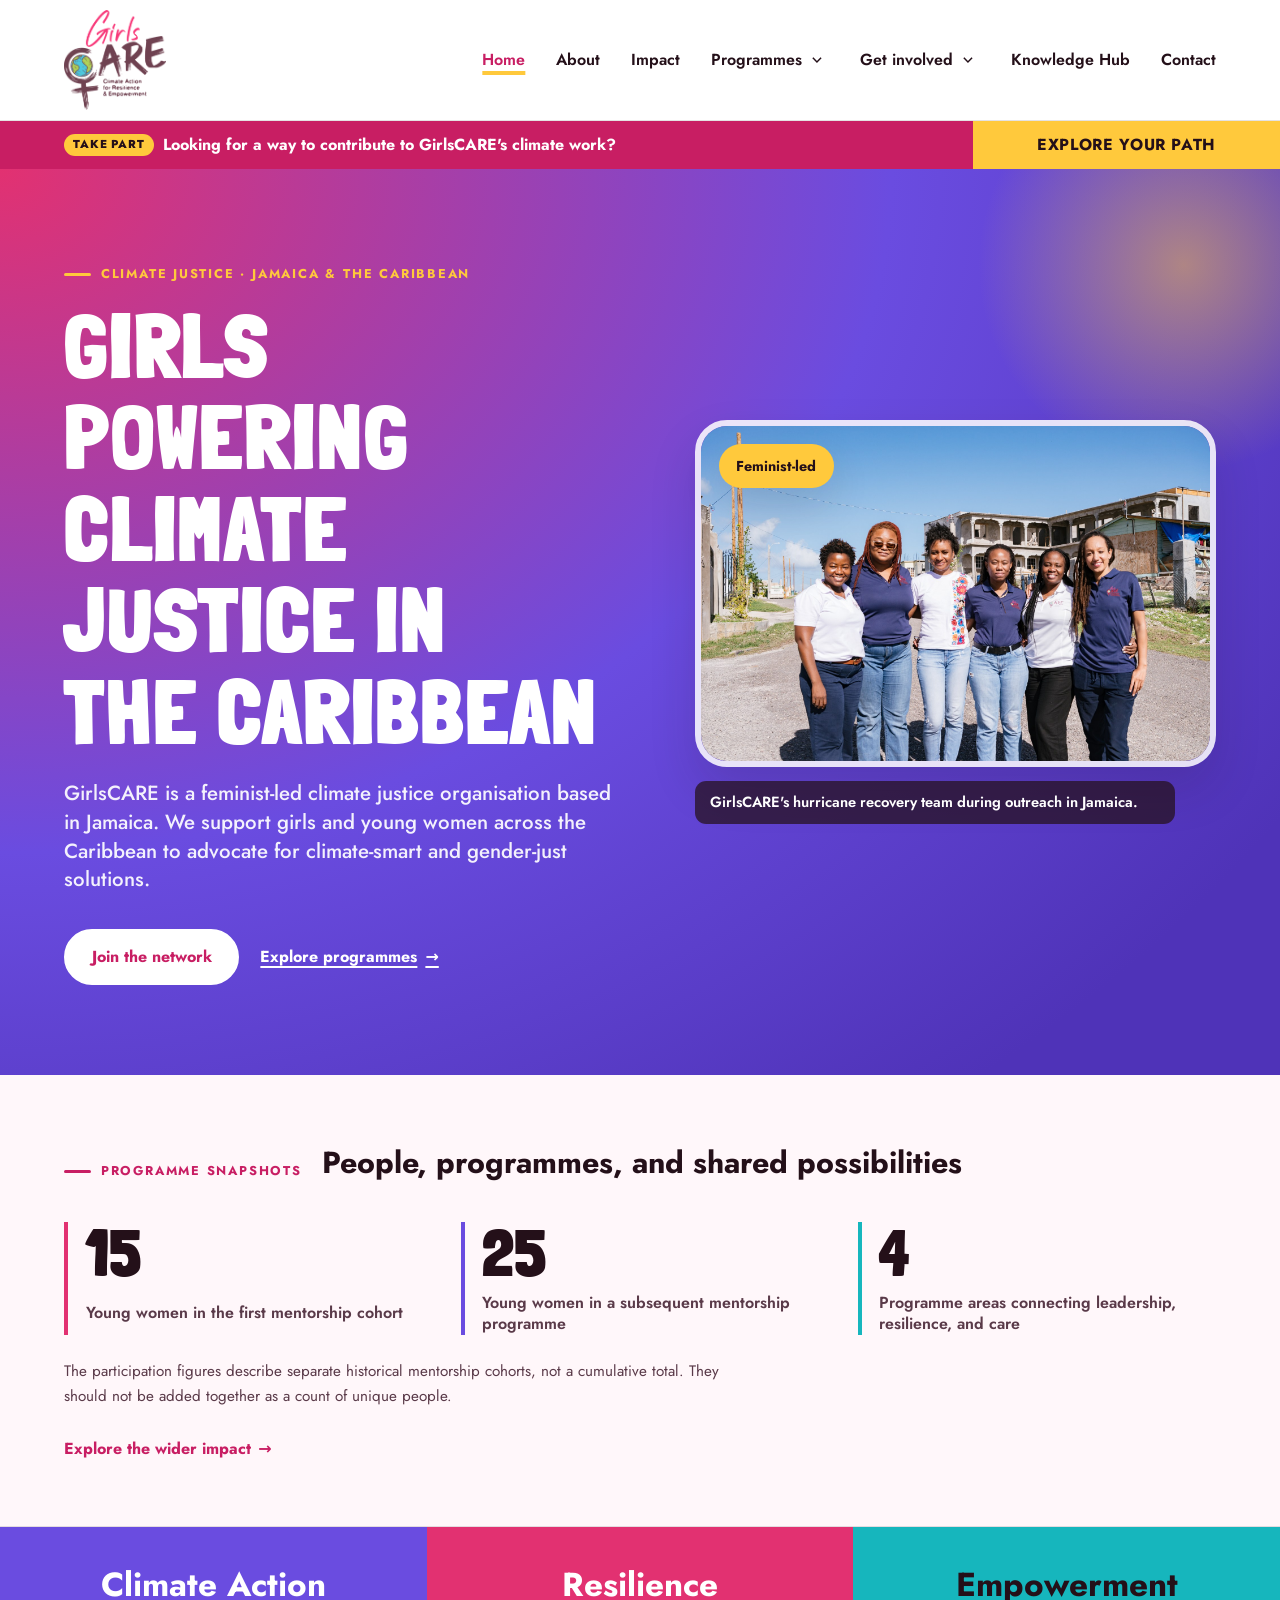
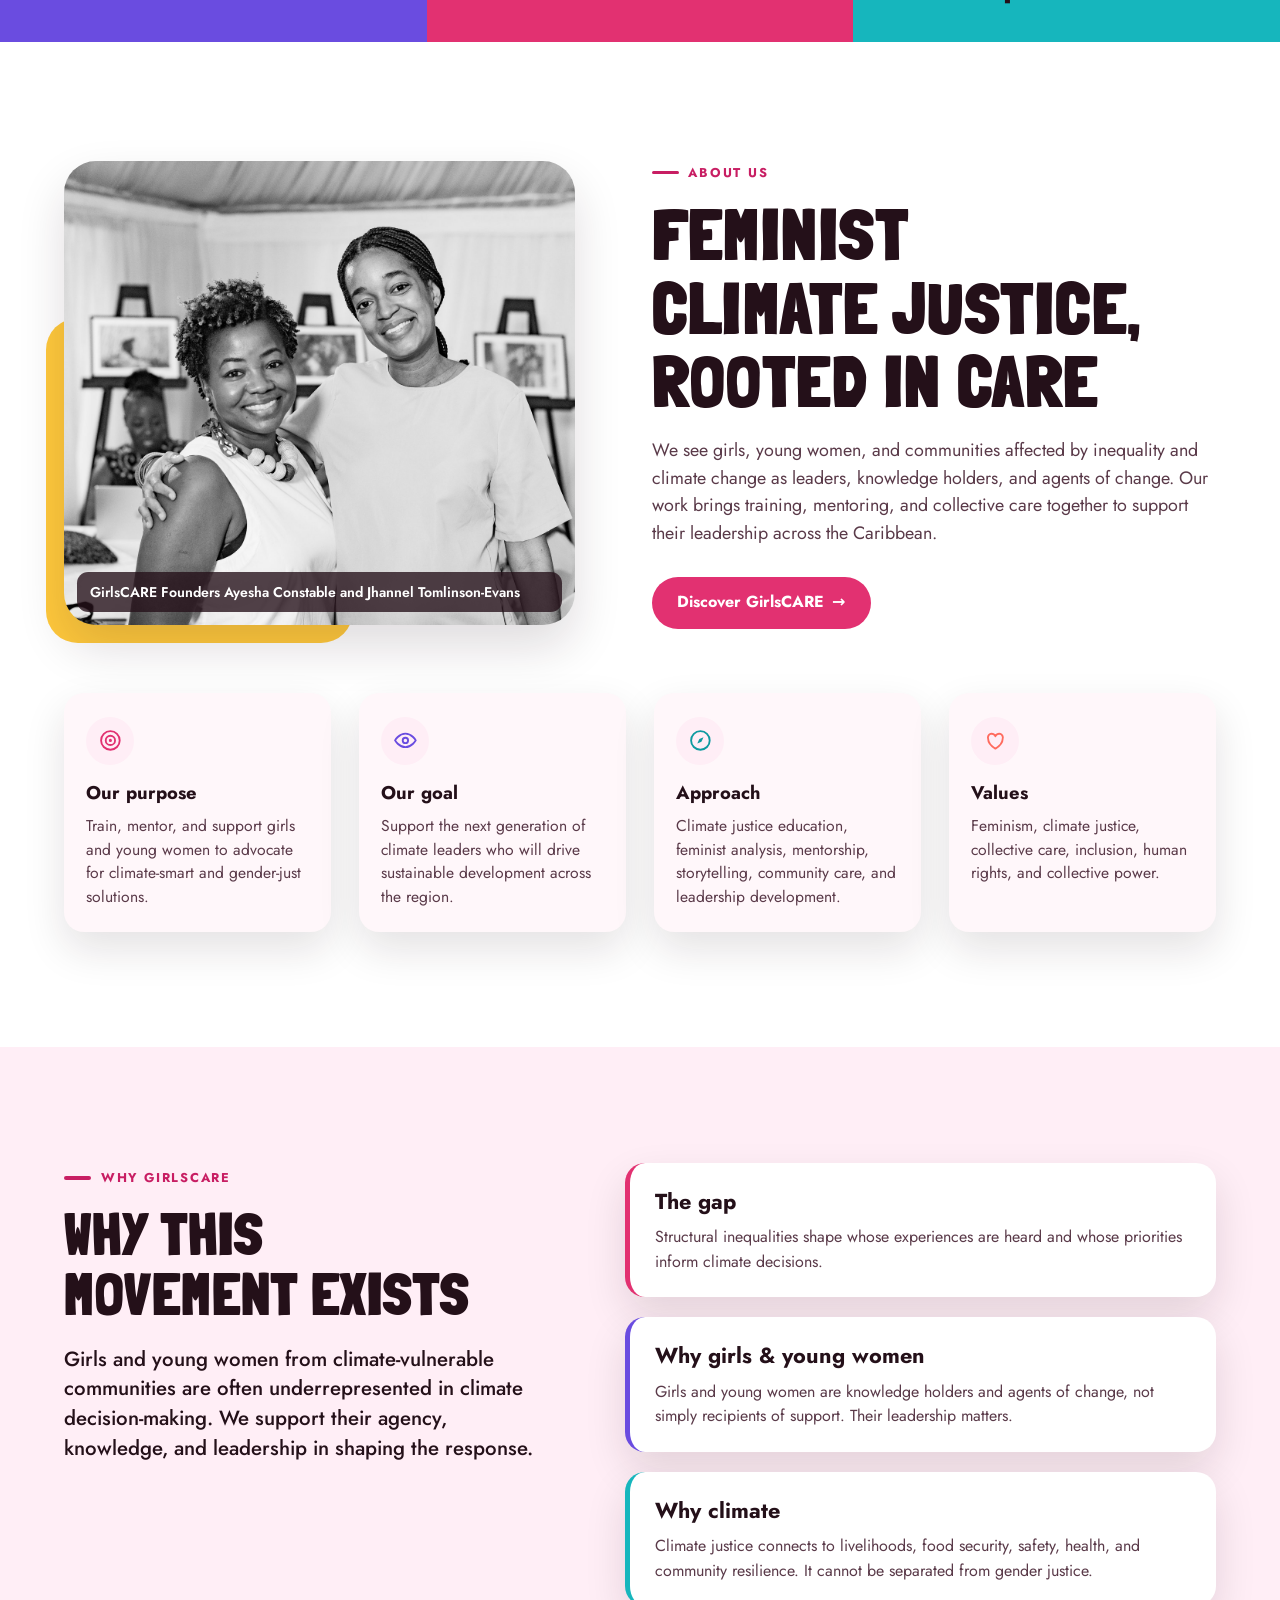
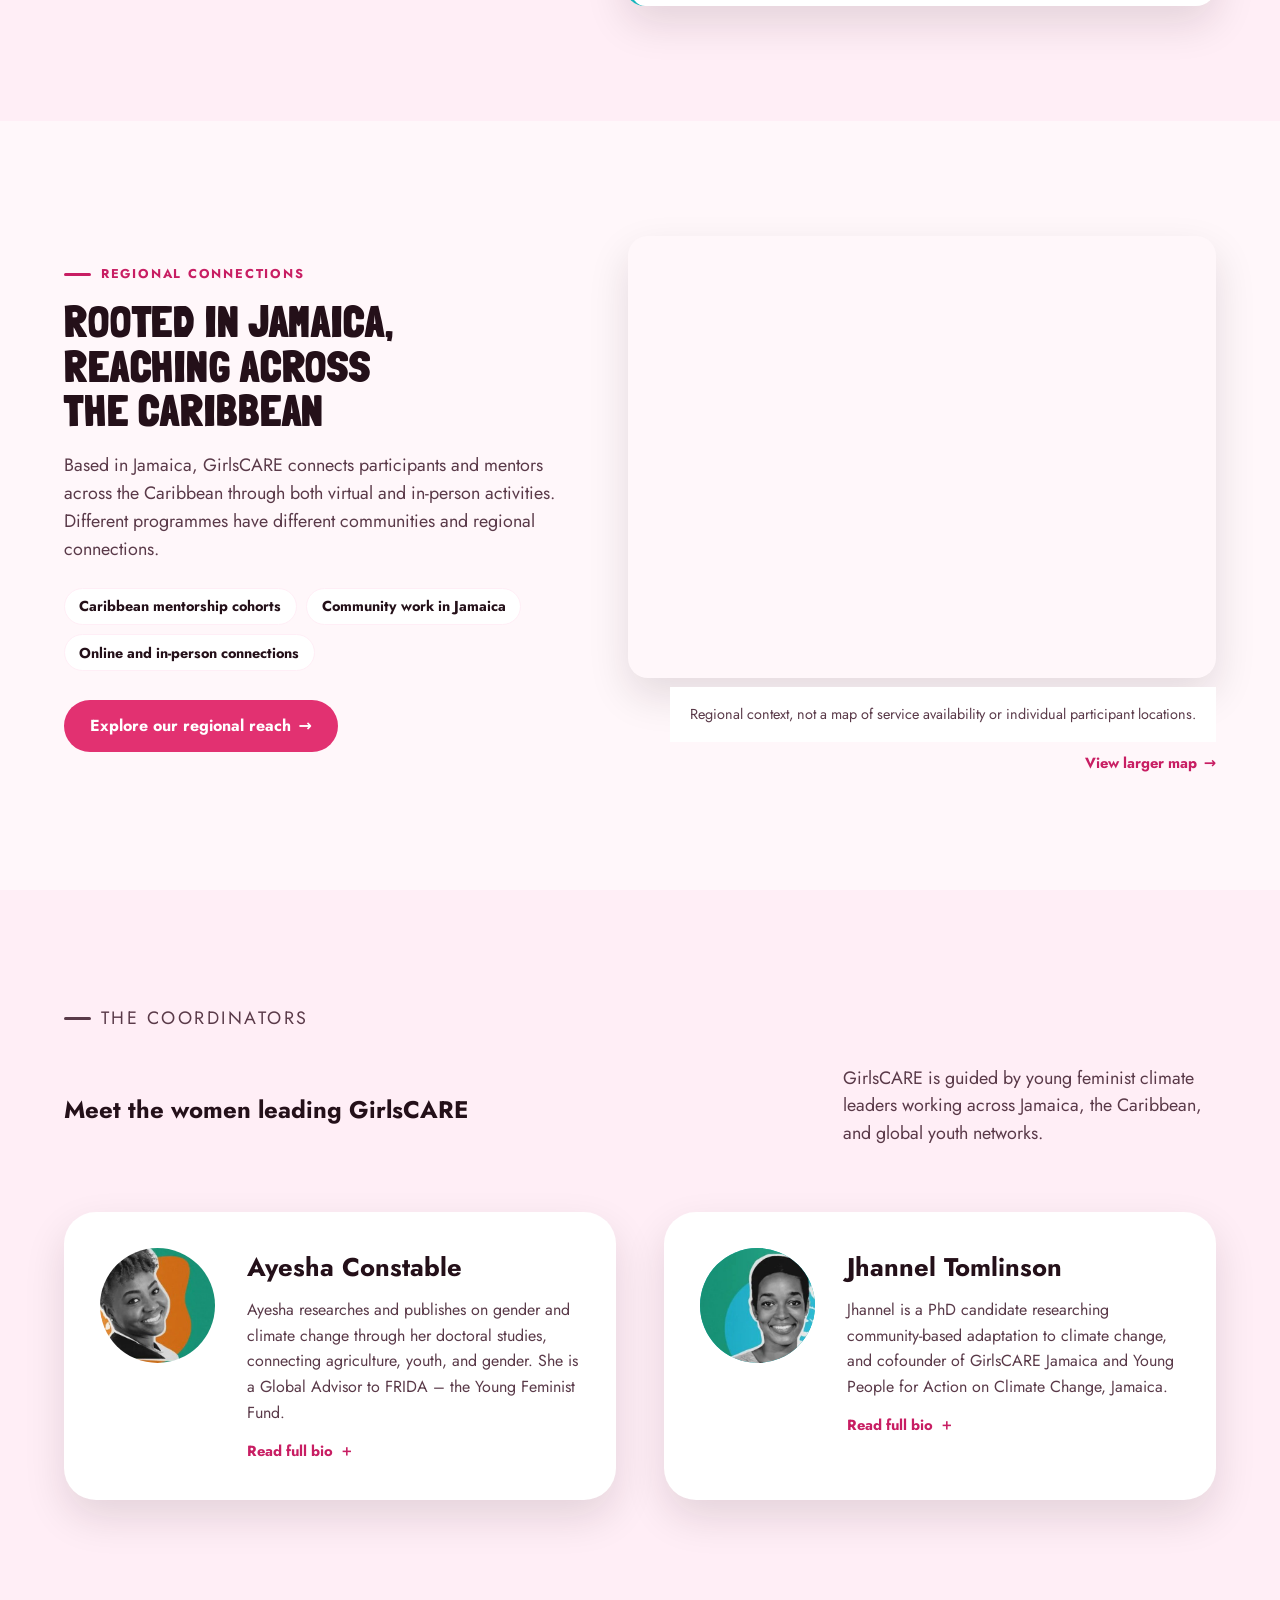
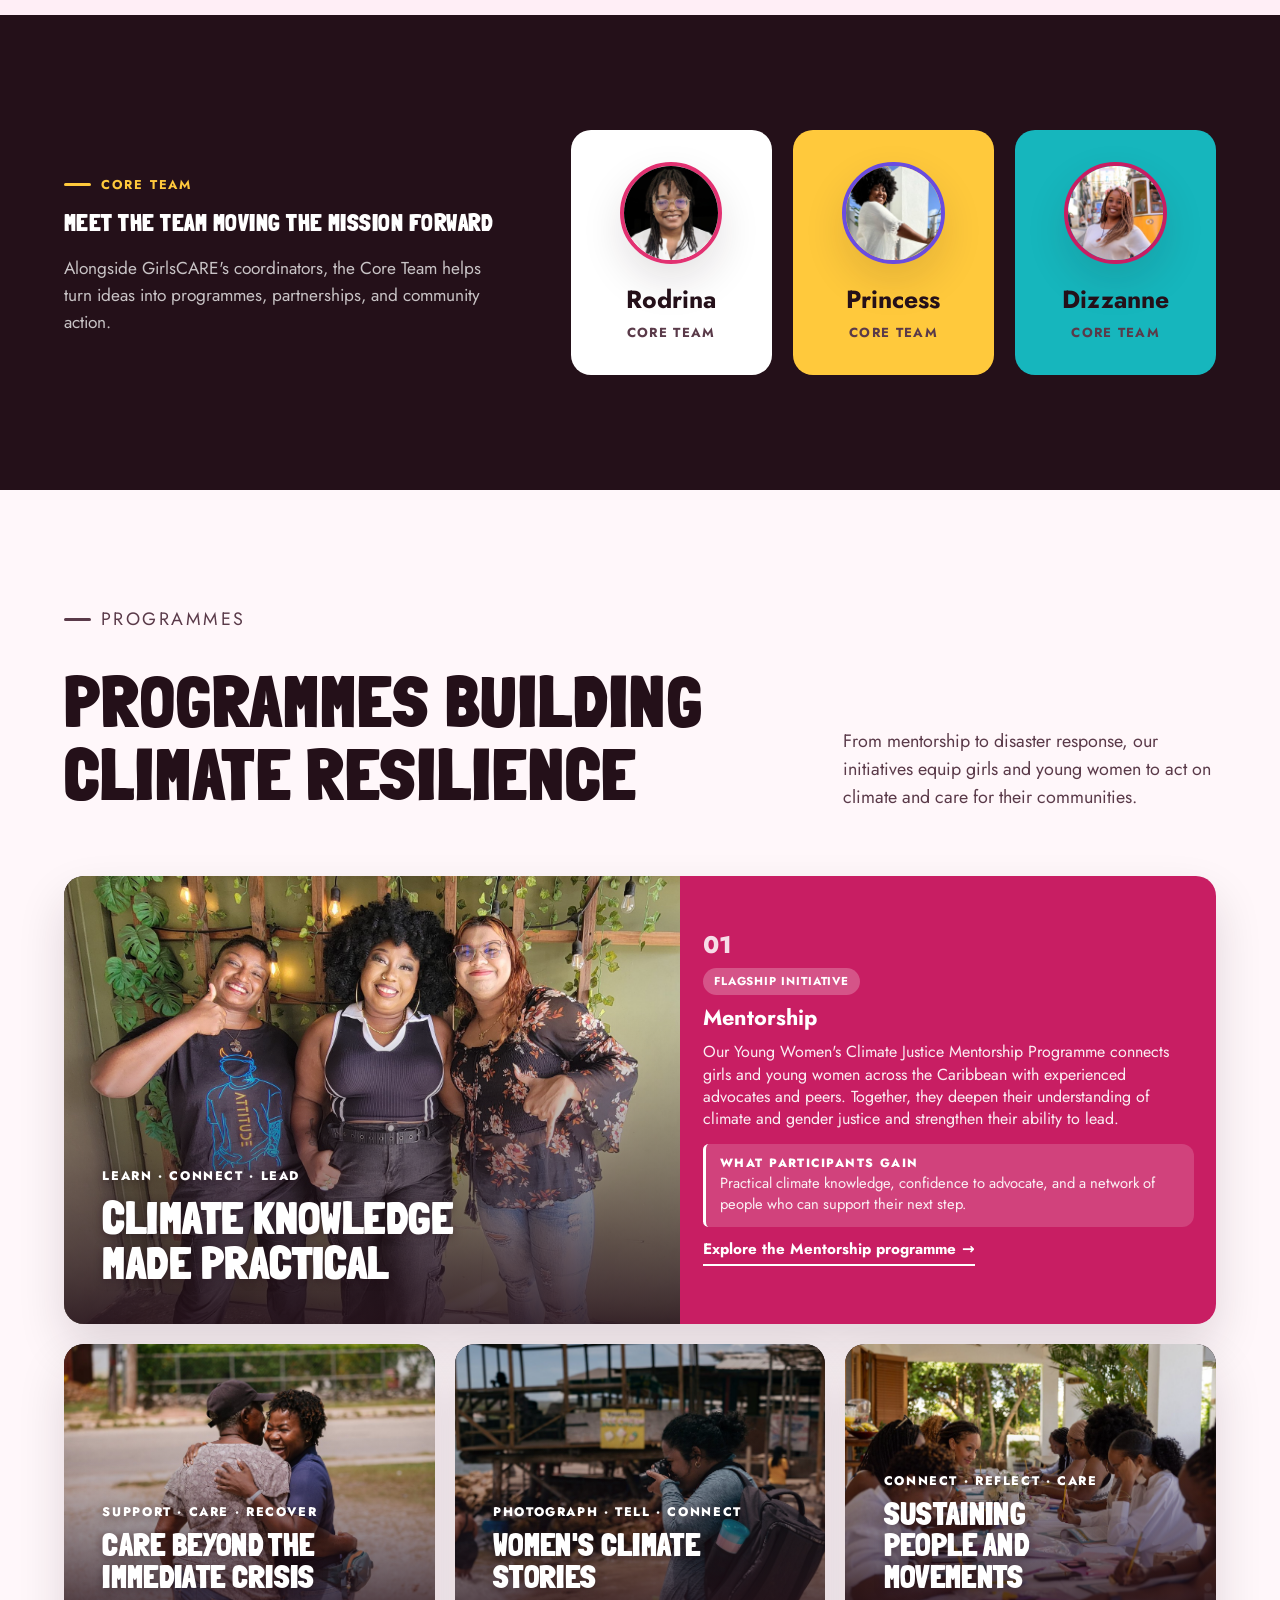
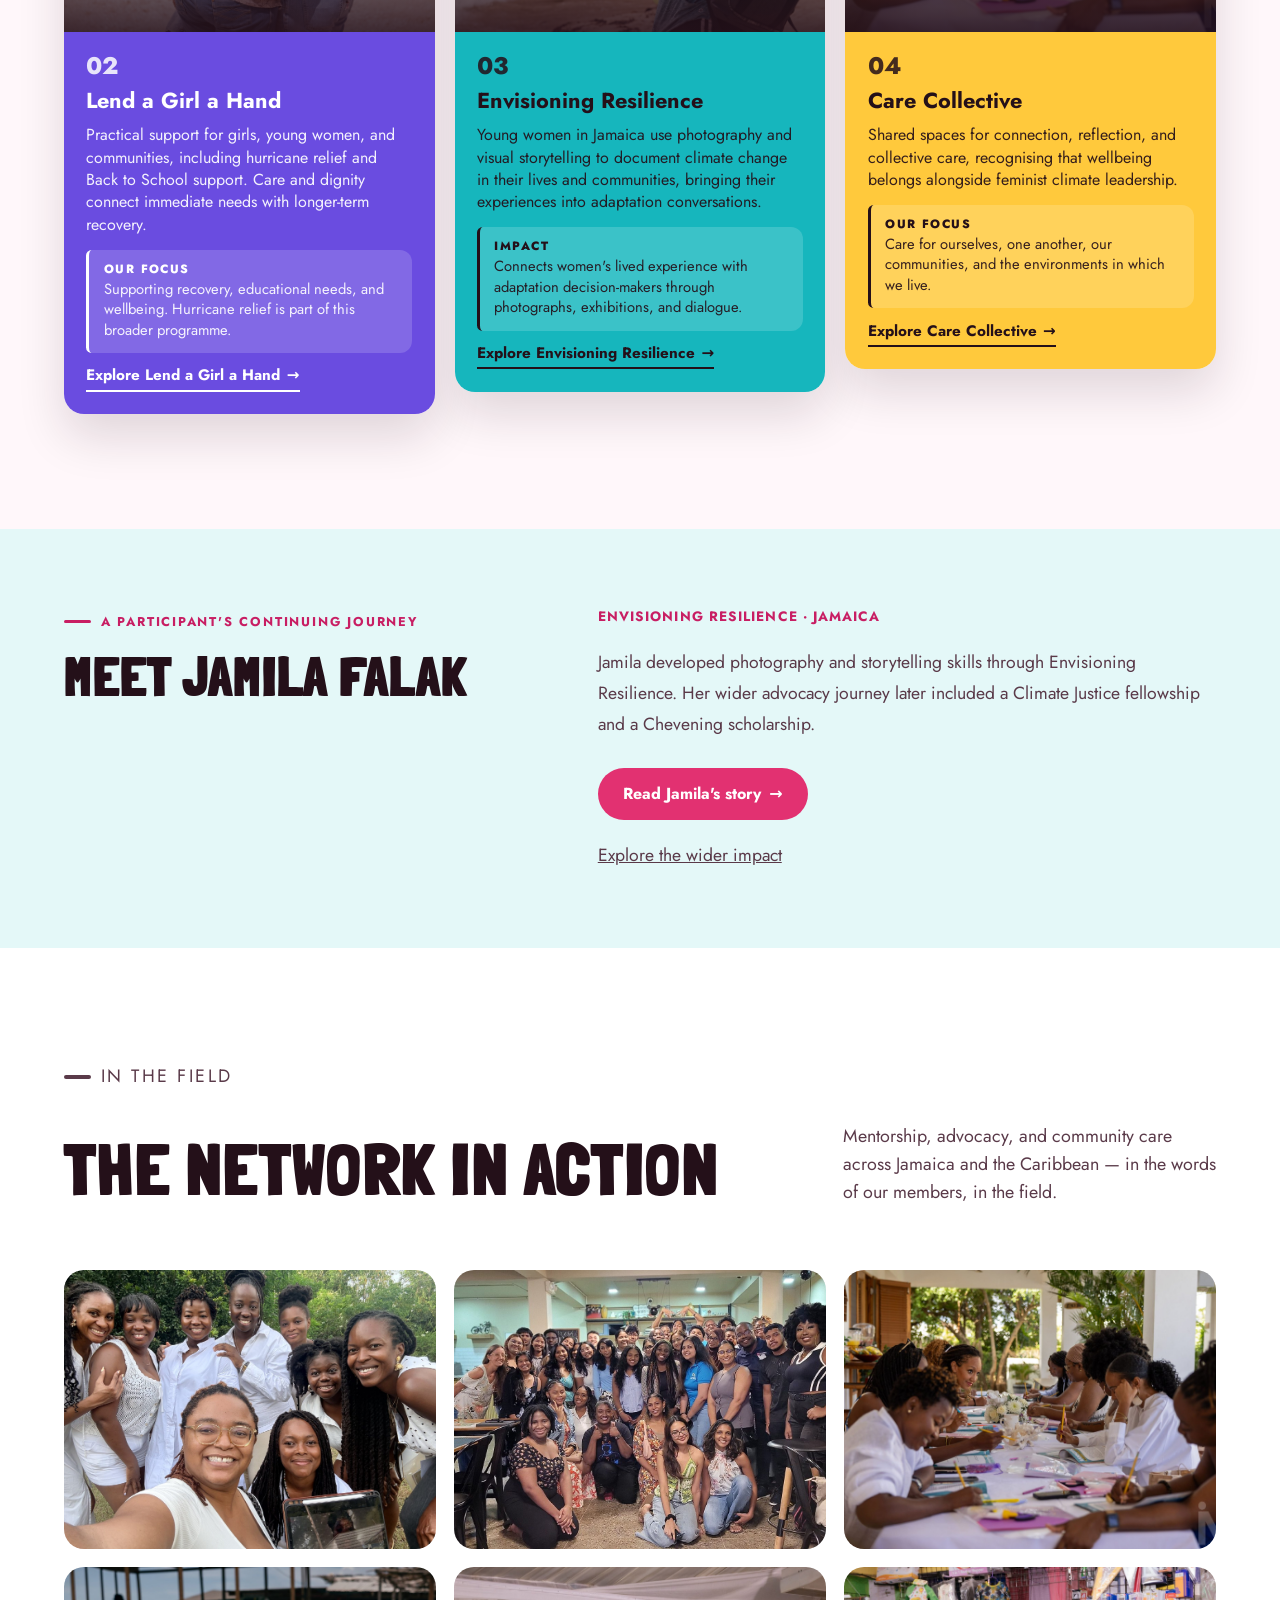
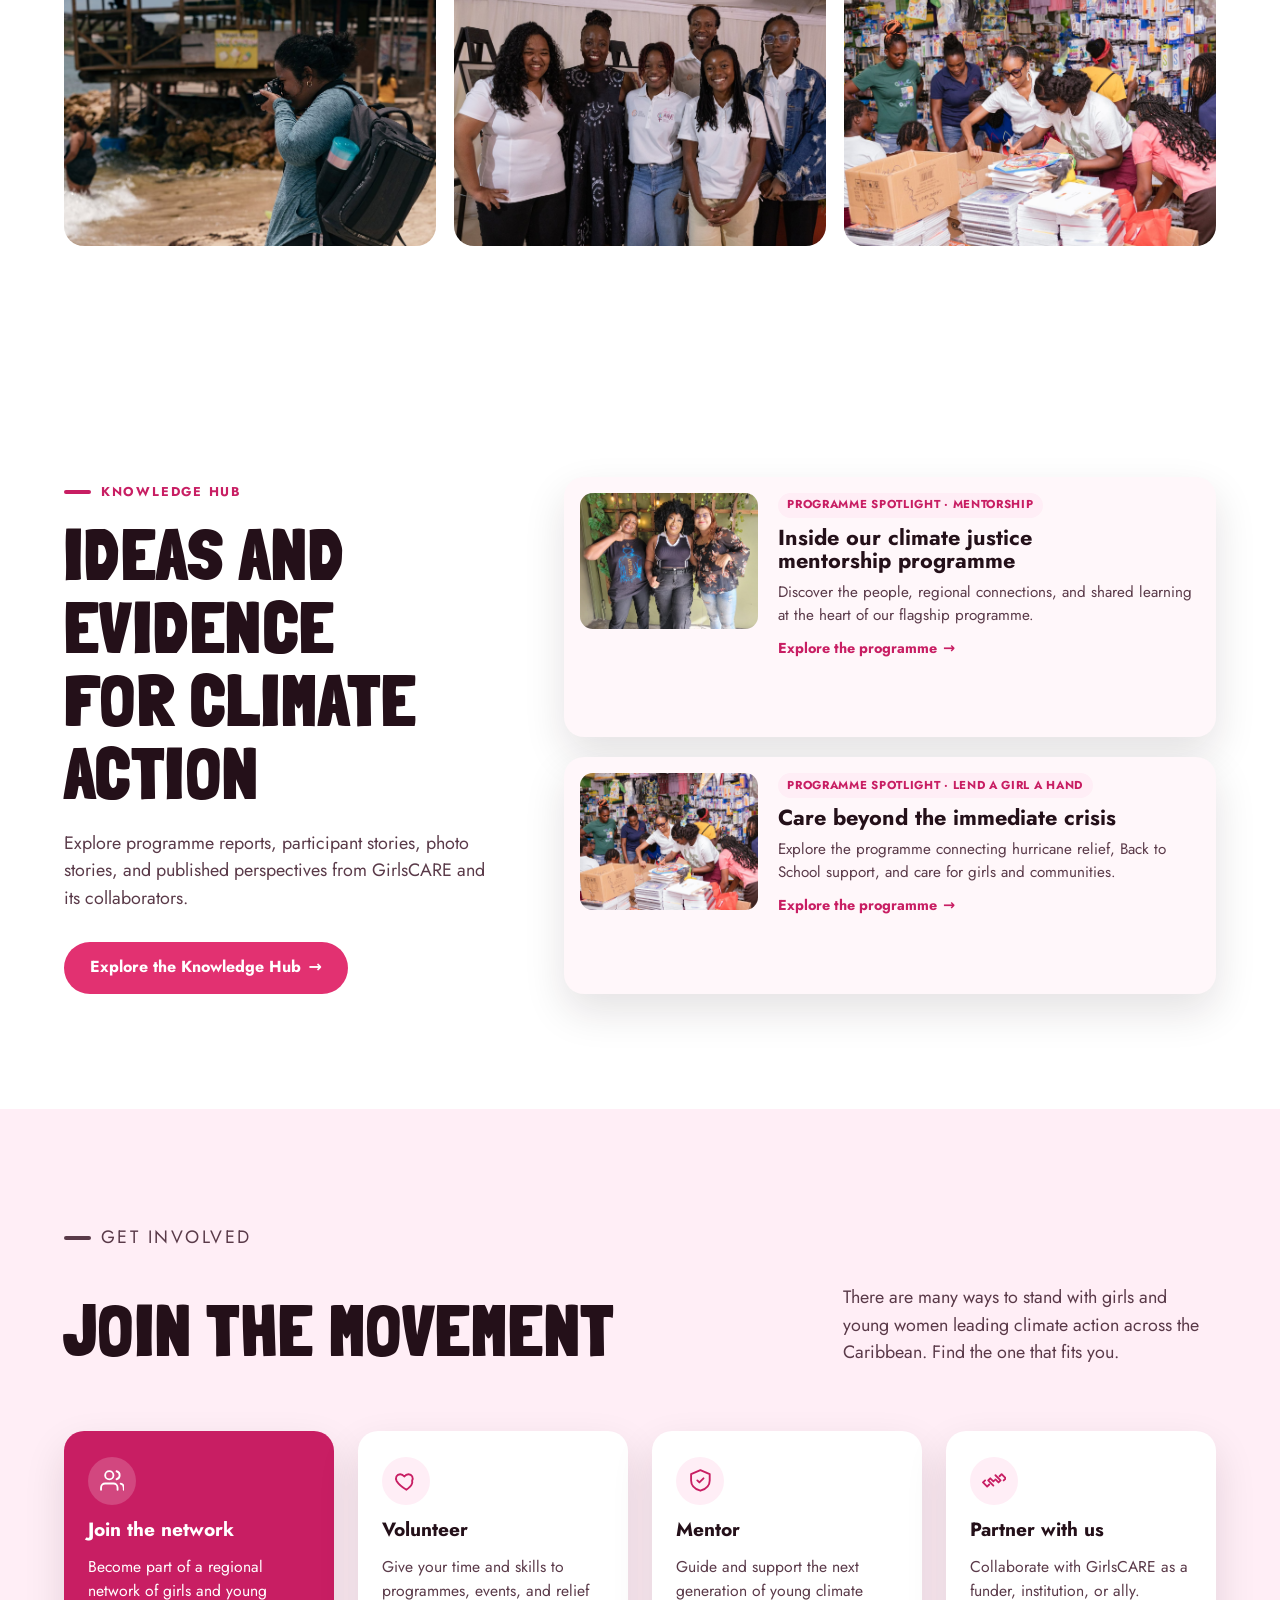
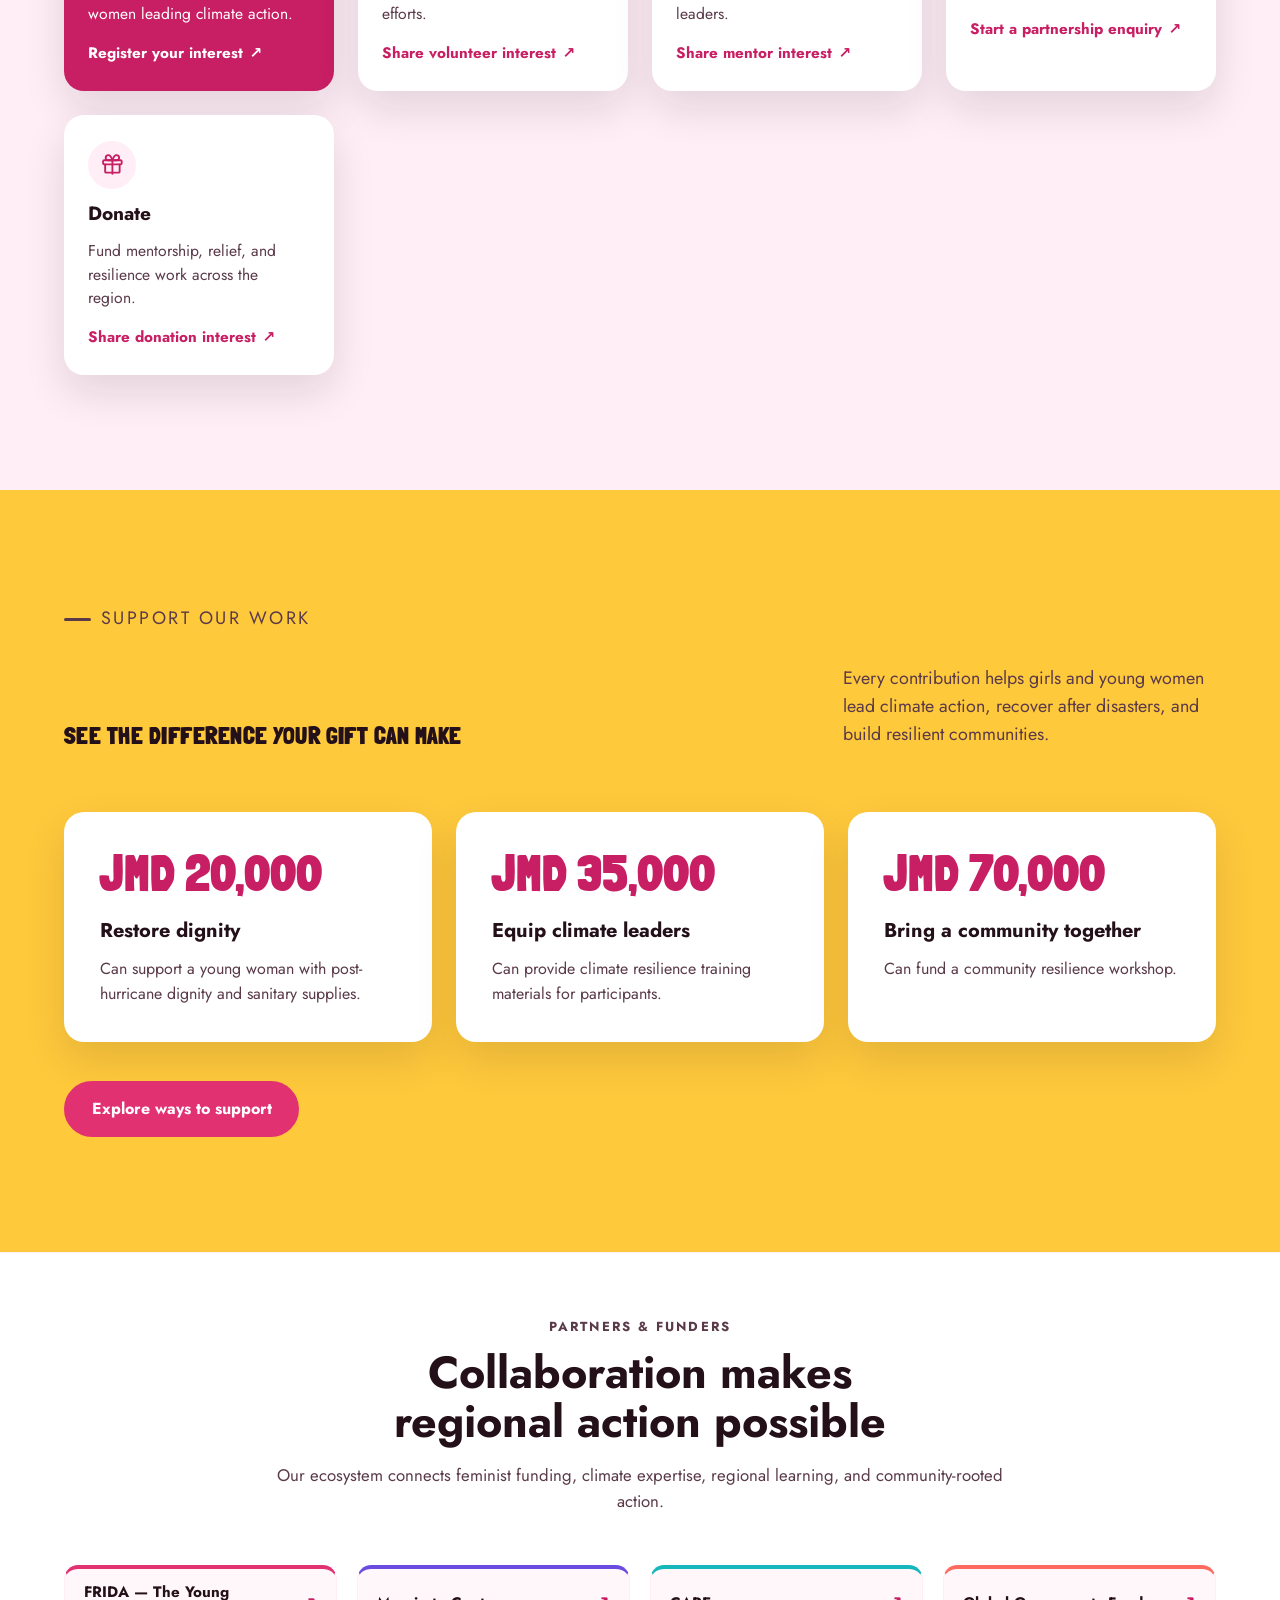
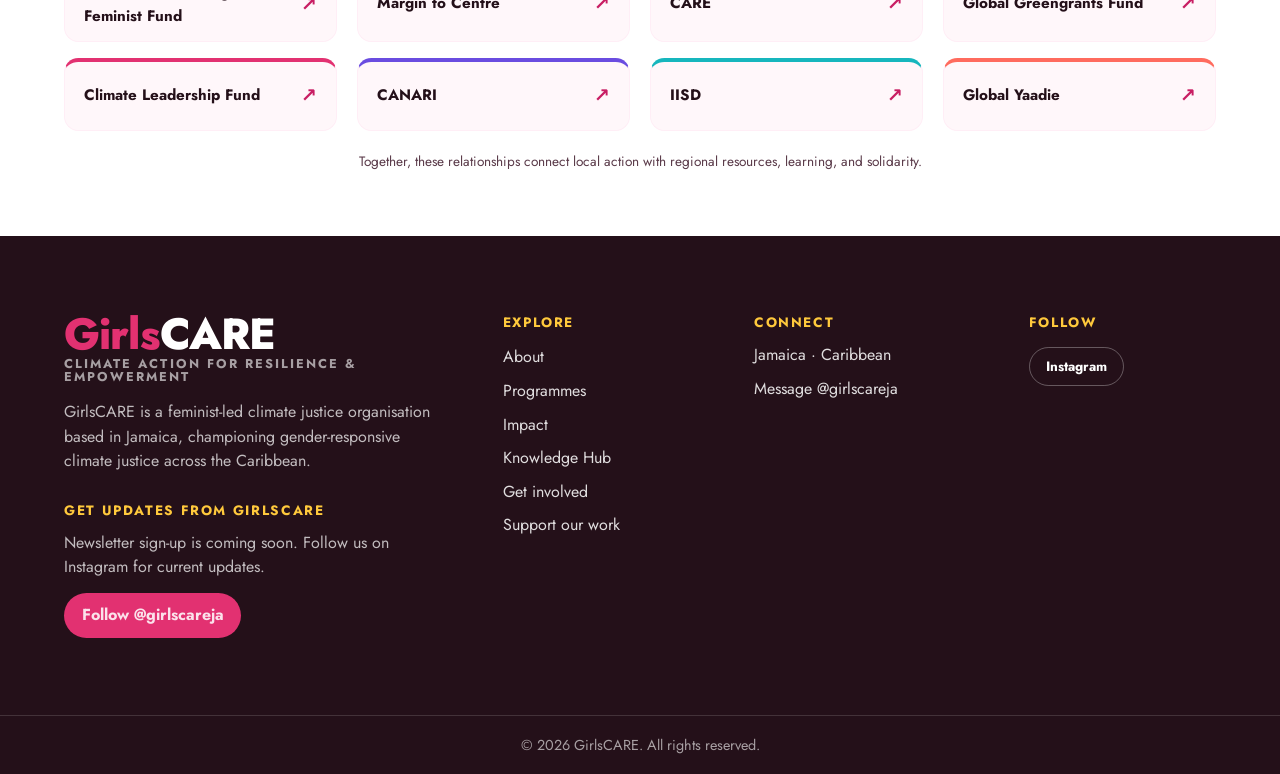
==== commit 0c606783: "Add reviewed Knowledge Hub resource library Replace empty collections with available resources and p" ====
--- a/public/index.html
+++ b/public/index.html
@@ -762,17 +762,17 @@
             <p class="section-kicker">Knowledge Hub</p>
             <h2 id="blog-title">Ideas and evidence for climate action</h2>
             <p>
-              Explore policy, reports, publications, press updates, and field
-              stories from across the GirlsCARE network.
+              Explore programme reports, participant stories, photo stories,
+              and published perspectives from GirlsCARE and its collaborators.
             </p>
             <a class="text-link" href="knowledge-hub.html">Explore the Knowledge Hub</a>
           </div>
 
-          <div class="journal-list" aria-label="Latest posts">
+          <div class="journal-list" aria-label="Programme previews">
             <article class="journal-card">
               <img
-                src="assets/mentorship-network.jpg"
-                alt="GirlsCARE mentorship participants and supporters gathered together"
+                src="assets/homepage-mentorship-participants.jpg"
+                alt="Three GirlsCARE mentorship participants smiling together"
               />
               <div>
                 <p class="journal-card__meta">
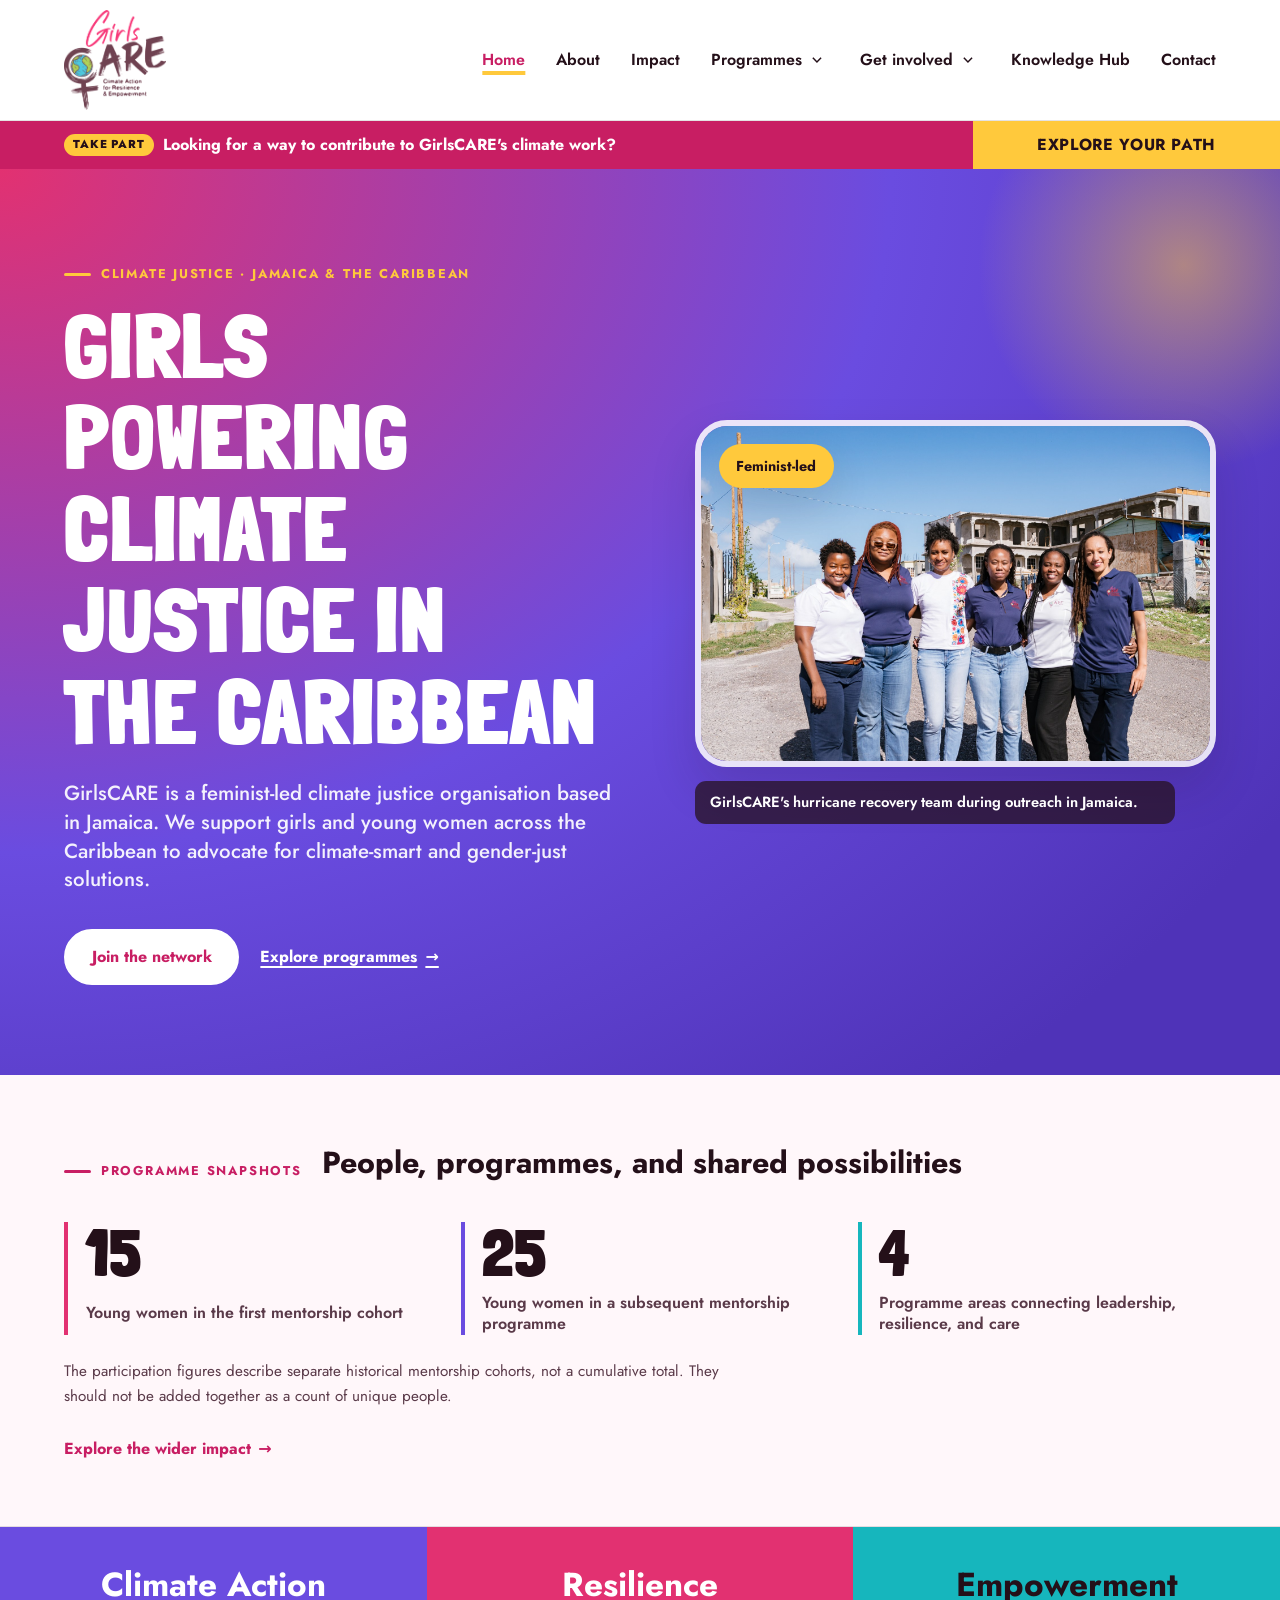
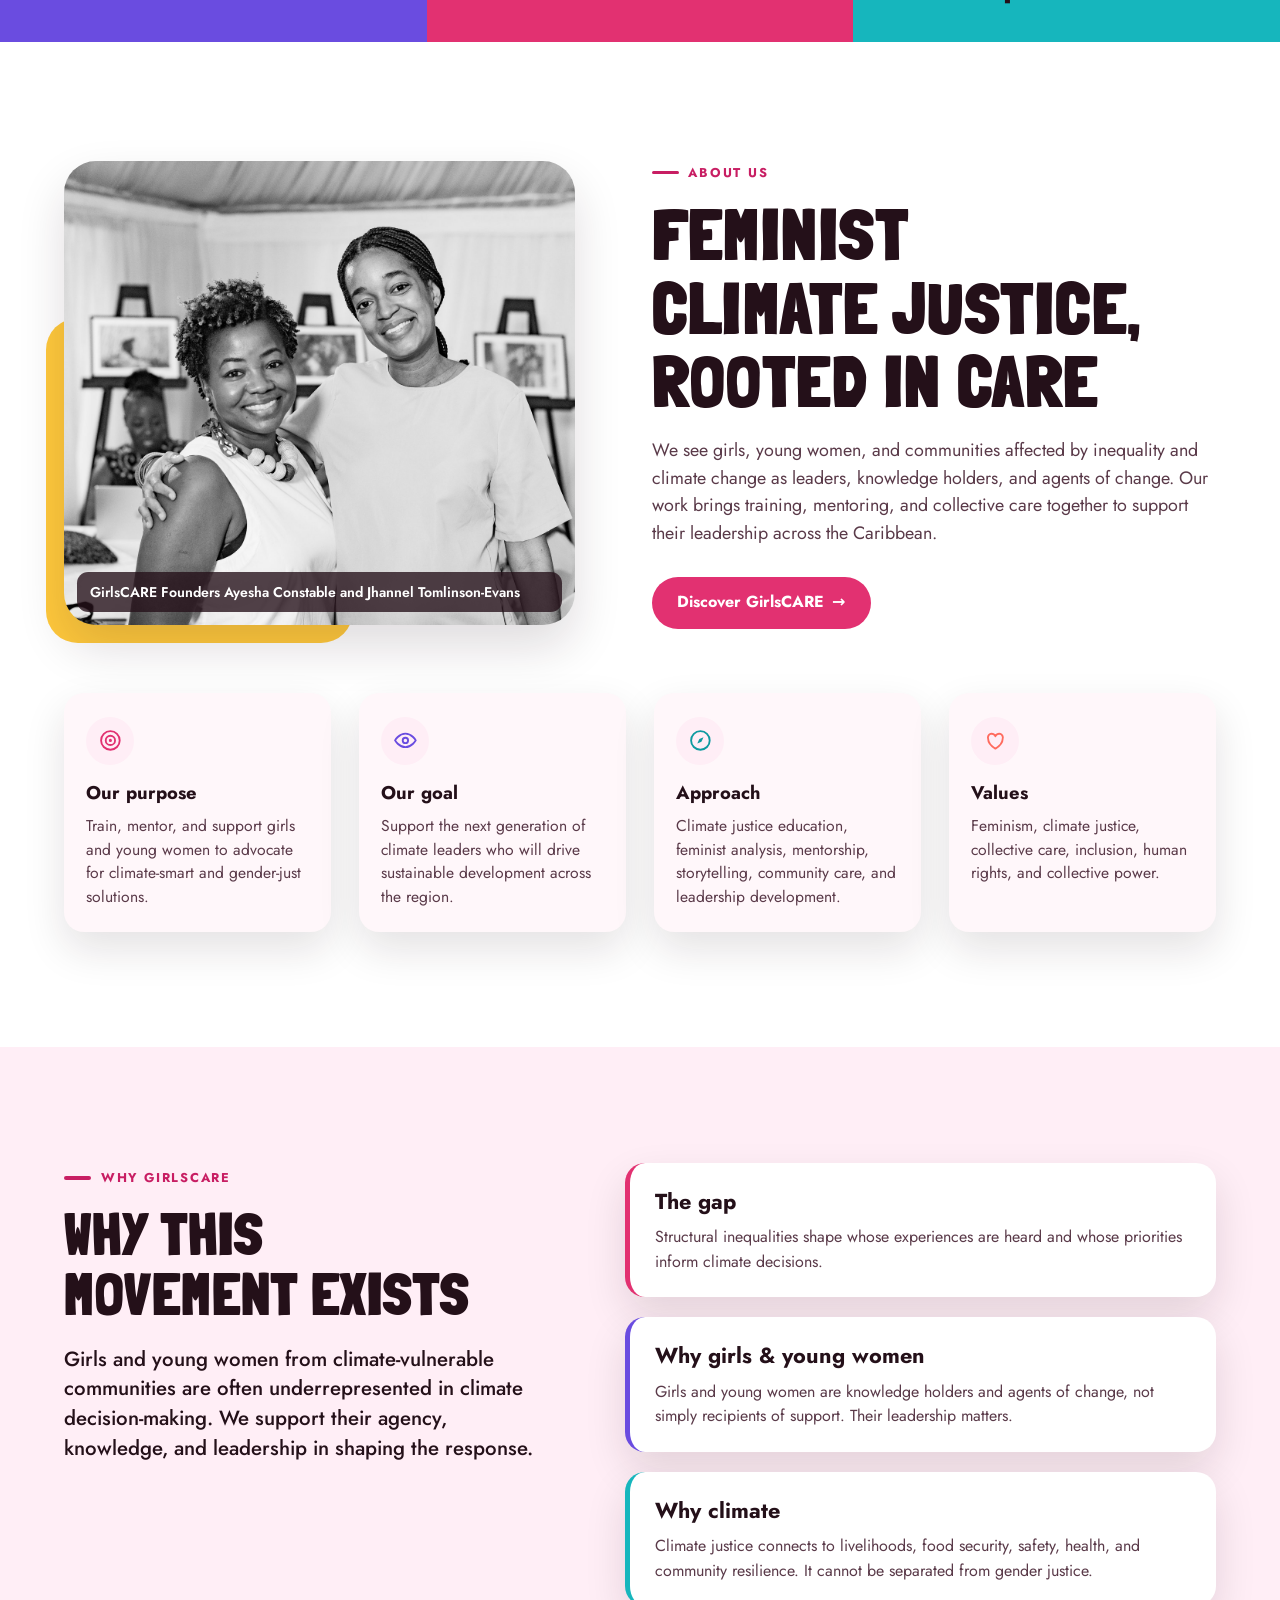
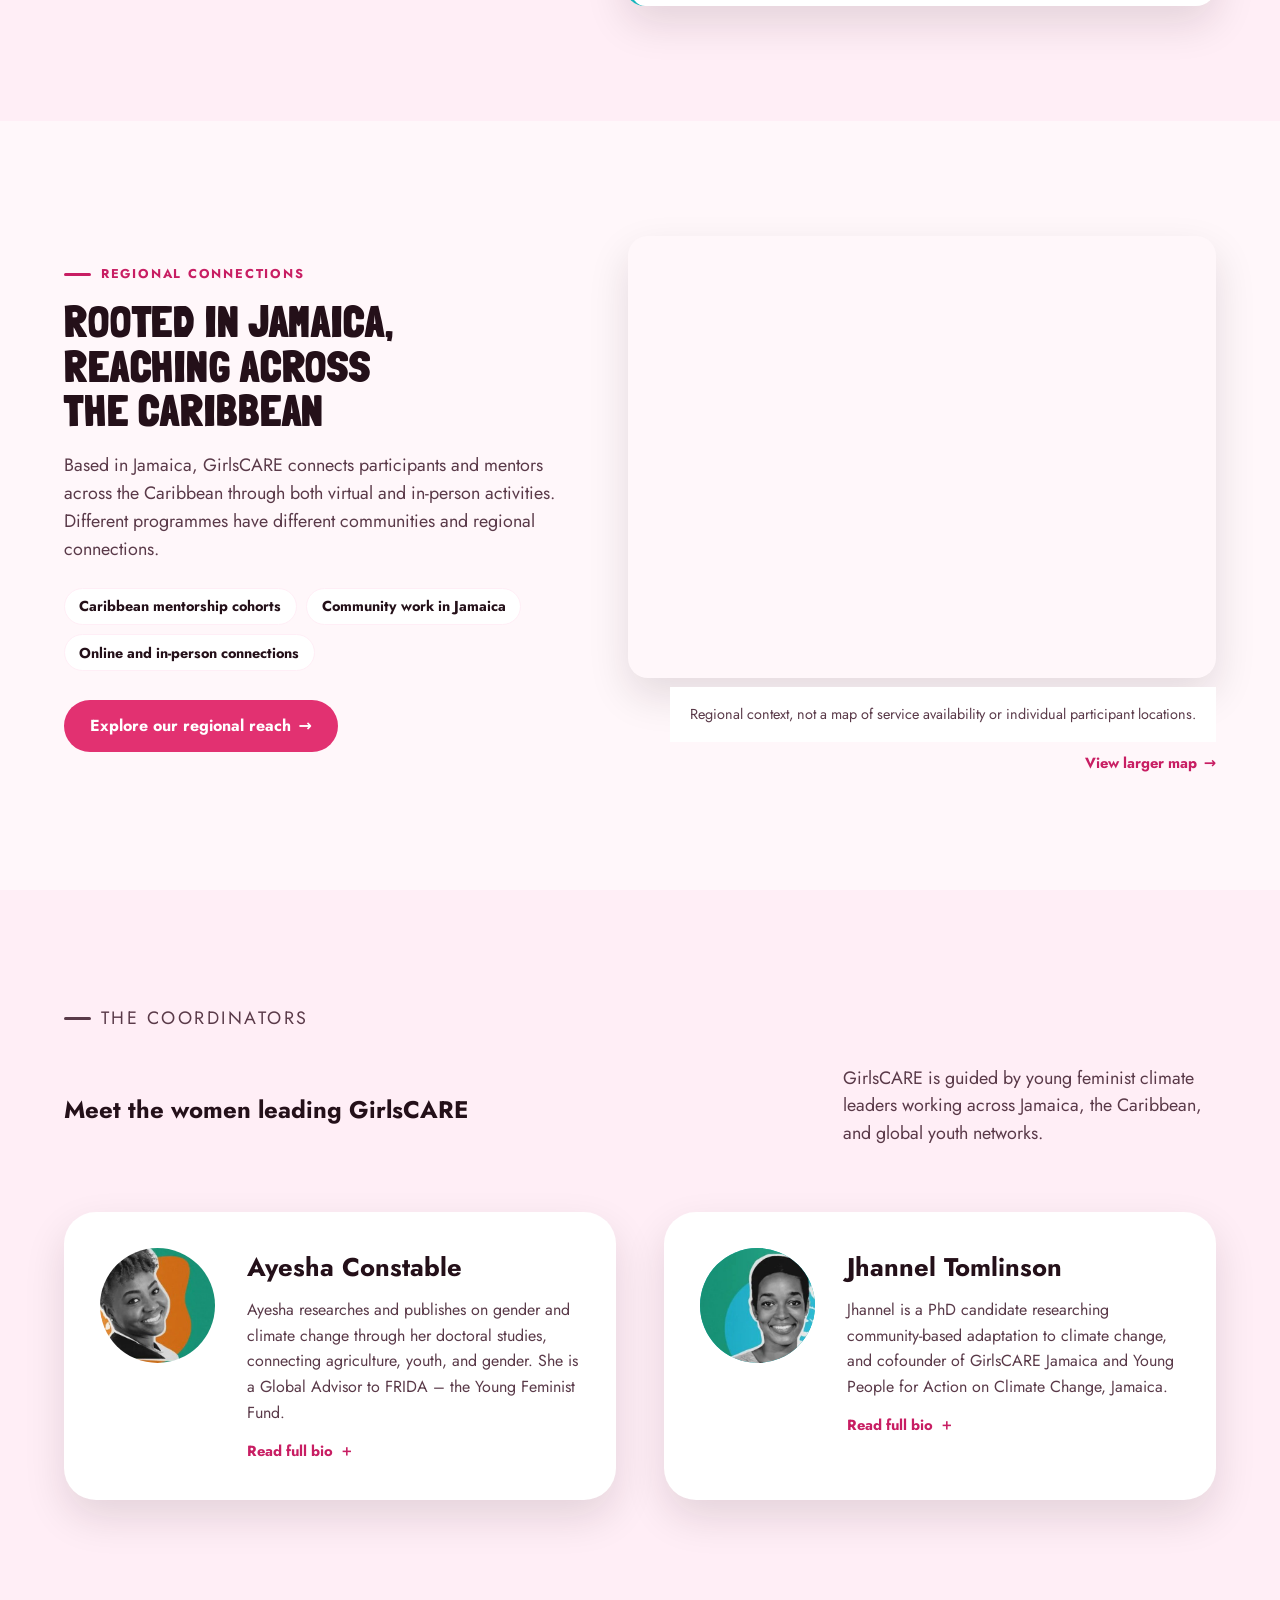
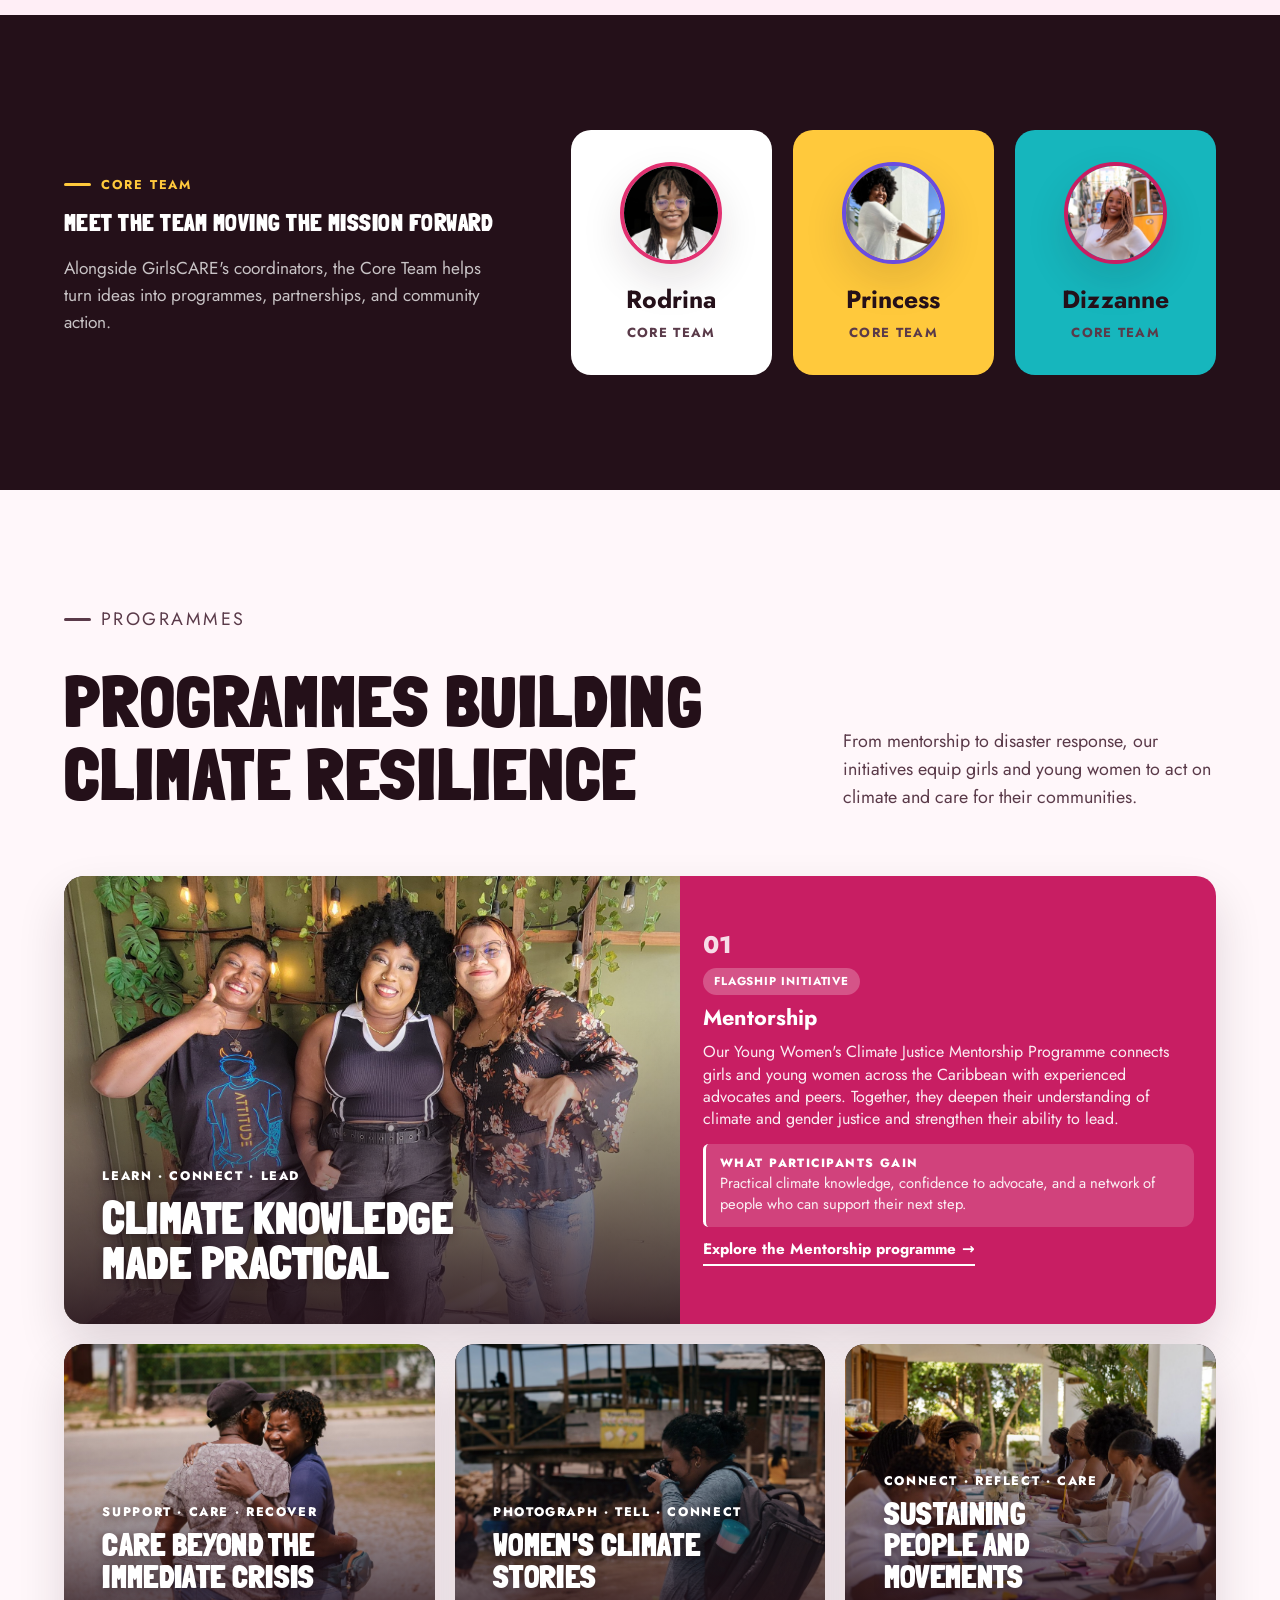
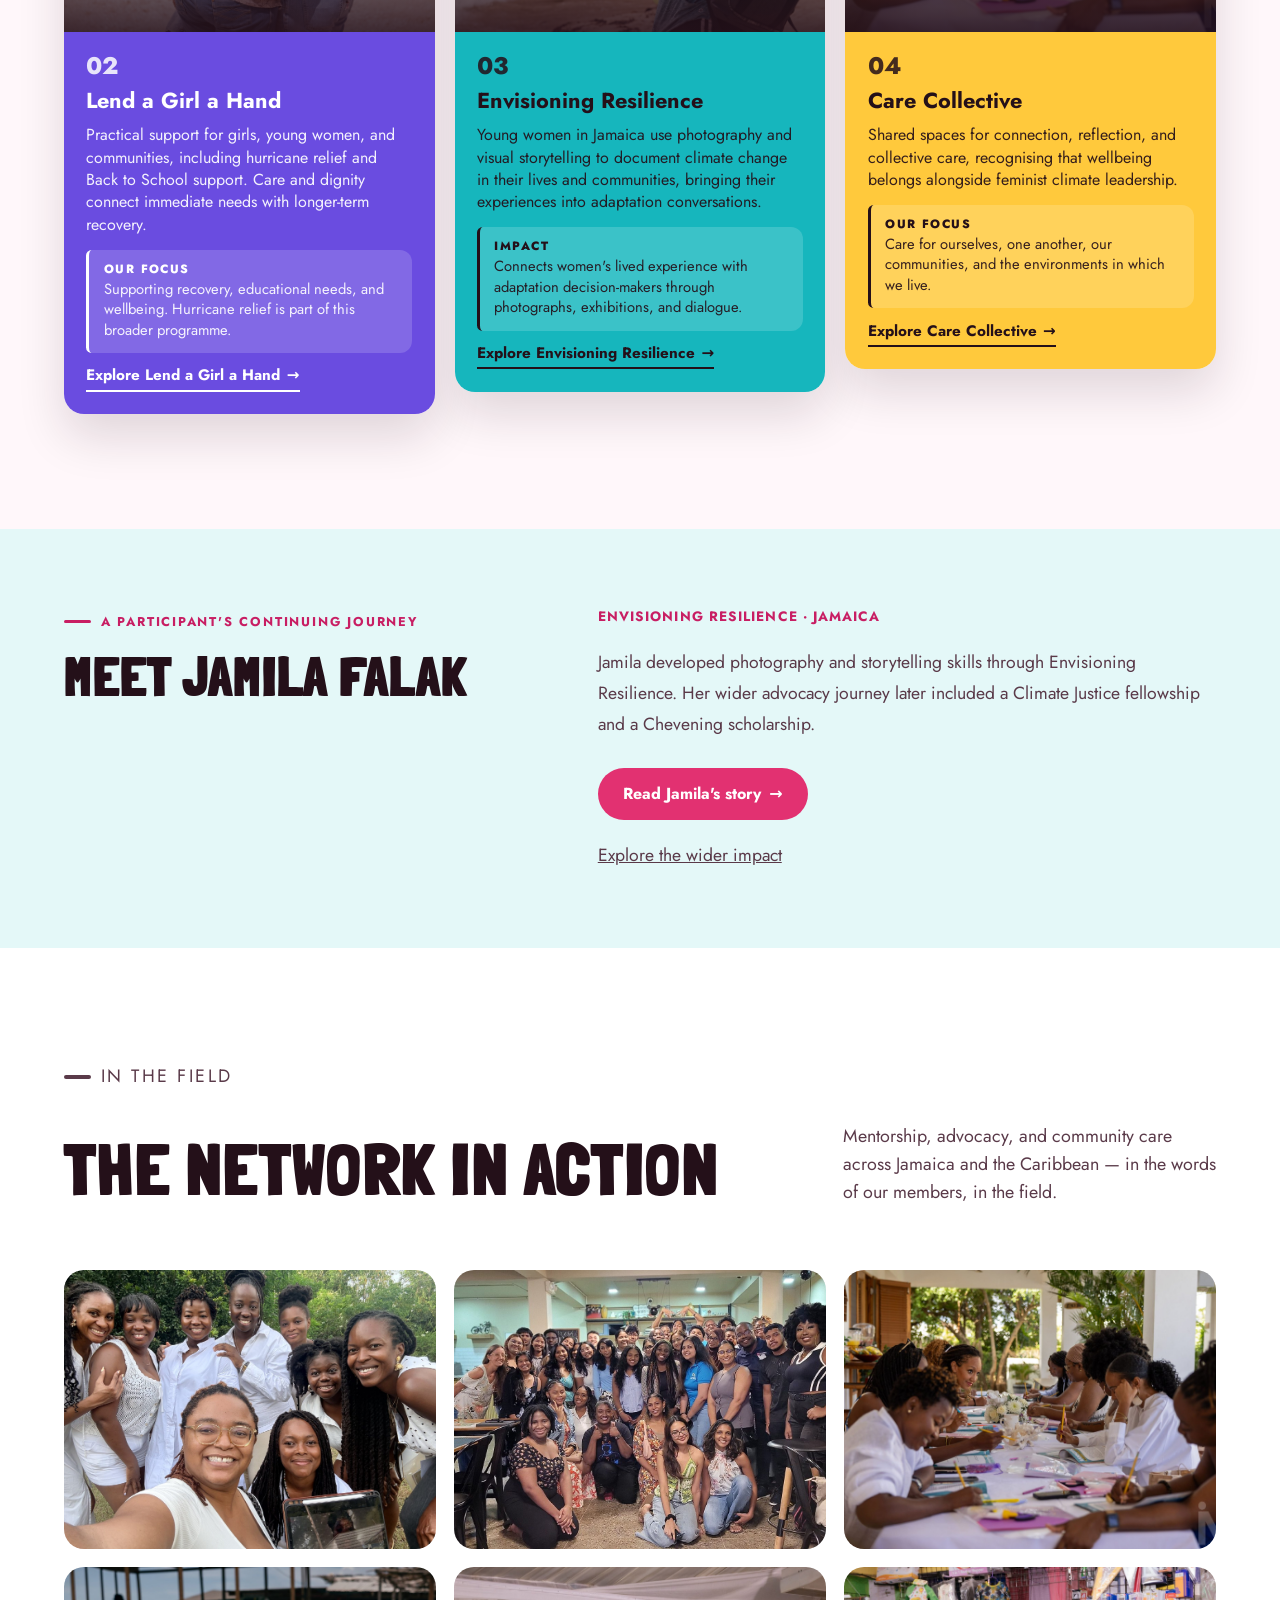
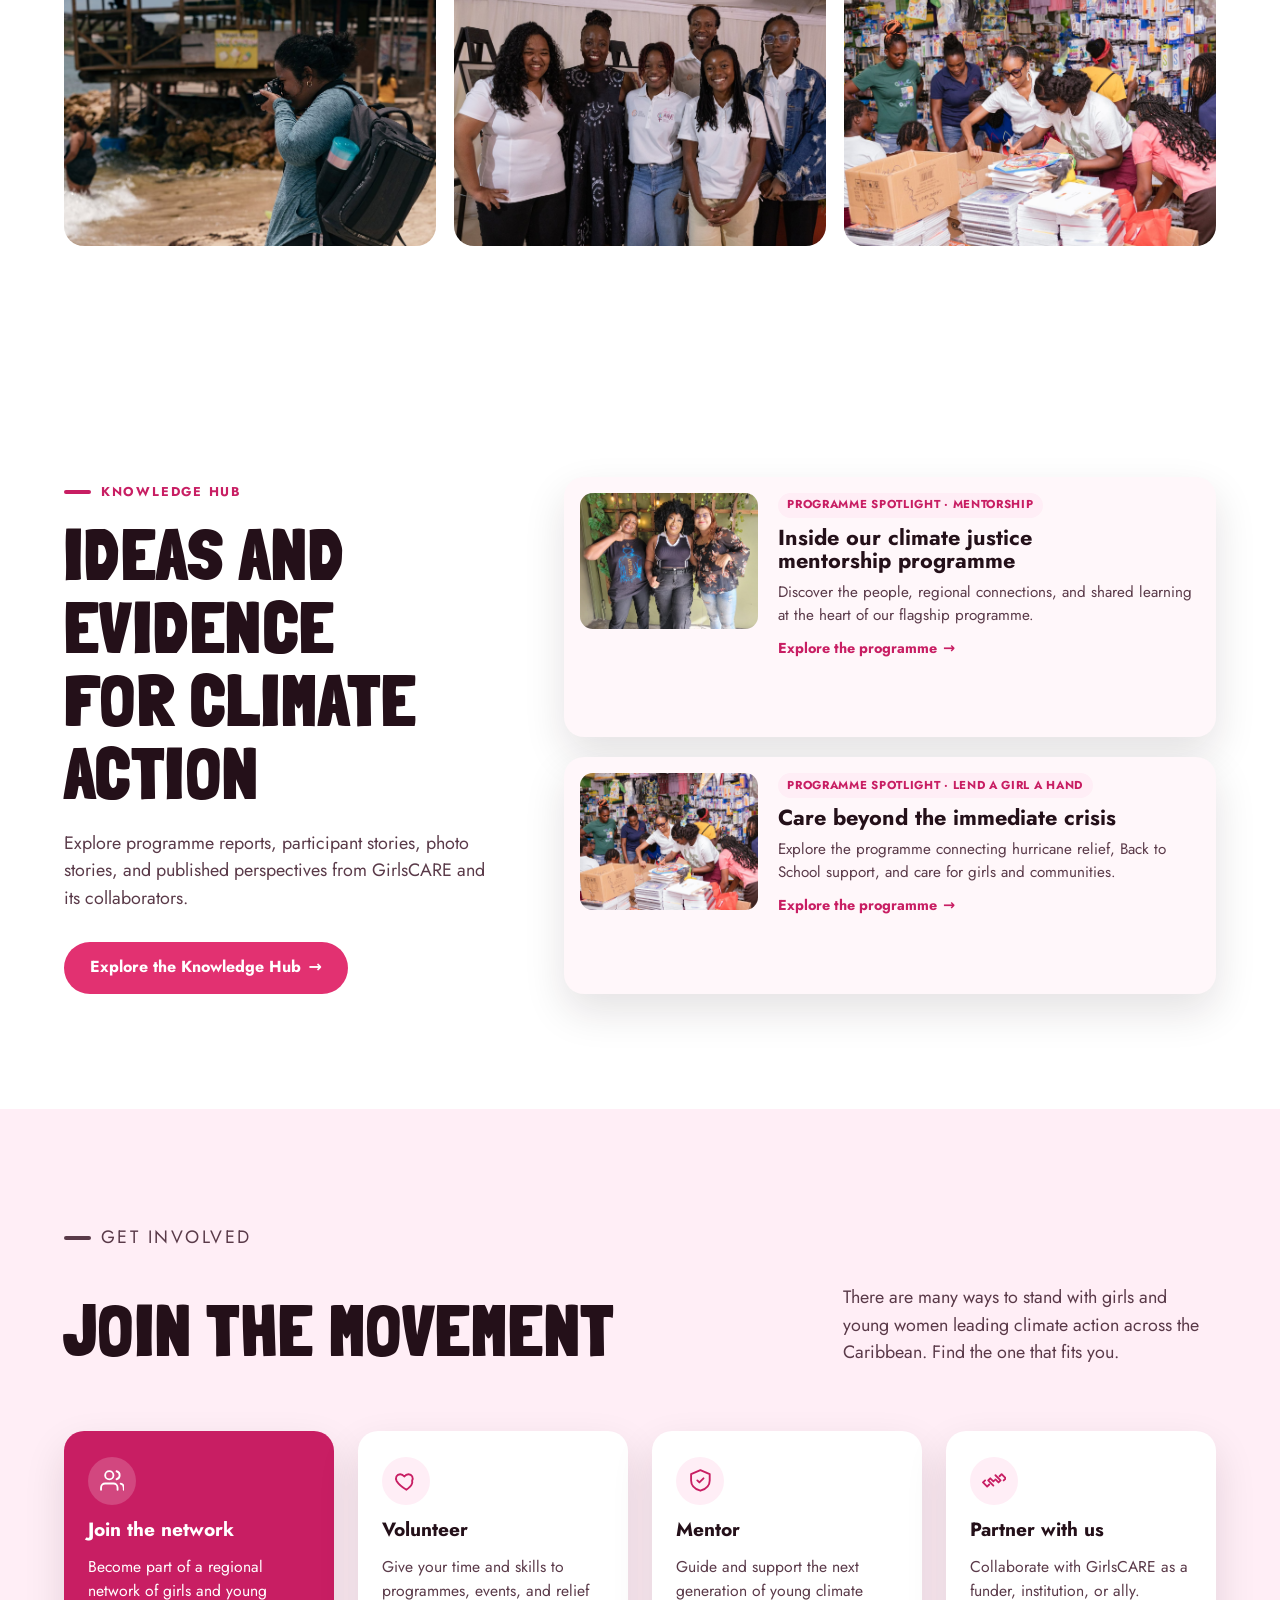
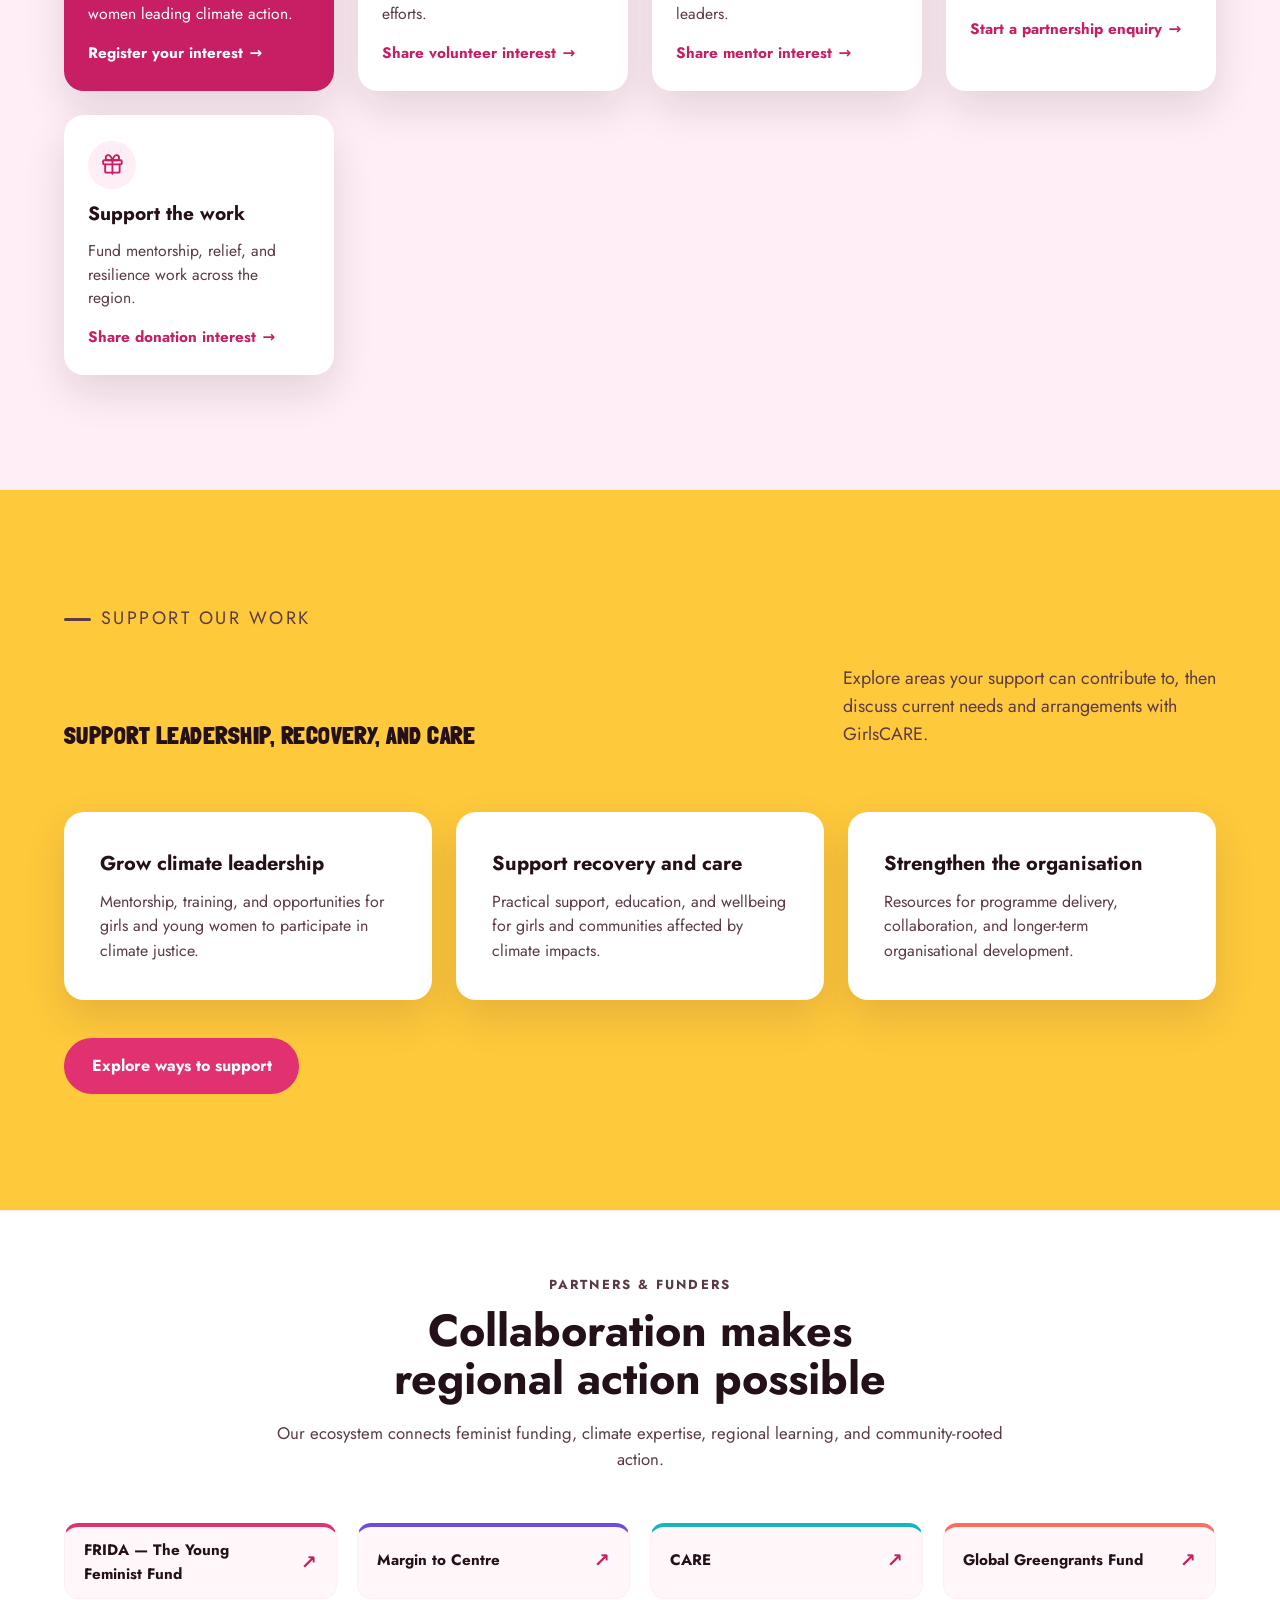
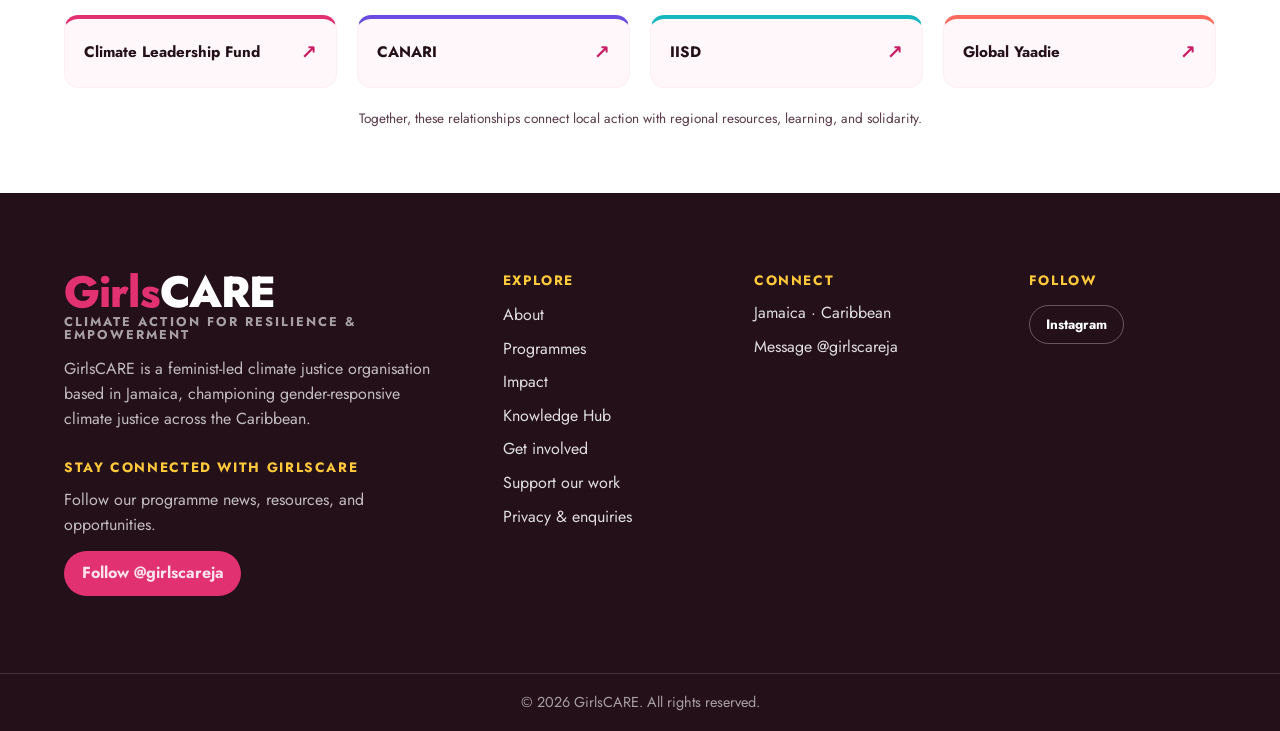
==== commit b9c3a0bb: "Add reviewed on-site enquiry and support flows Load the five approved Google Forms only when their o" ====
--- a/public/index.html
+++ b/public/index.html
@@ -55,7 +55,7 @@
       type="font/ttf"
       crossorigin
     />
-    <link rel="stylesheet" href="styles.css?v=25" />
+    <link rel="stylesheet" href="styles.css?v=26" />
     <link rel="stylesheet" href="impact.css?v=1" />
   </head>
   <body>
@@ -108,11 +108,11 @@
               </button>
             </div>
             <ul class="nav-submenu" id="get-involved-menu">
-              <li><a href="https://docs.google.com/forms/d/e/1FAIpQLScraNWmuQMC6il4NeHuAYXT2PRvUqz7Q9j7wKIEpDqf3PZQfA/viewform">Join the network</a></li>
-              <li><a href="https://docs.google.com/forms/d/e/1FAIpQLSezU7TI1pS-k6oiZPTG26qxL0sajj1wxA977CvD9-OuC6iKEg/viewform">Volunteer</a></li>
-              <li><a href="https://docs.google.com/forms/d/e/1FAIpQLScQRDfPvmgyP-jShfHMybzMpI65CCprJ_MaRGulmcUY34Woag/viewform">Become a mentor</a></li>
-              <li><a href="https://docs.google.com/forms/d/e/1FAIpQLSfNfFzfvlyiVRSW0UylEYHddq_5QWrKPRzvq8jcNLLOYhumZw/viewform">Partner with us</a></li>
-              <li><a href="https://docs.google.com/forms/d/e/1FAIpQLSe1JGZ5mu-cEQTZbSoc4touis5jyDea2JuNcZCdhQTHNCMh_Q/viewform">Donate</a></li>
+              <li><a href="get-involved.html#join">Join the network</a></li>
+              <li><a href="get-involved.html#volunteer">Volunteer</a></li>
+              <li><a href="get-involved.html#mentor">Become a mentor</a></li>
+              <li><a href="get-involved.html#partner">Partner with us</a></li>
+              <li><a href="support.html#donation-interest">Support our work</a></li>
             </ul>
           </li>
           <li><a href="knowledge-hub.html">Knowledge Hub</a></li>
@@ -147,7 +147,7 @@
           </p>
           <div class="hero__actions">
             <!-- Single primary call to action — the one thing we most want a visitor to do. -->
-            <a class="button button--primary" href="https://docs.google.com/forms/d/e/1FAIpQLScraNWmuQMC6il4NeHuAYXT2PRvUqz7Q9j7wKIEpDqf3PZQfA/viewform">Join the network</a>
+            <a class="button button--primary" href="get-involved.html#join">Join the network</a>
             <!-- DRAFT: secondary CTA, intentionally quieter | original: [Insert Secondary CTA Here] -->
             <a class="button button--secondary" href="#programs">
               Explore programmes
@@ -830,7 +830,7 @@
               <h3>Join the network</h3>
               <!-- DRAFT-UNVERIFIED: blurb -->
               <p>Become part of a regional network of girls and young women leading climate action.</p>
-              <a class="get-involved__link" href="https://docs.google.com/forms/d/e/1FAIpQLScraNWmuQMC6il4NeHuAYXT2PRvUqz7Q9j7wKIEpDqf3PZQfA/viewform">Register your interest <span aria-hidden="true">↗</span></a>
+              <a class="get-involved__link" href="get-involved.html#join">Register your interest <span aria-hidden="true">→</span></a>
             </li>
 
             <li class="get-involved__card">
@@ -840,7 +840,7 @@
               <h3>Volunteer</h3>
               <!-- DRAFT-UNVERIFIED: blurb + link target -->
               <p>Give your time and skills to programmes, events, and relief efforts.</p>
-              <a class="get-involved__link" href="https://docs.google.com/forms/d/e/1FAIpQLSezU7TI1pS-k6oiZPTG26qxL0sajj1wxA977CvD9-OuC6iKEg/viewform">Share volunteer interest <span aria-hidden="true">↗</span></a>
+              <a class="get-involved__link" href="get-involved.html#volunteer">Share volunteer interest <span aria-hidden="true">→</span></a>
             </li>
 
             <li class="get-involved__card">
@@ -850,7 +850,7 @@
               <h3>Mentor</h3>
               <!-- DRAFT-UNVERIFIED: blurb + link target -->
               <p>Guide and support the next generation of young climate leaders.</p>
-              <a class="get-involved__link" href="https://docs.google.com/forms/d/e/1FAIpQLScQRDfPvmgyP-jShfHMybzMpI65CCprJ_MaRGulmcUY34Woag/viewform">Share mentor interest <span aria-hidden="true">↗</span></a>
+              <a class="get-involved__link" href="get-involved.html#mentor">Share mentor interest <span aria-hidden="true">→</span></a>
             </li>
 
             <li class="get-involved__card">
@@ -860,48 +860,44 @@
               <h3>Partner with us</h3>
               <!-- DRAFT-UNVERIFIED: blurb + link target -->
               <p>Collaborate with GirlsCARE as a funder, institution, or ally.</p>
-              <a class="get-involved__link" href="https://docs.google.com/forms/d/e/1FAIpQLSfNfFzfvlyiVRSW0UylEYHddq_5QWrKPRzvq8jcNLLOYhumZw/viewform">Start a partnership enquiry <span aria-hidden="true">↗</span></a>
+              <a class="get-involved__link" href="get-involved.html#partner">Start a partnership enquiry <span aria-hidden="true">→</span></a>
             </li>
 
             <li class="get-involved__card">
               <span class="get-involved__icon" aria-hidden="true">
                 <svg viewBox="0 0 24 24" fill="none" stroke="currentColor" stroke-width="1.8" stroke-linecap="round" stroke-linejoin="round"><rect x="3" y="8" width="18" height="4" rx="1"/><path d="M12 8v13"/><path d="M5 12v7a1 1 0 0 0 1 1h12a1 1 0 0 0 1-1v-7"/><path d="M12 8S10.5 3 8 3a2.5 2.5 0 0 0 0 5Z"/><path d="M12 8s1.5-5 4-5a2.5 2.5 0 0 1 0 5Z"/></svg>
               </span>
-              <h3>Donate</h3>
+              <h3>Support the work</h3>
               <!-- DRAFT-UNVERIFIED: blurb -->
               <p>Fund mentorship, relief, and resilience work across the region.</p>
-              <a class="get-involved__link" href="https://docs.google.com/forms/d/e/1FAIpQLSe1JGZ5mu-cEQTZbSoc4touis5jyDea2JuNcZCdhQTHNCMh_Q/viewform">Share donation interest <span aria-hidden="true">↗</span></a>
+              <a class="get-involved__link" href="support.html#donation-interest">Share donation interest <span aria-hidden="true">→</span></a>
             </li>
           </ul>
         </div>
       </section>
 
-      <!-- DRAFT (stakeholder supplied): confirm giving amounts and connect the CTA to the approved donation platform before launch. -->
       <section class="support" id="support" aria-labelledby="support-title">
         <div class="section-shell">
           <div class="section-heading">
             <p class="section-kicker">Support Our Work</p>
-            <h2 id="support-title">See the difference your gift can make</h2>
+            <h2 id="support-title">Support leadership, recovery, and care</h2>
             <p>
-              Every contribution helps girls and young women lead climate action,
-              recover after disasters, and build resilient communities.
+              Explore areas your support can contribute to, then discuss
+              current needs and arrangements with GirlsCARE.
             </p>
           </div>
           <div class="support__grid">
             <article class="support__card">
-              <p class="support__amount">JMD 20,000</p>
-              <h3>Restore dignity</h3>
-              <p>Can support a young woman with post-hurricane dignity and sanitary supplies.</p>
+              <h3>Grow climate leadership</h3>
+              <p>Mentorship, training, and opportunities for girls and young women to participate in climate justice.</p>
             </article>
             <article class="support__card">
-              <p class="support__amount">JMD 35,000</p>
-              <h3>Equip climate leaders</h3>
-              <p>Can provide climate resilience training materials for participants.</p>
+              <h3>Support recovery and care</h3>
+              <p>Practical support, education, and wellbeing for girls and communities affected by climate impacts.</p>
             </article>
             <article class="support__card">
-              <p class="support__amount">JMD 70,000</p>
-              <h3>Bring a community together</h3>
-              <p>Can fund a community resilience workshop.</p>
+              <h3>Strengthen the organisation</h3>
+              <p>Resources for programme delivery, collaboration, and longer-term organisational development.</p>
             </article>
           </div>
           <a class="button button--primary support__cta" href="support.html">Explore ways to support</a>
@@ -986,8 +982,8 @@
           </p>
 
           <div class="footer-newsletter" aria-labelledby="newsletter-heading">
-            <span class="footer-newsletter__heading" id="newsletter-heading">Get updates from GirlsCARE</span>
-            <p>Newsletter sign-up is coming soon. Follow us on Instagram for current updates.</p>
+            <span class="footer-newsletter__heading" id="newsletter-heading">Stay connected with GirlsCARE</span>
+            <p>Follow our programme news, resources, and opportunities.</p>
             <a class="footer-newsletter__link" href="https://www.instagram.com/girlscareja/">Follow @girlscareja</a>
           </div>
         </div>
@@ -1001,6 +997,7 @@
             <li><a href="knowledge-hub.html">Knowledge Hub</a></li>
             <li><a href="get-involved.html">Get involved</a></li>
             <li><a href="support.html">Support our work</a></li>
+            <li><a href="privacy.html">Privacy &amp; enquiries</a></li>
           </ul>
         </nav>
 
--- a/public/styles.css
+++ b/public/styles.css
@@ -3652,3 +3652,15 @@
     animation: none !important;
   }
 }
+
+@media (scripting: none) {
+  html {
+    scroll-behavior: auto;
+  }
+}
+
+@media (scripting: none) and (max-width: 46rem) {
+  .site-header {
+    position: static;
+  }
+}
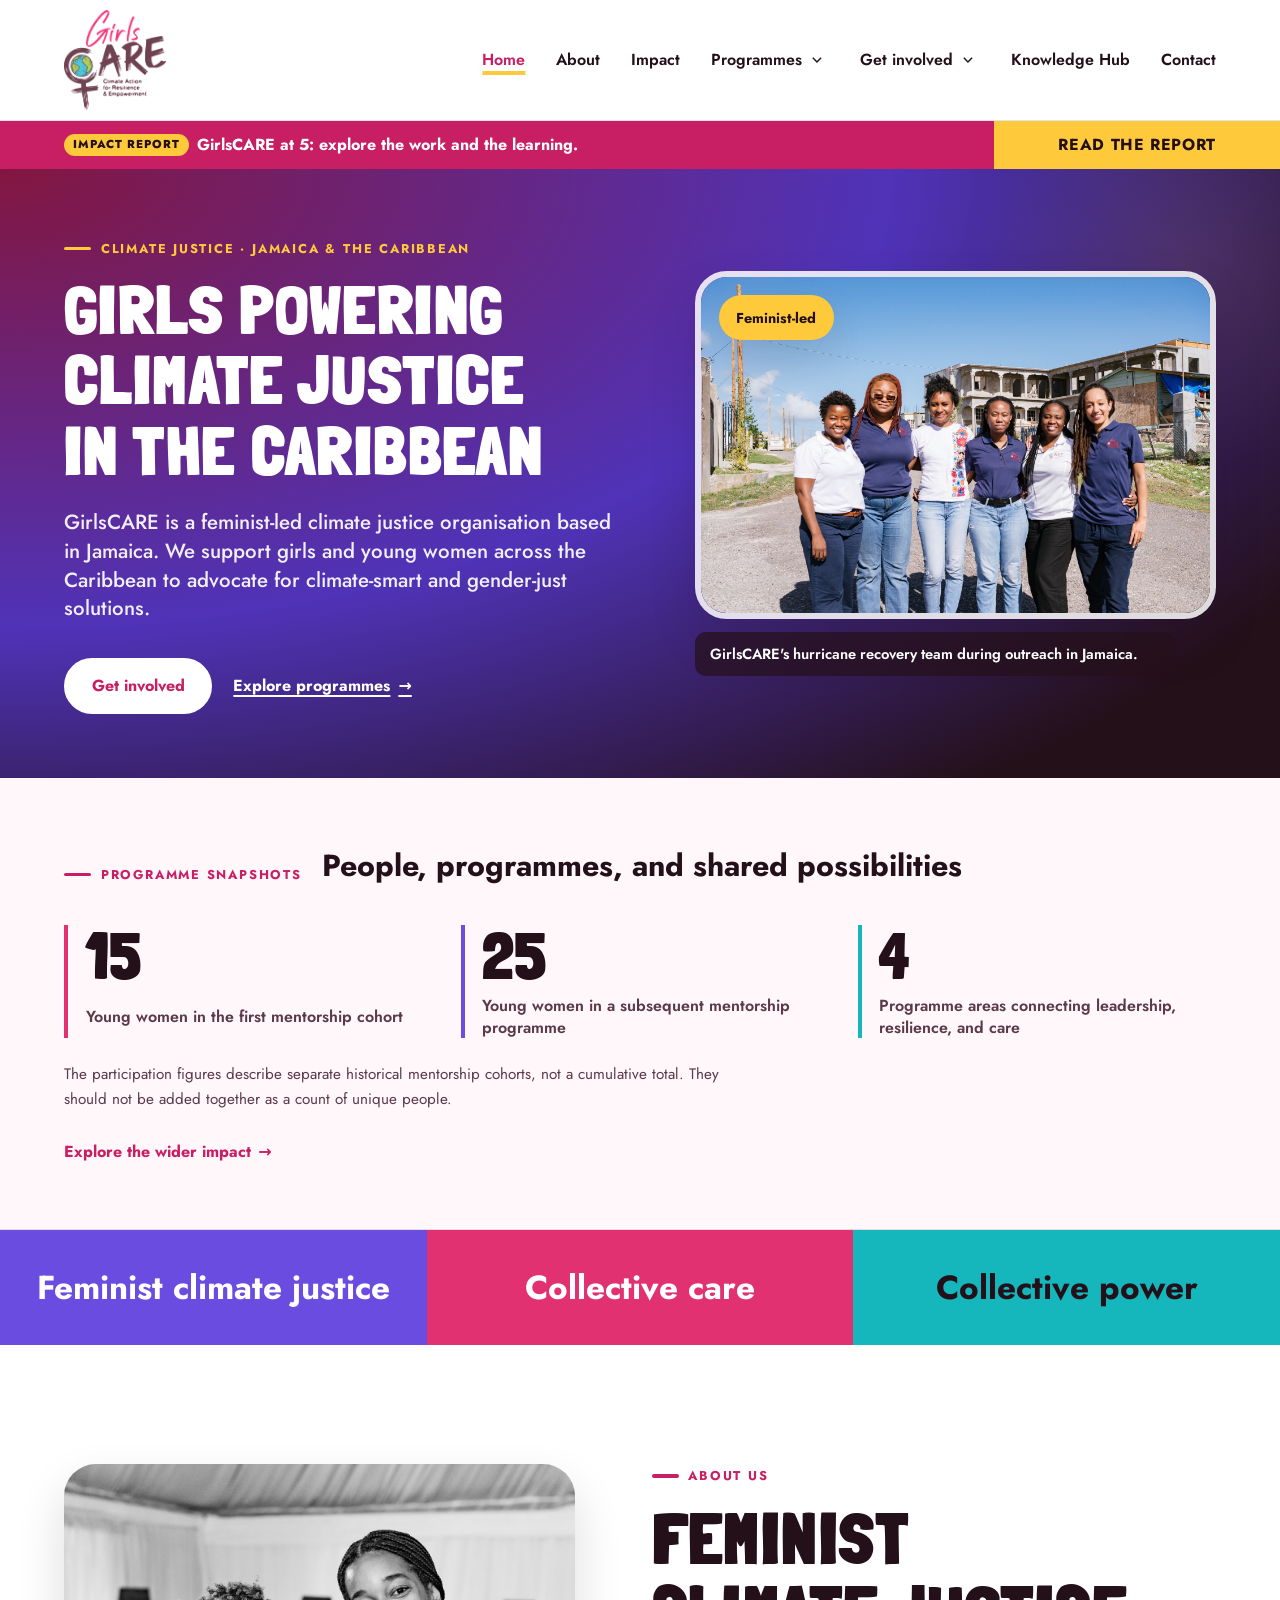
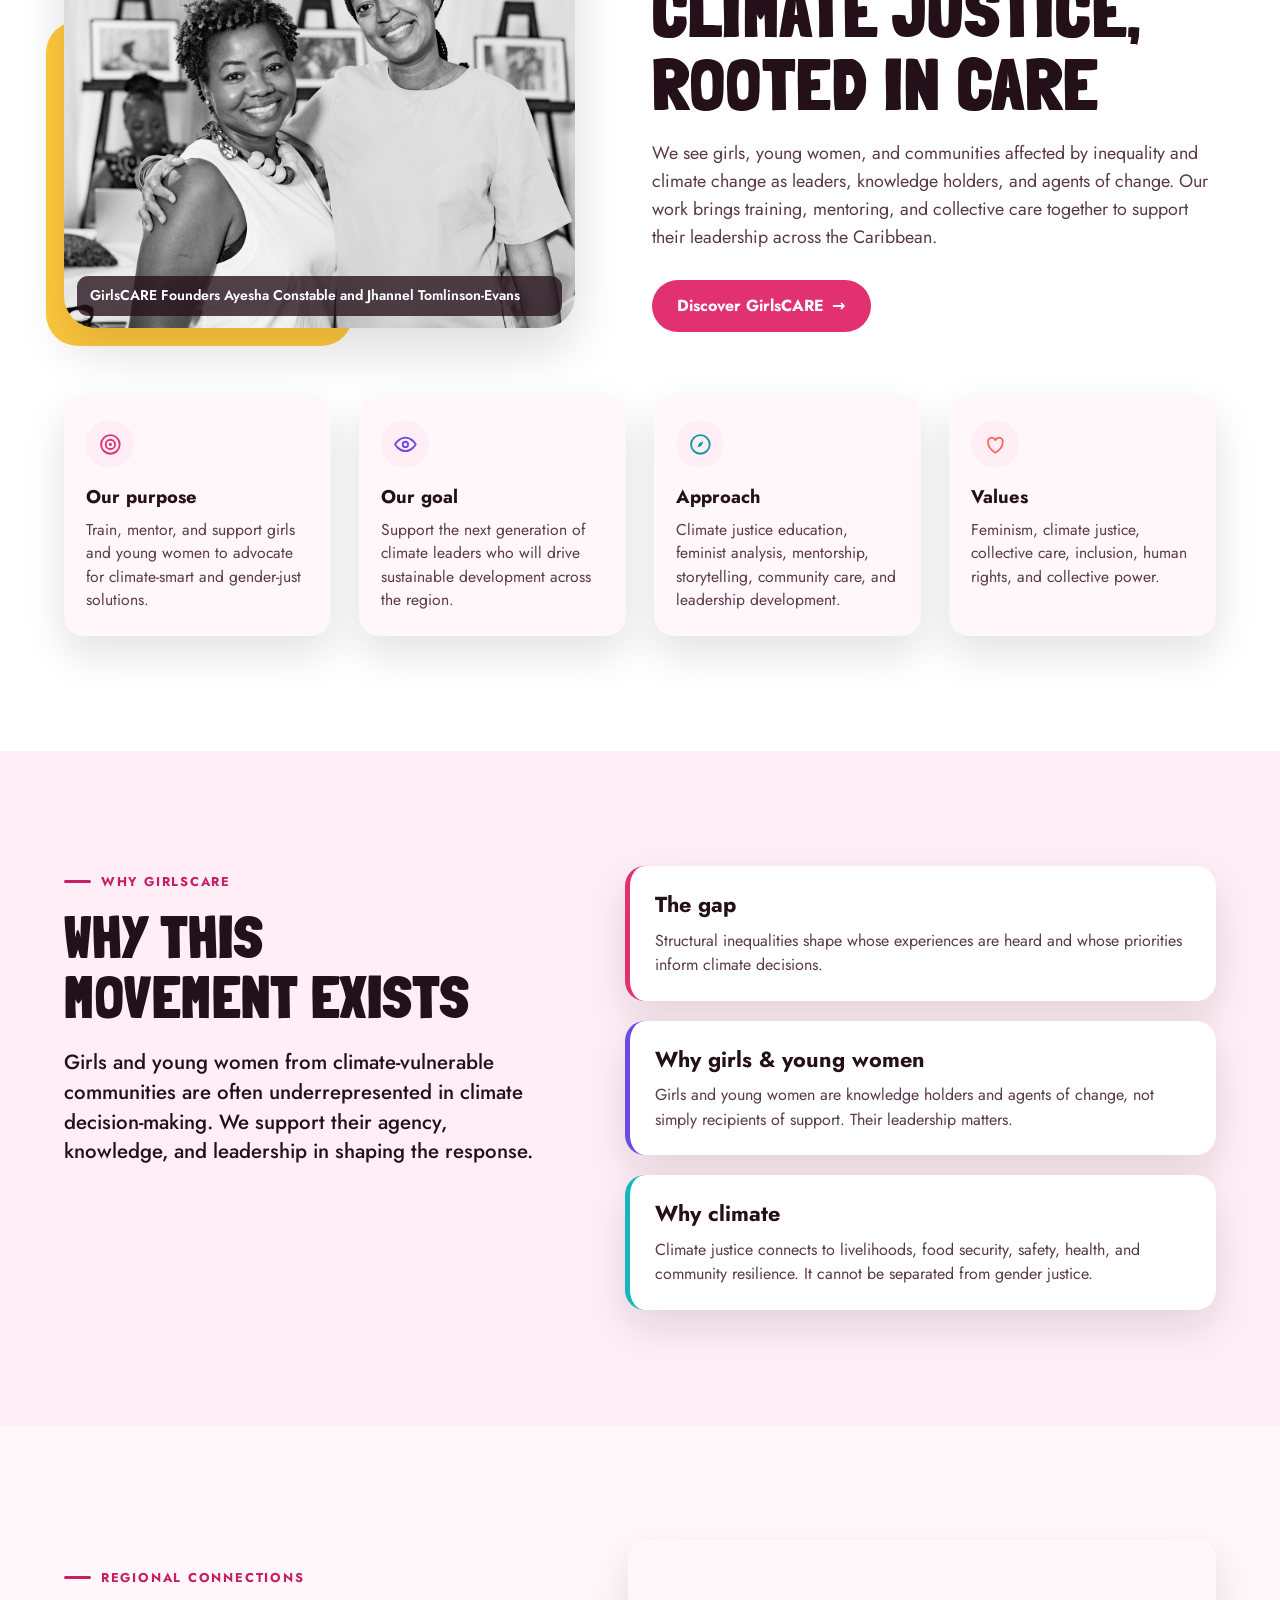
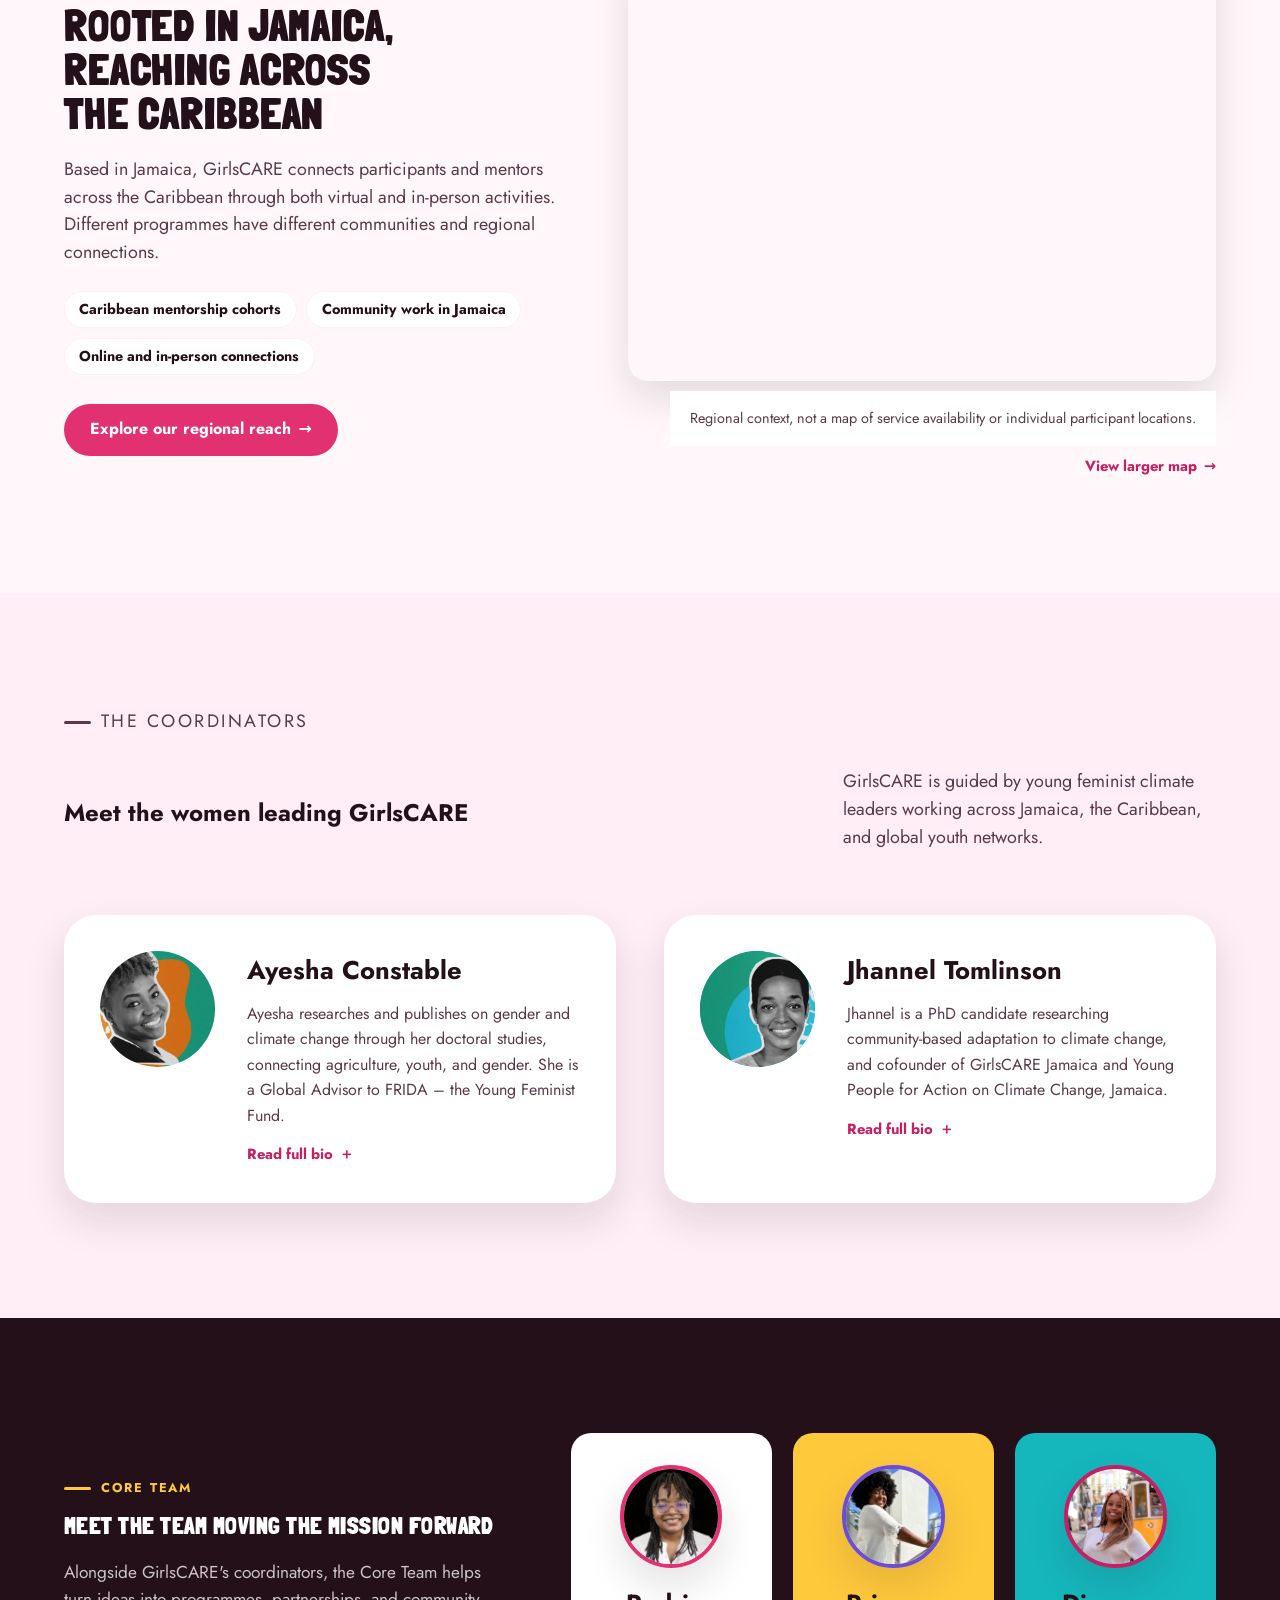
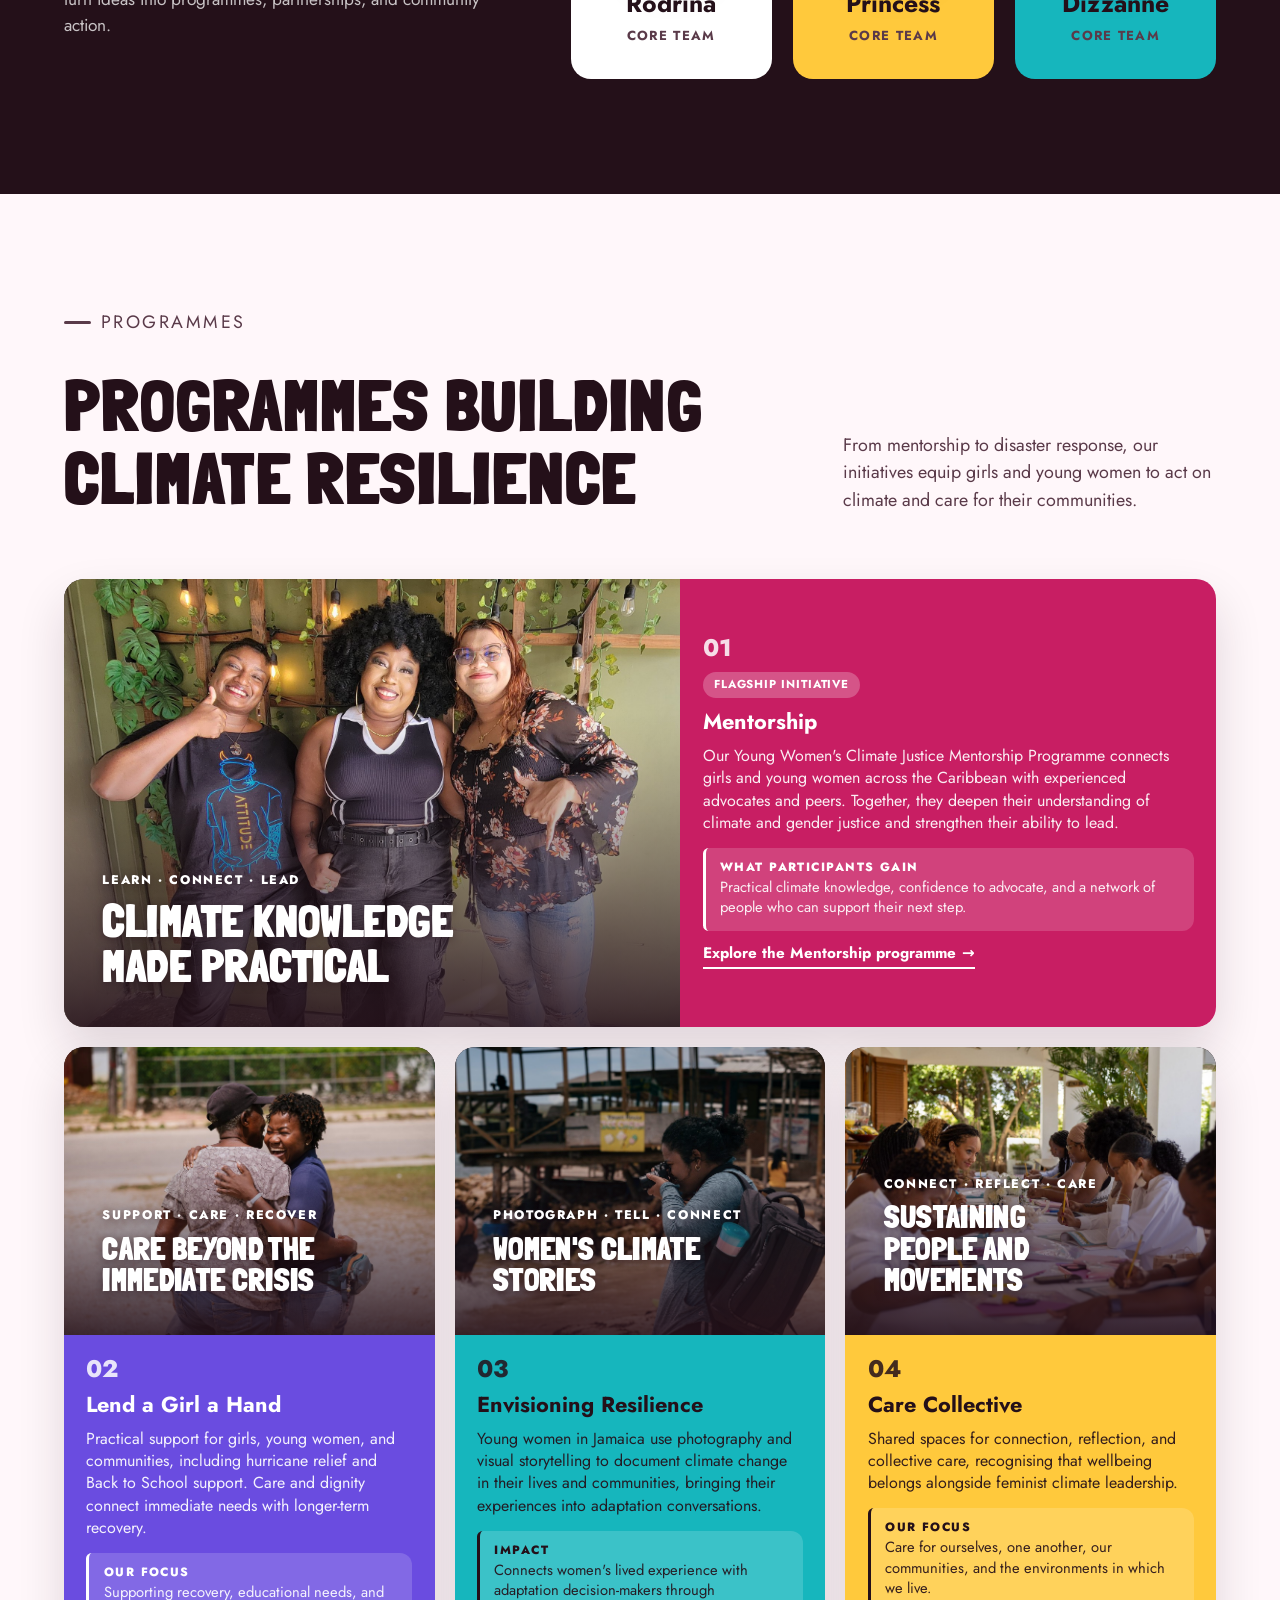
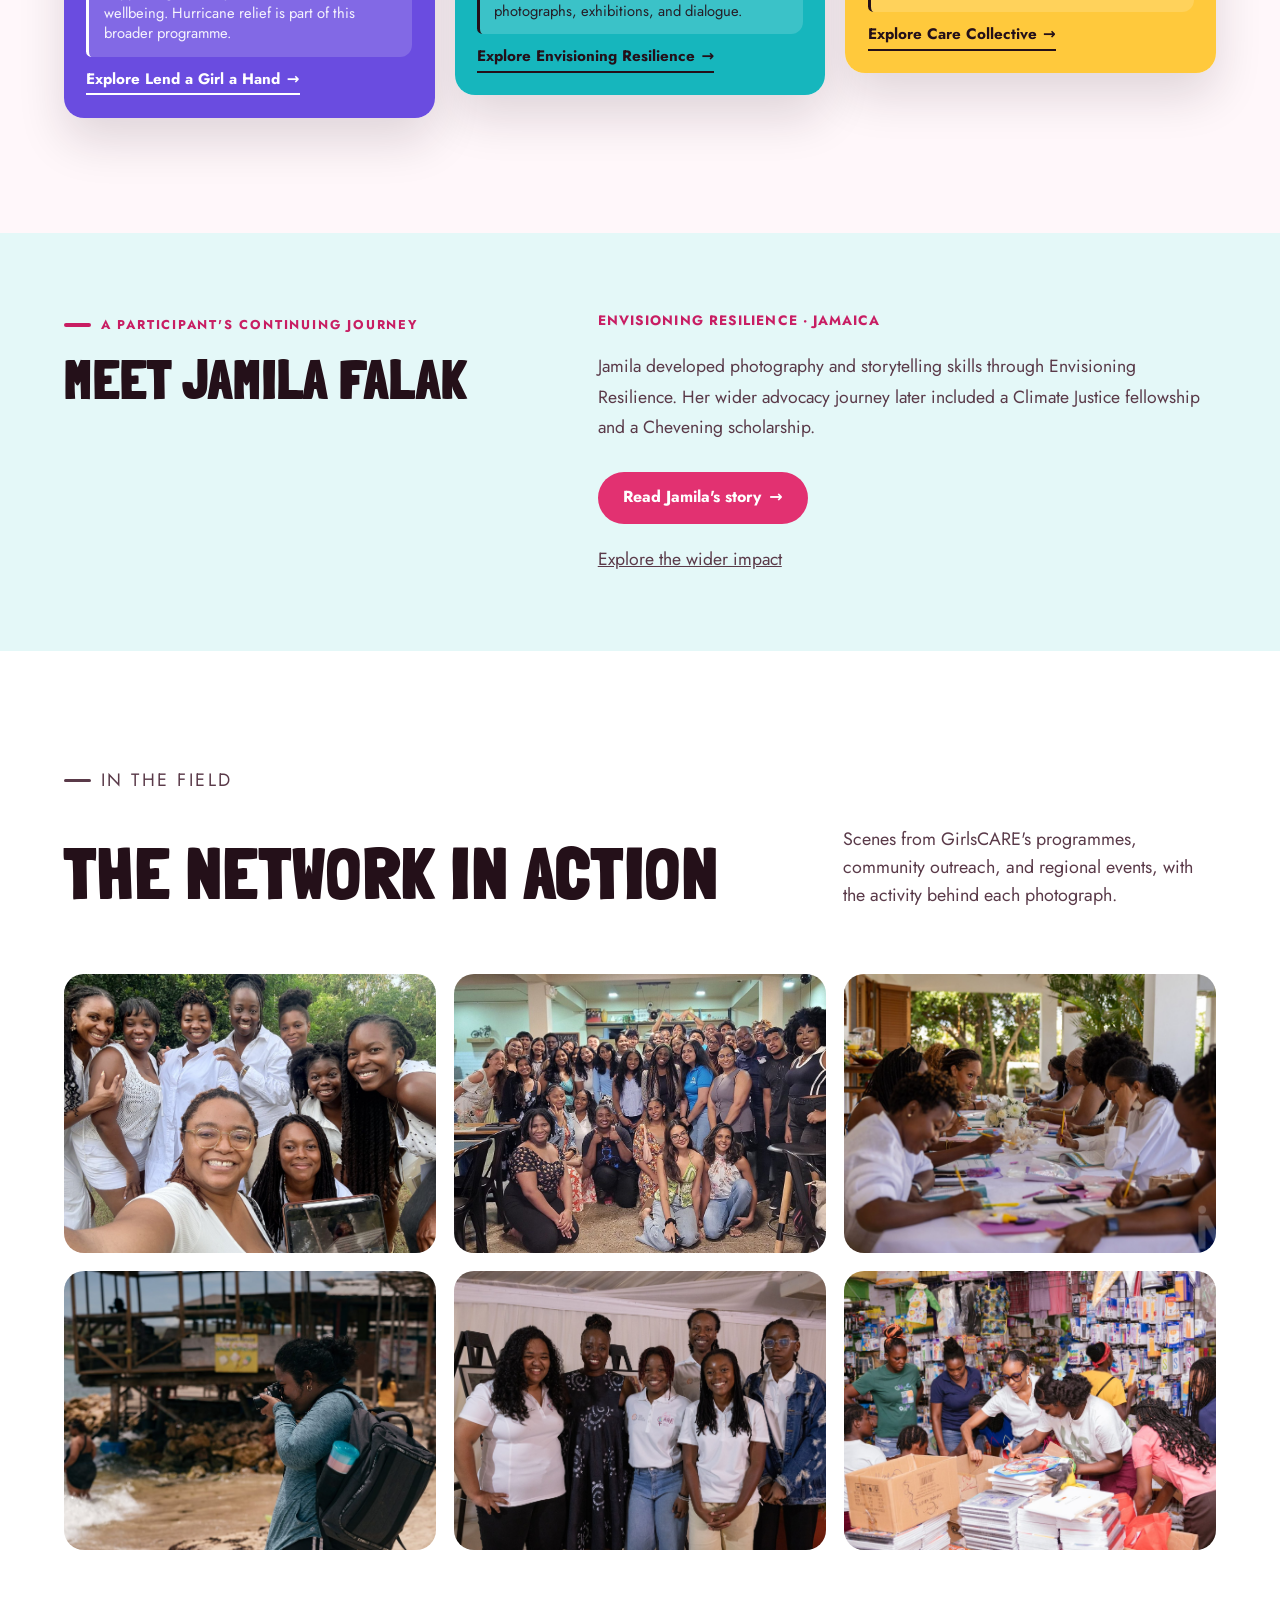
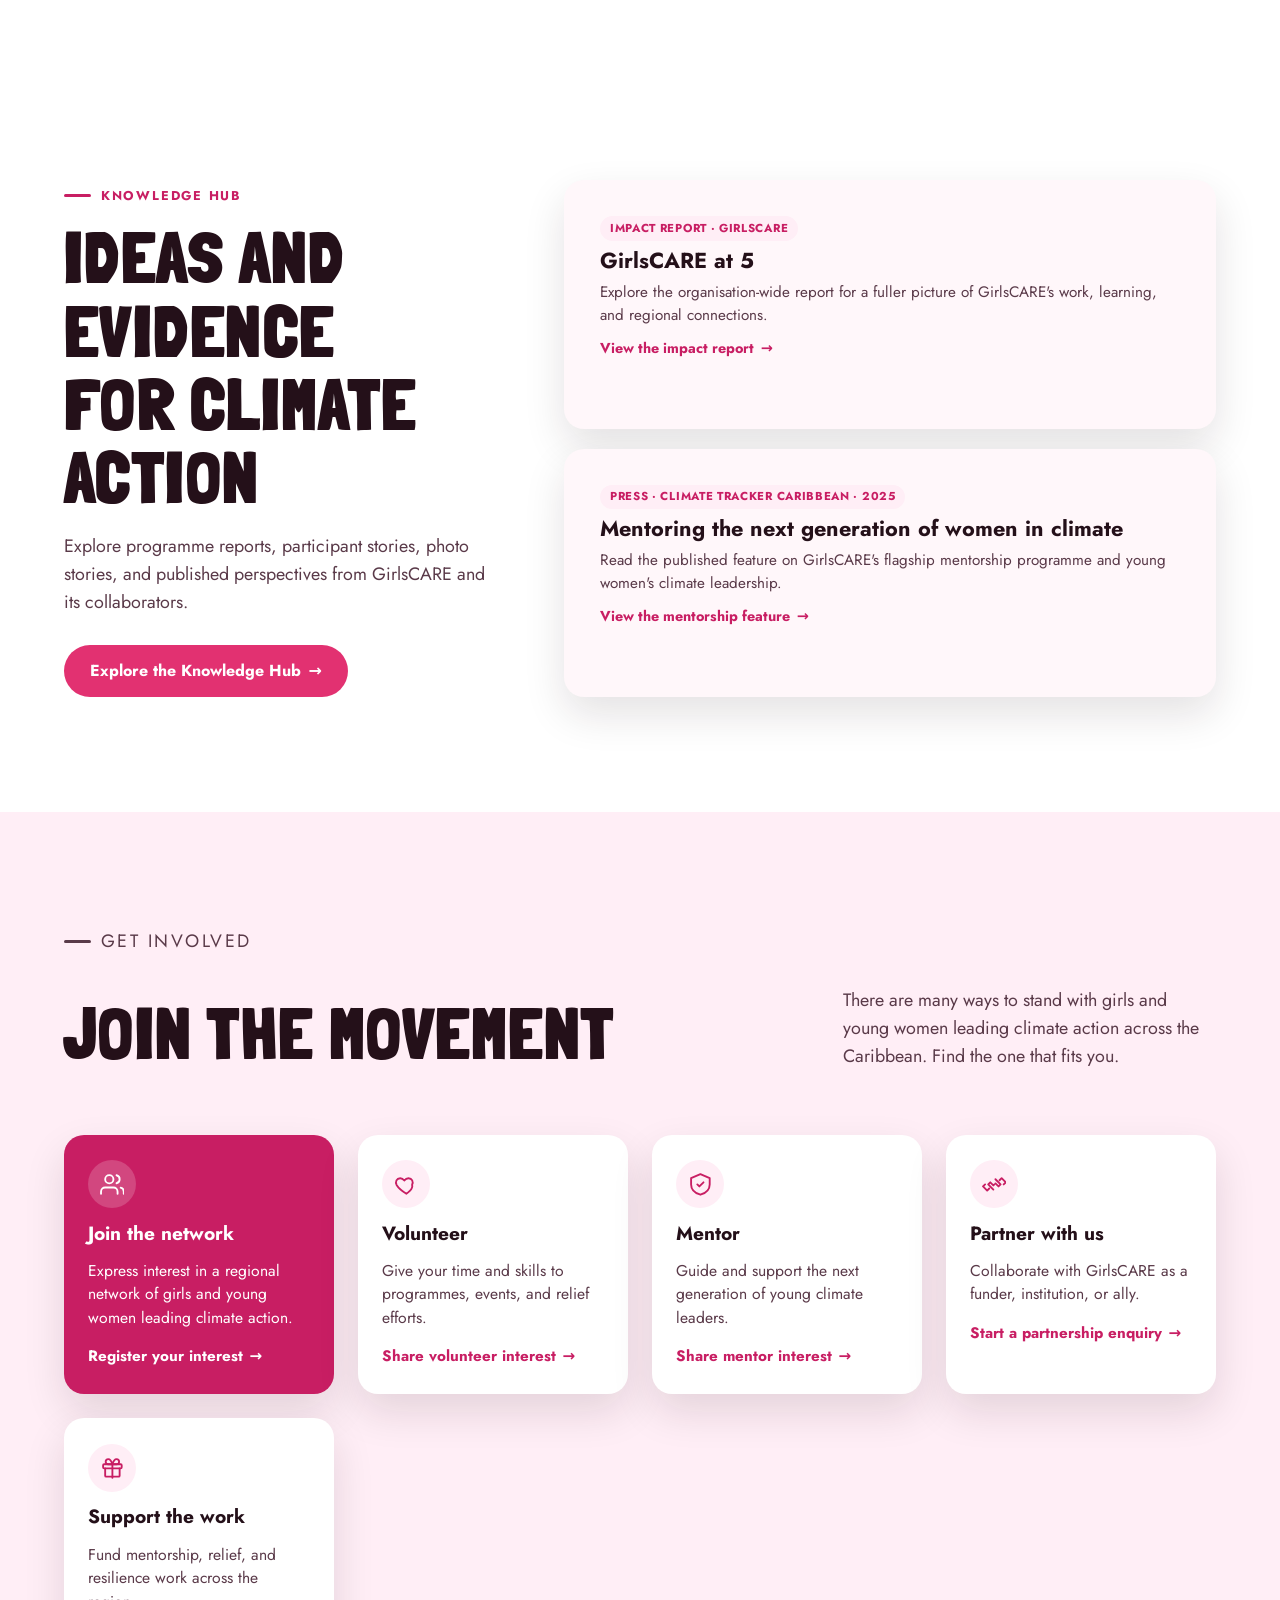
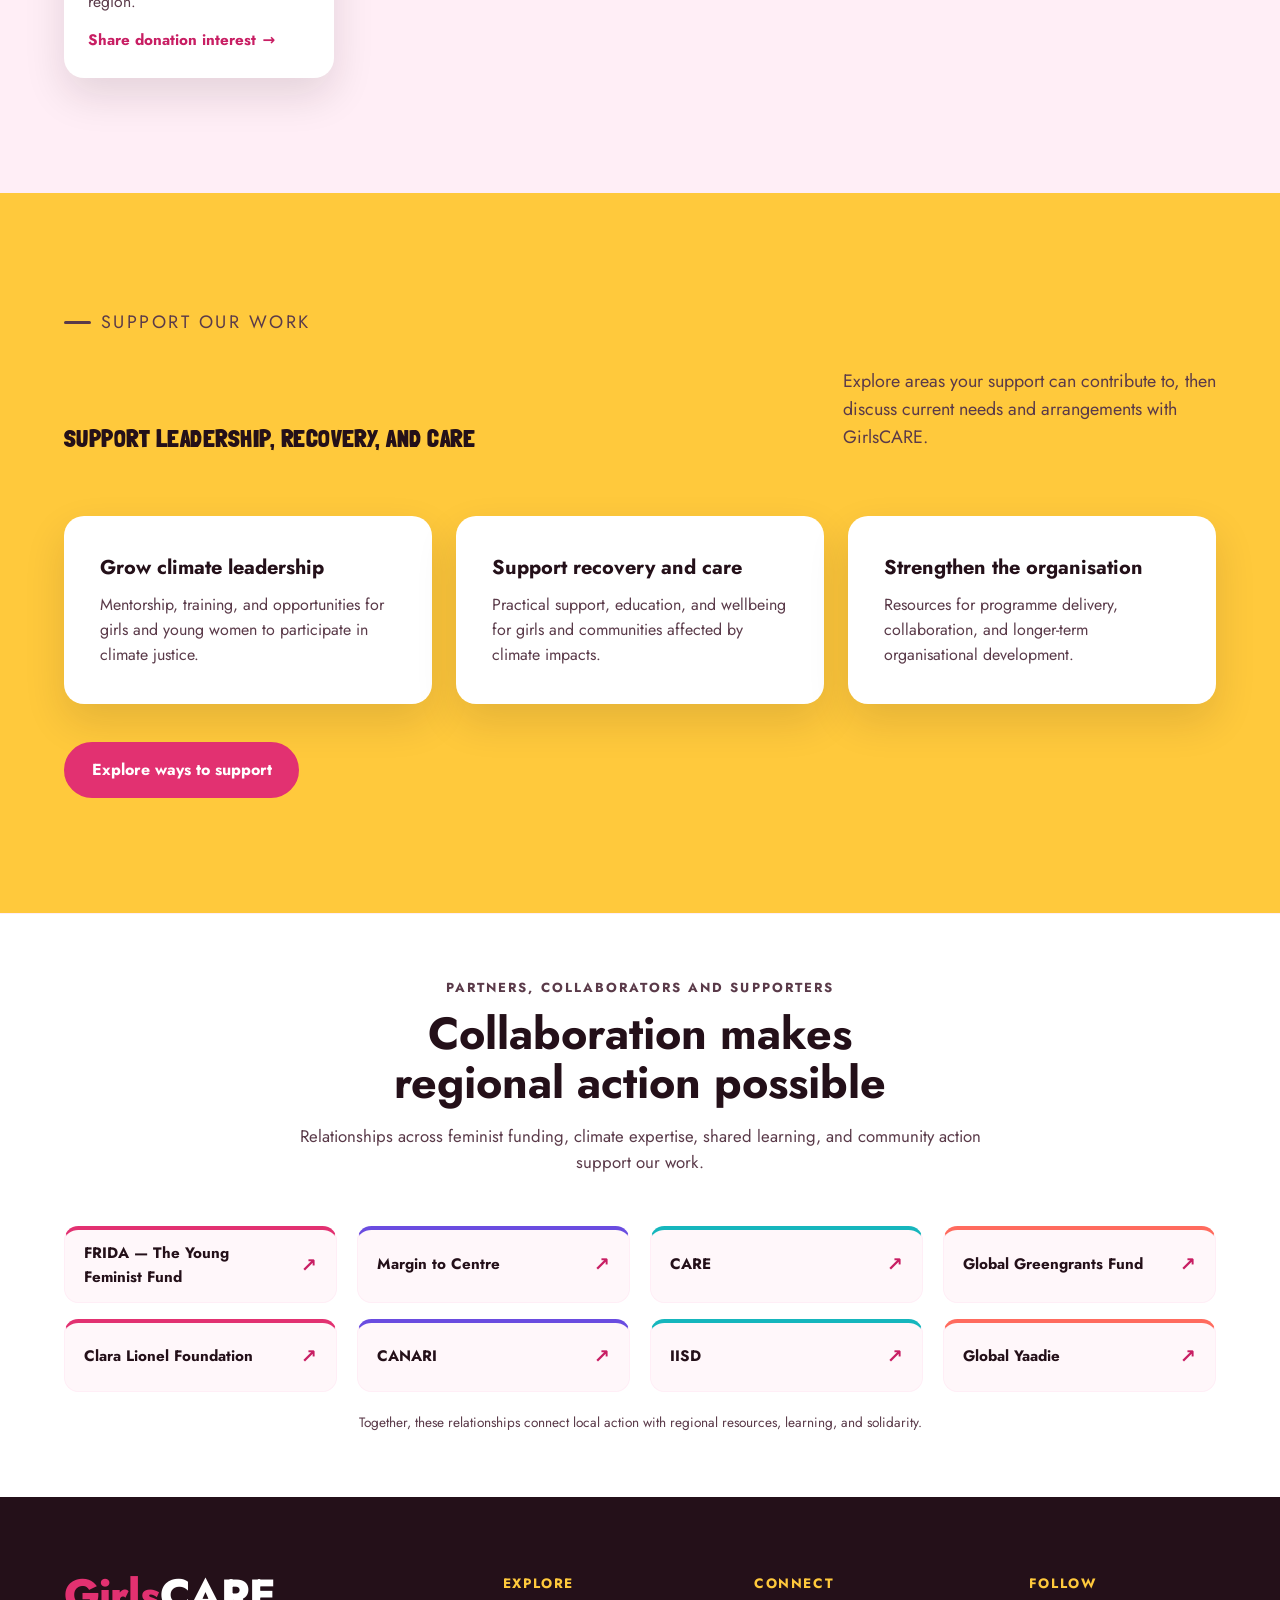
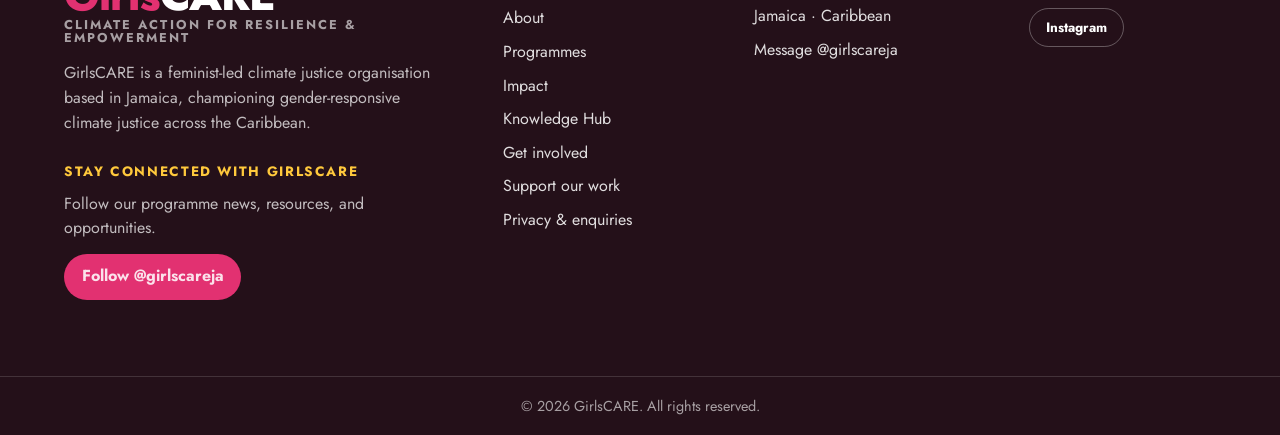
==== commit f7d87275: "Complete reviewed homepage integration and launch assets Connect the homepage to published resources" ====
--- a/public/index.html
+++ b/public/index.html
@@ -4,20 +4,17 @@
     <meta charset="UTF-8" />
     <meta name="viewport" content="width=device-width, initial-scale=1.0" />
     <meta name="theme-color" content="#e23171" />
-    <!-- Remaining DRAFT annotations identify editorial review items.
-         Programme snapshots use the content guide, not cumulative reach totals.
-         See README.md for content approval and maintenance guidance. -->
     <meta
       name="description"
       content="GirlsCARE is a feminist-led climate justice organisation based in Jamaica, supporting girls and young women to advocate for climate-smart and gender-just solutions across the Caribbean."
     />
-    <!-- DRAFT (sourced): page title | original: GirlsCARE | [Insert Page Title Here] -->
-    <title>GirlsCARE | Girls Climate Action for Resilience &amp; Empowerment</title>
+    <title>GirlsCARE | Feminist Climate Justice in the Caribbean</title>
     <link rel="canonical" href="https://girlscarejamaica.web.app/" />
+    <link rel="icon" type="image/png" href="/assets/favicon.png" />
     <meta property="og:type" content="website" />
     <meta property="og:site_name" content="GirlsCARE" />
     <meta property="og:locale" content="en_JM" />
-    <meta property="og:title" content="GirlsCARE | Girls Climate Action for Resilience &amp; Empowerment" />
+    <meta property="og:title" content="GirlsCARE | Feminist Climate Justice in the Caribbean" />
     <meta
       property="og:description"
       content="A feminist-led climate justice organisation rooted in Jamaica, connecting young women's leadership, collective power, and care across the Caribbean."
@@ -32,7 +29,7 @@
       content="GirlsCARE's hurricane recovery team in Jamaica beside the words Girls powering climate justice in the Caribbean."
     />
     <meta name="twitter:card" content="summary_large_image" />
-    <meta name="twitter:title" content="GirlsCARE | Girls Climate Action for Resilience &amp; Empowerment" />
+    <meta name="twitter:title" content="GirlsCARE | Feminist Climate Justice in the Caribbean" />
     <meta
       name="twitter:description"
       content="A feminist-led climate justice organisation supporting girls and young women across Jamaica and the Caribbean."
@@ -55,7 +52,7 @@
       type="font/ttf"
       crossorigin
     />
-    <link rel="stylesheet" href="styles.css?v=26" />
+    <link rel="stylesheet" href="styles.css?v=27" />
     <link rel="stylesheet" href="impact.css?v=1" />
   </head>
   <body>
@@ -101,7 +98,7 @@
           </li>
           <li class="nav-item--submenu">
             <div class="nav-menu__trigger">
-              <a href="get-involved.html" data-nav-section="get-involved">Get involved</a>
+              <a href="get-involved.html">Get involved</a>
               <button class="nav-submenu__toggle" type="button" aria-expanded="false" aria-controls="get-involved-menu">
                 <span class="visually-hidden">Open Get involved menu</span>
                 <svg viewBox="0 0 12 8" aria-hidden="true"><path d="m1 1 5 5 5-5" /></svg>
@@ -122,23 +119,17 @@
     </header>
 
     <main id="main-content">
-      <!-- DRAFT-UNVERIFIED: announcement — replace with a current, timely message
-           (campaign, event, or application window).
-           original message: [Insert Timely Announcement Or Campaign Message Here]
-           original link text: [Insert Announcement Link Text Here] -->
-      <section class="notice" aria-label="Announcement">
+      <section class="notice" aria-label="Featured impact report">
         <p>
-          <span class="notice__tag">Take part</span>
-          Looking for a way to contribute to GirlsCARE's climate work?
+          <span class="notice__tag">Impact report</span>
+          GirlsCARE at 5: explore the work and the learning.
         </p>
-        <a href="get-involved.html">Explore your path</a>
+        <a href="knowledge-hub.html#girlscare-at-five">Read the report</a>
       </section>
 
       <section class="hero" id="home" aria-labelledby="hero-title">
         <div class="hero__copy">
-          <!-- DRAFT (sourced): region/theme | original: [Insert Region Or Community Theme Here] -->
           <p class="section-kicker">Climate Justice · Jamaica &amp; the Caribbean</p>
-          <!-- DRAFT-UNVERIFIED: hero headline | original: [Insert Bold GirlsCARE Hero Headline Here] -->
           <h1 id="hero-title">Girls powering climate justice in the Caribbean</h1>
           <p>
             GirlsCARE is a feminist-led climate justice organisation based in
@@ -146,9 +137,7 @@
             to advocate for climate-smart and gender-just solutions.
           </p>
           <div class="hero__actions">
-            <!-- Single primary call to action — the one thing we most want a visitor to do. -->
-            <a class="button button--primary" href="get-involved.html#join">Join the network</a>
-            <!-- DRAFT: secondary CTA, intentionally quieter | original: [Insert Secondary CTA Here] -->
+            <a class="button button--primary" href="get-involved.html">Get involved</a>
             <a class="button button--secondary" href="#programs">
               Explore programmes
             </a>
@@ -158,7 +147,10 @@
         <figure class="hero__visual hero__visual--landscape">
           <img
             src="assets/homepage-hurricane-recovery-team.jpg"
+            width="1800"
+            height="1198"
             alt="Six members of GirlsCARE's hurricane recovery team standing together in Jamaica"
+            fetchpriority="high"
           />
           <figcaption>GirlsCARE's hurricane recovery team during outreach in Jamaica.</figcaption>
           <span class="hero__badge">Feminist-led</span>
@@ -196,20 +188,18 @@
         </div>
       </section>
 
-      <!-- DRAFT (sourced from acronym: Climate Action for Resilience & Empowerment)
-           values | original: [Insert Value 01] / [Insert Value 02] / [Insert Value 03] -->
       <section
         class="care-strip"
-        aria-label="Our values"
+        aria-label="Our values at a glance"
       >
         <div class="care-strip__item">
-          <span>Climate Action</span>
+          <span>Feminist climate justice</span>
         </div>
         <div class="care-strip__item">
-          <span>Resilience</span>
+          <span>Collective care</span>
         </div>
         <div class="care-strip__item">
-          <span>Empowerment</span>
+          <span>Collective power</span>
         </div>
       </section>
 
@@ -219,7 +209,10 @@
             <figure class="about__image">
               <img
                 src="assets/homepage-founders-ayesha-jhannel.jpg"
+                width="1800"
+                height="1202"
                 alt="GirlsCARE founders Ayesha Constable and Jhannel Tomlinson-Evans smiling together"
+                loading="lazy"
               />
               <figcaption>GirlsCARE Founders Ayesha Constable and Jhannel Tomlinson-Evans</figcaption>
             </figure>
@@ -270,7 +263,6 @@
         </div>
       </section>
 
-      <!-- Story section — answers "why does GirlsCARE exist?" for first-time visitors. -->
       <section class="why" id="why" aria-labelledby="why-title">
         <div class="section-shell why__grid">
           <div class="why__lead">
@@ -353,9 +345,7 @@
         <div class="section-shell">
           <div class="section-heading">
             <p class="section-kicker">The Coordinators</p>
-            <!-- DRAFT-UNVERIFIED: section headline | suggested -->
             <h2 id="coordinators-title">Meet the women leading GirlsCARE</h2>
-            <!-- DRAFT-UNVERIFIED: section intro -->
             <p>
               GirlsCARE is guided by young feminist climate leaders working across
               Jamaica, the Caribbean, and global youth networks.
@@ -364,26 +354,26 @@
 
           <div class="coordinators-grid">
             <article class="coordinator-card">
-              <!-- DRAFT image (sourced: GirlsCARE brochure via artofmarc.com/work/girlscare — official labeled B&W headshot). Swap for a verified color portrait once provided. -->
+              <!-- Portrait from the supplied GirlsCARE brochure via artofmarc.com/work/girlscare. -->
               <div class="coordinator-card__photo">
                 <img
                   src="assets/coordinator-ayesha.jpg"
+                  width="320"
+                  height="320"
                   alt="Portrait of Ayesha Constable, GirlsCARE coordinator"
+                  loading="lazy"
                 />
               </div>
               <div class="coordinator-card__body">
                 <h3>Ayesha Constable</h3>
-                <!-- DRAFT (sourced: brochure) — verify wording -->
                 <p>
                   Ayesha researches and publishes on gender and climate change
                   through her doctoral studies, connecting agriculture, youth,
                   and gender. She is a Global Advisor to FRIDA – the Young
                   Feminist Fund.
                 </p>
-                <!-- Full CV moved into a no-JS accordion so the card stays skimmable. -->
                 <details class="coordinator-card__more">
                   <summary>Read full bio</summary>
-                  <!-- DRAFT (sourced: brochure) — verify wording -->
                   <p>
                     She has served on several regional and global youth networks
                     — including the Caribbean Youth Environment Network and
@@ -401,21 +391,21 @@
               <div class="coordinator-card__photo">
                 <img
                   src="assets/coordinator-jhannel.jpg"
+                  width="683"
+                  height="1024"
                   alt="Portrait of Jhannel Tomlinson, GirlsCARE coordinator"
+                  loading="lazy"
                 />
               </div>
               <div class="coordinator-card__body">
                 <h3>Jhannel Tomlinson</h3>
-                <!-- DRAFT (sourced: brochure) — verify wording -->
                 <p>
                   Jhannel is a PhD candidate researching community-based
                   adaptation to climate change, and cofounder of GirlsCARE
                   Jamaica and Young People for Action on Climate Change, Jamaica.
                 </p>
-                <!-- Full CV moved into a no-JS accordion so the card stays skimmable. -->
                 <details class="coordinator-card__more">
                   <summary>Read full bio</summary>
-                  <!-- DRAFT (sourced: brochure) — verify wording -->
                   <p>
                     She is Caribbean Advisor for the NextGen Climate Board,
                     Sustainability Lead for the JAWiC Board, and the Prime
@@ -431,8 +421,7 @@
         </div>
       </section>
 
-      <!-- DRAFT (stakeholder supplied): add confirmed surnames, roles, and biographies when approved.
-           Advisory Team profiles remain out of scope until an approved roster is supplied. -->
+      <!-- Additional team roles and advisory profiles require approved details. -->
       <section class="core-team" id="core-team" aria-labelledby="core-team-title">
         <div class="section-shell core-team__layout">
           <div class="core-team__intro">
@@ -494,11 +483,9 @@
         <div class="section-shell">
           <div class="section-heading">
             <p class="section-kicker">Programmes</p>
-            <!-- DRAFT-UNVERIFIED: programs headline -->
             <h2 id="programs-title">
               Programmes building climate resilience
             </h2>
-            <!-- DRAFT-UNVERIFIED: programs intro -->
             <p>
               From mentorship to disaster response, our initiatives equip girls
               and young women to act on climate and care for their communities.
@@ -510,6 +497,8 @@
               <figure class="program-card__visual program-photo program-photo--mentorship program-photo--homepage-mentorship">
                 <img
                   src="assets/homepage-mentorship-participants.jpg"
+                  width="1800"
+                  height="1200"
                   alt="Three GirlsCARE mentorship participants smiling together"
                   loading="lazy"
                 />
@@ -540,6 +529,8 @@
               <figure class="program-card__visual program-photo program-photo--relief">
                 <img
                   src="assets/hurricane-relief-outreach.jpg"
+                  width="1800"
+                  height="1198"
                   alt="A GirlsCARE outreach team member embracing a woman during hurricane recovery support"
                   loading="lazy"
                 />
@@ -568,6 +559,8 @@
               <figure class="program-card__visual program-photo program-photo--resilience">
                 <img
                   src="assets/envisioning-resilience-camera-work.jpg"
+                  width="1800"
+                  height="1202"
                   alt="A participant taking photographs during Envisioning Resilience at Hellshire Beach"
                   loading="lazy"
                 />
@@ -596,6 +589,8 @@
               <figure class="program-card__visual program-photo program-photo--collective">
                 <img
                   src="assets/care-collective-retreat.jpg"
+                  width="1800"
+                  height="1201"
                   alt="Care Collective members working together around a long table at a visioning retreat"
                   loading="lazy"
                 />
@@ -647,12 +642,10 @@
         <div class="section-shell">
           <div class="section-heading">
             <p class="section-kicker">In the field</p>
-            <!-- DRAFT-UNVERIFIED: gallery headline -->
             <h2 id="gallery-title">The network in action</h2>
-            <!-- DRAFT-UNVERIFIED: gallery intro -->
-            <p>
-              Mentorship, advocacy, and community care across Jamaica and the
-              Caribbean — in the words of our members, in the field.
+            <p>
+              Scenes from GirlsCARE's programmes, community outreach, and
+              regional events, with the activity behind each photograph.
             </p>
           </div>
           <ul class="gallery__grid">
@@ -768,54 +761,43 @@
             <a class="text-link" href="knowledge-hub.html">Explore the Knowledge Hub</a>
           </div>
 
-          <div class="journal-list" aria-label="Programme previews">
-            <article class="journal-card">
-              <img
-                src="assets/homepage-mentorship-participants.jpg"
-                alt="Three GirlsCARE mentorship participants smiling together"
-              />
+          <div class="journal-list" aria-label="Featured Knowledge Hub resources">
+            <article class="journal-card journal-card--resource">
               <div>
                 <p class="journal-card__meta">
-                  <span class="journal-card__category">Programme spotlight · Mentorship</span>
+                  <span class="journal-card__category">Impact report · GirlsCARE</span>
                 </p>
-                <h3>Inside our climate justice mentorship programme</h3>
+                <h3>GirlsCARE at 5</h3>
                 <p class="journal-card__excerpt">
-                  Discover the people, regional connections, and shared learning
-                  at the heart of our flagship programme.
+                  Explore the organisation-wide report for a fuller picture
+                  of GirlsCARE's work, learning, and regional connections.
                 </p>
-                <a class="journal-card__link" href="programmes/mentorship.html">Explore the programme <span aria-hidden="true">→</span></a>
-              </div>
-            </article>
-
-            <article class="journal-card">
-              <img
-                src="assets/hurricane-relief-back-to-school.jpg"
-                alt="GirlsCARE members organising school supplies for the Back to School Support Initiative"
-              />
+                <a class="journal-card__link" href="knowledge-hub.html#girlscare-at-five">View the impact report <span aria-hidden="true">→</span></a>
+              </div>
+            </article>
+
+            <article class="journal-card journal-card--resource">
               <div>
                 <p class="journal-card__meta">
-                  <span class="journal-card__category">Programme spotlight · Lend a Girl a Hand</span>
+                  <span class="journal-card__category">Press · Climate Tracker Caribbean · 2025</span>
                 </p>
-                <h3>Care beyond the immediate crisis</h3>
+                <h3>Mentoring the next generation of women in climate</h3>
                 <p class="journal-card__excerpt">
-                  Explore the programme connecting hurricane relief,
-                  Back to School support, and care for girls and communities.
+                  Read the published feature on GirlsCARE's flagship
+                  mentorship programme and young women's climate leadership.
                 </p>
-                <a class="journal-card__link" href="programmes/lend-a-girl-a-hand.html">Explore the programme <span aria-hidden="true">→</span></a>
-              </div>
-            </article>
-          </div>
-        </div>
-      </section>
-
-      <!-- Conversion hub — the target of the hero + announcement primary CTAs. -->
+                <a class="journal-card__link" href="knowledge-hub.html#mentorship-climate-tracker-2025">View the mentorship feature <span aria-hidden="true">→</span></a>
+              </div>
+            </article>
+          </div>
+        </div>
+      </section>
+
       <section class="get-involved" id="get-involved" aria-labelledby="get-involved-title">
         <div class="section-shell">
           <div class="section-heading">
             <p class="section-kicker">Get Involved</p>
-            <!-- DRAFT-UNVERIFIED: section headline -->
             <h2 id="get-involved-title">Join the movement</h2>
-            <!-- DRAFT-UNVERIFIED: section intro -->
             <p>
               There are many ways to stand with girls and young women leading
               climate action across the Caribbean. Find the one that fits you.
@@ -828,8 +810,7 @@
                 <svg viewBox="0 0 24 24" fill="none" stroke="currentColor" stroke-width="1.8" stroke-linecap="round" stroke-linejoin="round"><path d="M17 21v-2a4 4 0 0 0-4-4H5a4 4 0 0 0-4 4v2"/><circle cx="9" cy="7" r="4"/><path d="M23 21v-2a4 4 0 0 0-3-3.87"/><path d="M16 3.13a4 4 0 0 1 0 7.75"/></svg>
               </span>
               <h3>Join the network</h3>
-              <!-- DRAFT-UNVERIFIED: blurb -->
-              <p>Become part of a regional network of girls and young women leading climate action.</p>
+              <p>Express interest in a regional network of girls and young women leading climate action.</p>
               <a class="get-involved__link" href="get-involved.html#join">Register your interest <span aria-hidden="true">→</span></a>
             </li>
 
@@ -838,7 +819,6 @@
                 <svg viewBox="0 0 24 24" fill="none" stroke="currentColor" stroke-width="1.8" stroke-linecap="round" stroke-linejoin="round"><path d="M12 21s-7-4.35-9.5-8.5C1 9.5 2.5 6 6 6c2 0 3.2 1.2 4 2.3C10.8 7.2 12 6 14 6c3.5 0 5 3.5 3.5 6.5C19 16.65 12 21 12 21Z"/></svg>
               </span>
               <h3>Volunteer</h3>
-              <!-- DRAFT-UNVERIFIED: blurb + link target -->
               <p>Give your time and skills to programmes, events, and relief efforts.</p>
               <a class="get-involved__link" href="get-involved.html#volunteer">Share volunteer interest <span aria-hidden="true">→</span></a>
             </li>
@@ -848,7 +828,6 @@
                 <svg viewBox="0 0 24 24" fill="none" stroke="currentColor" stroke-width="1.8" stroke-linecap="round" stroke-linejoin="round"><path d="M12 2 3 6v6c0 5 3.8 8.4 9 10 5.2-1.6 9-5 9-10V6l-9-4Z"/><path d="m9 12 2 2 4-4"/></svg>
               </span>
               <h3>Mentor</h3>
-              <!-- DRAFT-UNVERIFIED: blurb + link target -->
               <p>Guide and support the next generation of young climate leaders.</p>
               <a class="get-involved__link" href="get-involved.html#mentor">Share mentor interest <span aria-hidden="true">→</span></a>
             </li>
@@ -858,7 +837,6 @@
                 <svg viewBox="0 0 24 24" fill="none" stroke="currentColor" stroke-width="1.8" stroke-linecap="round" stroke-linejoin="round"><path d="m11 17-5-5 2-2 3 3 1-1"/><path d="m13 7 5 5-2 2-3-3"/><path d="M3 12 1 14l4 4 2-2"/><path d="M21 12l2-2-4-4-2 2"/></svg>
               </span>
               <h3>Partner with us</h3>
-              <!-- DRAFT-UNVERIFIED: blurb + link target -->
               <p>Collaborate with GirlsCARE as a funder, institution, or ally.</p>
               <a class="get-involved__link" href="get-involved.html#partner">Start a partnership enquiry <span aria-hidden="true">→</span></a>
             </li>
@@ -868,7 +846,6 @@
                 <svg viewBox="0 0 24 24" fill="none" stroke="currentColor" stroke-width="1.8" stroke-linecap="round" stroke-linejoin="round"><rect x="3" y="8" width="18" height="4" rx="1"/><path d="M12 8v13"/><path d="M5 12v7a1 1 0 0 0 1 1h12a1 1 0 0 0 1-1v-7"/><path d="M12 8S10.5 3 8 3a2.5 2.5 0 0 0 0 5Z"/><path d="M12 8s1.5-5 4-5a2.5 2.5 0 0 1 0 5Z"/></svg>
               </span>
               <h3>Support the work</h3>
-              <!-- DRAFT-UNVERIFIED: blurb -->
               <p>Fund mentorship, relief, and resilience work across the region.</p>
               <a class="get-involved__link" href="support.html#donation-interest">Share donation interest <span aria-hidden="true">→</span></a>
             </li>
@@ -904,16 +881,14 @@
         </div>
       </section>
 
-      <!-- DRAFT (stakeholder supplied): organisation names are shown as text until permission
-           to publish each official logo is confirmed. Confirm partner/funder classifications. -->
       <section class="partners" aria-labelledby="partners-title">
         <div class="section-shell">
           <div class="partners__heading">
-            <p class="partners__eyebrow">Partners &amp; funders</p>
+            <p class="partners__eyebrow">Partners, collaborators and supporters</p>
             <h2 id="partners-title">Collaboration makes regional action possible</h2>
             <p>
-              Our ecosystem connects feminist funding, climate expertise, regional
-              learning, and community-rooted action.
+              Relationships across feminist funding, climate expertise,
+              shared learning, and community action support our work.
             </p>
           </div>
           <ul class="partners__logos">
@@ -937,10 +912,9 @@
                 <span>Global Greengrants Fund</span><span aria-hidden="true">↗</span>
               </a>
             </li>
-            <!-- DRAFT: confirm that Climate Lead is the intended organisation referred to as CLF. -->
             <li class="partners__logo">
-              <a href="https://www.climatelead.org/" target="_blank" rel="noopener" aria-label="Visit Climate Leadership Fund (opens in a new tab)">
-                <span>Climate Leadership Fund</span><span aria-hidden="true">↗</span>
+              <a href="https://www.claralionelfoundation.org/" target="_blank" rel="noopener" aria-label="Visit Clara Lionel Foundation (opens in a new tab)">
+                <span>Clara Lionel Foundation</span><span aria-hidden="true">↗</span>
               </a>
             </li>
             <li class="partners__logo">
@@ -1019,6 +993,6 @@
         <p>&copy; 2026 GirlsCARE. All rights reserved.</p>
       </div>
     </footer>
-    <script src="site.js?v=6"></script>
+    <script src="site.js?v=7"></script>
   </body>
 </html>
--- a/public/styles.css
+++ b/public/styles.css
@@ -16,6 +16,7 @@
   /* Brand colour blocks */
   --magenta: #e23171;
   --magenta-deep: #c81e63;
+  --magenta-dark: #831640;
   --purple: #6a4ce0;
   --purple-deep: #4f33b8;
   --teal: #16b6bd;
@@ -75,6 +76,7 @@
 img {
   display: block;
   max-width: 100%;
+  height: auto;
 }
 
 a {
@@ -325,7 +327,8 @@
   color: var(--magenta);
 }
 
-.nav-links a[aria-current="page"] {
+.nav-links a[aria-current="page"],
+.nav-links a[aria-current="location"] {
   color: var(--magenta-deep);
   text-decoration: underline;
   text-decoration-color: var(--yellow);
@@ -502,12 +505,12 @@
   grid-template-columns: minmax(0, 1fr) minmax(20rem, 0.92fr);
   gap: clamp(2rem, 5vw, 5rem);
   align-items: center;
-  padding: clamp(3.5rem, 7vw, 6.5rem) var(--page-gutter);
+  padding: clamp(3rem, 5vw, 4.5rem) var(--page-gutter);
   background: radial-gradient(
     120% 130% at 0% 0%,
-    var(--magenta) 0%,
-    var(--purple) 58%,
-    var(--purple-deep) 100%
+    var(--magenta-dark) 0%,
+    var(--purple-deep) 58%,
+    var(--ink) 100%
   );
   color: var(--white);
   overflow: hidden;
@@ -522,6 +525,7 @@
   height: 28rem;
   background: radial-gradient(circle, rgba(255, 201, 60, 0.5), transparent 65%);
   pointer-events: none;
+  opacity: 0.18;
 }
 
 .hero__copy {
@@ -536,8 +540,8 @@
 
 .hero h1 {
   color: var(--white);
-  font-size: clamp(3rem, 7vw, 6.6rem);
-  max-width: 14ch;
+  font-size: clamp(3rem, 5.4vw, 5.4rem);
+  max-width: 19ch;
 }
 
 .hero__copy > p:not(.section-kicker) {
@@ -618,8 +622,7 @@
   border-color: var(--yellow);
 }
 
-/* Hero secondary CTA is intentionally quiet — a text link, not a button,
-   so the single primary "Join the network" action clearly stands out. */
+/* Keep the secondary programme link visually quieter than the participation CTA. */
 .hero .button--secondary {
   min-height: 3.5rem;
   padding-inline: 0.35rem;
@@ -1708,6 +1711,11 @@
   aspect-ratio: 1.3;
   object-fit: cover;
   border-radius: 0.8rem;
+}
+
+.journal-card--resource {
+  grid-template-columns: minmax(0, 1fr);
+  padding: clamp(1.5rem, 3vw, 2.25rem);
 }
 
 .journal-card > div {
@@ -3664,3 +3672,79 @@
     position: static;
   }
 }
+
+.not-found-page {
+  display: flex;
+  min-height: 100vh;
+  flex-direction: column;
+  background: var(--paper);
+}
+
+.not-found-header {
+  padding-block: 1.25rem;
+}
+
+.not-found-main {
+  flex: 1;
+  padding-block: clamp(2rem, 6vw, 5rem);
+}
+
+.not-found-card {
+  max-width: 52rem;
+  margin-inline: auto;
+  padding: clamp(1.5rem, 5vw, 4rem);
+  border-top: 0.4rem solid var(--magenta-deep);
+  border-radius: var(--radius-lg);
+  background: var(--white);
+  box-shadow: var(--shadow-soft);
+}
+
+.not-found-code {
+  margin: 0;
+  color: var(--purple-deep);
+  font-family: var(--font-heading);
+  font-size: clamp(5rem, 12vw, 8rem);
+  line-height: 1;
+}
+
+.not-found-card h1 {
+  margin: 1rem 0;
+  font-family: var(--font-heading);
+  font-size: clamp(2.4rem, 5vw, 4rem);
+  font-weight: 400;
+  line-height: 1.05;
+}
+
+.not-found-card > p:not(.not-found-code) {
+  max-width: 58ch;
+  color: var(--ink-soft);
+  font-size: 1.1rem;
+  line-height: 1.65;
+}
+
+.not-found-card .button--primary {
+  background: var(--purple-deep);
+  border-color: var(--purple-deep);
+}
+
+.not-found-links {
+  display: flex;
+  flex-wrap: wrap;
+  gap: 0.75rem 1.5rem;
+  margin-top: 2rem;
+}
+
+.not-found-links a {
+  display: inline-flex;
+  align-items: center;
+  min-height: 2.75rem;
+  color: var(--magenta-deep);
+  font-weight: 600;
+  text-underline-offset: 0.2em;
+}
+
+.not-found-footer {
+  padding-block: 1.5rem;
+  color: var(--ink-soft);
+  font-size: 0.9rem;
+}
